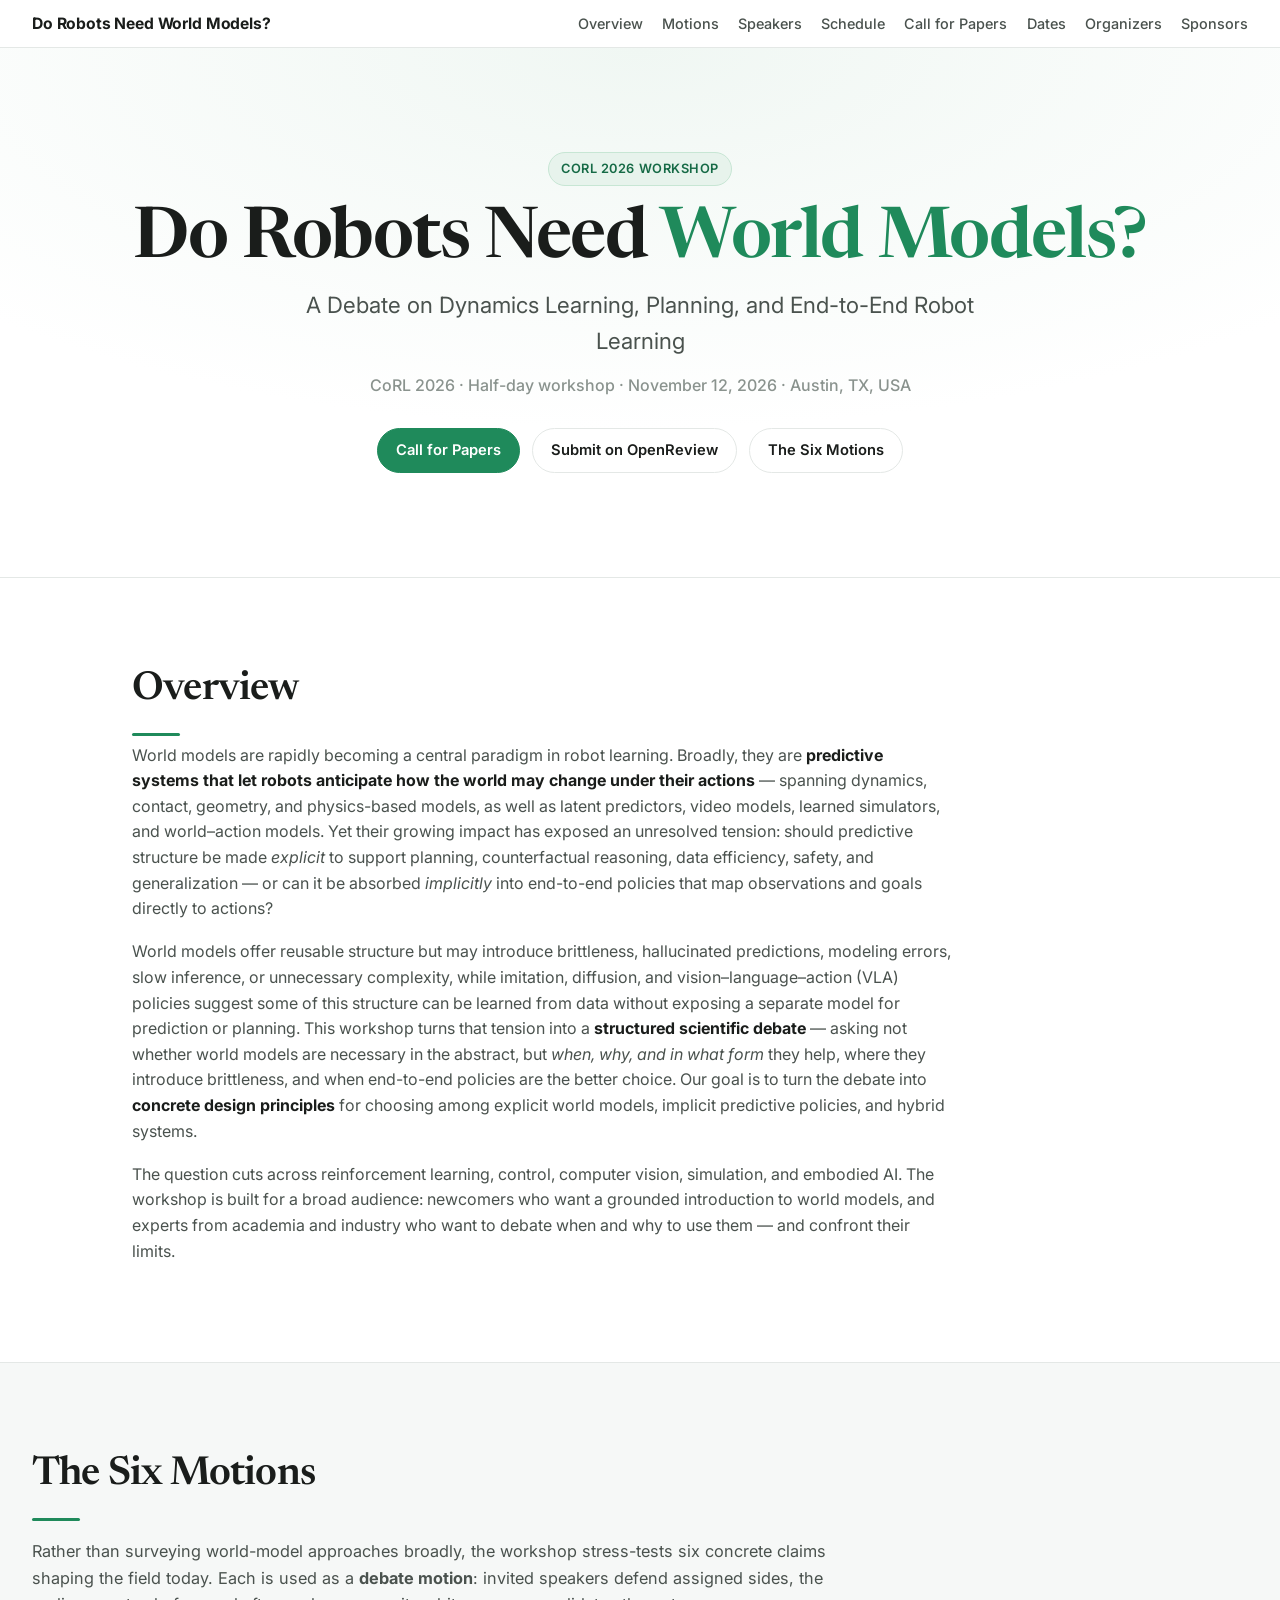
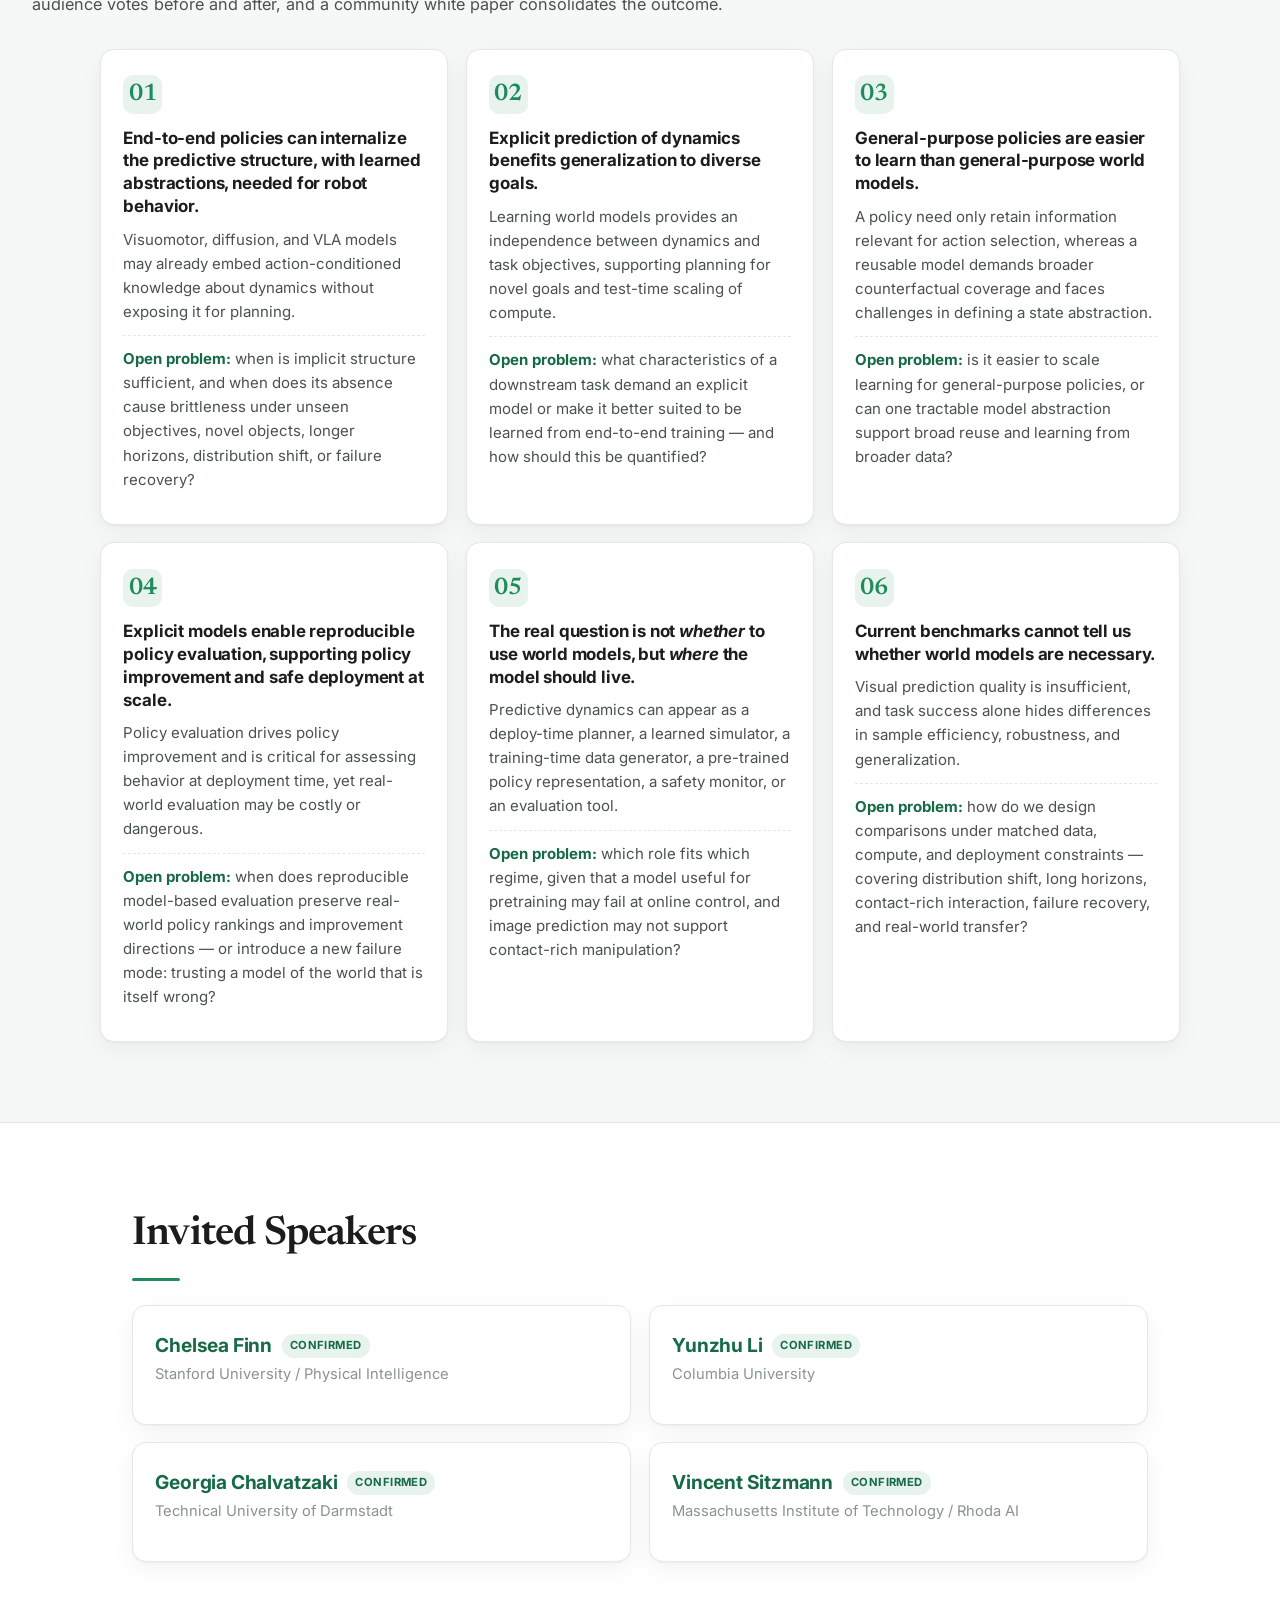
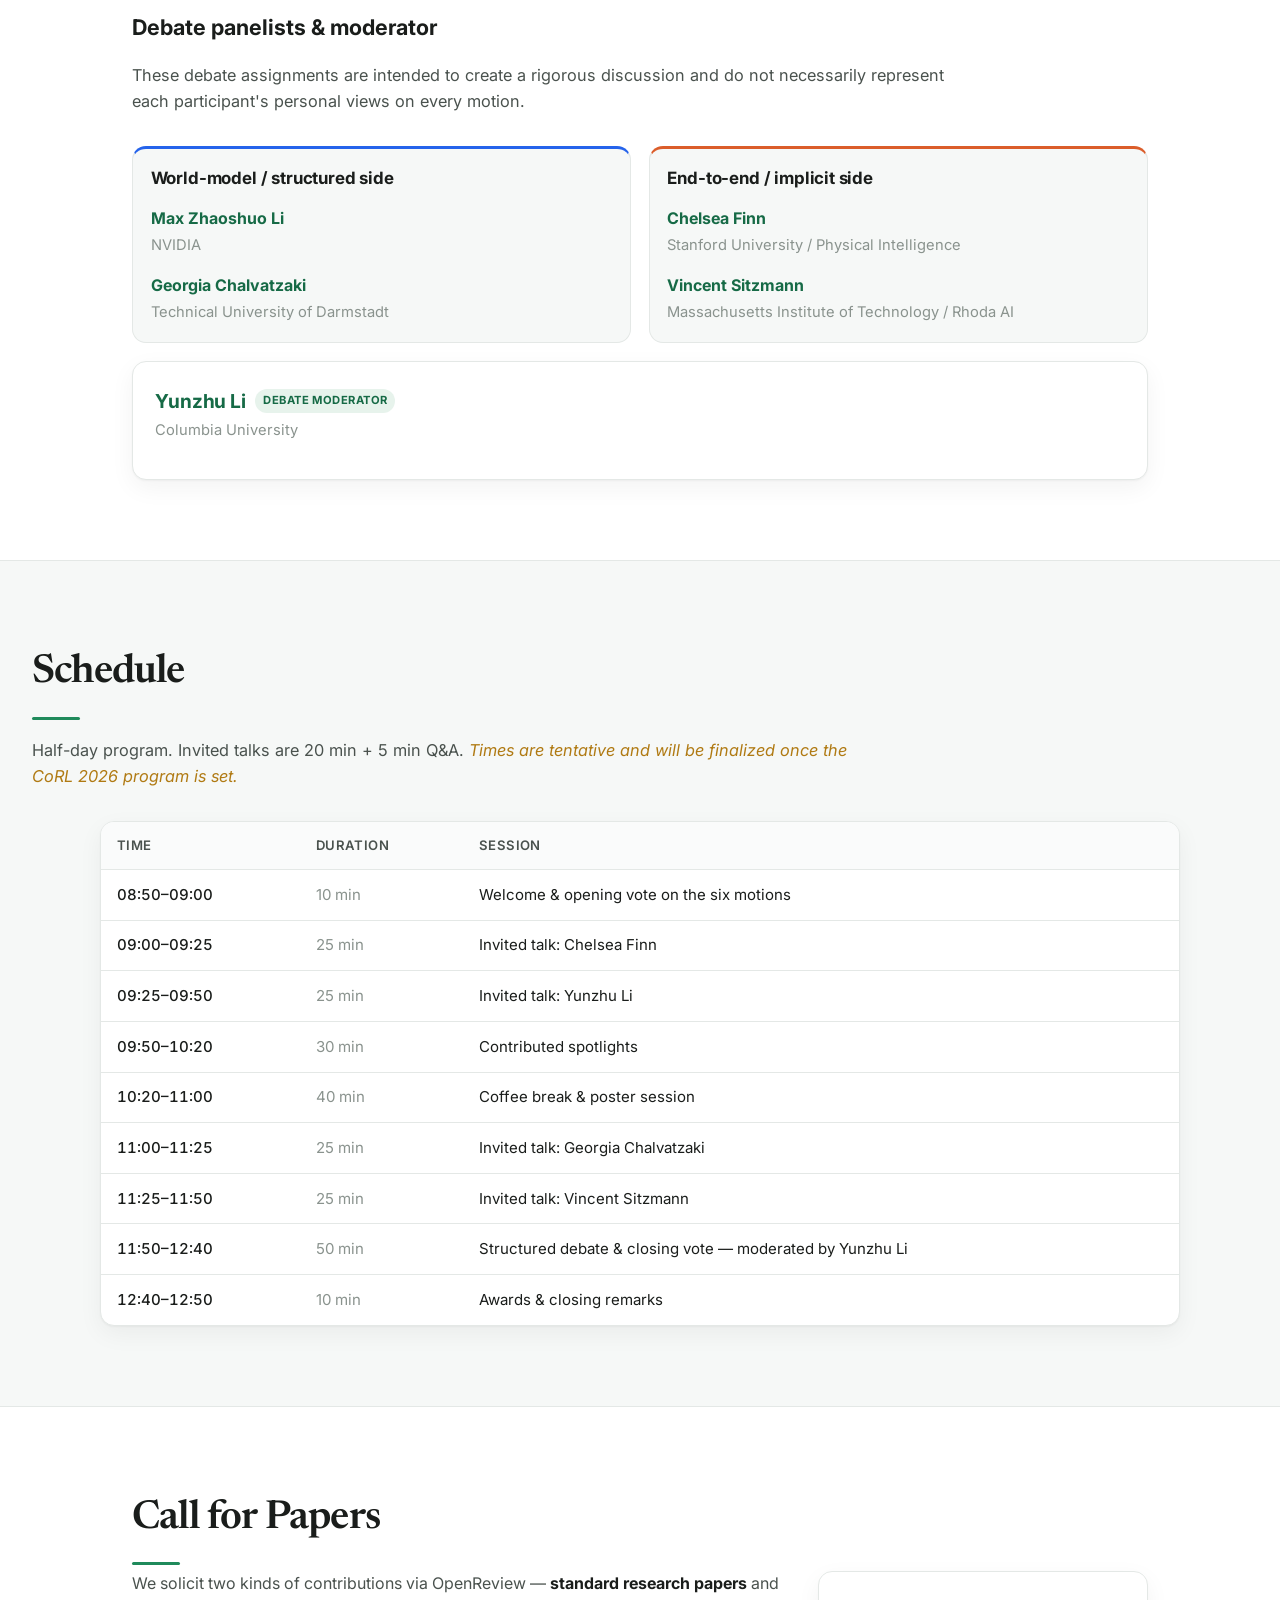
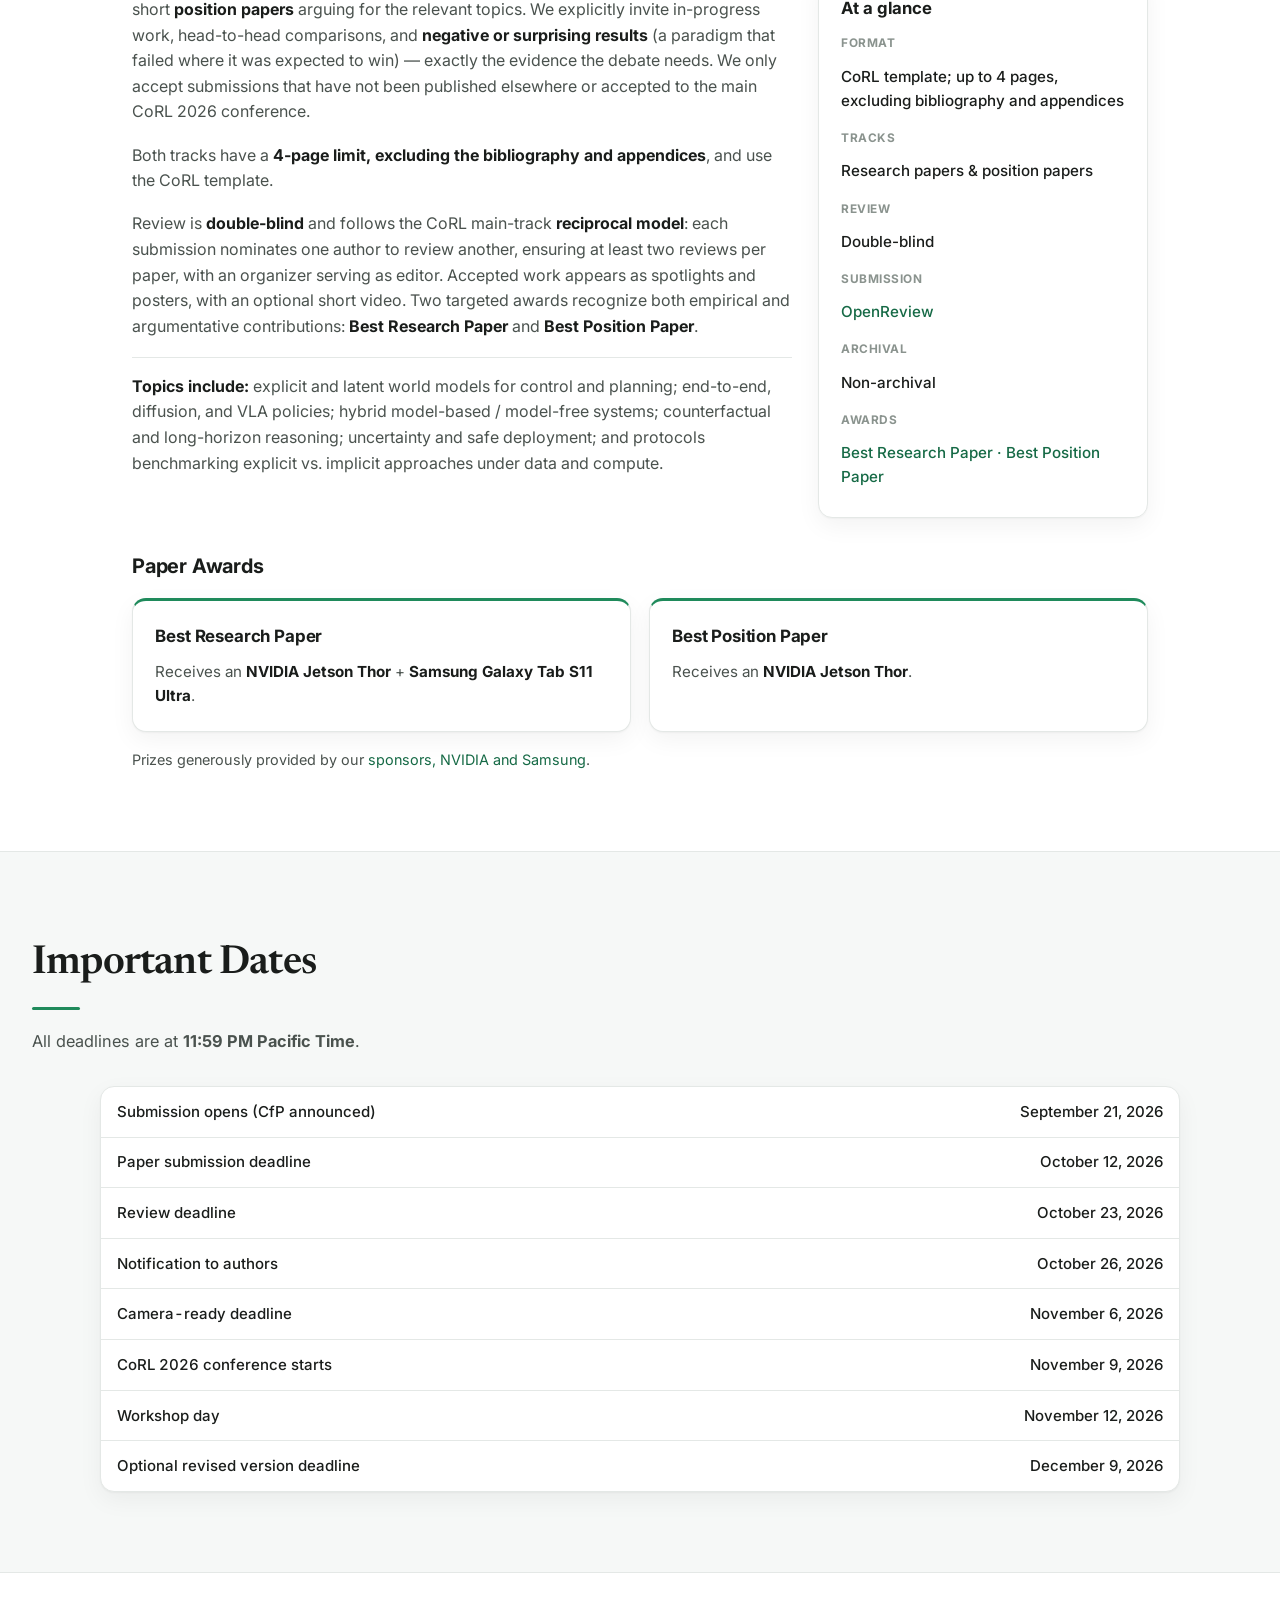
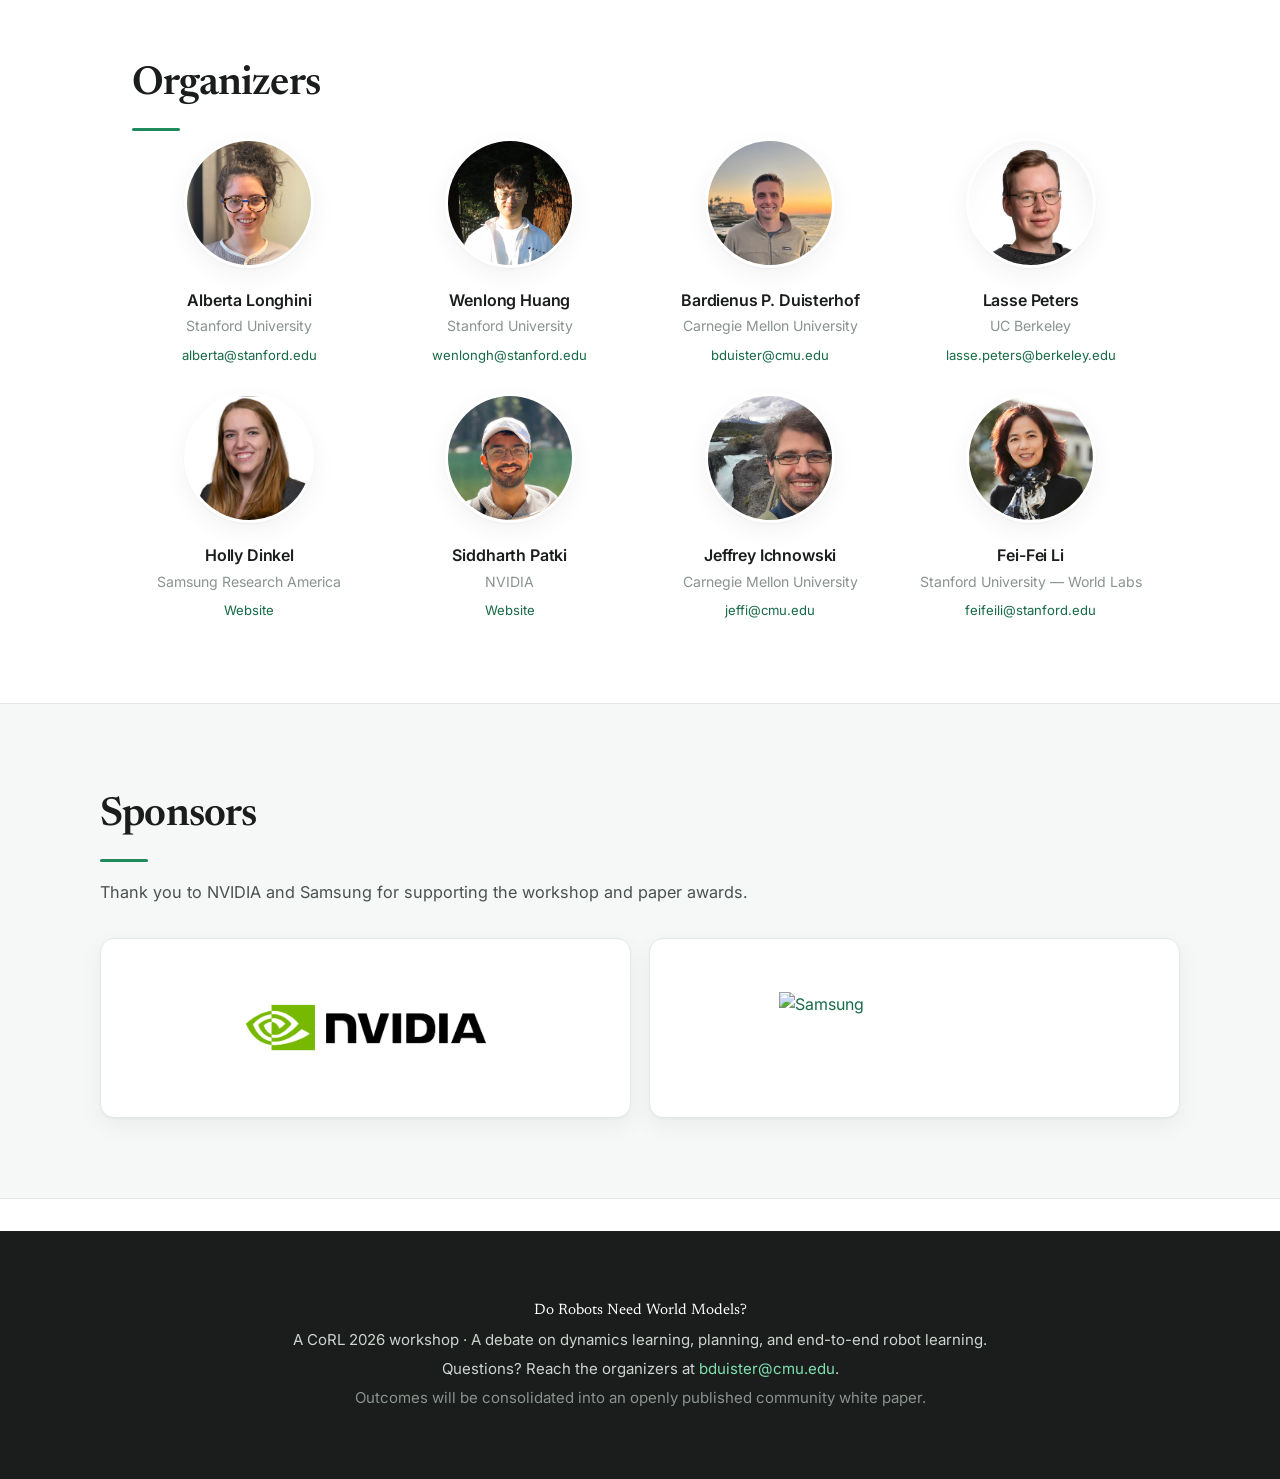
==== index.html @ 155f9ed7 "Add review deadline and clarify Pacific cutoff time" ====
<!DOCTYPE html>
<html lang="en">
<head>
  <meta charset="utf-8" />
  <meta name="viewport" content="width=device-width, initial-scale=1" />
  <title>Do Robots Need World Models? — CoRL 2026 Workshop</title>
  <meta name="description" content="A CoRL 2026 workshop staging a structured scientific debate on dynamics learning, planning, and end-to-end robot learning: when, why, and in what form do robots need world models?" />

  <!-- Open Graph / social preview -->
  <meta property="og:type" content="website" />
  <meta property="og:title" content="Do Robots Need World Models? — CoRL 2026 Workshop" />
  <meta property="og:description" content="A structured debate on dynamics learning, planning, and end-to-end robot learning at CoRL 2026." />
  <meta property="og:url" content="https://do-robots-need-world-models.github.io/" />
  <meta property="og:image" content="https://do-robots-need-world-models.github.io/images/og-preview.png" />
  <meta name="twitter:card" content="summary_large_image" />
  <meta name="twitter:title" content="Do Robots Need World Models? — CoRL 2026 Workshop" />
  <meta name="twitter:description" content="A structured debate on dynamics learning, planning, and end-to-end robot learning at CoRL 2026." />
  <meta name="twitter:image" content="https://do-robots-need-world-models.github.io/images/og-preview.png" />

  <link rel="icon" href="images/favicon.svg" type="image/svg+xml" />
  <link rel="preconnect" href="https://fonts.googleapis.com" />
  <link rel="preconnect" href="https://fonts.gstatic.com" crossorigin />
  <link href="https://fonts.googleapis.com/css2?family=Inter:wght@400;500;600;700;800&family=Newsreader:ital,opsz@0,6..72;1,6..72&display=swap" rel="stylesheet" />
  <link rel="stylesheet" href="css/style.css" />
</head>
<body>
  <!-- ============ NAV ============ -->
  <header class="nav" id="nav">
    <a class="nav__brand" href="#top">Do Robots Need World Models?</a>
    <nav class="nav__links">
      <a href="#overview">Overview</a>
      <a href="#motions">Motions</a>
      <a href="#speakers">Speakers</a>
      <a href="#schedule">Schedule</a>
      <a href="#cfp">Call for Papers</a>
      <a href="#dates">Dates</a>
      <a href="#organizers">Organizers</a>
      <a href="#sponsors">Sponsors</a>
    </nav>
    <button class="nav__toggle" aria-label="Toggle menu" aria-expanded="false">☰</button>
  </header>

  <!-- ============ HERO ============ -->
  <section class="hero" id="top">
    <div class="hero__inner">
      <span class="badge">CoRL 2026 Workshop</span>
      <h1 class="hero__title">Do Robots Need <span class="accent">World Models?</span></h1>
      <p class="hero__subtitle">A Debate on Dynamics Learning, Planning, and End-to-End Robot Learning</p>
      <p class="hero__meta">CoRL 2026 &middot; Half-day workshop &middot; November 12, 2026 &middot; Austin, TX, USA</p>
      <div class="hero__cta">
        <a class="btn btn--primary" href="#cfp">Call for Papers</a>
        <a class="btn" href="https://openreview.net/group?id=robot-learning.org/CoRL/2026/Workshop/do-robots-need-world-models" target="_blank" rel="noopener">Submit on OpenReview</a>
        <a class="btn" href="#motions">The Six Motions</a>
      </div>
    </div>
  </section>

  <main>
    <!-- ============ OVERVIEW ============ -->
    <section class="section" id="overview">
      <h2 class="section__title">Overview</h2>
      <div class="prose">
        <p>
          World models are rapidly becoming a central paradigm in robot learning. Broadly, they are
          <strong>predictive systems that let robots anticipate how the world may change under their actions</strong> &mdash;
          spanning dynamics, contact, geometry, and physics-based models, as well as latent predictors, video models,
          learned simulators, and world&ndash;action models. Yet their growing impact has exposed an unresolved tension:
          should predictive structure be made <em>explicit</em> to support planning, counterfactual reasoning, data efficiency,
          safety, and generalization &mdash; or can it be absorbed <em>implicitly</em> into end-to-end policies that map
          observations and goals directly to actions?
        </p>
        <p>
          World models offer reusable structure but may introduce brittleness, hallucinated predictions, modeling errors,
          slow inference, or unnecessary complexity, while imitation, diffusion, and vision&ndash;language&ndash;action (VLA)
          policies suggest some of this structure can be learned from data without exposing a separate model for prediction
          or planning. This workshop turns that tension into a <strong>structured scientific debate</strong> &mdash; asking not
          whether world models are necessary in the abstract, but <em>when, why, and in what form</em> they help, where they
          introduce brittleness, and when end-to-end policies are the better choice. Our goal is to turn the debate into
          <strong>concrete design principles</strong> for choosing among explicit world models, implicit predictive policies, and hybrid systems.
        </p>
        <p>
          The question cuts across reinforcement learning, control, computer vision, simulation, and embodied AI.
          The workshop is built for a broad audience: newcomers who want a grounded introduction to world models,
          and experts from academia and industry who want to debate when and why to use them &mdash; and confront their limits.
        </p>
      </div>
    </section>

    <!-- ============ MOTIONS ============ -->
    <section class="section section--alt" id="motions">
      <h2 class="section__title">The Six Motions</h2>
      <p class="section__lead">
        Rather than surveying world-model approaches broadly, the workshop stress-tests six concrete claims
        shaping the field today. Each is used as a <strong>debate motion</strong>: invited speakers defend assigned
        sides, the audience votes before and after, and a community white paper consolidates the outcome.
      </p>
      <div class="motions">
        <article class="motion">
          <span class="motion__num">01</span>
          <h3>End-to-end policies can internalize the predictive structure, with learned abstractions, needed for robot behavior.</h3>
          <p>Visuomotor, diffusion, and VLA models may already embed action-conditioned knowledge about dynamics without exposing it for planning.</p>
          <p class="motion__open"><strong>Open problem:</strong> when is implicit structure sufficient, and when does its absence cause brittleness under unseen objectives, novel objects, longer horizons, distribution shift, or failure recovery?</p>
        </article>
        <article class="motion">
          <span class="motion__num">02</span>
          <h3>Explicit prediction of dynamics benefits generalization to diverse goals.</h3>
          <p>Learning world models provides an independence between dynamics and task objectives, supporting planning for novel goals and test-time scaling of compute.</p>
          <p class="motion__open"><strong>Open problem:</strong> what characteristics of a downstream task demand an explicit model or make it better suited to be learned from end-to-end training &mdash; and how should this be quantified?</p>
        </article>
        <article class="motion">
          <span class="motion__num">03</span>
          <h3>General-purpose policies are easier to learn than general-purpose world models.</h3>
          <p>A policy need only retain information relevant for action selection, whereas a reusable model demands broader counterfactual coverage and faces challenges in defining a state abstraction.</p>
          <p class="motion__open"><strong>Open problem:</strong> is it easier to scale learning for general-purpose policies, or can one tractable model abstraction support broad reuse and learning from broader data?</p>
        </article>
        <article class="motion">
          <span class="motion__num">04</span>
          <h3>Explicit models enable reproducible policy evaluation, supporting policy improvement and safe deployment at scale.</h3>
          <p>Policy evaluation drives policy improvement and is critical for assessing behavior at deployment time, yet real-world evaluation may be costly or dangerous.</p>
          <p class="motion__open"><strong>Open problem:</strong> when does reproducible model-based evaluation preserve real-world policy rankings and improvement directions &mdash; or introduce a new failure mode: trusting a model of the world that is itself wrong?</p>
        </article>
        <article class="motion">
          <span class="motion__num">05</span>
          <h3>The real question is not <em>whether</em> to use world models, but <em>where</em> the model should live.</h3>
          <p>Predictive dynamics can appear as a deploy-time planner, a learned simulator, a training-time data generator, a pre-trained policy representation, a safety monitor, or an evaluation tool.</p>
          <p class="motion__open"><strong>Open problem:</strong> which role fits which regime, given that a model useful for pretraining may fail at online control, and image prediction may not support contact-rich manipulation?</p>
        </article>
        <article class="motion">
          <span class="motion__num">06</span>
          <h3>Current benchmarks cannot tell us whether world models are necessary.</h3>
          <p>Visual prediction quality is insufficient, and task success alone hides differences in sample efficiency, robustness, and generalization.</p>
          <p class="motion__open"><strong>Open problem:</strong> how do we design comparisons under matched data, compute, and deployment constraints &mdash; covering distribution shift, long horizons, contact-rich interaction, failure recovery, and real-world transfer?</p>
        </article>
      </div>
    </section>

    <!-- ============ SPEAKERS ============ -->
    <section class="section" id="speakers">
      <h2 class="section__title">Invited Speakers</h2>
      <div class="speakers">
        <article class="speaker">
          <div class="speaker__head">
            <h3><a href="https://ai.stanford.edu/~cbfinn/" target="_blank" rel="noopener">Chelsea Finn</a></h3>
            <span class="pill pill--committed">Confirmed</span>
          </div>
          <p class="speaker__affil">Stanford University / Physical Intelligence</p>
        </article>
        <article class="speaker">
          <div class="speaker__head">
            <h3><a href="https://yunzhuli.github.io/" target="_blank" rel="noopener">Yunzhu Li</a></h3>
            <span class="pill pill--committed">Confirmed</span>
          </div>
          <p class="speaker__affil">Columbia University</p>
        </article>
        <article class="speaker">
          <div class="speaker__head">
            <h3><a href="https://pearl-lab.com/people/georgia-chalvatzaki/" target="_blank" rel="noopener">Georgia Chalvatzaki</a></h3>
            <span class="pill pill--committed">Confirmed</span>
          </div>
          <p class="speaker__affil">Technical University of Darmstadt</p>
        </article>
        <article class="speaker">
          <div class="speaker__head">
            <h3><a href="https://www.vincentsitzmann.com/" target="_blank" rel="noopener">Vincent Sitzmann</a></h3>
            <span class="pill pill--committed">Confirmed</span>
          </div>
          <p class="speaker__affil">Massachusetts Institute of Technology / Rhoda AI</p>
        </article>
      </div>
      <section class="debate" aria-labelledby="debate-title">
        <h3 class="debate__title" id="debate-title">Debate panelists &amp; moderator</h3>
        <p class="section__lead">
          These debate assignments are intended to create a rigorous discussion and do not necessarily
          represent each participant's personal views on every motion.
        </p>
        <div class="debate-groups">
          <section class="debate-group debate-group--structured" aria-labelledby="structured-side">
            <h4 class="debate-group__title" id="structured-side">World-model / structured side</h4>
            <ul class="debate-panelists">
              <li>
                <strong><a href="https://mli0603.github.io/" target="_blank" rel="noopener">Max Zhaoshuo Li</a></strong>
                <p class="speaker__affil">NVIDIA</p>
              </li>
              <li>
                <strong><a href="https://pearl-lab.com/people/georgia-chalvatzaki/" target="_blank" rel="noopener">Georgia Chalvatzaki</a></strong>
                <p class="speaker__affil">Technical University of Darmstadt</p>
              </li>
            </ul>
          </section>
          <section class="debate-group debate-group--implicit" aria-labelledby="implicit-side">
            <h4 class="debate-group__title" id="implicit-side">End-to-end / implicit side</h4>
            <ul class="debate-panelists">
              <li>
                <strong><a href="https://ai.stanford.edu/~cbfinn/" target="_blank" rel="noopener">Chelsea Finn</a></strong>
                <p class="speaker__affil">Stanford University / Physical Intelligence</p>
              </li>
              <li>
                <strong><a href="https://www.vincentsitzmann.com/" target="_blank" rel="noopener">Vincent Sitzmann</a></strong>
                <p class="speaker__affil">Massachusetts Institute of Technology / Rhoda AI</p>
              </li>
            </ul>
          </section>
        </div>
        <article class="speaker moderator">
          <div class="speaker__head">
            <h4><a href="https://yunzhuli.github.io/" target="_blank" rel="noopener">Yunzhu Li</a></h4>
            <span class="pill pill--committed">Debate moderator</span>
          </div>
          <p class="speaker__affil">Columbia University</p>
        </article>
      </section>
    </section>

    <!-- ============ SCHEDULE ============ -->
    <section class="section section--alt" id="schedule">
      <h2 class="section__title">Schedule</h2>
      <p class="section__lead">Half-day program. Invited talks are 20 min + 5 min Q&amp;A. <span class="tbd">Times are tentative and will be finalized once the CoRL 2026 program is set.</span></p>
      <div class="table-wrap">
        <table class="schedule">
          <thead>
            <tr><th>Time</th><th>Duration</th><th>Session</th></tr>
          </thead>
          <tbody>
            <tr><td>08:50&ndash;09:00</td><td>10 min</td><td>Welcome &amp; opening vote on the six motions</td></tr>
            <tr><td>09:00&ndash;09:25</td><td>25 min</td><td>Invited talk: Chelsea Finn</td></tr>
            <tr><td>09:25&ndash;09:50</td><td>25 min</td><td>Invited talk: Yunzhu Li</td></tr>
            <tr><td>09:50&ndash;10:20</td><td>30 min</td><td>Contributed spotlights</td></tr>
            <tr><td>10:20&ndash;11:00</td><td>40 min</td><td>Coffee break &amp; poster session</td></tr>
            <tr><td>11:00&ndash;11:25</td><td>25 min</td><td>Invited talk: Georgia Chalvatzaki</td></tr>
            <tr><td>11:25&ndash;11:50</td><td>25 min</td><td>Invited talk: Vincent Sitzmann</td></tr>
            <tr><td>11:50&ndash;12:40</td><td>50 min</td><td>Structured debate &amp; closing vote &mdash; moderated by Yunzhu Li</td></tr>
            <tr><td>12:40&ndash;12:50</td><td>10 min</td><td>Awards &amp; closing remarks</td></tr>
          </tbody>
        </table>
      </div>
    </section>

    <!-- ============ CALL FOR PAPERS ============ -->
    <section class="section" id="cfp">
      <h2 class="section__title">Call for Papers</h2>
      <div class="cfp">
        <div class="cfp__main prose">
          <p>
            We solicit two kinds of contributions via OpenReview &mdash; <strong>standard research papers</strong> and short
            <strong>position papers</strong> arguing for the relevant topics. We explicitly invite in-progress work,
            head-to-head comparisons, and <strong>negative or surprising results</strong> (a paradigm that failed where it was
            expected to win) &mdash; exactly the evidence the debate needs. We only accept submissions that have not been
            published elsewhere or accepted to the main CoRL 2026 conference.
          </p>
          <p>
            Both tracks have a <strong>4-page limit, excluding the bibliography and appendices</strong>, and use the CoRL template.
          </p>
          <p>
            Review is <strong>double-blind</strong> and follows the CoRL main-track <strong>reciprocal model</strong>:
            each submission nominates one author to review
            another, ensuring at least two reviews per paper, with an organizer serving as editor. Accepted work appears as
            spotlights and posters, with an optional short video. Two targeted awards recognize both empirical and argumentative
            contributions: <strong>Best Research Paper</strong> and <strong>Best Position Paper</strong>.
          </p>
          <p class="cfp__topics">
            <strong>Topics include:</strong> explicit and latent world models for control and planning; end-to-end, diffusion, and
            VLA policies; hybrid model-based / model-free systems; counterfactual and long-horizon reasoning; uncertainty and safe
            deployment; and protocols benchmarking explicit vs. implicit approaches under data and compute.
          </p>
        </div>
        <aside class="cfp__facts">
          <h3>At a glance</h3>
          <dl>
            <dt>Format</dt><dd>CoRL template; up to 4 pages, excluding bibliography and appendices</dd>
            <dt>Tracks</dt><dd>Research papers &amp; position papers</dd>
            <dt>Review</dt><dd>Double-blind</dd>
            <dt>Submission</dt><dd><a href="https://openreview.net/group?id=robot-learning.org/CoRL/2026/Workshop/do-robots-need-world-models" target="_blank" rel="noopener">OpenReview</a></dd>
            <dt>Archival</dt><dd>Non-archival</dd>
            <dt>Awards</dt><dd><a href="#awards">Best Research Paper · Best Position Paper</a></dd>
          </dl>
        </aside>
      </div>
      <div class="awards" id="awards" role="region" aria-labelledby="awards-title">
        <h3 class="awards__title" id="awards-title">Paper Awards</h3>
        <div class="awards__grid">
          <article class="award">
            <h4>Best Research Paper</h4>
            <p>Receives an <strong>NVIDIA Jetson Thor</strong> + <strong>Samsung Galaxy Tab S11 Ultra</strong>.</p>
          </article>
          <article class="award">
            <h4>Best Position Paper</h4>
            <p>Receives an <strong>NVIDIA Jetson Thor</strong>.</p>
          </article>
        </div>
        <p class="awards__thanks">Prizes generously provided by our <a href="#sponsors">sponsors, NVIDIA and Samsung</a>.</p>
      </div>
    </section>

    <!-- ============ IMPORTANT DATES ============ -->
    <section class="section section--alt" id="dates">
      <h2 class="section__title">Important Dates</h2>
      <p class="section__lead">All deadlines are at <strong>11:59 PM Pacific Time</strong>.</p>
      <div class="table-wrap">
        <table class="dates">
          <tbody>
            <tr><td>Submission opens (CfP announced)</td><td>September 21, 2026</td></tr>
            <tr><td>Paper submission deadline</td><td>October 12, 2026</td></tr>
            <tr><td>Review deadline</td><td>October 23, 2026</td></tr>
            <tr><td>Notification to authors</td><td>October 26, 2026</td></tr>
            <tr><td>Camera-ready deadline</td><td>November 6, 2026</td></tr>
            <tr><td>CoRL 2026 conference starts</td><td>November 9, 2026</td></tr>
            <tr><td>Workshop day</td><td>November 12, 2026</td></tr>
            <tr><td>Optional revised version deadline</td><td>December 9, 2026</td></tr>
          </tbody>
        </table>
      </div>
    </section>

    <!-- ============ ORGANIZERS ============ -->
    <section class="section" id="organizers">
      <h2 class="section__title">Organizers</h2>
      <div class="people">
        <figure class="person">
          <img src="images/organizers/alberta_longhini.jpg" alt="Alberta Longhini" loading="lazy" />
          <figcaption>
            <span class="person__name">Alberta Longhini</span>
            <span class="person__affil">Stanford University</span>
            <a class="person__link" href="mailto:alberta@stanford.edu">alberta@stanford.edu</a>
          </figcaption>
        </figure>
        <figure class="person">
          <img src="images/organizers/wenlong_huang.jpg" alt="Wenlong Huang" loading="lazy" />
          <figcaption>
            <span class="person__name">Wenlong Huang</span>
            <span class="person__affil">Stanford University</span>
            <a class="person__link" href="mailto:wenlongh@stanford.edu">wenlongh@stanford.edu</a>
          </figcaption>
        </figure>
        <figure class="person">
          <img src="images/organizers/bardienus_duisterhof.jpg" alt="Bardienus P. Duisterhof" loading="lazy" />
          <figcaption>
            <span class="person__name">Bardienus P. Duisterhof</span>
            <span class="person__affil">Carnegie Mellon University</span>
            <a class="person__link" href="mailto:bduister@cmu.edu">bduister@cmu.edu</a>
          </figcaption>
        </figure>
        <figure class="person">
          <img src="images/organizers/lasse_peters.jpg" alt="Lasse Peters" loading="lazy" />
          <figcaption>
            <span class="person__name">Lasse Peters</span>
            <span class="person__affil">UC Berkeley</span>
            <a class="person__link" href="mailto:lasse.peters@berkeley.edu">lasse.peters@berkeley.edu</a>
          </figcaption>
        </figure>
        <figure class="person">
          <img src="images/organizers/holly_dinkel.jpg" alt="Holly Dinkel" loading="lazy" />
          <figcaption>
            <span class="person__name">Holly Dinkel</span>
            <span class="person__affil">Samsung Research America</span>
            <a class="person__link" href="https://hollydinkel.github.io/">Website</a>
          </figcaption>
        </figure>
        <figure class="person">
          <img src="images/organizers/siddharth_patki.jpeg" alt="Siddharth Patki" loading="lazy" />
          <figcaption>
            <span class="person__name">Siddharth Patki</span>
            <span class="person__affil">NVIDIA</span>
            <a class="person__link" href="https://sidpatki.github.io/">Website</a>
          </figcaption>
        </figure>
        <figure class="person">
          <img src="images/organizers/jeffrey_ichnowski.jpg" alt="Jeffrey Ichnowski" loading="lazy" />
          <figcaption>
            <span class="person__name">Jeffrey Ichnowski</span>
            <span class="person__affil">Carnegie Mellon University</span>
            <a class="person__link" href="mailto:jeffi@cmu.edu">jeffi@cmu.edu</a>
          </figcaption>
        </figure>
        <figure class="person">
          <img src="images/organizers/feifei_li.jpg" alt="Fei-Fei Li" loading="lazy" />
          <figcaption>
            <span class="person__name">Fei-Fei Li</span>
            <span class="person__affil">Stanford University — World Labs</span>
            <a class="person__link" href="mailto:feifeili@stanford.edu">feifeili@stanford.edu</a>
          </figcaption>
        </figure>
      </div>
    </section>

    <!-- ============ SPONSORS ============ -->
    <section class="section section--alt" id="sponsors" aria-labelledby="sponsors-title">
      <div class="sponsors__inner">
        <h2 class="section__title" id="sponsors-title">Sponsors</h2>
        <p class="section__lead">Thank you to NVIDIA and Samsung for supporting the workshop and paper awards.</p>
        <div class="sponsors">
          <a class="sponsor" href="https://www.nvidia.com/" target="_blank" rel="noopener">
            <img src="images/sponsors/nvidia-logo.jpg" alt="NVIDIA" width="3027" height="1067" loading="lazy" />
          </a>
          <a class="sponsor" href="https://www.samsung.com/" target="_blank" rel="noopener">
            <img class="sponsor__logo--samsung" src="images/sponsors/samsung-logo.png" alt="Samsung" width="1600" height="425" loading="lazy" />
          </a>
        </div>
      </div>
    </section>
  </main>

  <!-- ============ FOOTER ============ -->
  <footer class="footer" id="contact">
    <div class="footer__inner">
      <p class="footer__title">Do Robots Need World Models?</p>
      <p>A CoRL 2026 workshop &middot; A debate on dynamics learning, planning, and end-to-end robot learning.</p>
      <p class="footer__contact">Questions? Reach the organizers at <a href="mailto:bduister@cmu.edu">bduister@cmu.edu</a>.</p>
      <p class="footer__note">Outcomes will be consolidated into an openly published community white paper.</p>
    </div>
  </footer>

  <script src="js/main.js"></script>
</body>
</html>
---- css/style.css ----
/* ============================================================
   Do Robots Need World Models? — CoRL 2026 Workshop
   Light, minimal academic aesthetic. Edit theme vars below.
   ============================================================ */
:root {
  --bg:        #ffffff;
  --bg-alt:    #f6f8f7;
  --ink:       #1a1d1b;
  --ink-soft:  #4a524e;
  --ink-faint: #8a938e;
  --line:      #e4e8e6;
  --accent:    #1f8a5b;   /* emerald — primary accent */
  --accent-dk: #166a46;
  --explicit:  #2563eb;   /* "for / explicit" side  */
  --implicit:  #db5d2a;   /* "against / implicit" side */
  --hybrid:    #7c3aed;   /* "structured / hybrid" side */
  --tbd:       #b07a13;
  --maxw:      1080px;
  --radius:    14px;
  --shadow:    0 1px 2px rgba(0,0,0,.04), 0 8px 24px rgba(0,0,0,.05);
}

* { box-sizing: border-box; }
html { scroll-behavior: smooth; scroll-padding-top: 76px; }
body {
  margin: 0;
  font-family: "Inter", system-ui, -apple-system, Segoe UI, Roboto, sans-serif;
  color: var(--ink);
  background: var(--bg);
  line-height: 1.6;
  -webkit-font-smoothing: antialiased;
}
a { color: var(--accent-dk); text-decoration: none; }
a:hover { text-decoration: underline; }
.accent { color: var(--accent); }
.tbd { color: var(--tbd); font-style: italic; }

/* ---------- NAV ---------- */
.nav {
  position: sticky; top: 0; z-index: 50;
  display: flex; align-items: center; justify-content: space-between;
  gap: 1rem;
  padding: .7rem clamp(1rem, 4vw, 2rem);
  background: rgba(255,255,255,.85);
  backdrop-filter: saturate(140%) blur(10px);
  border-bottom: 1px solid var(--line);
}
.nav__brand { font-weight: 700; color: var(--ink); font-size: .98rem; letter-spacing: -.01em; }
.nav__links { display: flex; gap: 1.2rem; flex-wrap: wrap; }
.nav__links a { color: var(--ink-soft); font-size: .9rem; font-weight: 500; }
.nav__links a:hover { color: var(--accent-dk); text-decoration: none; }
.nav__toggle { display: none; background: none; border: 0; font-size: 1.4rem; cursor: pointer; color: var(--ink); }

/* ---------- HERO ---------- */
.hero {
  background: radial-gradient(120% 120% at 50% 0%, #f0f7f3 0%, #ffffff 60%);
  border-bottom: 1px solid var(--line);
  padding: clamp(3.5rem, 9vw, 6.5rem) clamp(1rem, 4vw, 2rem);
}
.hero__inner { max-width: var(--maxw); margin: 0 auto; text-align: center; }
.badge {
  display: inline-block; font-weight: 600; font-size: .8rem; letter-spacing: .04em;
  text-transform: uppercase; color: var(--accent-dk);
  background: #e7f3ec; border: 1px solid #c7e6d4;
  padding: .35rem .8rem; border-radius: 999px;
}
.hero__title {
  font-family: "Newsreader", Georgia, serif;
  font-weight: 600; letter-spacing: -.02em;
  font-size: clamp(2.4rem, 7vw, 4.4rem); line-height: 1.05;
  margin: 1.1rem 0 .6rem;
}
.hero__subtitle { font-size: clamp(1.05rem, 2.4vw, 1.4rem); color: var(--ink-soft); max-width: 760px; margin: 0 auto .9rem; }
.hero__meta { color: var(--ink-faint); font-weight: 500; margin: 0 0 1.8rem; }
.hero__cta { display: flex; gap: .7rem; justify-content: center; flex-wrap: wrap; }

/* ---------- BUTTONS ---------- */
.btn {
  display: inline-block; padding: .62rem 1.15rem; border-radius: 999px;
  border: 1px solid var(--line); background: #fff; color: var(--ink);
  font-weight: 600; font-size: .92rem; transition: transform .08s ease, box-shadow .15s ease, background .15s ease;
}
.btn:hover { text-decoration: none; box-shadow: var(--shadow); transform: translateY(-1px); }
.btn--primary { background: var(--accent); border-color: var(--accent); color: #fff; }
.btn--primary:hover { background: var(--accent-dk); }
.btn[data-tbd] { opacity: .65; cursor: not-allowed; }

/* ---------- SECTIONS ---------- */
.section { max-width: var(--maxw); margin: 0 auto; padding: clamp(3rem, 7vw, 5rem) clamp(1rem, 4vw, 2rem); }
.section--alt { max-width: none; background: var(--bg-alt); border-block: 1px solid var(--line); }
.section--alt > * { max-width: var(--maxw); margin-inline: auto; }
.section__title {
  font-family: "Newsreader", Georgia, serif; font-weight: 600;
  font-size: clamp(1.8rem, 4vw, 2.5rem); letter-spacing: -.02em; margin: 0 0 .4rem;
}
.section__title::after { content: ""; display: block; width: 48px; height: 3px; background: var(--accent); border-radius: 3px; margin-top: .7rem; }
.section__lead { color: var(--ink-soft); max-width: 820px; font-size: 1.02rem; margin: 1.1rem 0 2rem; }
.prose p { color: var(--ink-soft); max-width: 820px; margin: 0 0 1.1rem; }
.prose strong { color: var(--ink); }

/* ---------- MOTIONS ---------- */
.motions { display: grid; grid-template-columns: repeat(auto-fit, minmax(300px, 1fr)); gap: 1.1rem; }
.motion {
  position: relative; background: #fff; border: 1px solid var(--line); border-radius: var(--radius);
  padding: 1.6rem 1.4rem 1.3rem; box-shadow: var(--shadow);
}
.motion__num {
  font-family: "Newsreader", serif; font-size: 1.5rem; font-weight: 600;
  color: var(--accent); background: #e7f3ec; border-radius: 10px;
  width: 2.4rem; height: 2.4rem; display: grid; place-items: center; margin-bottom: .8rem;
}
.motion h3 { font-size: 1.06rem; line-height: 1.35; margin: 0 0 .6rem; letter-spacing: -.01em; }
.motion p { color: var(--ink-soft); font-size: .94rem; margin: 0 0 .7rem; }
.motion__open { color: var(--ink); font-size: .9rem; border-top: 1px dashed var(--line); padding-top: .7rem; margin-bottom: 0; }
.motion__open strong { color: var(--accent-dk); }

/* ---------- SPEAKERS ---------- */
.debate-groups { display: grid; grid-template-columns: repeat(2, minmax(0, 1fr)); gap: 1.1rem; }
.debate-group { min-width: 0; background: var(--bg-alt); border: 1px solid var(--line); border-top: 3px solid; border-radius: var(--radius); padding: 1.1rem; }
.debate-group--structured { border-top-color: var(--explicit); }
.debate-group--implicit { border-top-color: var(--implicit); }
.debate-group__title { font-size: 1.06rem; line-height: 1.35; letter-spacing: -.01em; margin: 0 0 1rem; }
.speakers { display: grid; grid-template-columns: repeat(2, minmax(0, 1fr)); gap: 1.1rem; margin-top: 1.5rem; }
.debate { margin-top: 3rem; }
.debate__title { font-size: 1.35rem; margin: 0; }
.debate-panelists { display: grid; gap: 1rem; list-style: none; padding: 0; margin: 0; }
.debate-panelists .speaker__affil { margin-bottom: 0; }
.moderator { margin-top: 1.1rem; }
.speaker { background: #fff; border: 1px solid var(--line); border-radius: var(--radius); padding: 1.5rem 1.4rem; box-shadow: var(--shadow); }
.speaker__head { display: flex; align-items: center; gap: .6rem; flex-wrap: wrap; }
.speaker__head h3, .speaker__head h4 { margin: 0; font-size: 1.2rem; letter-spacing: -.01em; }
.speaker__affil { color: var(--ink-faint); font-size: .92rem; margin: .15rem 0 .8rem; }

.pill { font-size: .7rem; font-weight: 700; text-transform: uppercase; letter-spacing: .04em; padding: .18rem .5rem; border-radius: 999px; }
.pill--committed { color: var(--accent-dk); background: #e7f3ec; }

/* ---------- TABLES ---------- */
.table-wrap { overflow-x: auto; border: 1px solid var(--line); border-radius: var(--radius); box-shadow: var(--shadow); background: #fff; }
table { width: 100%; border-collapse: collapse; font-size: .94rem; }
.schedule th, .schedule td, .dates td { padding: .8rem 1rem; text-align: left; border-bottom: 1px solid var(--line); }
.schedule thead th { background: #fafbfb; font-weight: 600; color: var(--ink-soft); font-size: .82rem; text-transform: uppercase; letter-spacing: .03em; }
.schedule tbody tr:last-child td, .dates tr:last-child td { border-bottom: 0; }
.schedule td:first-child, .dates td:first-child { font-variant-numeric: tabular-nums; white-space: nowrap; color: var(--ink); font-weight: 500; }
.schedule td:nth-child(2) { color: var(--ink-faint); white-space: nowrap; }
.dates td:last-child { text-align: right; font-weight: 500; }

/* ---------- CFP ---------- */
.cfp { display: grid; grid-template-columns: 2fr 1fr; gap: 1.6rem; align-items: start; }
.cfp__topics { border-top: 1px solid var(--line); padding-top: 1rem; }
.cfp__facts { background: #fff; border: 1px solid var(--line); border-radius: var(--radius); padding: 1.4rem; box-shadow: var(--shadow); position: sticky; top: 90px; }
.cfp__facts h3 { margin: 0 0 .8rem; font-size: 1.05rem; }
.cfp__facts dl { margin: 0; display: grid; grid-template-columns: auto; gap: .7rem; }
.cfp__facts dt { font-size: .74rem; text-transform: uppercase; letter-spacing: .04em; color: var(--ink-faint); font-weight: 700; }
.cfp__facts dd { margin: 0 0 .3rem; font-size: .95rem; color: var(--ink); font-weight: 500; }

/* ---------- AWARDS ---------- */
.awards { margin-top: 2rem; scroll-margin-top: 2rem; }
.awards__title { margin: 0 0 1rem; font-size: 1.25rem; letter-spacing: -.01em; }
.awards__grid { display: grid; grid-template-columns: repeat(2, minmax(0, 1fr)); gap: 1.1rem; }
.award {
  background: #fff; border: 1px solid var(--line); border-top: 3px solid var(--accent);
  border-radius: var(--radius); padding: 1.4rem; box-shadow: var(--shadow);
}
.award h4 { margin: 0 0 .6rem; font-size: 1.06rem; letter-spacing: -.01em; }
.award p { margin: 0; color: var(--ink-soft); font-size: .95rem; }
.award strong { color: var(--ink); }
.awards__thanks { color: var(--ink-soft); font-size: .9rem; margin: 1rem 0 0; }

/* ---------- PEOPLE (organizers) ---------- */
.people { display: grid; grid-template-columns: repeat(4, 1fr); gap: 1.6rem; }
.person { margin: 0; text-align: center; }
.person img {
  width: 130px; height: 130px; border-radius: 50%; object-fit: cover;
  border: 3px solid #fff; box-shadow: var(--shadow); margin-bottom: .8rem;
  background: var(--bg-alt);
}
.person__name { display: block; font-weight: 600; letter-spacing: -.01em; }
.person__affil { display: block; color: var(--ink-faint); font-size: .88rem; margin: .1rem 0 .25rem; }
.person__link { font-size: .82rem; word-break: break-word; }

/* ---------- SPONSORS ---------- */
.sponsors { display: grid; grid-template-columns: repeat(2, minmax(0, 1fr)); gap: 1.1rem; }
.sponsor {
  display: flex; align-items: center; justify-content: center; min-height: 180px;
  padding: 1.8rem; background: #fff; border: 1px solid var(--line);
  border-radius: var(--radius); box-shadow: var(--shadow);
}
.sponsor img { display: block; width: 300px; max-width: 100%; height: auto; }
.sponsor .sponsor__logo--samsung { width: 270px; }
.sponsor:hover, .sponsor:focus-visible { outline: 2px solid var(--accent); outline-offset: 3px; }

/* ---------- FOOTER ---------- */
.footer { background: var(--ink); color: #cdd4d0; padding: clamp(2.5rem, 6vw, 4rem) clamp(1rem, 4vw, 2rem); margin-top: 2rem; }
.footer__inner { max-width: var(--maxw); margin: 0 auto; text-align: center; }
.footer__title { font-family: "Newsreader", serif; font-size: 1.5rem; color: #fff; margin: 0 0 .5rem; }
.footer p { margin: .3rem 0; font-size: .94rem; }
.footer a { color: #7fe0b0; }
.footer__note { color: var(--ink-faint); font-size: .85rem; margin-top: 1rem; }

/* ---------- RESPONSIVE ---------- */
@media (max-width: 820px) {
  .cfp { grid-template-columns: 1fr; }
  .cfp__facts { position: static; }
  .people { grid-template-columns: repeat(2, 1fr); }
}
@media (max-width: 720px) {
  .speakers, .debate-groups, .awards__grid, .sponsors { grid-template-columns: 1fr; }
  .nav__links {
    display: none; position: absolute; top: 100%; left: 0; right: 0;
    flex-direction: column; gap: 0; background: #fff; border-bottom: 1px solid var(--line); padding: .5rem 0;
  }
  .nav__links.open { display: flex; }
  .nav__links a { padding: .7rem clamp(1rem, 4vw, 2rem); }
  .nav__toggle { display: block; }
}
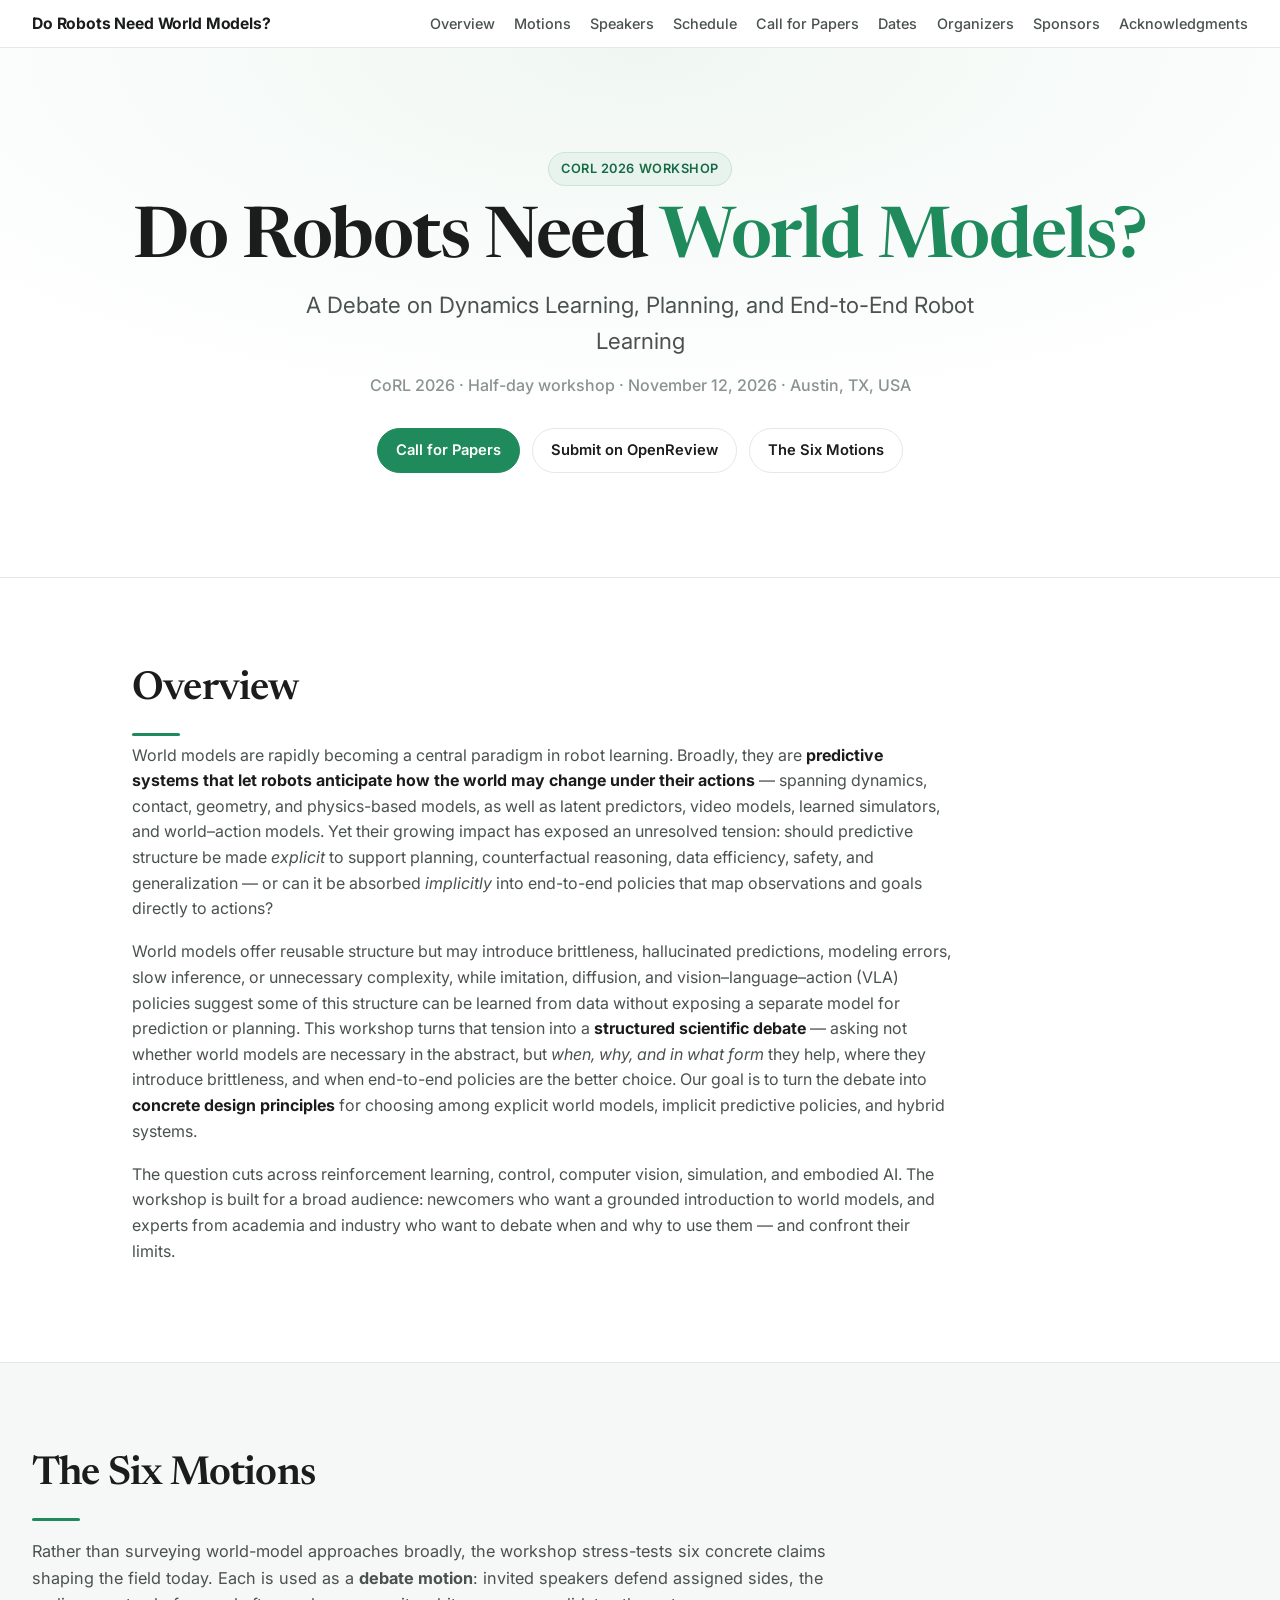
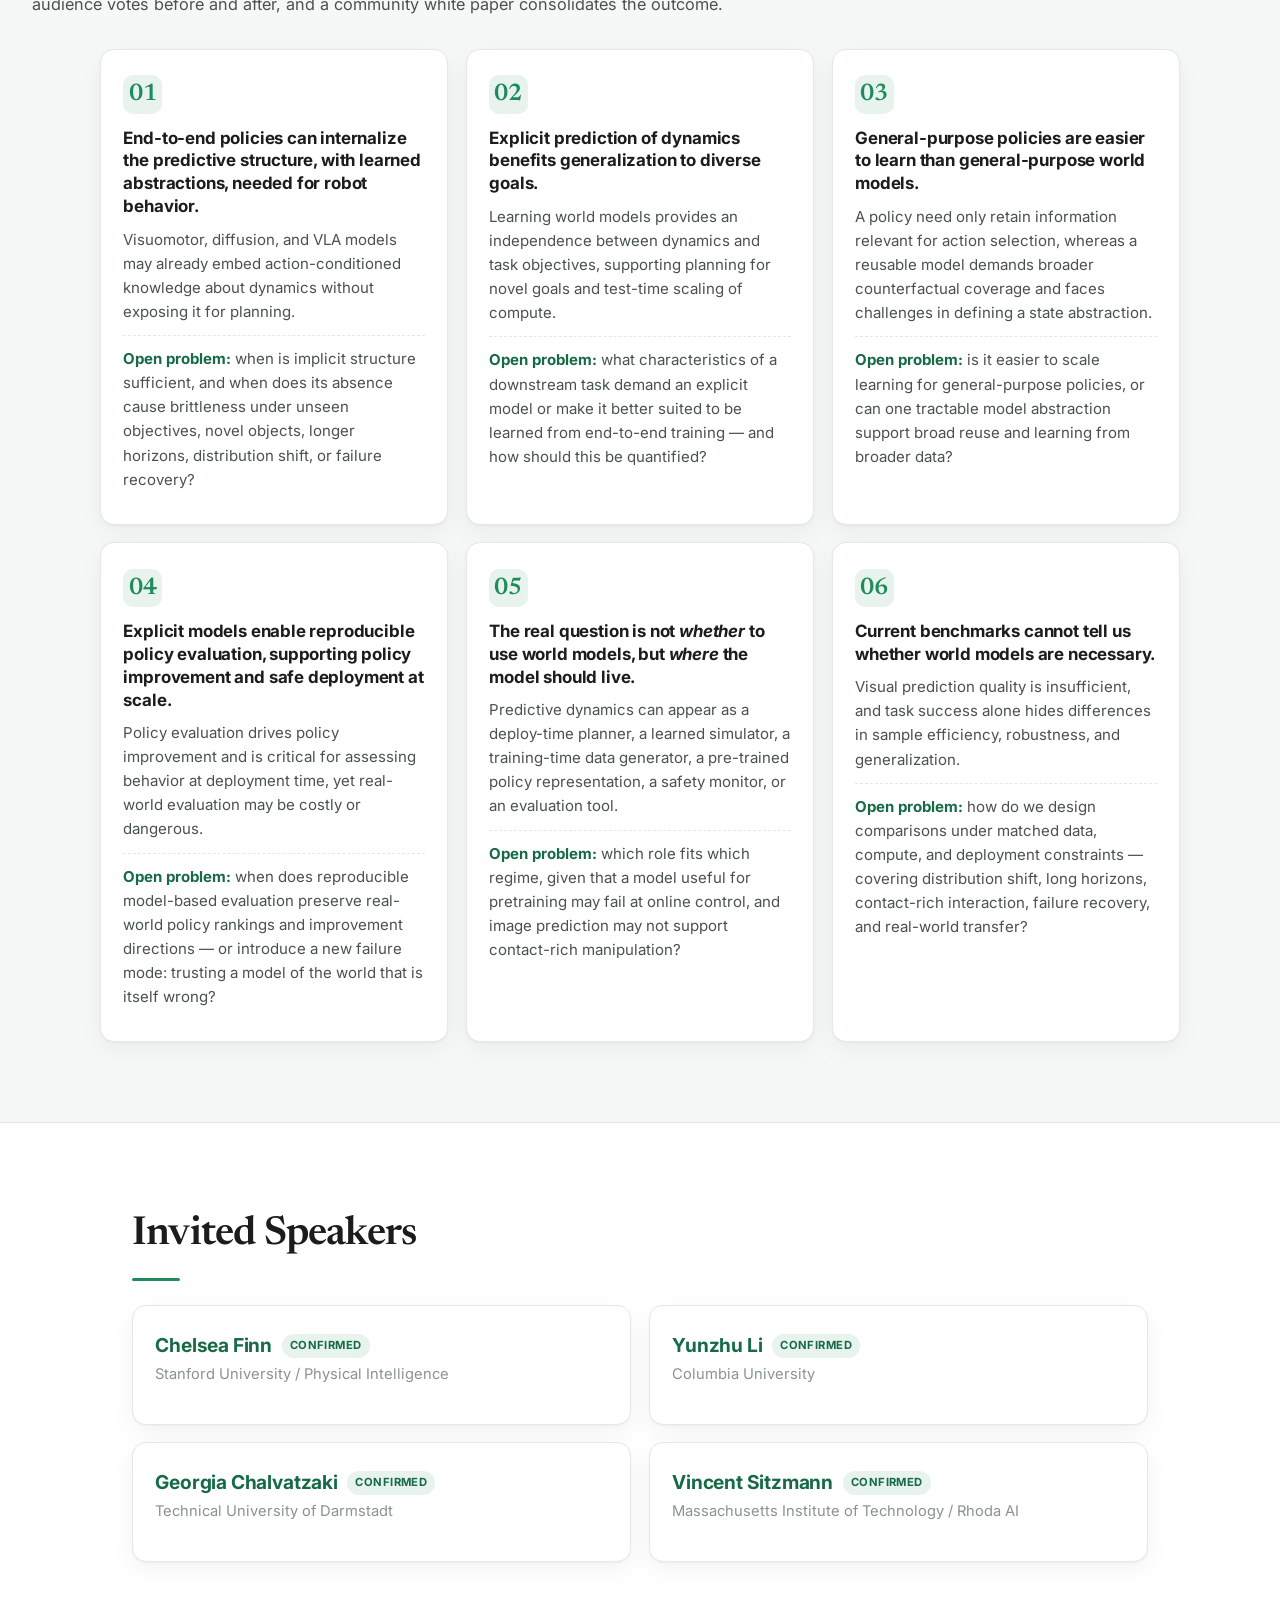
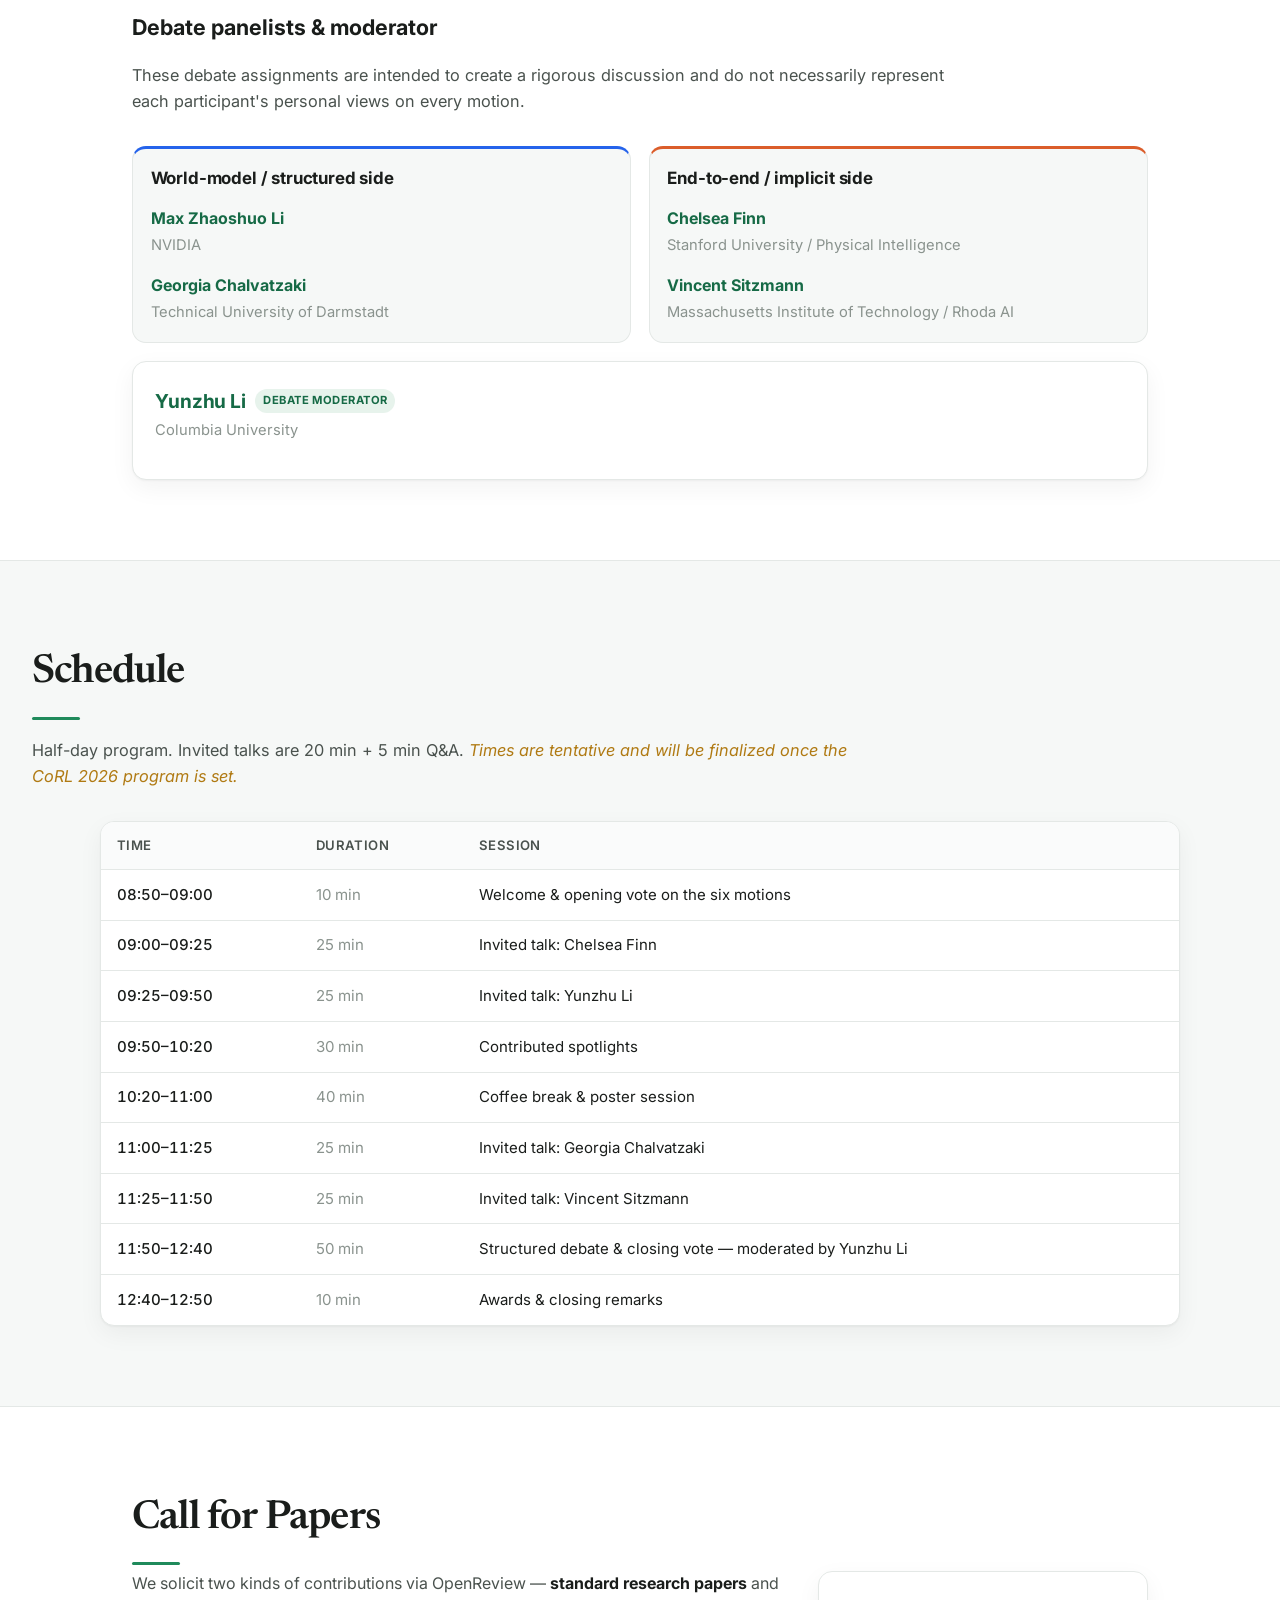
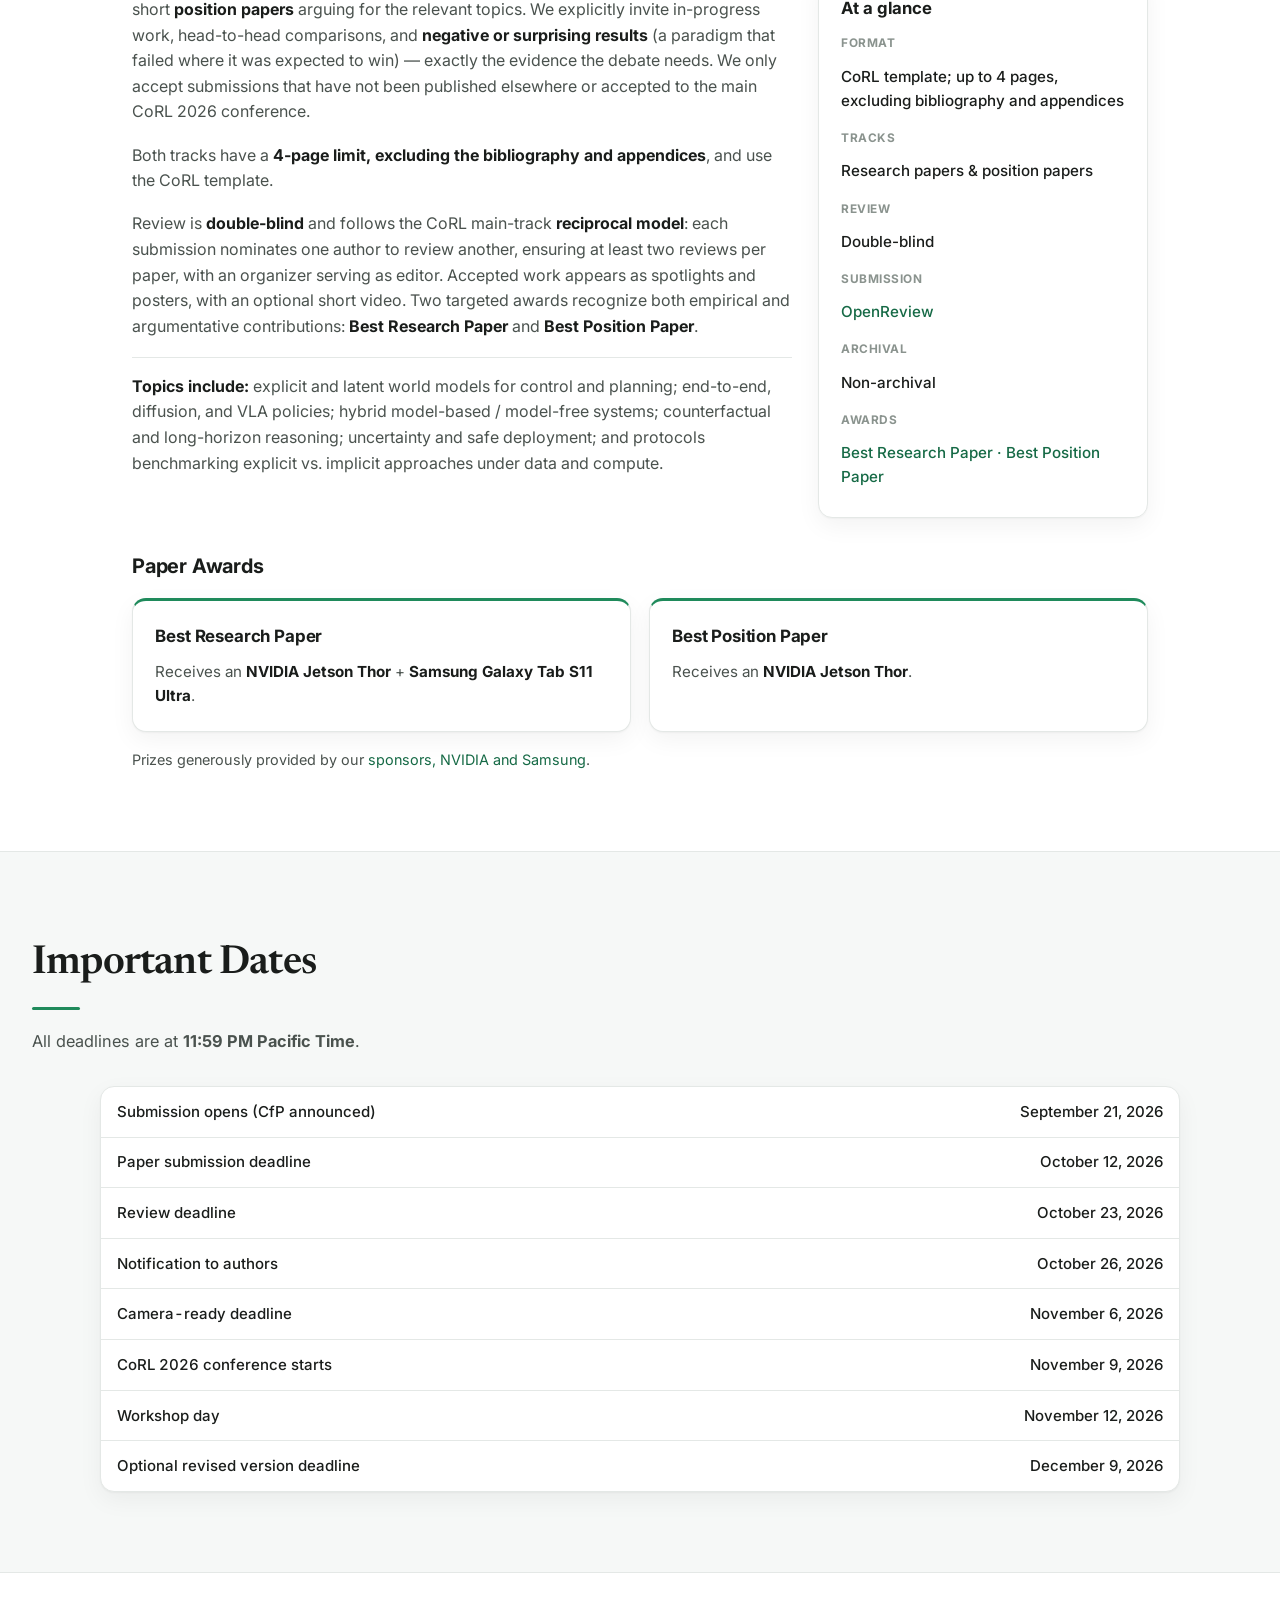
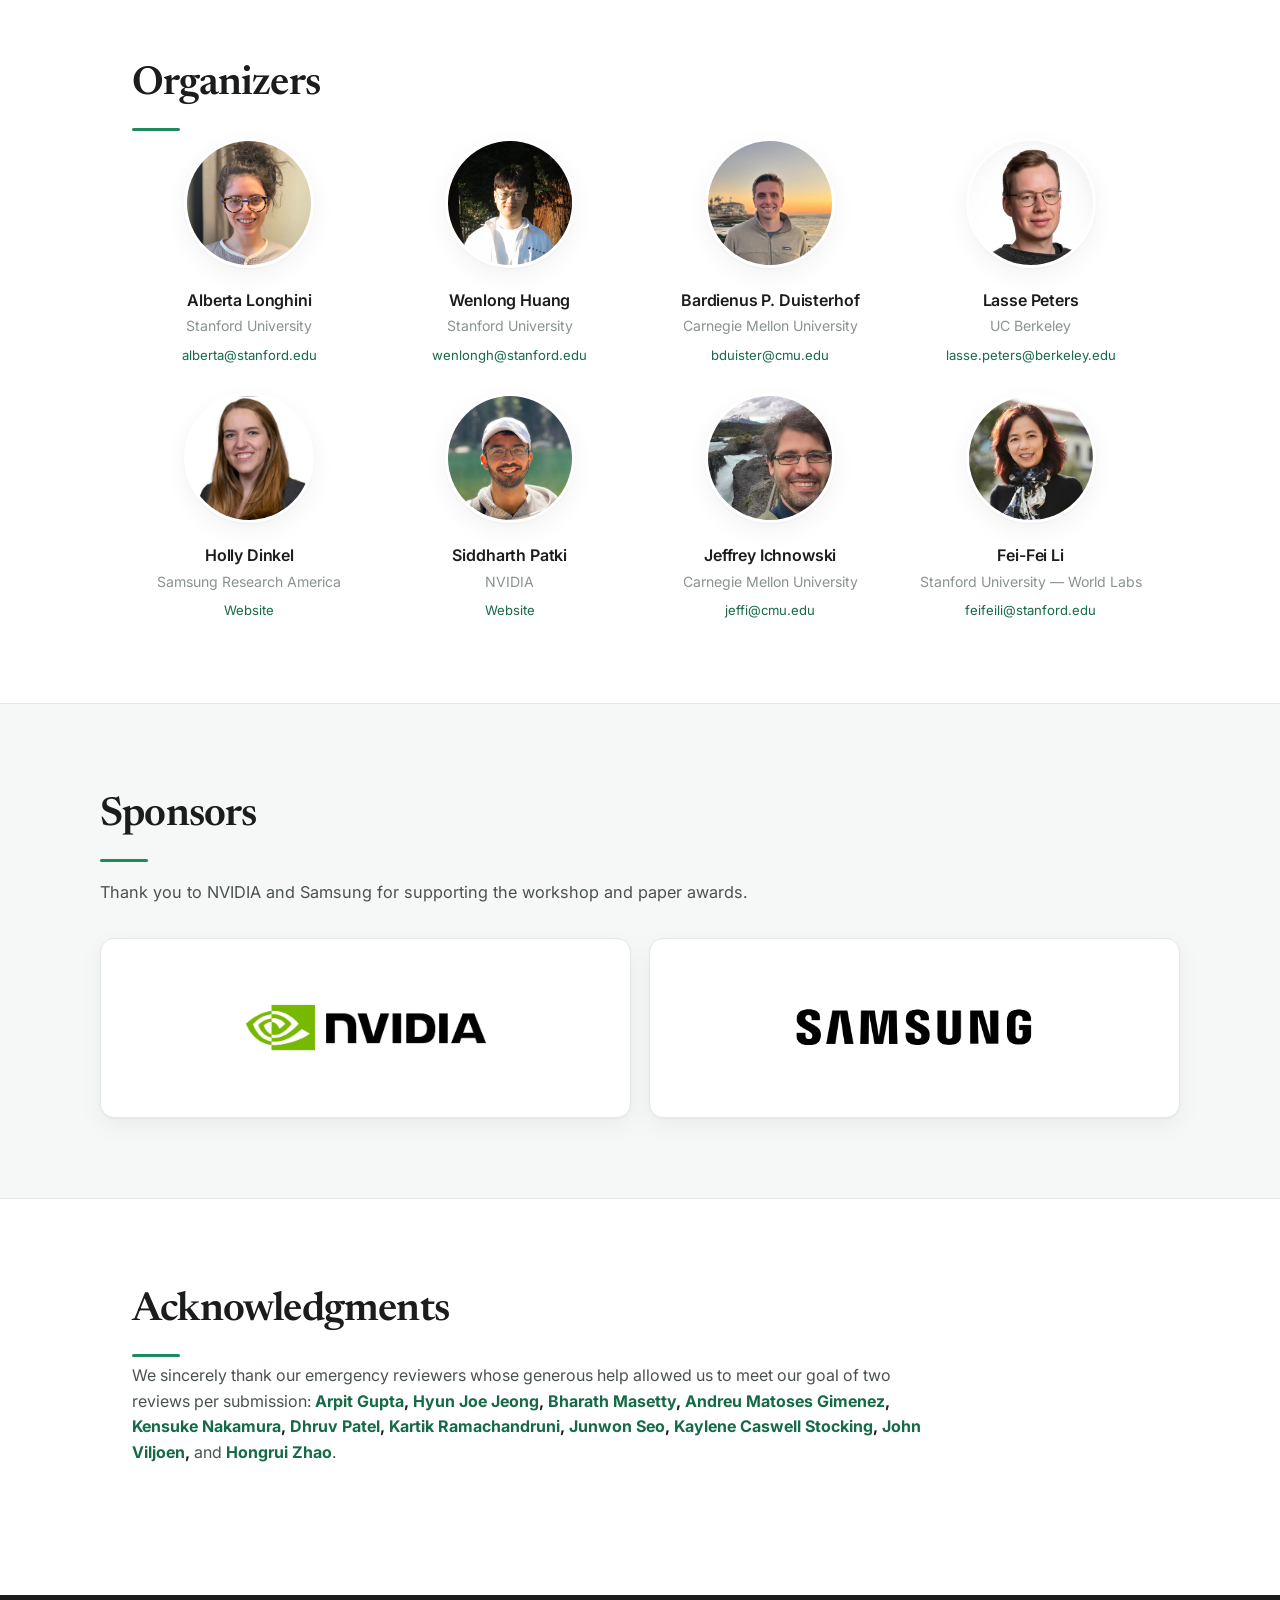
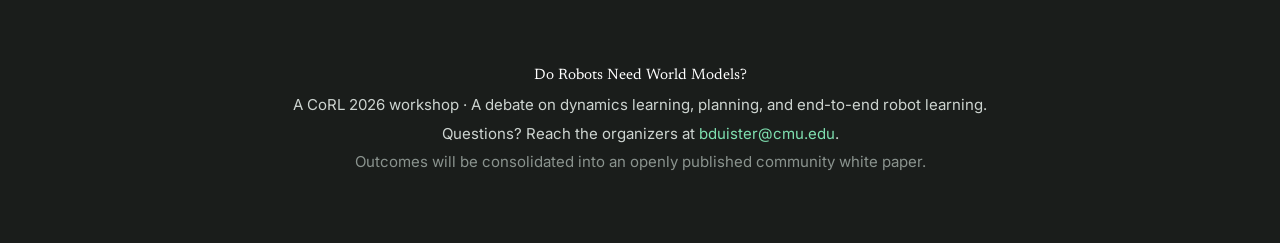
==== commit 548b4ff1: "add acknowledgments section for emergency reviewers, update sponsor logo" ====
--- a/index.html
+++ b/index.html
@@ -36,6 +36,7 @@
       <a href="#dates">Dates</a>
       <a href="#organizers">Organizers</a>
       <a href="#sponsors">Sponsors</a>
+      <a href="#acknowledgments">Acknowledgments</a>
     </nav>
     <button class="nav__toggle" aria-label="Toggle menu" aria-expanded="false">☰</button>
   </header>
@@ -397,6 +398,27 @@
         </div>
       </div>
     </section>
+
+    <!-- ============ ACKNOWLEDGMENTS ============ -->
+    <section class="section" id="acknowledgments">
+      <h2 class="section__title">Acknowledgments</h2>
+      <div class="prose">
+        <p>
+          We sincerely thank our emergency reviewers whose generous help allowed us to meet our goal of two reviews per submission:
+          <strong><a href="https://arpitg1304.github.io/" target="_blank" rel="noopener">Arpit Gupta</a>,
+          <a href="https://hyunjoe.xyz/" target="_blank" rel="noopener">Hyun Joe Jeong</a>,
+          <a href="https://www.linkedin.com/in/bmasetty" target="_blank" rel="noopener">Bharath Masetty</a>,
+          <a href="https://andreumatoses.github.io/" target="_blank" rel="noopener">Andreu Matoses Gimenez</a>,
+          <a href="https://kensukenk.github.io/" target="_blank" rel="noopener">Kensuke Nakamura</a>,
+          <a href="https://dhruv2012.github.io/" target="_blank" rel="noopener">Dhruv Patel</a>,
+          <a href="https://kartikvrama.github.io/" target="_blank" rel="noopener">Kartik Ramachandruni</a>,
+          <a href="https://junwon.me/" target="_blank" rel="noopener">Junwon Seo</a>,
+          <a href="https://www.ttic.edu/faculty/stocking/" target="_blank" rel="noopener">Kaylene Caswell Stocking</a>,
+          <a href="https://www.linkedin.com/in/john-viljoen-763427150" target="_blank" rel="noopener">John Viljoen</a>,</strong>
+          and <strong><a href="https://www.linkedin.com/in/hongrui-zhao-797517171" target="_blank" rel="noopener">Hongrui Zhao</a></strong>.
+        </p>
+      </div>
+    </section>
   </main>
 
   <!-- ============ FOOTER ============ -->
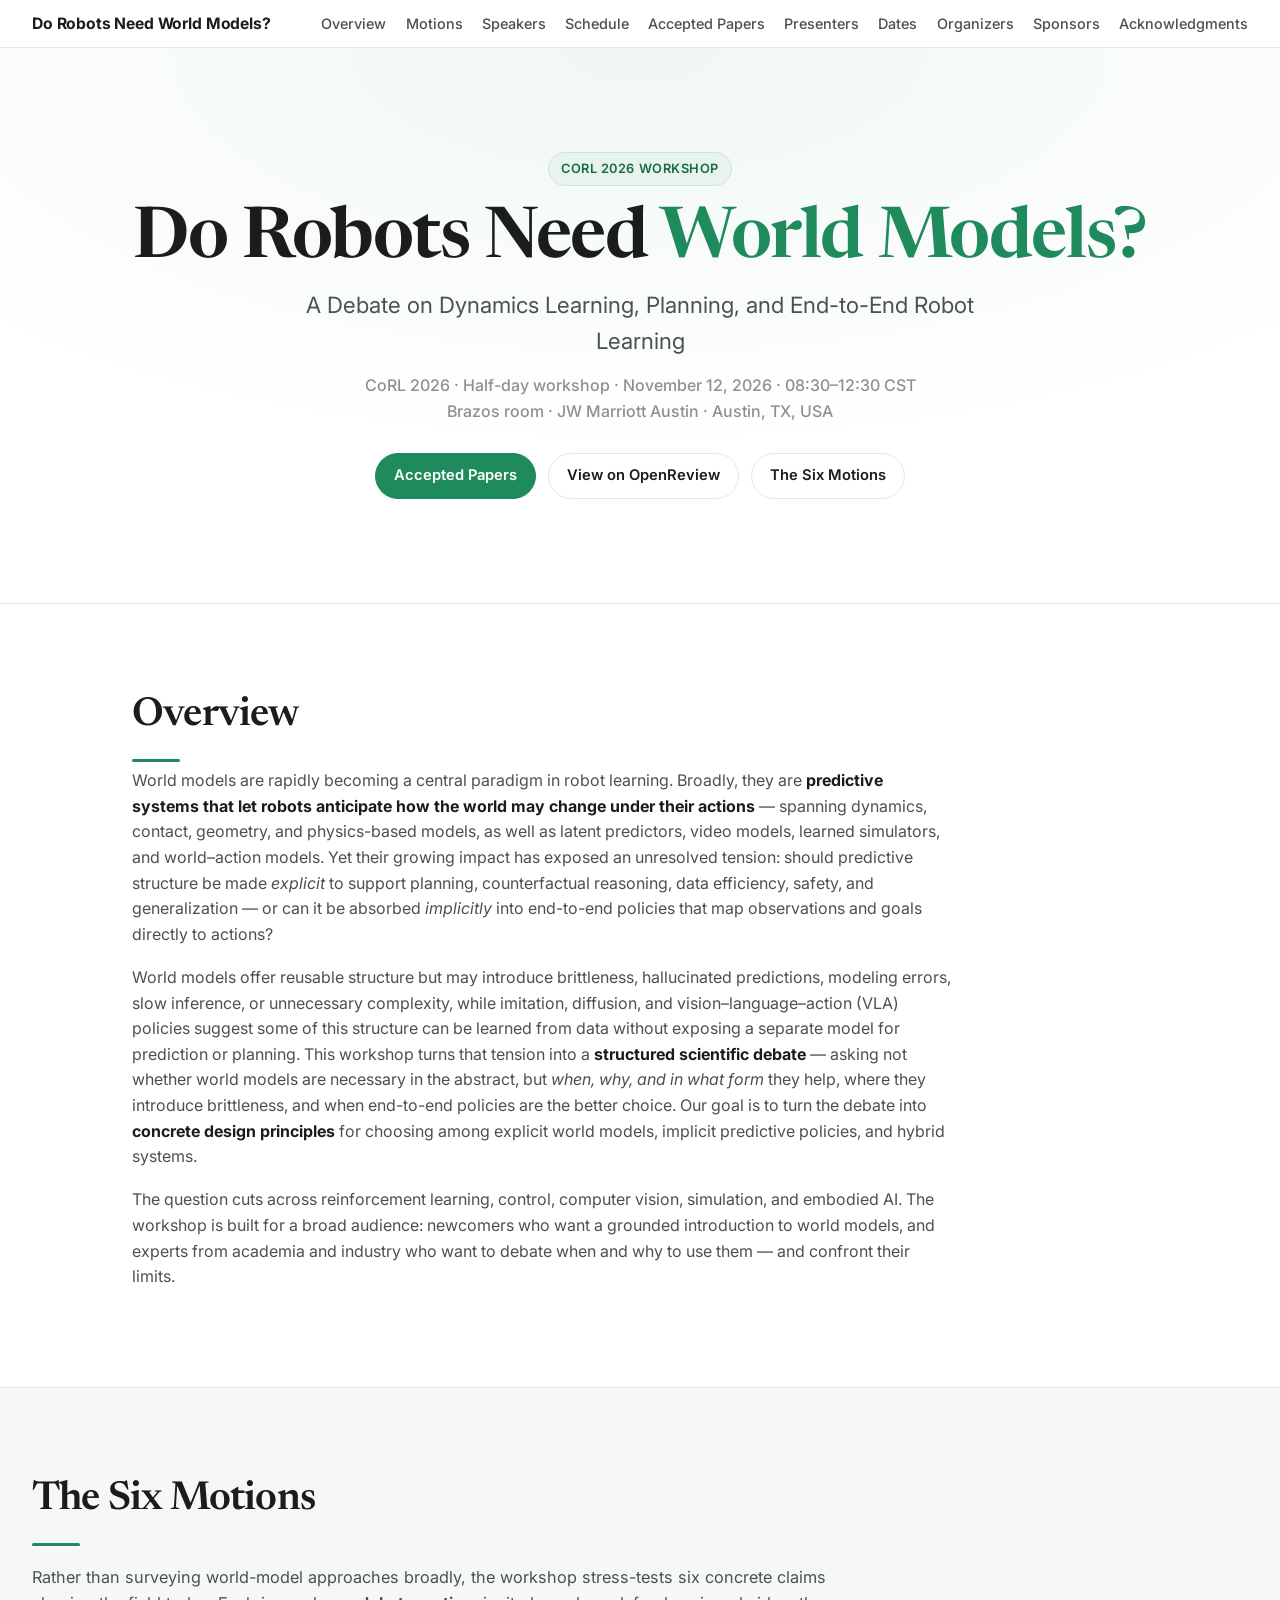
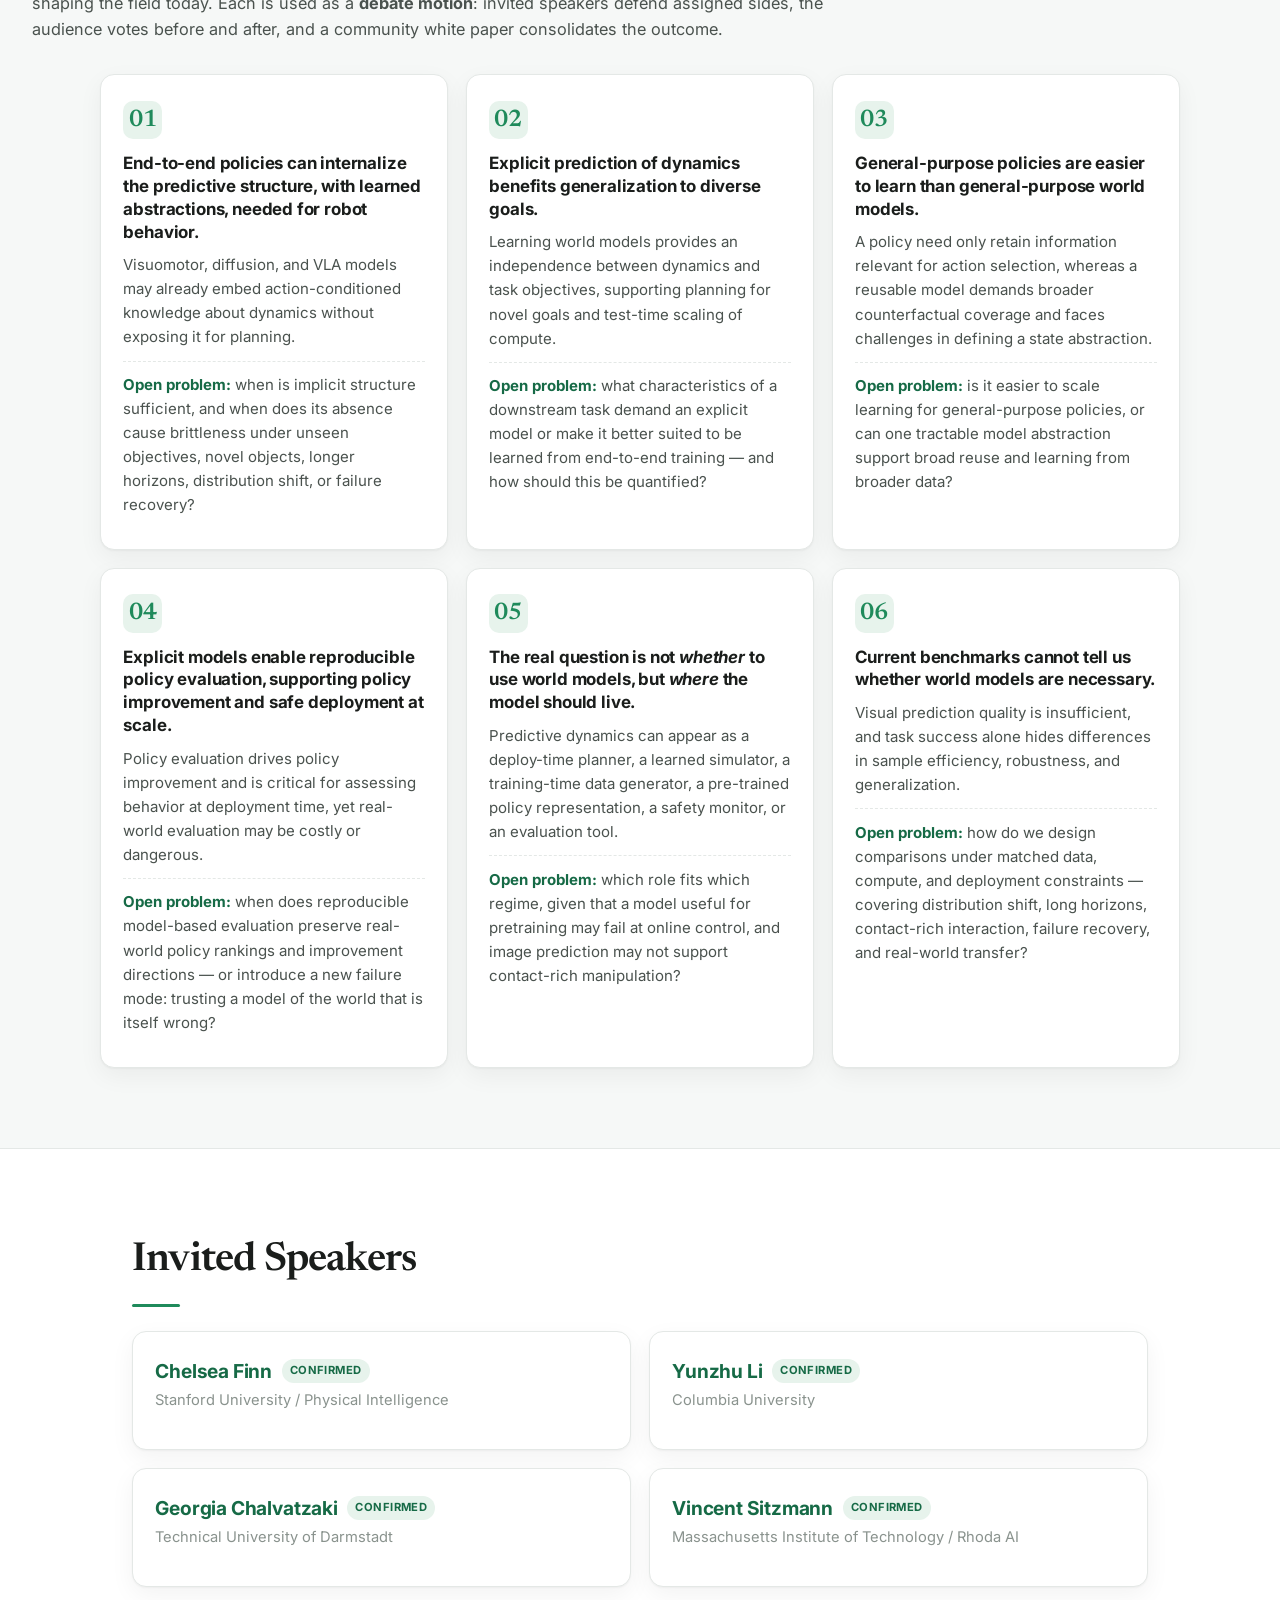
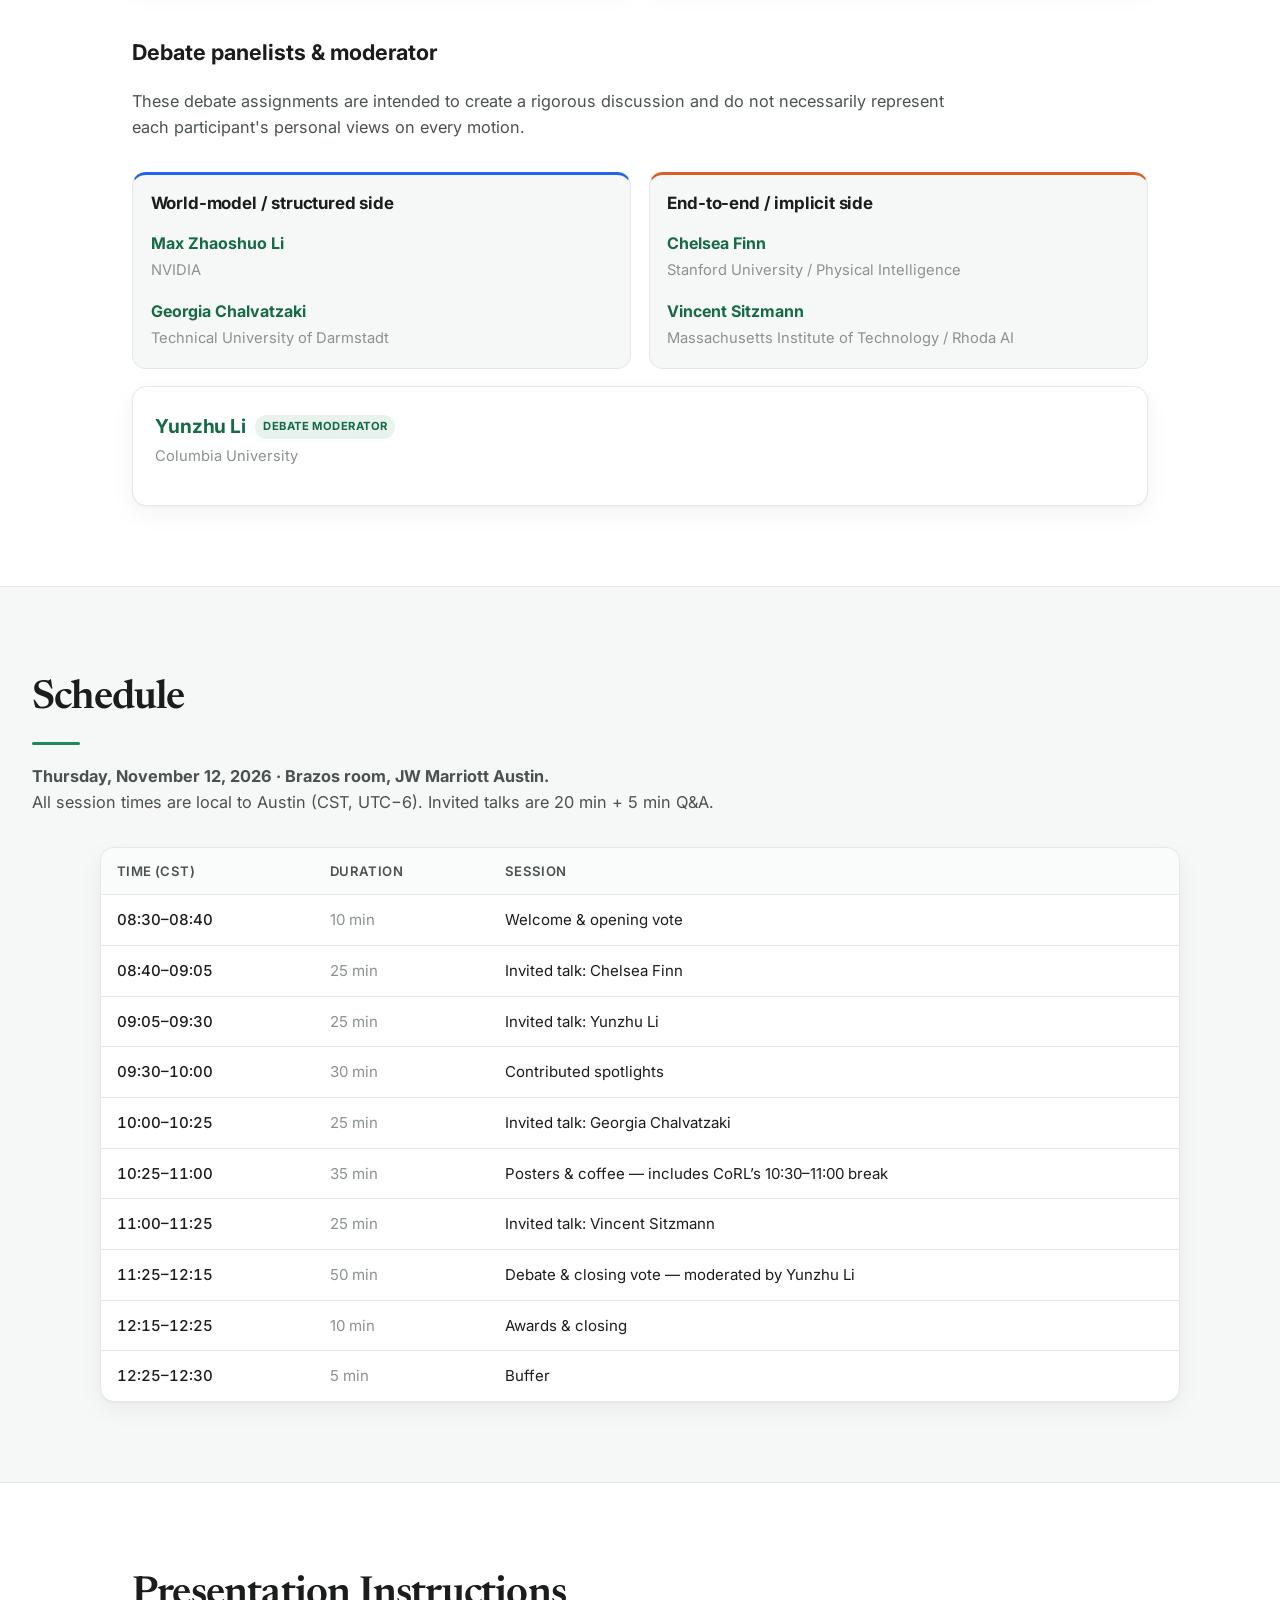
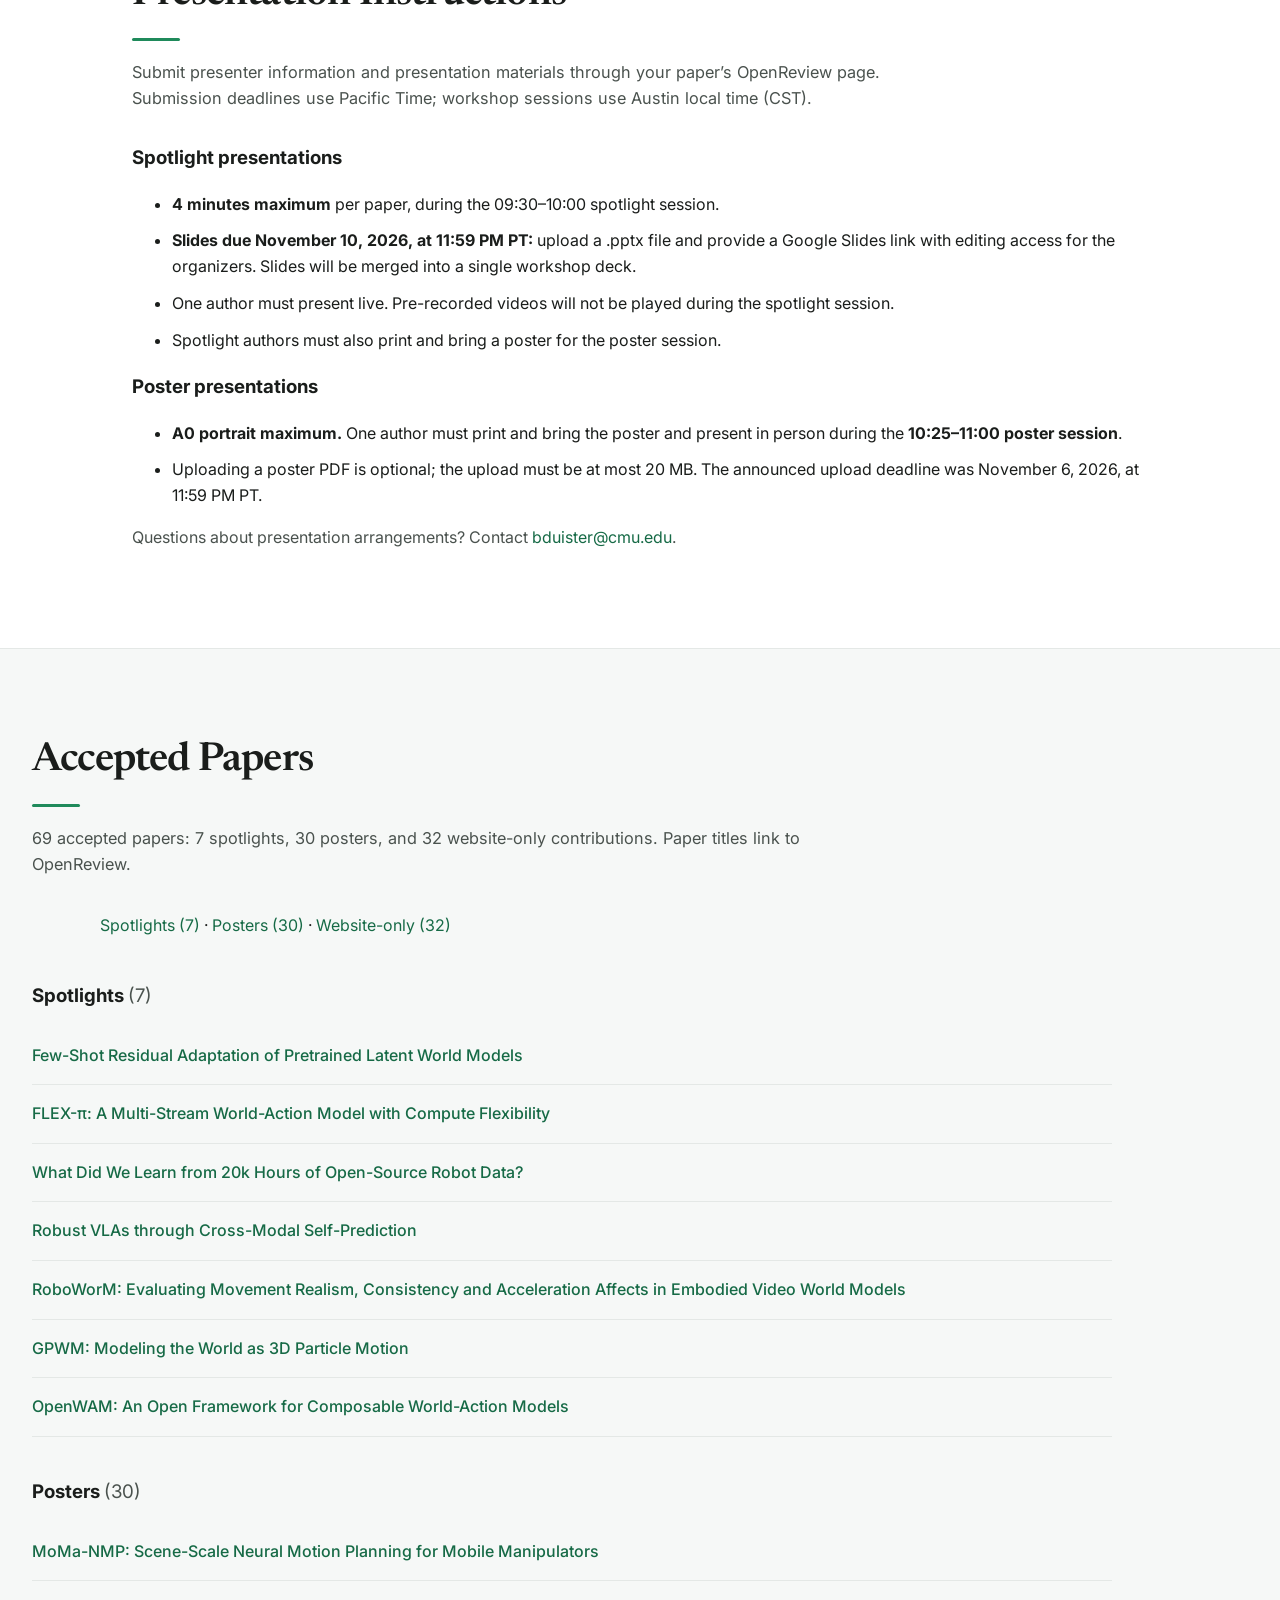
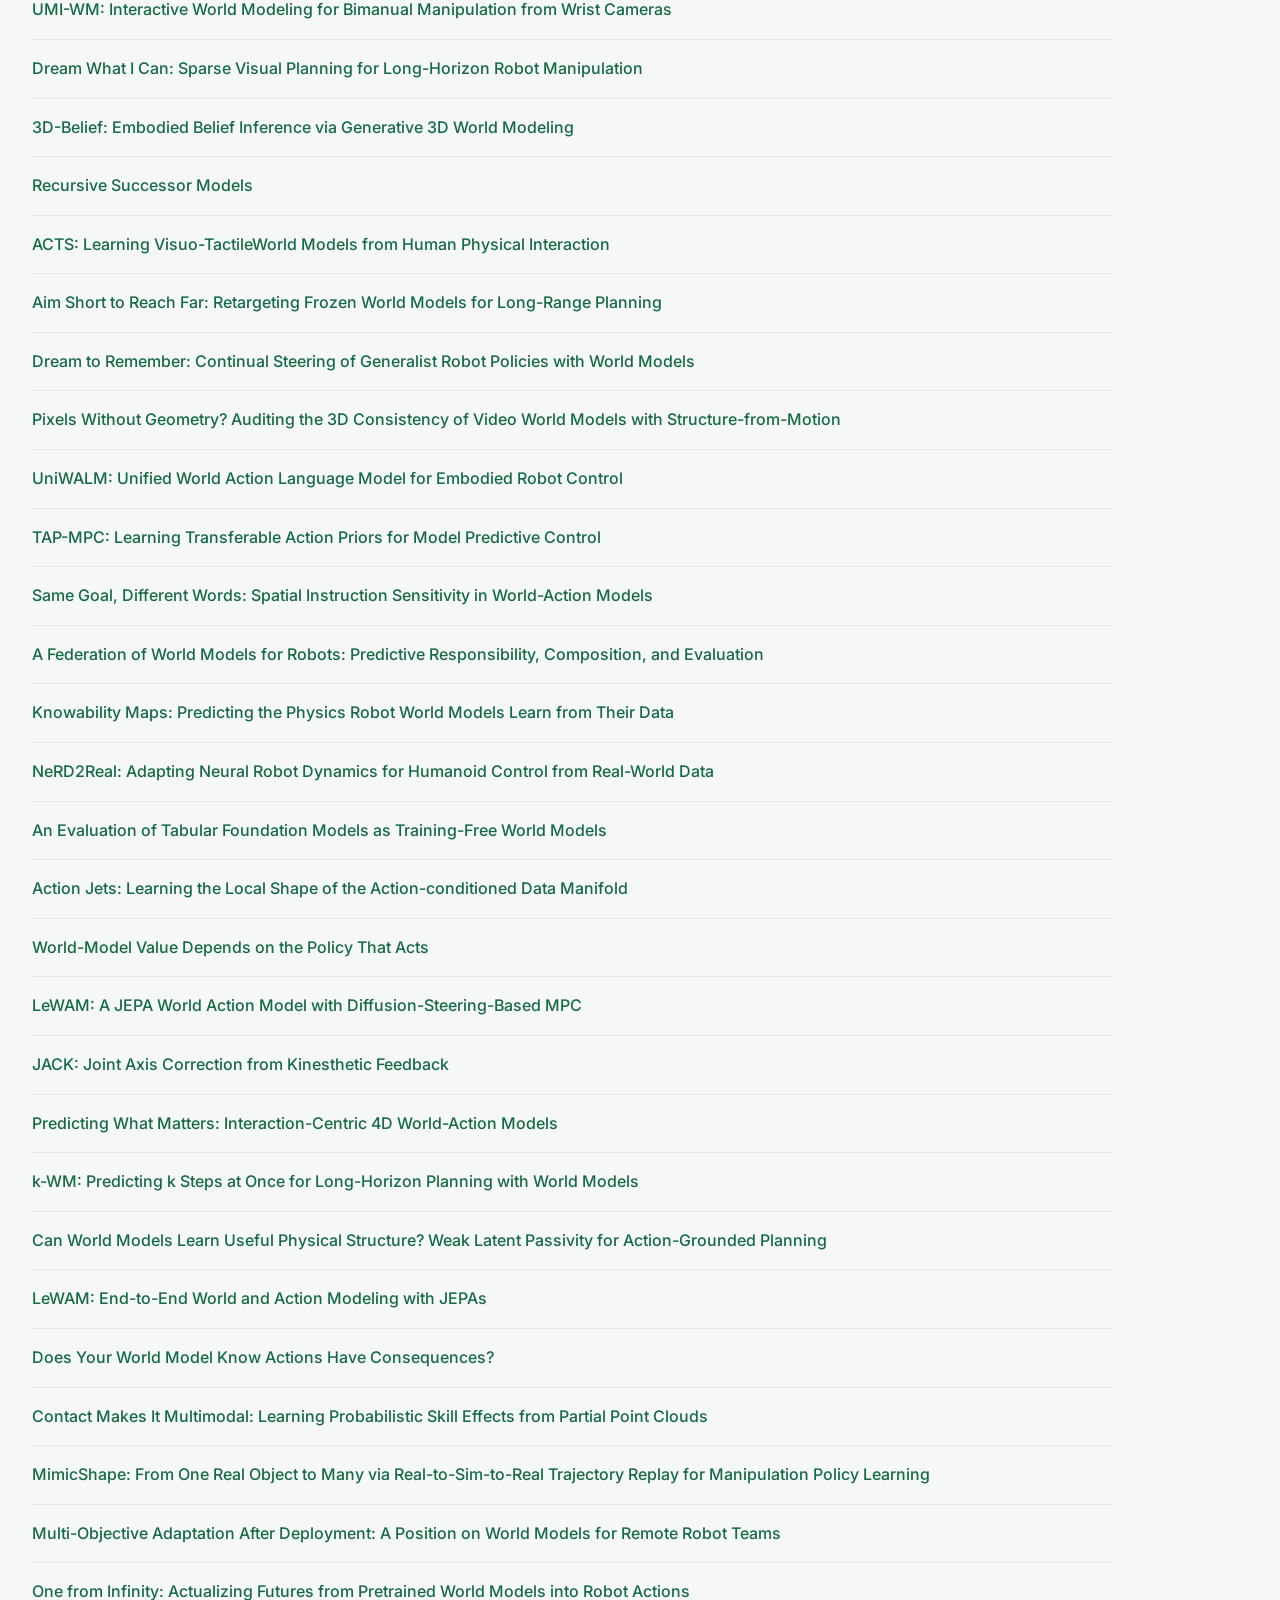
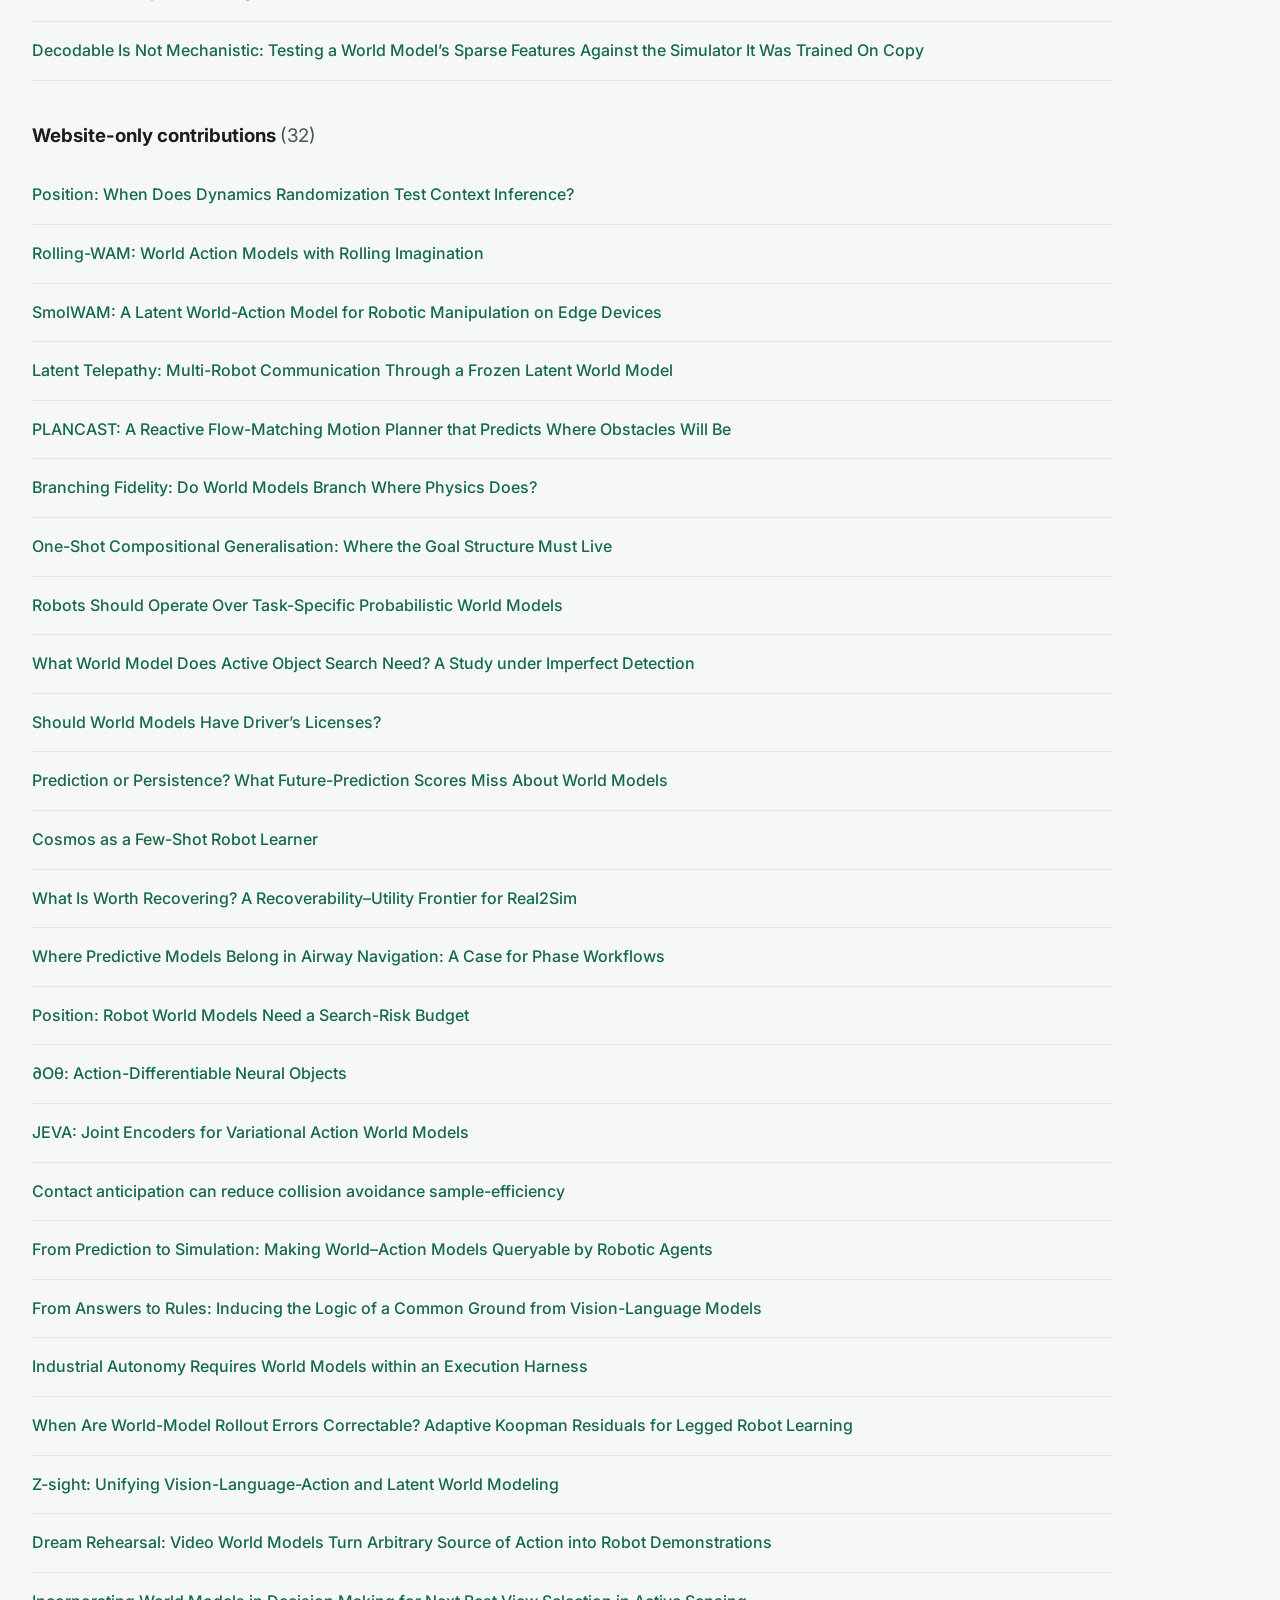
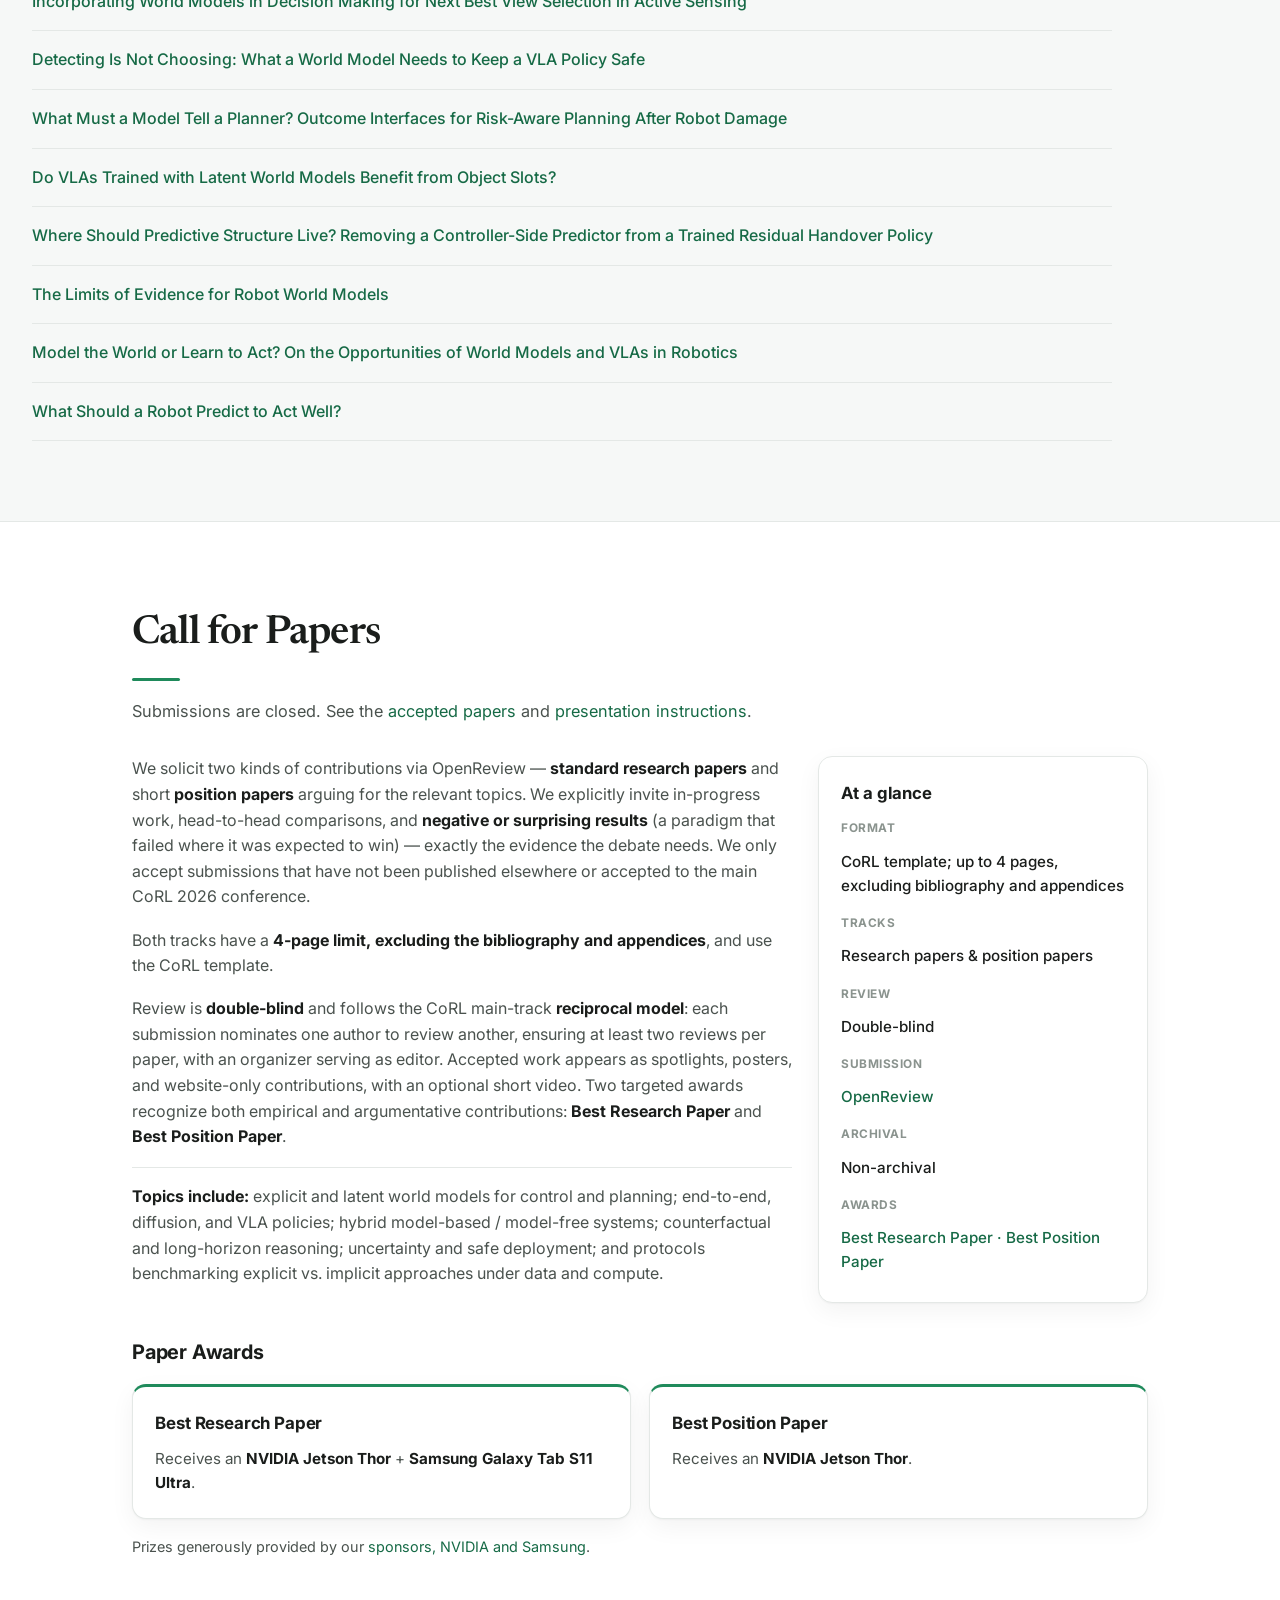
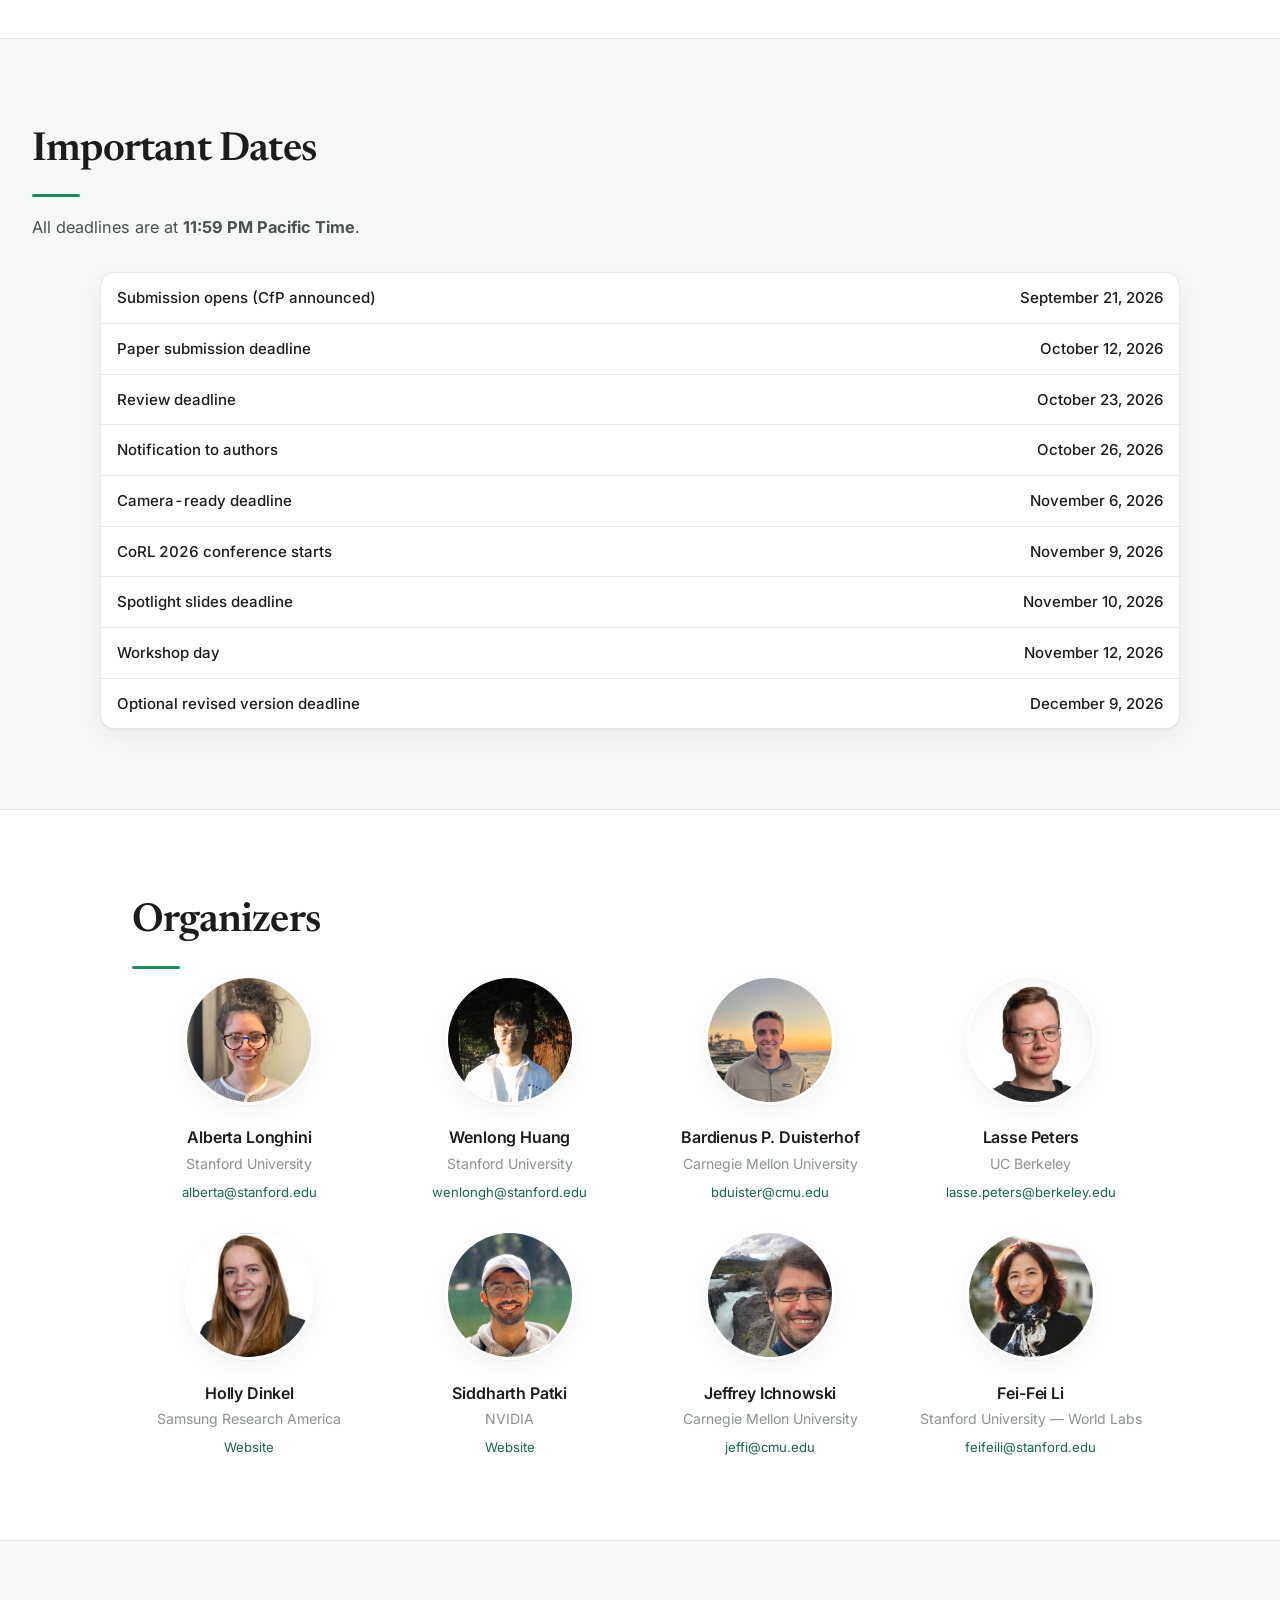
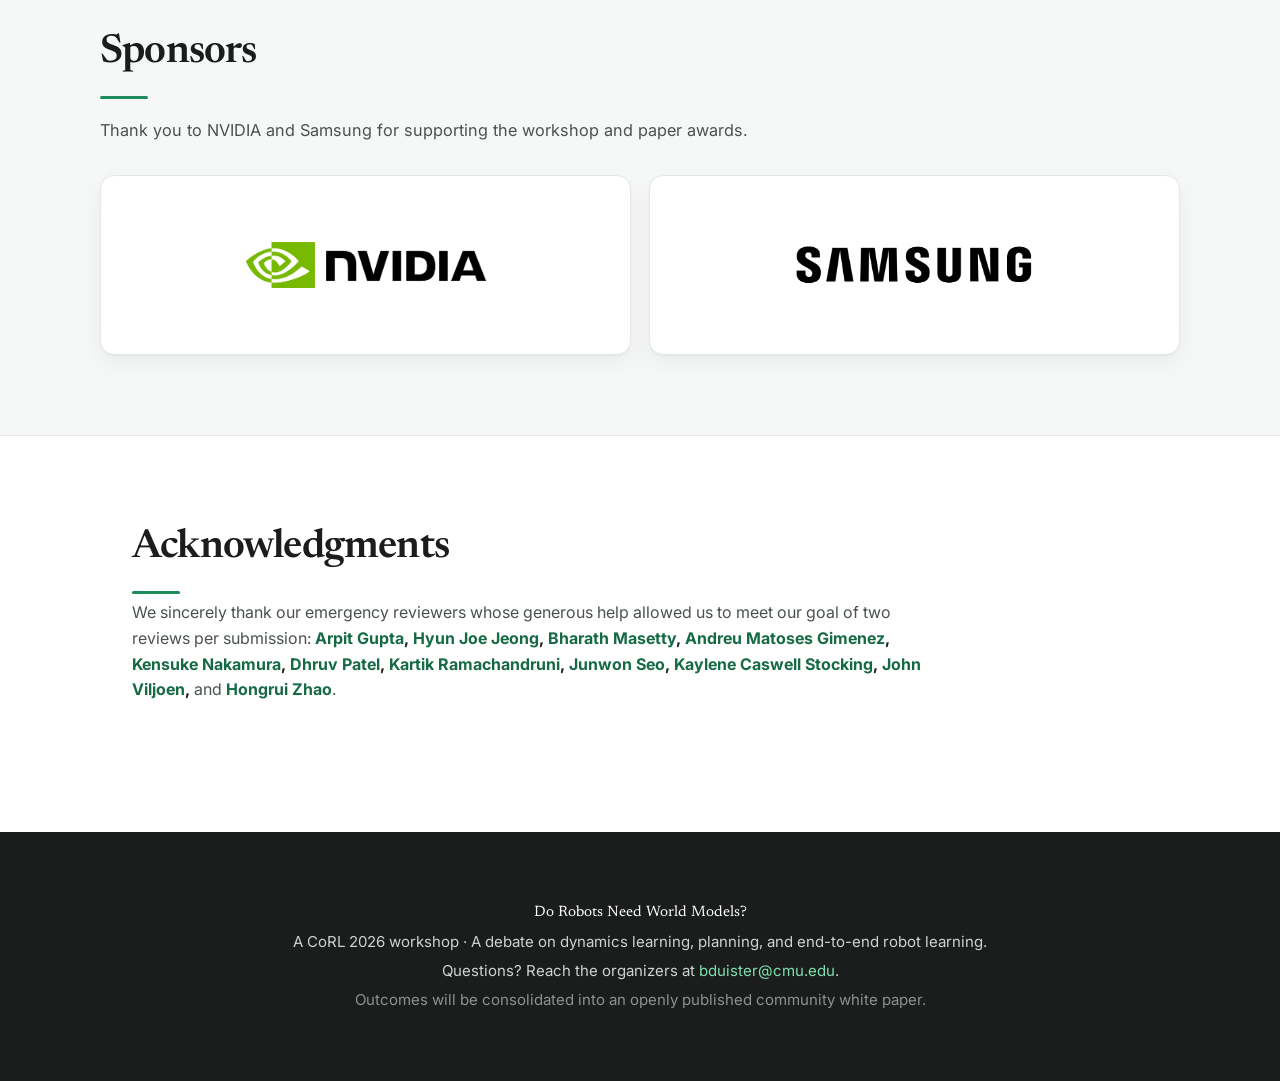
==== commit 4d28e2d4: "Update workshop schedule, accepted papers, and presentation instructions" ====
--- a/index.html
+++ b/index.html
@@ -32,7 +32,8 @@
       <a href="#motions">Motions</a>
       <a href="#speakers">Speakers</a>
       <a href="#schedule">Schedule</a>
-      <a href="#cfp">Call for Papers</a>
+      <a href="#papers">Accepted Papers</a>
+      <a href="#presenters">Presenters</a>
       <a href="#dates">Dates</a>
       <a href="#organizers">Organizers</a>
       <a href="#sponsors">Sponsors</a>
@@ -47,10 +48,10 @@
       <span class="badge">CoRL 2026 Workshop</span>
       <h1 class="hero__title">Do Robots Need <span class="accent">World Models?</span></h1>
       <p class="hero__subtitle">A Debate on Dynamics Learning, Planning, and End-to-End Robot Learning</p>
-      <p class="hero__meta">CoRL 2026 &middot; Half-day workshop &middot; November 12, 2026 &middot; Austin, TX, USA</p>
+      <p class="hero__meta">CoRL 2026 &middot; Half-day workshop &middot; November 12, 2026 &middot; 08:30–12:30 CST<br />Brazos room &middot; JW Marriott Austin &middot; Austin, TX, USA</p>
       <div class="hero__cta">
-        <a class="btn btn--primary" href="#cfp">Call for Papers</a>
-        <a class="btn" href="https://openreview.net/group?id=robot-learning.org/CoRL/2026/Workshop/do-robots-need-world-models" target="_blank" rel="noopener">Submit on OpenReview</a>
+        <a class="btn btn--primary" href="#papers">Accepted Papers</a>
+        <a class="btn" href="https://openreview.net/group?id=robot-learning.org/CoRL/2026/Workshop/do-robots-need-world-models" target="_blank" rel="noopener">View on OpenReview</a>
         <a class="btn" href="#motions">The Six Motions</a>
       </div>
     </div>
@@ -215,30 +216,134 @@
     <!-- ============ SCHEDULE ============ -->
     <section class="section section--alt" id="schedule">
       <h2 class="section__title">Schedule</h2>
-      <p class="section__lead">Half-day program. Invited talks are 20 min + 5 min Q&amp;A. <span class="tbd">Times are tentative and will be finalized once the CoRL 2026 program is set.</span></p>
-      <div class="table-wrap">
-        <table class="schedule">
-          <thead>
-            <tr><th>Time</th><th>Duration</th><th>Session</th></tr>
-          </thead>
-          <tbody>
-            <tr><td>08:50&ndash;09:00</td><td>10 min</td><td>Welcome &amp; opening vote on the six motions</td></tr>
-            <tr><td>09:00&ndash;09:25</td><td>25 min</td><td>Invited talk: Chelsea Finn</td></tr>
-            <tr><td>09:25&ndash;09:50</td><td>25 min</td><td>Invited talk: Yunzhu Li</td></tr>
-            <tr><td>09:50&ndash;10:20</td><td>30 min</td><td>Contributed spotlights</td></tr>
-            <tr><td>10:20&ndash;11:00</td><td>40 min</td><td>Coffee break &amp; poster session</td></tr>
-            <tr><td>11:00&ndash;11:25</td><td>25 min</td><td>Invited talk: Georgia Chalvatzaki</td></tr>
-            <tr><td>11:25&ndash;11:50</td><td>25 min</td><td>Invited talk: Vincent Sitzmann</td></tr>
-            <tr><td>11:50&ndash;12:40</td><td>50 min</td><td>Structured debate &amp; closing vote &mdash; moderated by Yunzhu Li</td></tr>
-            <tr><td>12:40&ndash;12:50</td><td>10 min</td><td>Awards &amp; closing remarks</td></tr>
-          </tbody>
-        </table>
-      </div>
+      <p class="section__lead"><strong>Thursday, November 12, 2026 · Brazos room, JW Marriott Austin.</strong><br />All session times are local to Austin (CST, UTC−6). Invited talks are 20 min + 5 min Q&amp;A.</p>
+      <div class="table-wrap"><table class="schedule">
+        <thead><tr><th scope="col">Time (CST)</th><th scope="col">Duration</th><th scope="col">Session</th></tr></thead>
+        <tbody>
+          <tr><td>08:30–08:40</td><td>10 min</td><td>Welcome &amp; opening vote</td></tr>
+          <tr><td>08:40–09:05</td><td>25 min</td><td>Invited talk: Chelsea Finn</td></tr>
+          <tr><td>09:05–09:30</td><td>25 min</td><td>Invited talk: Yunzhu Li</td></tr>
+          <tr><td>09:30–10:00</td><td>30 min</td><td>Contributed spotlights</td></tr>
+          <tr><td>10:00–10:25</td><td>25 min</td><td>Invited talk: Georgia Chalvatzaki</td></tr>
+          <tr><td>10:25–11:00</td><td>35 min</td><td>Posters &amp; coffee — includes CoRL’s 10:30–11:00 break</td></tr>
+          <tr><td>11:00–11:25</td><td>25 min</td><td>Invited talk: Vincent Sitzmann</td></tr>
+          <tr><td>11:25–12:15</td><td>50 min</td><td>Debate &amp; closing vote — moderated by Yunzhu Li</td></tr>
+          <tr><td>12:15–12:25</td><td>10 min</td><td>Awards &amp; closing</td></tr>
+          <tr><td>12:25–12:30</td><td>5 min</td><td>Buffer</td></tr>
+        </tbody>
+      </table></div>
+    </section>
+
+    <!-- ============ PRESENTATION INSTRUCTIONS ============ -->
+    <section class="section" id="presenters">
+      <h2 class="section__title">Presentation Instructions</h2>
+      <p class="section__lead">Submit presenter information and presentation materials through your paper’s OpenReview page. Submission deadlines use Pacific Time; workshop sessions use Austin local time (CST).</p>
+      <div class="prose">
+        <h3>Spotlight presentations</h3>
+        <ul>
+          <li><strong>4 minutes maximum</strong> per paper, during the 09:30–10:00 spotlight session.</li>
+          <li><strong>Slides due November 10, 2026, at 11:59 PM PT:</strong> upload a .pptx file and provide a Google Slides link with editing access for the organizers. Slides will be merged into a single workshop deck.</li>
+          <li>One author must present live. Pre-recorded videos will not be played during the spotlight session.</li>
+          <li>Spotlight authors must also print and bring a poster for the poster session.</li>
+        </ul>
+        <h3>Poster presentations</h3>
+        <ul>
+          <li><strong>A0 portrait maximum.</strong> One author must print and bring the poster and present in person during the <strong>10:25–11:00 poster session</strong>.</li>
+          <li>Uploading a poster PDF is optional; the upload must be at most 20 MB. The announced upload deadline was November 6, 2026, at 11:59 PM PT.</li>
+        </ul>
+        <p>Questions about presentation arrangements? Contact <a href="mailto:bduister@cmu.edu">bduister@cmu.edu</a>.</p>
+      </div>
+    </section>
+
+    <!-- ============ ACCEPTED PAPERS ============ -->
+    <section class="section section--alt" id="papers">
+      <h2 class="section__title">Accepted Papers</h2>
+      <p class="section__lead">69 accepted papers: 7 spotlights, 30 posters, and 32 website-only contributions. Paper titles link to OpenReview.</p>
+      <div class="paper-jumps"><a href="#papers-spotlight">Spotlights (7)</a> · <a href="#papers-poster">Posters (30)</a> · <a href="#papers-website">Website-only (32)</a></div>
+      <h3 id="papers-spotlight" class="paper-group-title">Spotlights <span>(7)</span></h3>
+      <ul class="paper-list">
+        <li><a href="https://openreview.net/forum?id=AWo56Zyl3P" target="_blank" rel="noopener">Few-Shot Residual Adaptation of Pretrained Latent World Models</a></li>
+        <li><a href="https://openreview.net/forum?id=OTGUuyp6G9" target="_blank" rel="noopener">FLEX-π: A Multi-Stream World-Action Model with Compute Flexibility</a></li>
+        <li><a href="https://openreview.net/forum?id=BsE0FsTRlF" target="_blank" rel="noopener">What Did We Learn from 20k Hours of Open-Source Robot Data?</a></li>
+        <li><a href="https://openreview.net/forum?id=hjGCyKekkI" target="_blank" rel="noopener">Robust VLAs through Cross-Modal Self-Prediction</a></li>
+        <li><a href="https://openreview.net/forum?id=9OlgsiOKls" target="_blank" rel="noopener">RoboWorM: Evaluating Movement Realism, Consistency and Acceleration Affects in Embodied Video World Models</a></li>
+        <li><a href="https://openreview.net/forum?id=srin9aFCpn" target="_blank" rel="noopener">GPWM: Modeling the World as 3D Particle Motion</a></li>
+        <li><a href="https://openreview.net/forum?id=IX3fQ25TFu" target="_blank" rel="noopener">OpenWAM: An Open Framework for Composable World-Action Models</a></li>
+      </ul>
+      <h3 id="papers-poster" class="paper-group-title">Posters <span>(30)</span></h3>
+      <ul class="paper-list">
+        <li><a href="https://openreview.net/forum?id=XSd9YfuGo1" target="_blank" rel="noopener">MoMa-NMP: Scene-Scale Neural Motion Planning for Mobile Manipulators</a></li>
+        <li><a href="https://openreview.net/forum?id=FjP4gwOuXm" target="_blank" rel="noopener">UMI-WM: Interactive World Modeling for Bimanual Manipulation from Wrist Cameras</a></li>
+        <li><a href="https://openreview.net/forum?id=XXkxa4d7Aq" target="_blank" rel="noopener">Dream What I Can: Sparse Visual Planning for Long-Horizon Robot Manipulation</a></li>
+        <li><a href="https://openreview.net/forum?id=Yq56sAkqJc" target="_blank" rel="noopener">3D-Belief: Embodied Belief Inference via Generative 3D World Modeling</a></li>
+        <li><a href="https://openreview.net/forum?id=2ATK5PF8pi" target="_blank" rel="noopener">Recursive Successor Models</a></li>
+        <li><a href="https://openreview.net/forum?id=XdanO8BNb7" target="_blank" rel="noopener">ACTS: Learning Visuo-TactileWorld Models from Human Physical Interaction</a></li>
+        <li><a href="https://openreview.net/forum?id=GwQVl8FhMN" target="_blank" rel="noopener">Aim Short to Reach Far: Retargeting Frozen World Models for Long-Range Planning</a></li>
+        <li><a href="https://openreview.net/forum?id=UXMlQ7Ras8" target="_blank" rel="noopener">Dream to Remember: Continual Steering of Generalist Robot Policies with World Models</a></li>
+        <li><a href="https://openreview.net/forum?id=uNi5e2qdvM" target="_blank" rel="noopener">Pixels Without Geometry? Auditing the 3D Consistency of Video World Models with Structure-from-Motion</a></li>
+        <li><a href="https://openreview.net/forum?id=rngvhLmlzt" target="_blank" rel="noopener">UniWALM: Unified World Action Language Model for Embodied Robot Control</a></li>
+        <li><a href="https://openreview.net/forum?id=SJm6qXxKVF" target="_blank" rel="noopener">TAP-MPC: Learning Transferable Action Priors for Model Predictive Control</a></li>
+        <li><a href="https://openreview.net/forum?id=AXUIaJ07DI" target="_blank" rel="noopener">Same Goal, Different Words: Spatial Instruction Sensitivity in World-Action Models</a></li>
+        <li><a href="https://openreview.net/forum?id=Jt0wwY0Zxx" target="_blank" rel="noopener">A Federation of World Models for Robots: Predictive Responsibility, Composition, and Evaluation</a></li>
+        <li><a href="https://openreview.net/forum?id=5q5fIIA7OA" target="_blank" rel="noopener">Knowability Maps: Predicting the Physics Robot World Models Learn from Their Data</a></li>
+        <li><a href="https://openreview.net/forum?id=lrJqnbqSHZ" target="_blank" rel="noopener">NeRD2Real: Adapting Neural Robot Dynamics for Humanoid Control from Real-World Data</a></li>
+        <li><a href="https://openreview.net/forum?id=i2OTyqYHH6" target="_blank" rel="noopener">An Evaluation of Tabular Foundation Models as Training-Free World Models</a></li>
+        <li><a href="https://openreview.net/forum?id=na0D7whRkm" target="_blank" rel="noopener">Action Jets: Learning the Local Shape of the Action-conditioned Data Manifold</a></li>
+        <li><a href="https://openreview.net/forum?id=iEFLlkP566" target="_blank" rel="noopener">World-Model Value Depends on the Policy That Acts</a></li>
+        <li><a href="https://openreview.net/forum?id=S9fspxNXPF" target="_blank" rel="noopener">LeWAM: A JEPA World Action Model with Diffusion-Steering-Based MPC</a></li>
+        <li><a href="https://openreview.net/forum?id=RlGcosKtKZ" target="_blank" rel="noopener">JACK: Joint Axis Correction from Kinesthetic Feedback</a></li>
+        <li><a href="https://openreview.net/forum?id=hnVf1ueSGb" target="_blank" rel="noopener">Predicting What Matters: Interaction-Centric 4D World-Action Models</a></li>
+        <li><a href="https://openreview.net/forum?id=UqFSWOXvrQ" target="_blank" rel="noopener">k-WM: Predicting k Steps at Once for Long-Horizon Planning with World Models</a></li>
+        <li><a href="https://openreview.net/forum?id=apUhQcP9nj" target="_blank" rel="noopener">Can World Models Learn Useful Physical Structure? Weak Latent Passivity for Action-Grounded Planning</a></li>
+        <li><a href="https://openreview.net/forum?id=0qX7A51gdE" target="_blank" rel="noopener">LeWAM: End-to-End World and Action Modeling with JEPAs</a></li>
+        <li><a href="https://openreview.net/forum?id=Z8zgmZrujN" target="_blank" rel="noopener">Does Your World Model Know Actions Have Consequences?</a></li>
+        <li><a href="https://openreview.net/forum?id=h4xTeDaDlD" target="_blank" rel="noopener">Contact Makes It Multimodal: Learning Probabilistic Skill Effects from Partial Point Clouds</a></li>
+        <li><a href="https://openreview.net/forum?id=mRF3aT40Q7" target="_blank" rel="noopener">MimicShape: From One Real Object to Many via Real-to-Sim-to-Real Trajectory Replay for Manipulation Policy Learning</a></li>
+        <li><a href="https://openreview.net/forum?id=9RKnmQm0zm" target="_blank" rel="noopener">Multi-Objective Adaptation After Deployment: A Position on World Models for Remote Robot Teams</a></li>
+        <li><a href="https://openreview.net/forum?id=9OjZmdfbif" target="_blank" rel="noopener">One from Infinity: Actualizing Futures from Pretrained World Models into Robot Actions</a></li>
+        <li><a href="https://openreview.net/forum?id=i1VzNt2SLv" target="_blank" rel="noopener">Decodable Is Not Mechanistic: Testing a World Model’s Sparse Features Against the Simulator It Was Trained On  Copy</a></li>
+      </ul>
+      <h3 id="papers-website" class="paper-group-title">Website-only contributions <span>(32)</span></h3>
+      <ul class="paper-list">
+        <li><a href="https://openreview.net/forum?id=iaYBlC2nKU" target="_blank" rel="noopener">Position: When Does Dynamics Randomization Test Context Inference?</a></li>
+        <li><a href="https://openreview.net/forum?id=wsNhCmVHLs" target="_blank" rel="noopener">Rolling-WAM: World Action Models with Rolling Imagination</a></li>
+        <li><a href="https://openreview.net/forum?id=g0Qe3XmqxQ" target="_blank" rel="noopener">SmolWAM: A Latent World-Action Model for Robotic Manipulation on Edge Devices</a></li>
+        <li><a href="https://openreview.net/forum?id=LFY2gk4tVJ" target="_blank" rel="noopener">Latent Telepathy: Multi-Robot Communication Through a Frozen Latent World Model</a></li>
+        <li><a href="https://openreview.net/forum?id=cODm2c1MCj" target="_blank" rel="noopener">PLANCAST: A Reactive Flow-Matching Motion Planner that Predicts Where Obstacles Will Be</a></li>
+        <li><a href="https://openreview.net/forum?id=8Hzlfa2Six" target="_blank" rel="noopener">Branching Fidelity: Do World Models Branch Where Physics Does?</a></li>
+        <li><a href="https://openreview.net/forum?id=UxGwEEugWe" target="_blank" rel="noopener">One-Shot Compositional Generalisation: Where the Goal Structure Must Live</a></li>
+        <li><a href="https://openreview.net/forum?id=Q3eQL4vPE8" target="_blank" rel="noopener">Robots Should Operate Over Task-Specific Probabilistic World Models</a></li>
+        <li><a href="https://openreview.net/forum?id=f6CWgr0mmL" target="_blank" rel="noopener">What World Model Does Active Object Search Need? A Study under Imperfect Detection</a></li>
+        <li><a href="https://openreview.net/forum?id=dUQgtpF2sS" target="_blank" rel="noopener">Should World Models Have Driver’s Licenses?</a></li>
+        <li><a href="https://openreview.net/forum?id=CQWJoQc2M8" target="_blank" rel="noopener">Prediction or Persistence? What Future-Prediction Scores Miss About World Models</a></li>
+        <li><a href="https://openreview.net/forum?id=0jh2O7iGYT" target="_blank" rel="noopener">Cosmos as a Few-Shot Robot Learner</a></li>
+        <li><a href="https://openreview.net/forum?id=dkVTn2das0" target="_blank" rel="noopener">What Is Worth Recovering? A Recoverability–Utility Frontier for Real2Sim</a></li>
+        <li><a href="https://openreview.net/forum?id=T3yVXTKrFF" target="_blank" rel="noopener">Where Predictive Models Belong in Airway Navigation: A Case for Phase Workflows</a></li>
+        <li><a href="https://openreview.net/forum?id=DI52DbWIn3" target="_blank" rel="noopener">Position: Robot World Models Need a Search-Risk Budget</a></li>
+        <li><a href="https://openreview.net/forum?id=hZonlJHsvT" target="_blank" rel="noopener">∂Oθ: Action-Differentiable Neural Objects</a></li>
+        <li><a href="https://openreview.net/forum?id=D7OP2NSwtd" target="_blank" rel="noopener">JEVA: Joint Encoders for Variational Action World Models</a></li>
+        <li><a href="https://openreview.net/forum?id=5o48HjazWA" target="_blank" rel="noopener">Contact anticipation can reduce collision avoidance sample-efficiency</a></li>
+        <li><a href="https://openreview.net/forum?id=2jOLGs7AMr" target="_blank" rel="noopener">From Prediction to Simulation: Making World–Action Models Queryable by Robotic Agents</a></li>
+        <li><a href="https://openreview.net/forum?id=Q9sEX0MQWb" target="_blank" rel="noopener">From Answers to Rules: Inducing the Logic of a Common Ground from Vision-Language Models</a></li>
+        <li><a href="https://openreview.net/forum?id=wdjZzfrddQ" target="_blank" rel="noopener">Industrial Autonomy Requires World Models within an Execution Harness</a></li>
+        <li><a href="https://openreview.net/forum?id=JJSP7fudbB" target="_blank" rel="noopener">When Are World-Model Rollout Errors Correctable? Adaptive Koopman Residuals for Legged Robot Learning</a></li>
+        <li><a href="https://openreview.net/forum?id=0b9H9WM7dc" target="_blank" rel="noopener">Z-sight: Unifying Vision-Language-Action and Latent World Modeling</a></li>
+        <li><a href="https://openreview.net/forum?id=GuxWnU097Q" target="_blank" rel="noopener">Dream Rehearsal: Video World Models Turn Arbitrary Source of Action into Robot Demonstrations</a></li>
+        <li><a href="https://openreview.net/forum?id=CSVBbeZzpa" target="_blank" rel="noopener">Incorporating World Models in Decision Making for Next Best View Selection in Active Sensing</a></li>
+        <li><a href="https://openreview.net/forum?id=oIzsAcOuYl" target="_blank" rel="noopener">Detecting Is Not Choosing: What a World Model Needs to Keep a VLA Policy Safe</a></li>
+        <li><a href="https://openreview.net/forum?id=TsirKNUaEH" target="_blank" rel="noopener">What Must a Model Tell a Planner? Outcome Interfaces for Risk-Aware Planning After Robot Damage</a></li>
+        <li><a href="https://openreview.net/forum?id=Lk4iGY0Iaz" target="_blank" rel="noopener">Do VLAs Trained with Latent World Models Benefit from Object Slots?</a></li>
+        <li><a href="https://openreview.net/forum?id=evIUoTt8gZ" target="_blank" rel="noopener">Where Should Predictive Structure Live? Removing a Controller-Side Predictor from a Trained Residual Handover Policy</a></li>
+        <li><a href="https://openreview.net/forum?id=wYzzglAswQ" target="_blank" rel="noopener">The Limits of Evidence for Robot World Models</a></li>
+        <li><a href="https://openreview.net/forum?id=bMH8UpuyEs" target="_blank" rel="noopener">Model the World or Learn to Act? On the Opportunities of World Models and VLAs in Robotics</a></li>
+        <li><a href="https://openreview.net/forum?id=juzrhzHW2Y" target="_blank" rel="noopener">What Should a Robot Predict to Act Well?</a></li>
+      </ul>
     </section>
 
     <!-- ============ CALL FOR PAPERS ============ -->
     <section class="section" id="cfp">
       <h2 class="section__title">Call for Papers</h2>
+      <p class="section__lead">Submissions are closed. See the <a href="#papers">accepted papers</a> and <a href="#presenters">presentation instructions</a>.</p>
       <div class="cfp">
         <div class="cfp__main prose">
           <p>
@@ -255,7 +360,7 @@
             Review is <strong>double-blind</strong> and follows the CoRL main-track <strong>reciprocal model</strong>:
             each submission nominates one author to review
             another, ensuring at least two reviews per paper, with an organizer serving as editor. Accepted work appears as
-            spotlights and posters, with an optional short video. Two targeted awards recognize both empirical and argumentative
+            spotlights, posters, and website-only contributions, with an optional short video. Two targeted awards recognize both empirical and argumentative
             contributions: <strong>Best Research Paper</strong> and <strong>Best Position Paper</strong>.
           </p>
           <p class="cfp__topics">
@@ -305,6 +410,7 @@
             <tr><td>Notification to authors</td><td>October 26, 2026</td></tr>
             <tr><td>Camera-ready deadline</td><td>November 6, 2026</td></tr>
             <tr><td>CoRL 2026 conference starts</td><td>November 9, 2026</td></tr>
+            <tr><td>Spotlight slides deadline</td><td>November 10, 2026</td></tr>
             <tr><td>Workshop day</td><td>November 12, 2026</td></tr>
             <tr><td>Optional revised version deadline</td><td>December 9, 2026</td></tr>
           </tbody>
--- a/css/style.css
+++ b/css/style.css
@@ -213,3 +213,12 @@
   .nav__links a { padding: .7rem clamp(1rem, 4vw, 2rem); }
   .nav__toggle { display: block; }
 }
+
+/* Accepted papers retain the site's restrained typography. */
+.paper-jumps { margin-bottom: 2rem; line-height: 2; }
+.paper-group-title { margin: 2.5rem 0 1rem; scroll-margin-top: 8rem; }
+.paper-group-title span { color: var(--ink-soft); font-weight: 400; }
+.paper-list { list-style: none; padding: 0; margin: 0; }
+.paper-list li { padding: 1rem 0; border-bottom: 1px solid var(--line, #dfe3df); }
+.paper-list a { font-weight: 500; line-height: 1.6; }
+#presenters li { margin-bottom: .7rem; }
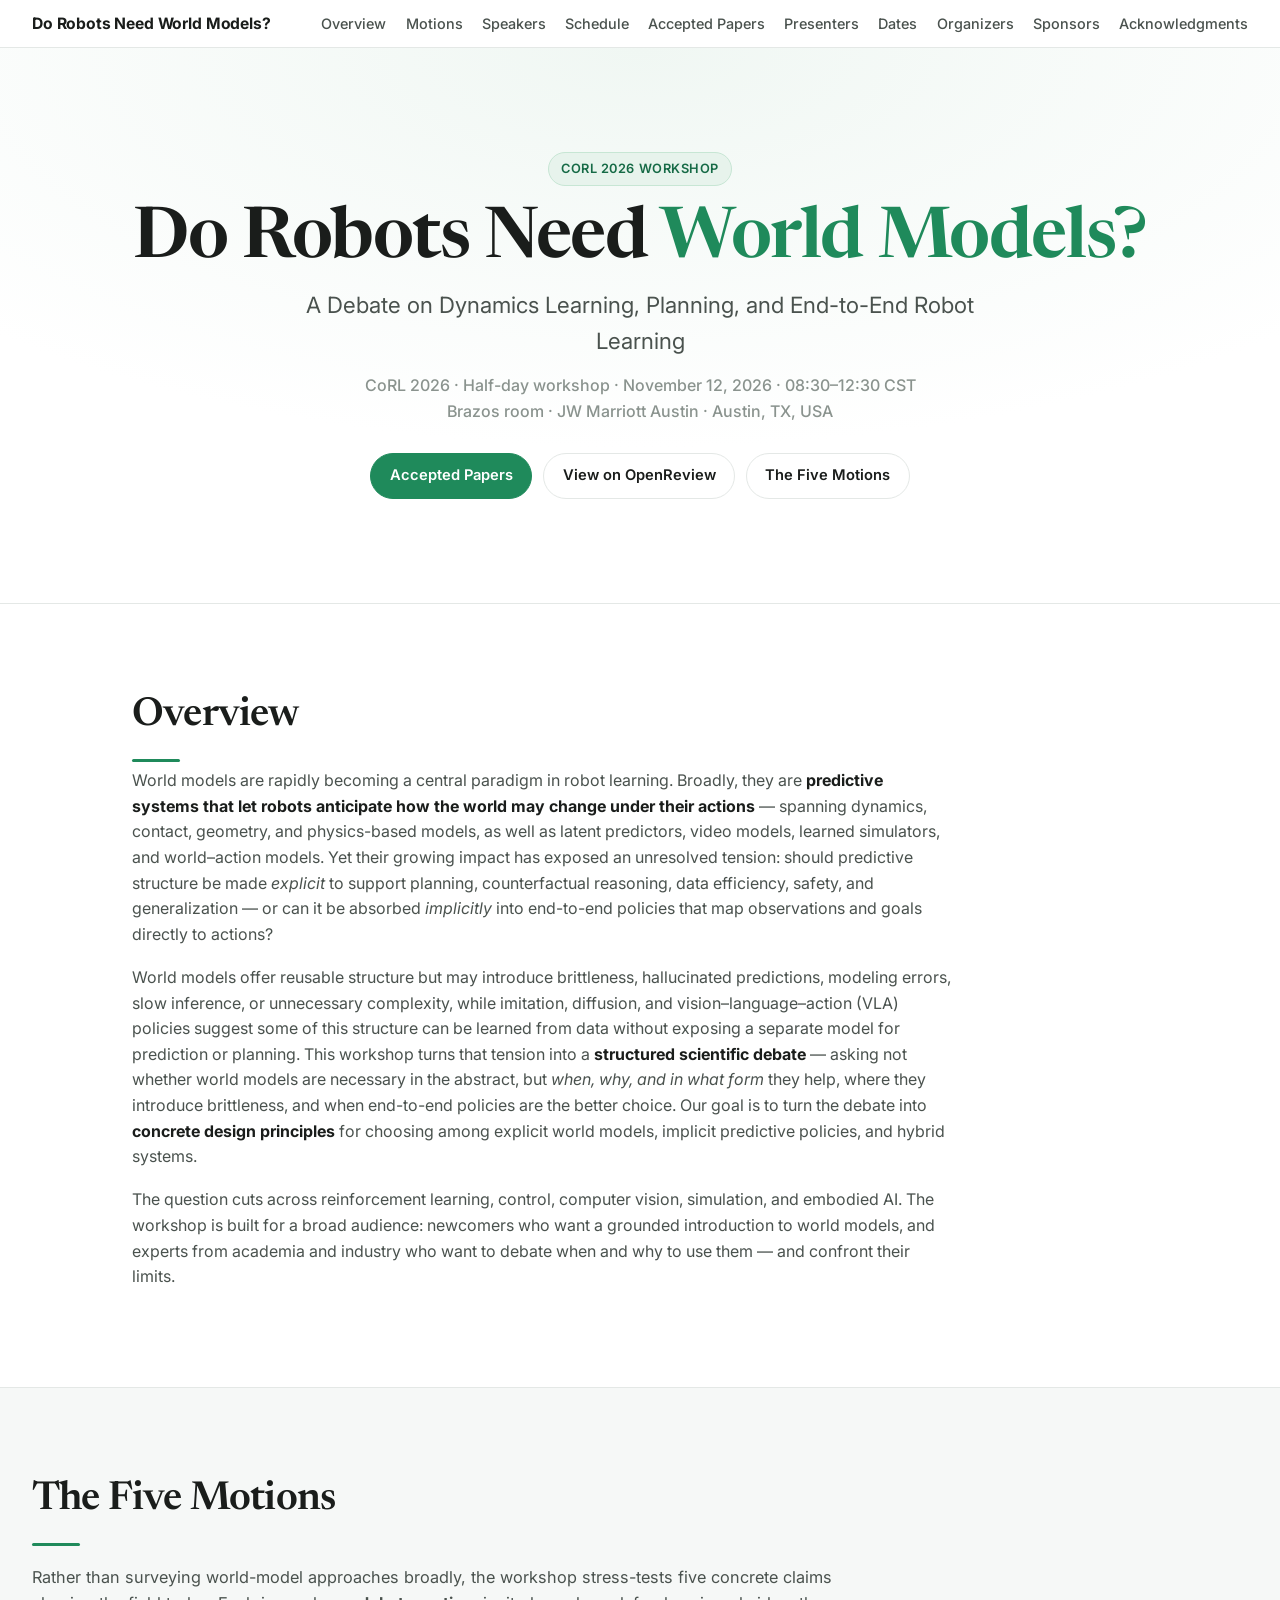
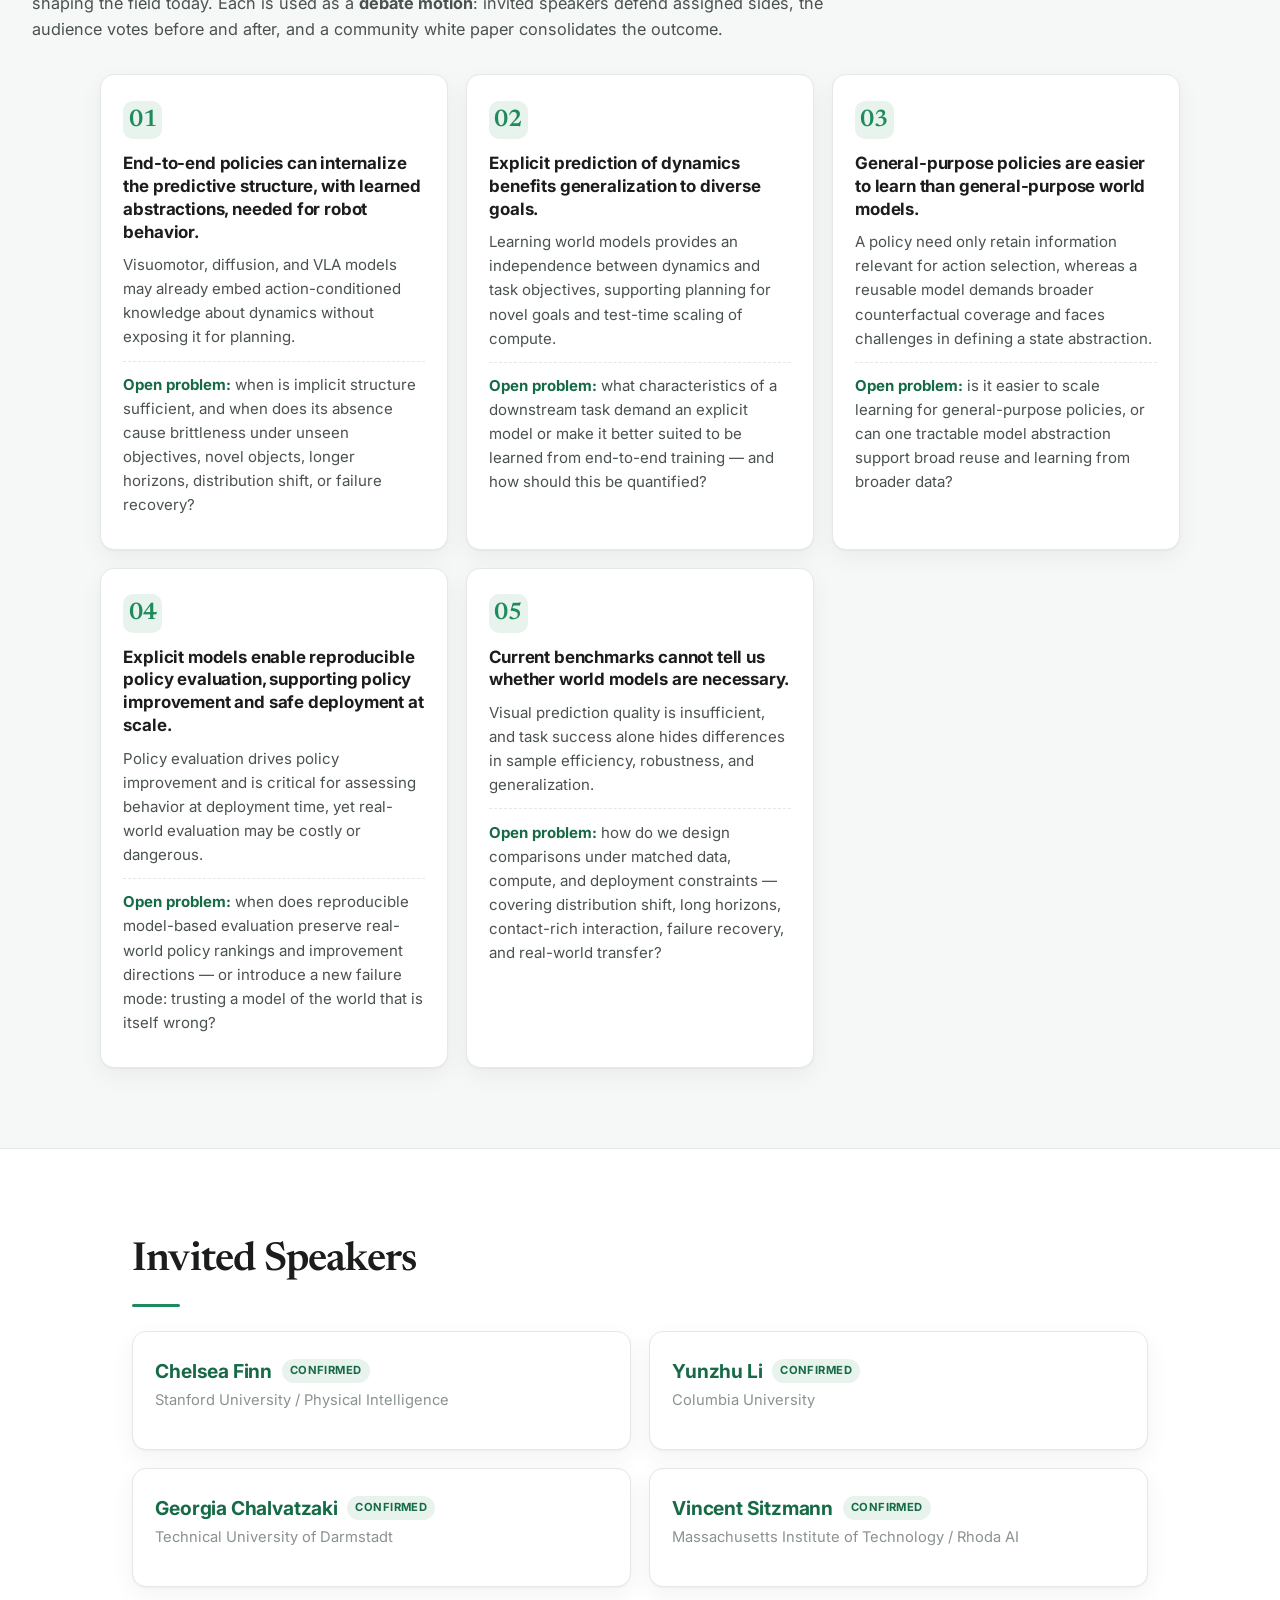
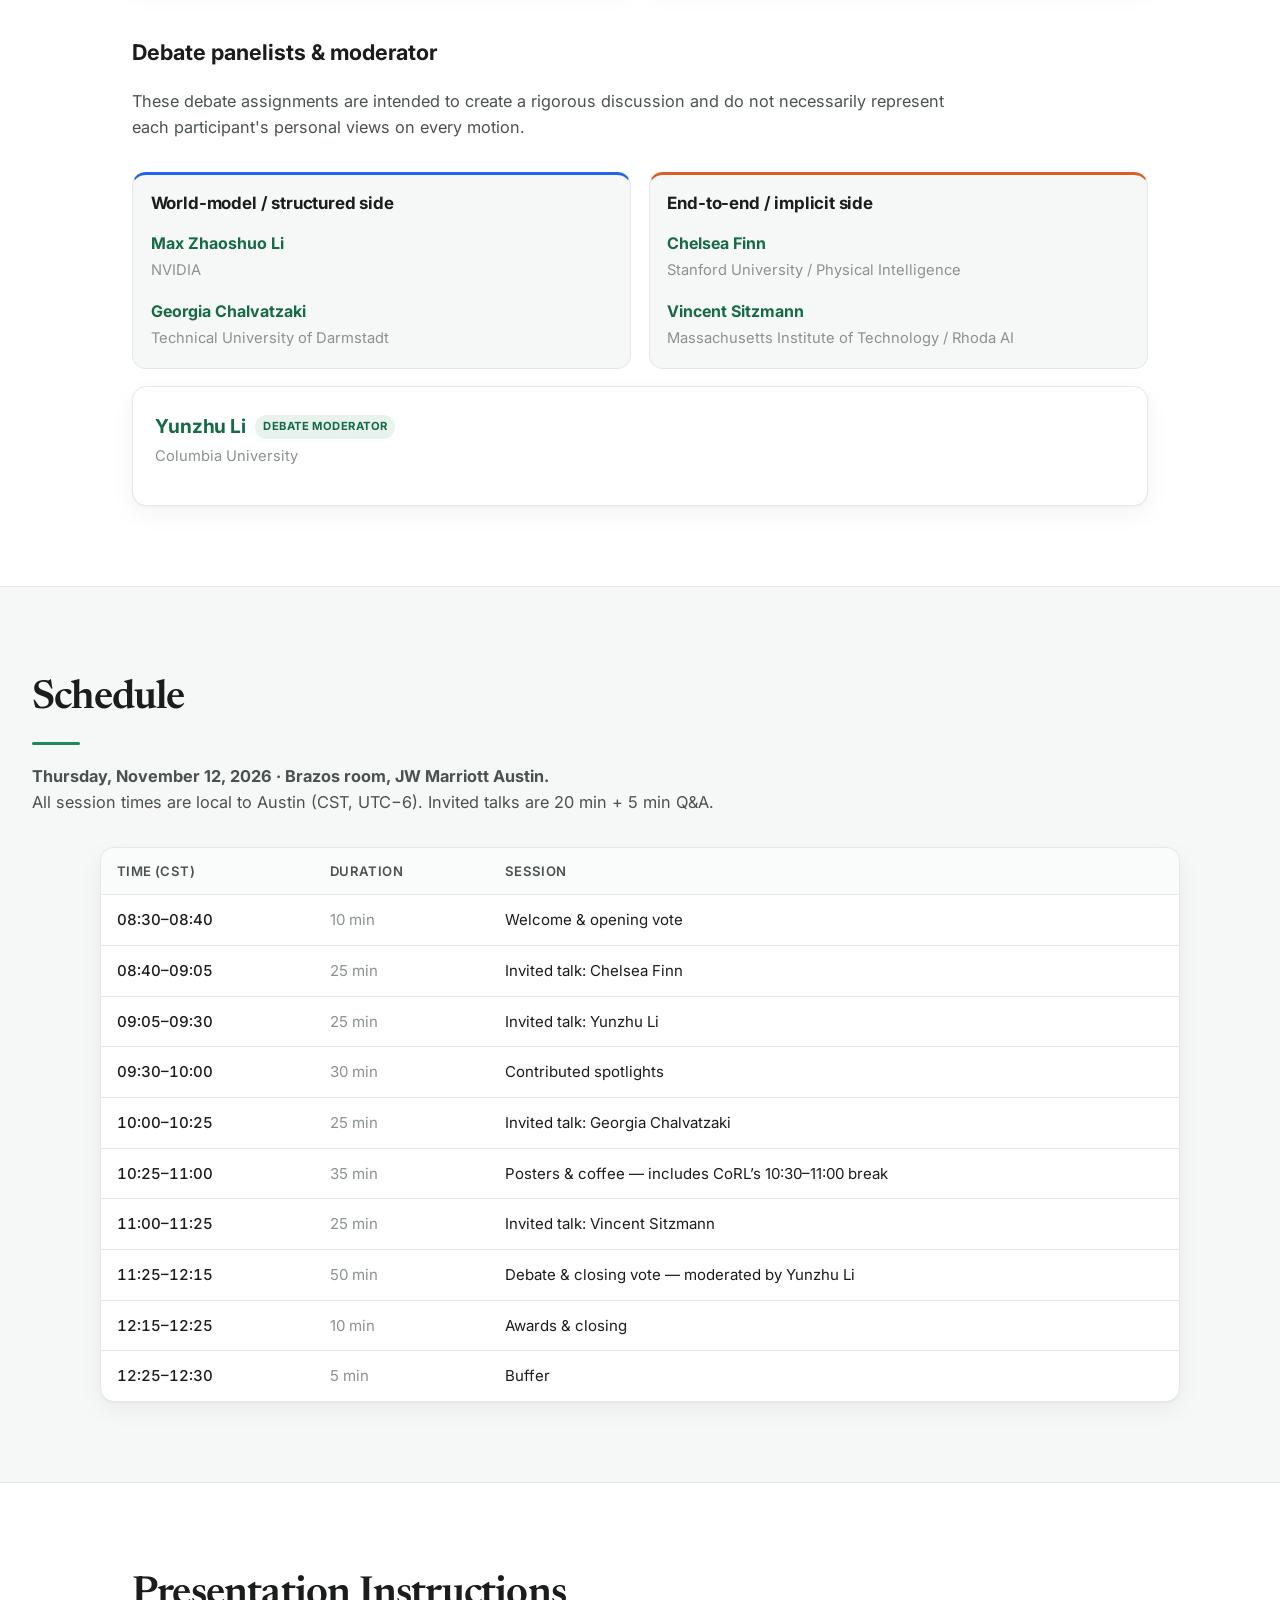
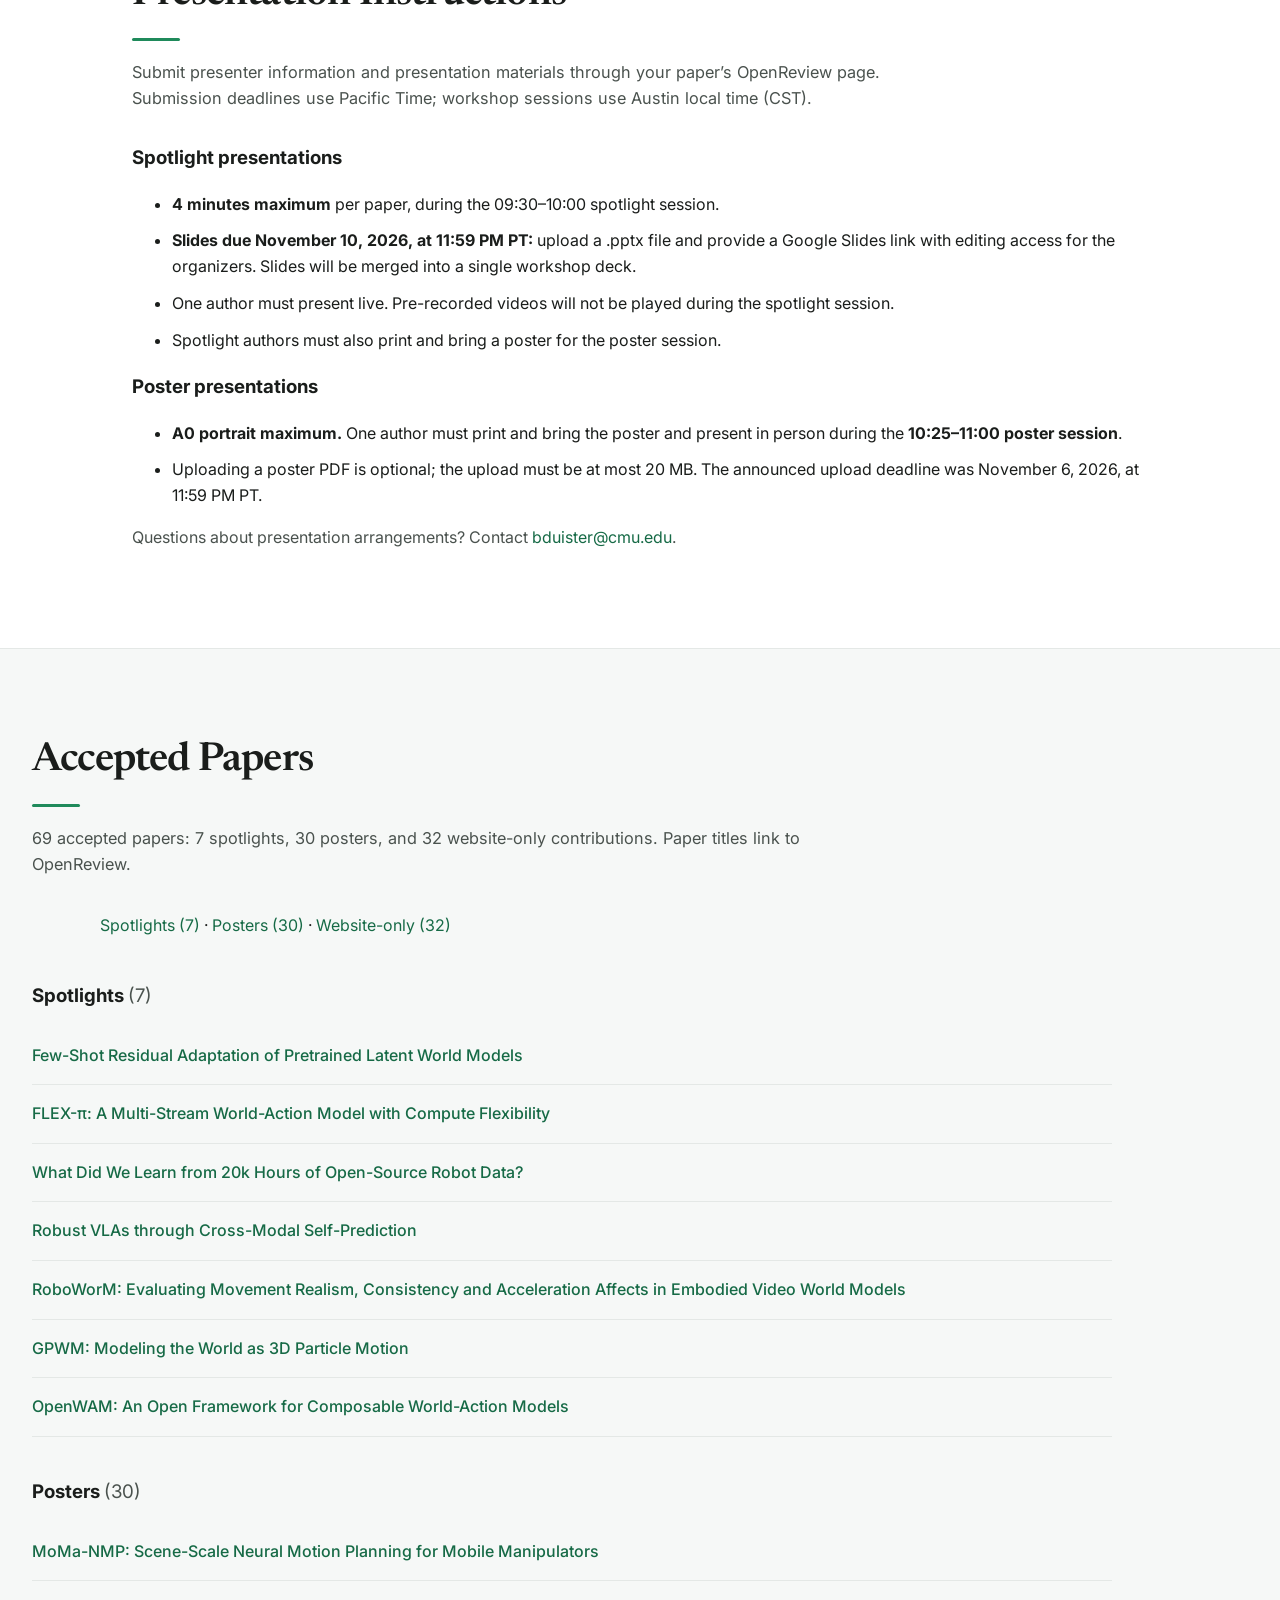
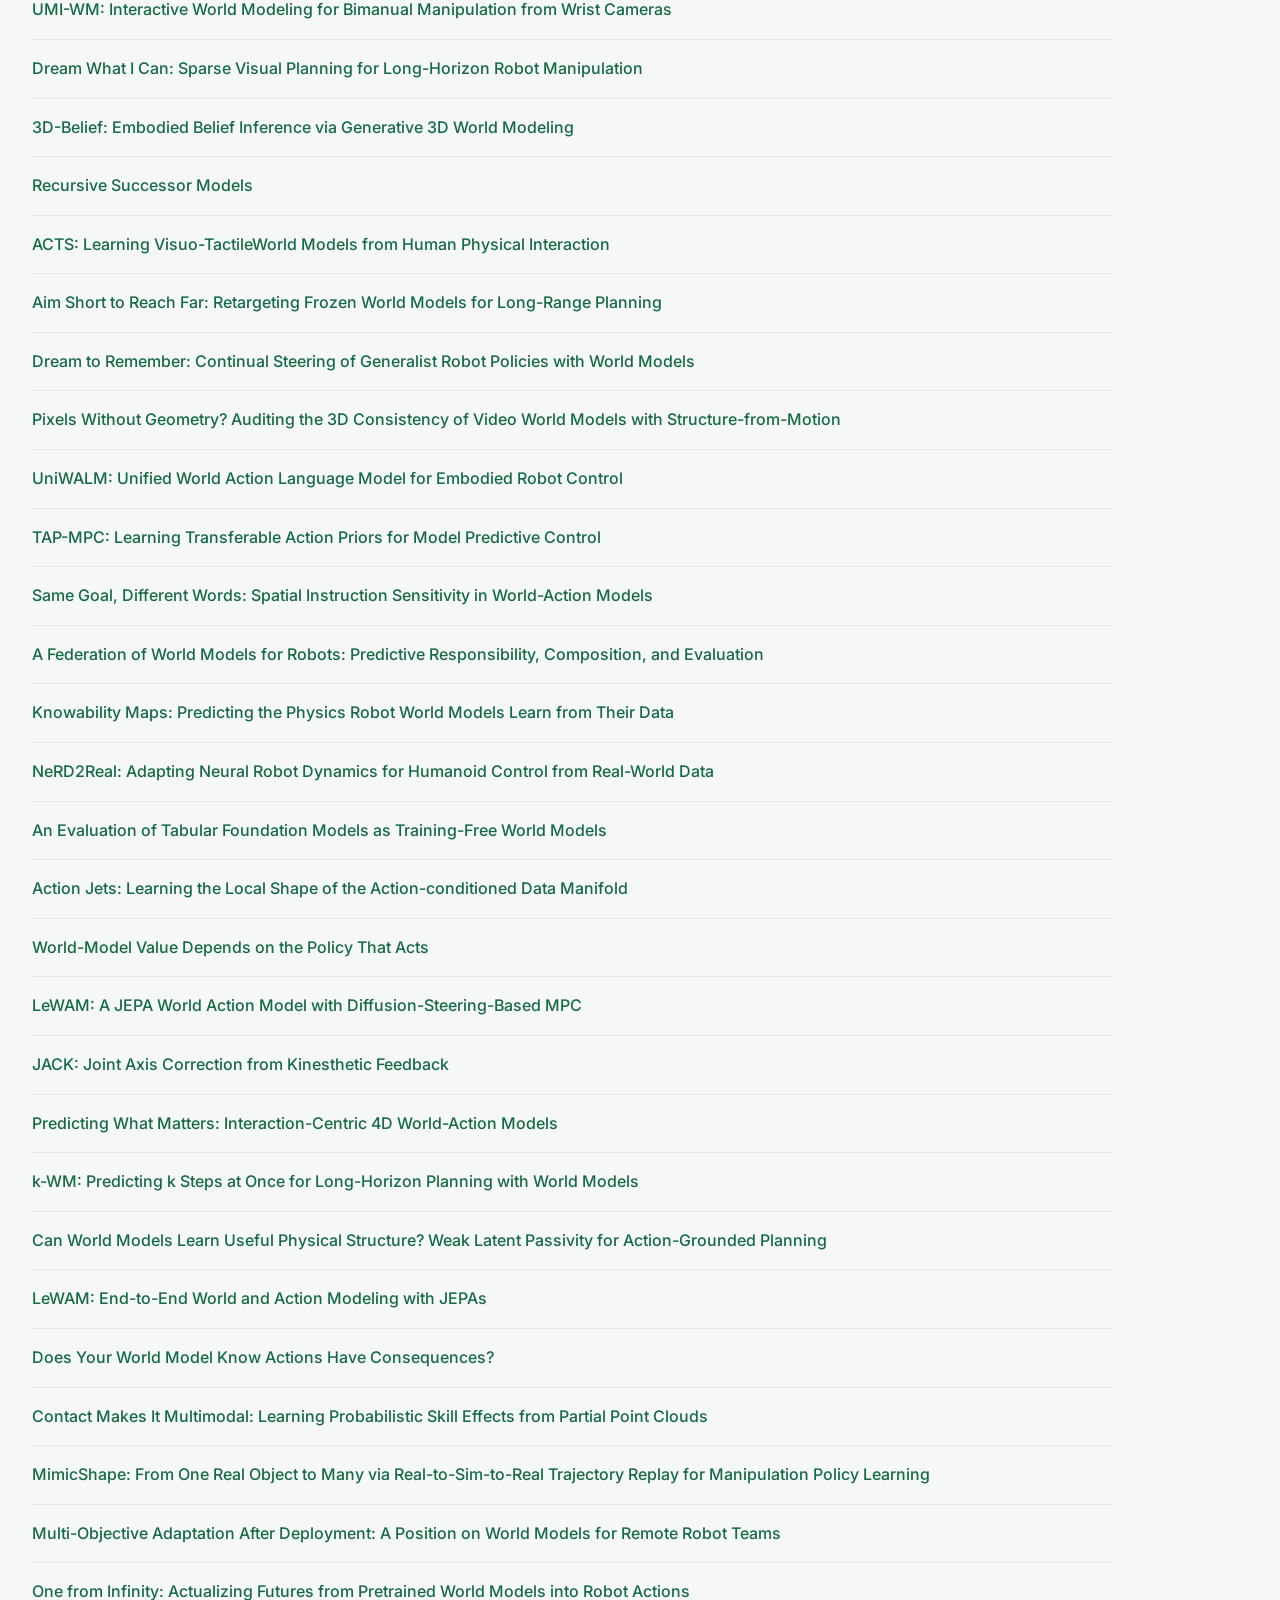
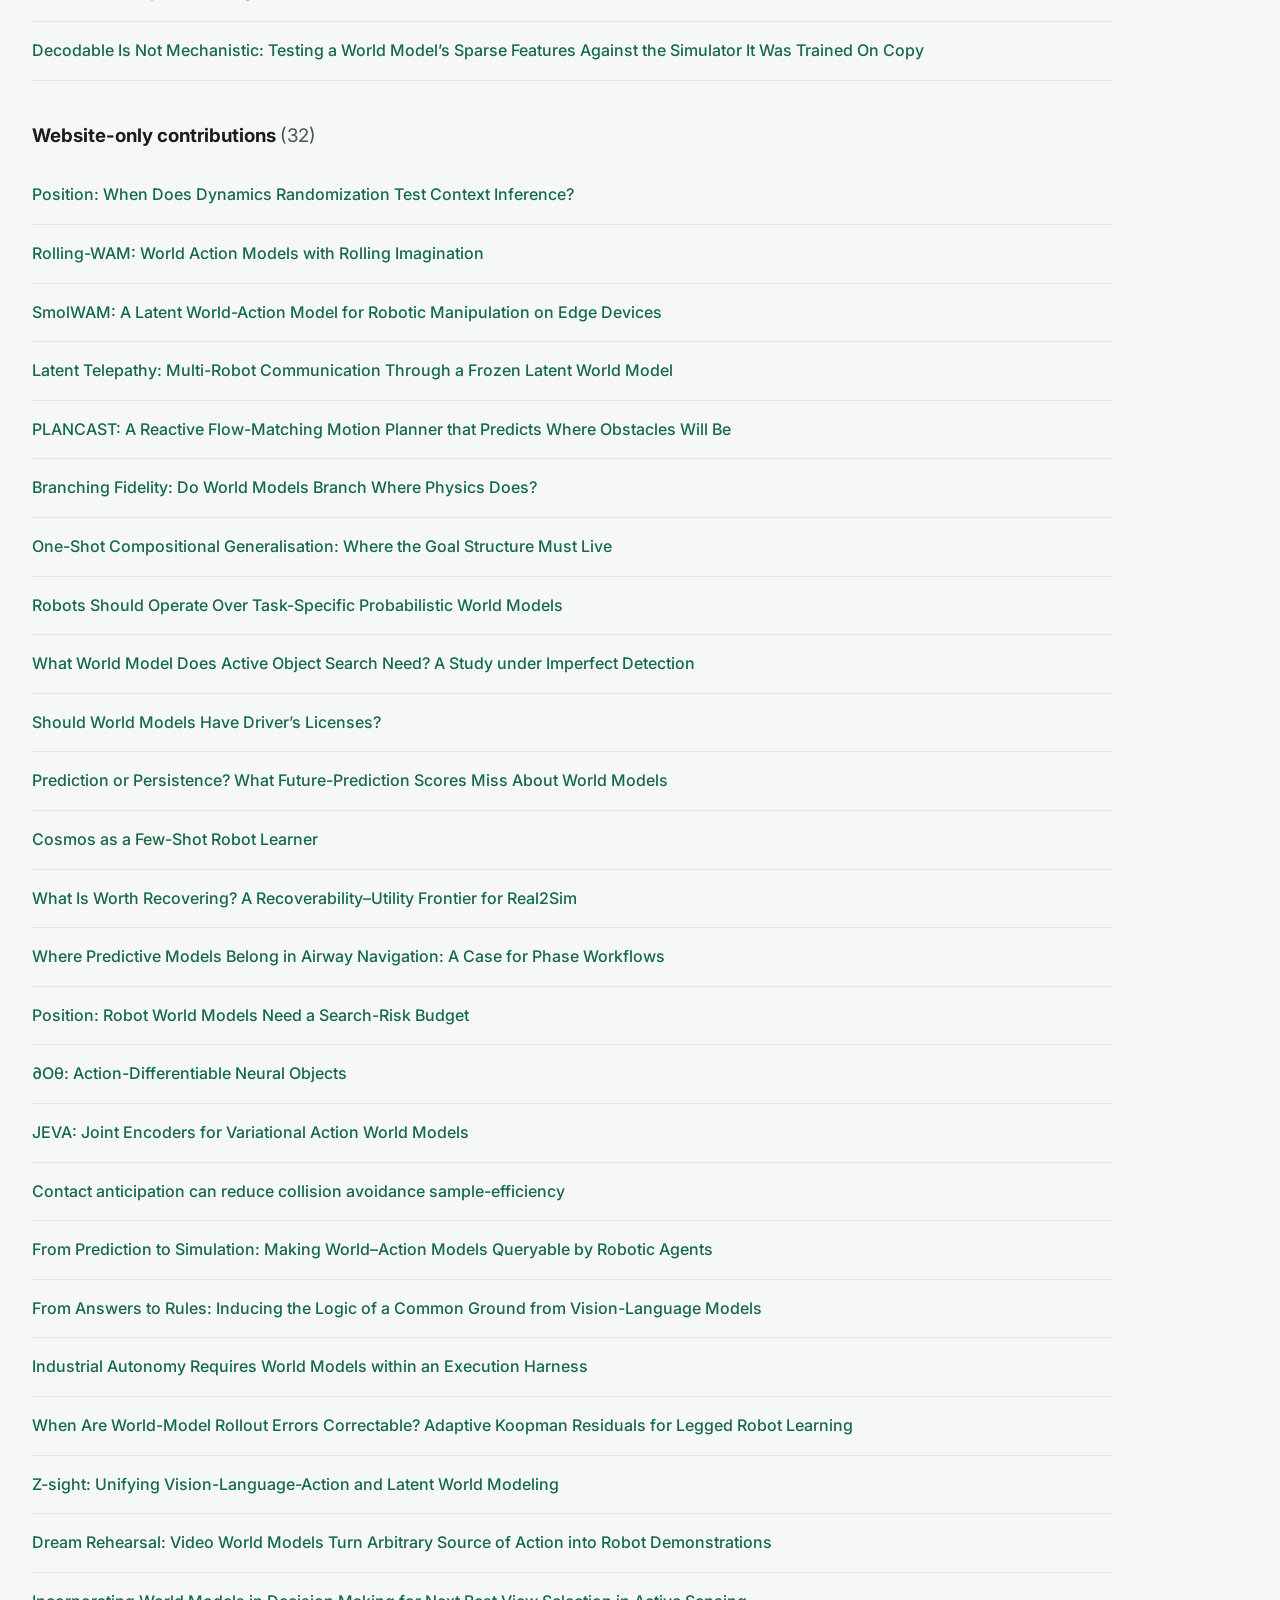
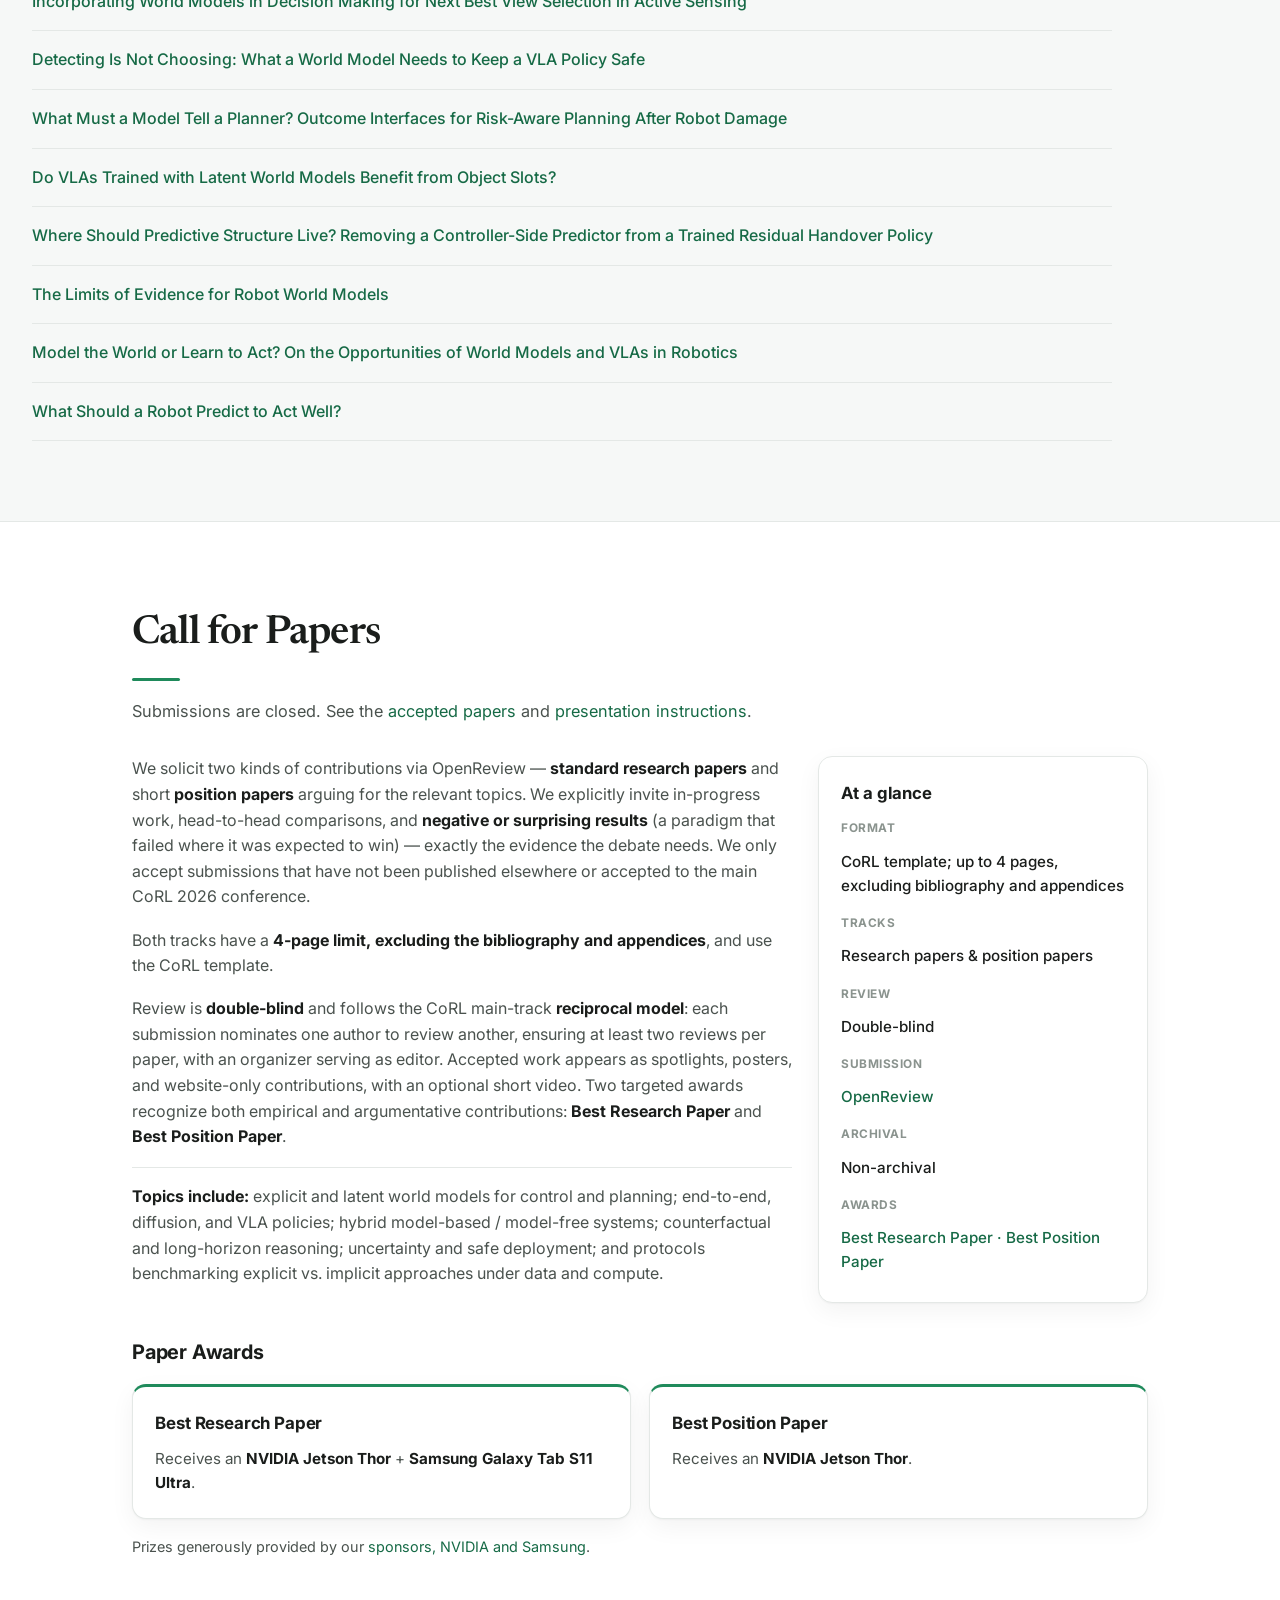
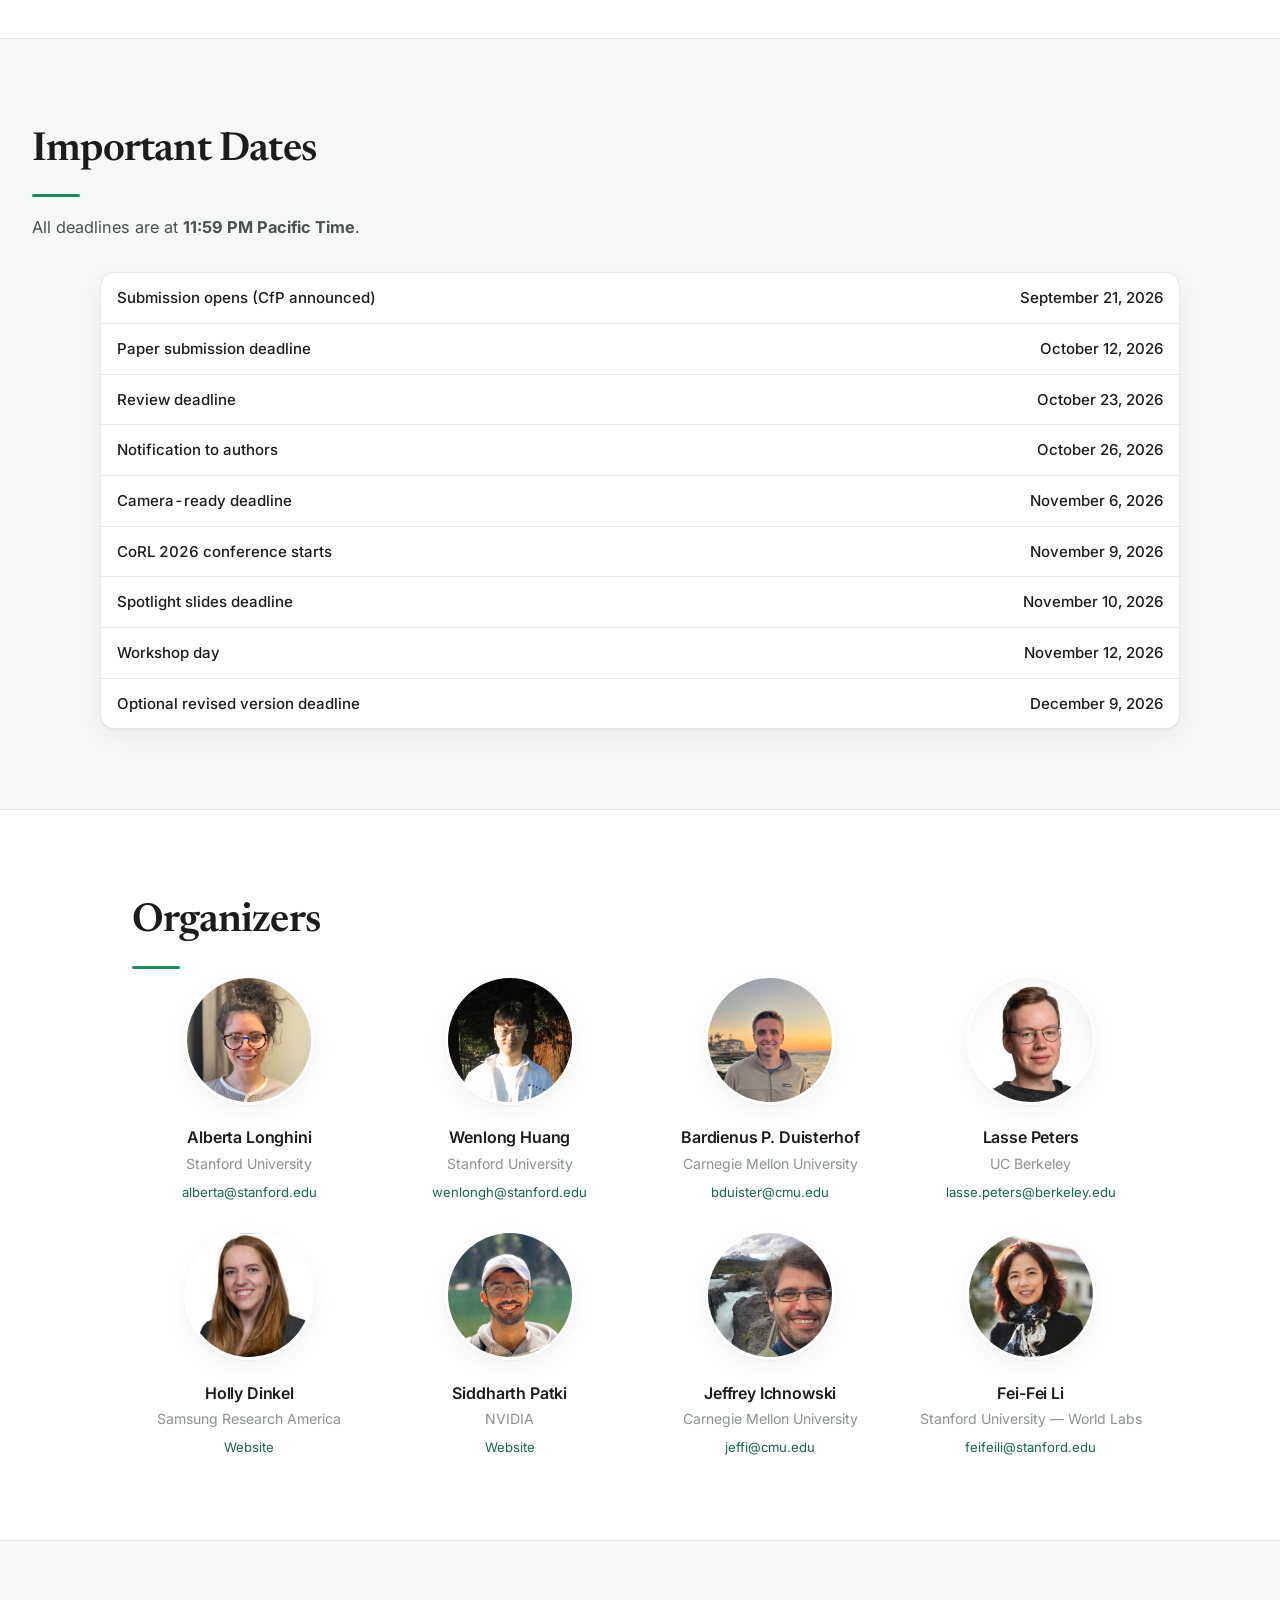
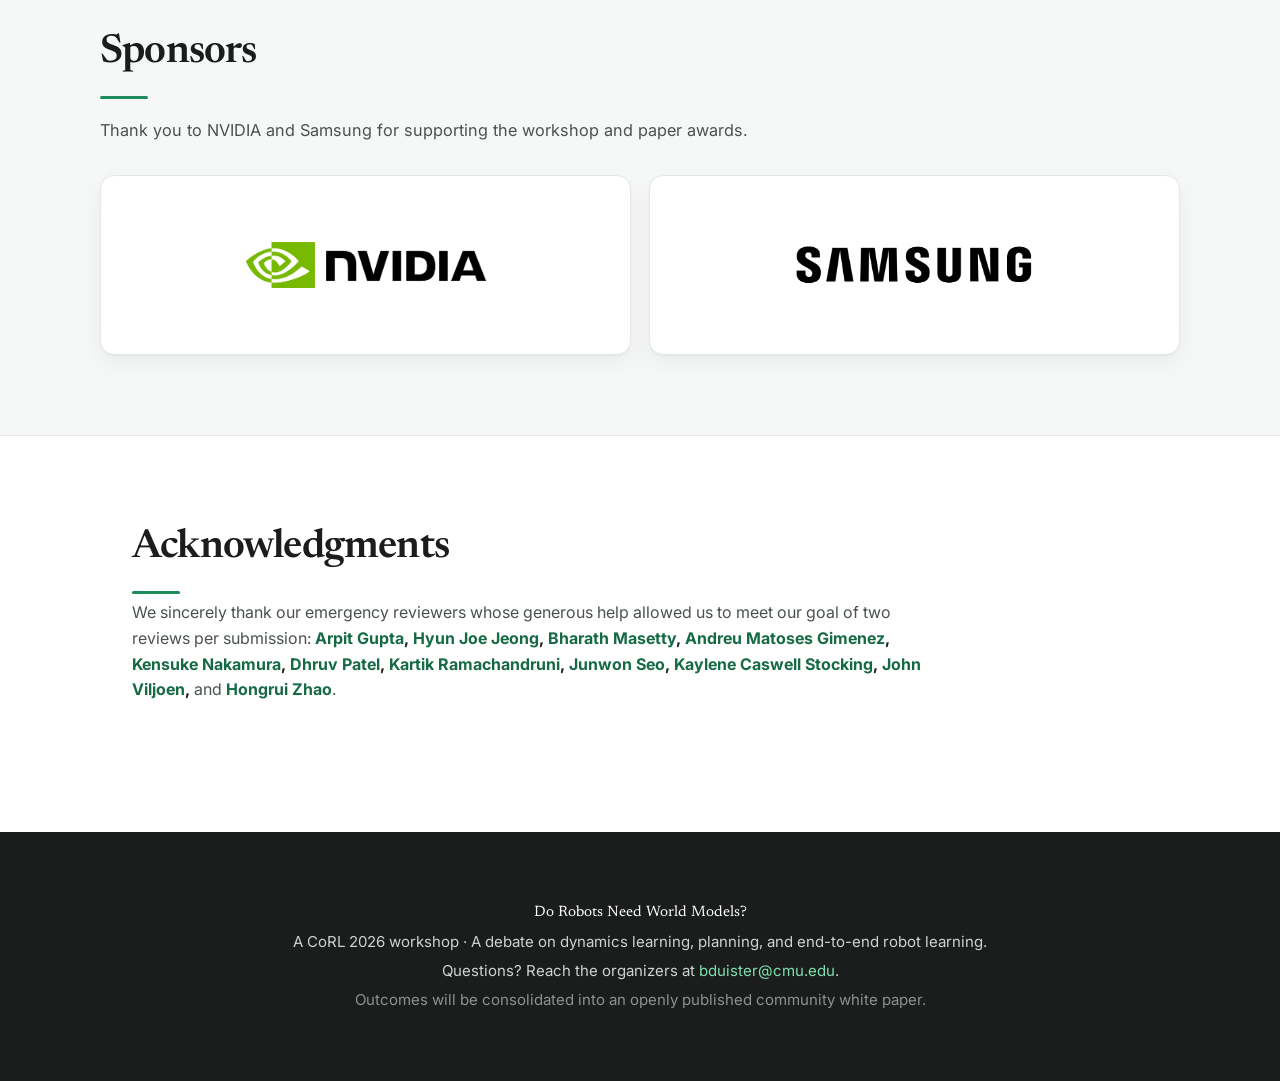
==== commit dcb56f9e: "Align debate motions with organizer decision to drop motion five" ====
--- a/index.html
+++ b/index.html
@@ -52,7 +52,7 @@
       <div class="hero__cta">
         <a class="btn btn--primary" href="#papers">Accepted Papers</a>
         <a class="btn" href="https://openreview.net/group?id=robot-learning.org/CoRL/2026/Workshop/do-robots-need-world-models" target="_blank" rel="noopener">View on OpenReview</a>
-        <a class="btn" href="#motions">The Six Motions</a>
+        <a class="btn" href="#motions">The Five Motions</a>
       </div>
     </div>
   </section>
@@ -90,9 +90,9 @@
 
     <!-- ============ MOTIONS ============ -->
     <section class="section section--alt" id="motions">
-      <h2 class="section__title">The Six Motions</h2>
+      <h2 class="section__title">The Five Motions</h2>
       <p class="section__lead">
-        Rather than surveying world-model approaches broadly, the workshop stress-tests six concrete claims
+        Rather than surveying world-model approaches broadly, the workshop stress-tests five concrete claims
         shaping the field today. Each is used as a <strong>debate motion</strong>: invited speakers defend assigned
         sides, the audience votes before and after, and a community white paper consolidates the outcome.
       </p>
@@ -123,12 +123,6 @@
         </article>
         <article class="motion">
           <span class="motion__num">05</span>
-          <h3>The real question is not <em>whether</em> to use world models, but <em>where</em> the model should live.</h3>
-          <p>Predictive dynamics can appear as a deploy-time planner, a learned simulator, a training-time data generator, a pre-trained policy representation, a safety monitor, or an evaluation tool.</p>
-          <p class="motion__open"><strong>Open problem:</strong> which role fits which regime, given that a model useful for pretraining may fail at online control, and image prediction may not support contact-rich manipulation?</p>
-        </article>
-        <article class="motion">
-          <span class="motion__num">06</span>
           <h3>Current benchmarks cannot tell us whether world models are necessary.</h3>
           <p>Visual prediction quality is insufficient, and task success alone hides differences in sample efficiency, robustness, and generalization.</p>
           <p class="motion__open"><strong>Open problem:</strong> how do we design comparisons under matched data, compute, and deployment constraints &mdash; covering distribution shift, long horizons, contact-rich interaction, failure recovery, and real-world transfer?</p>
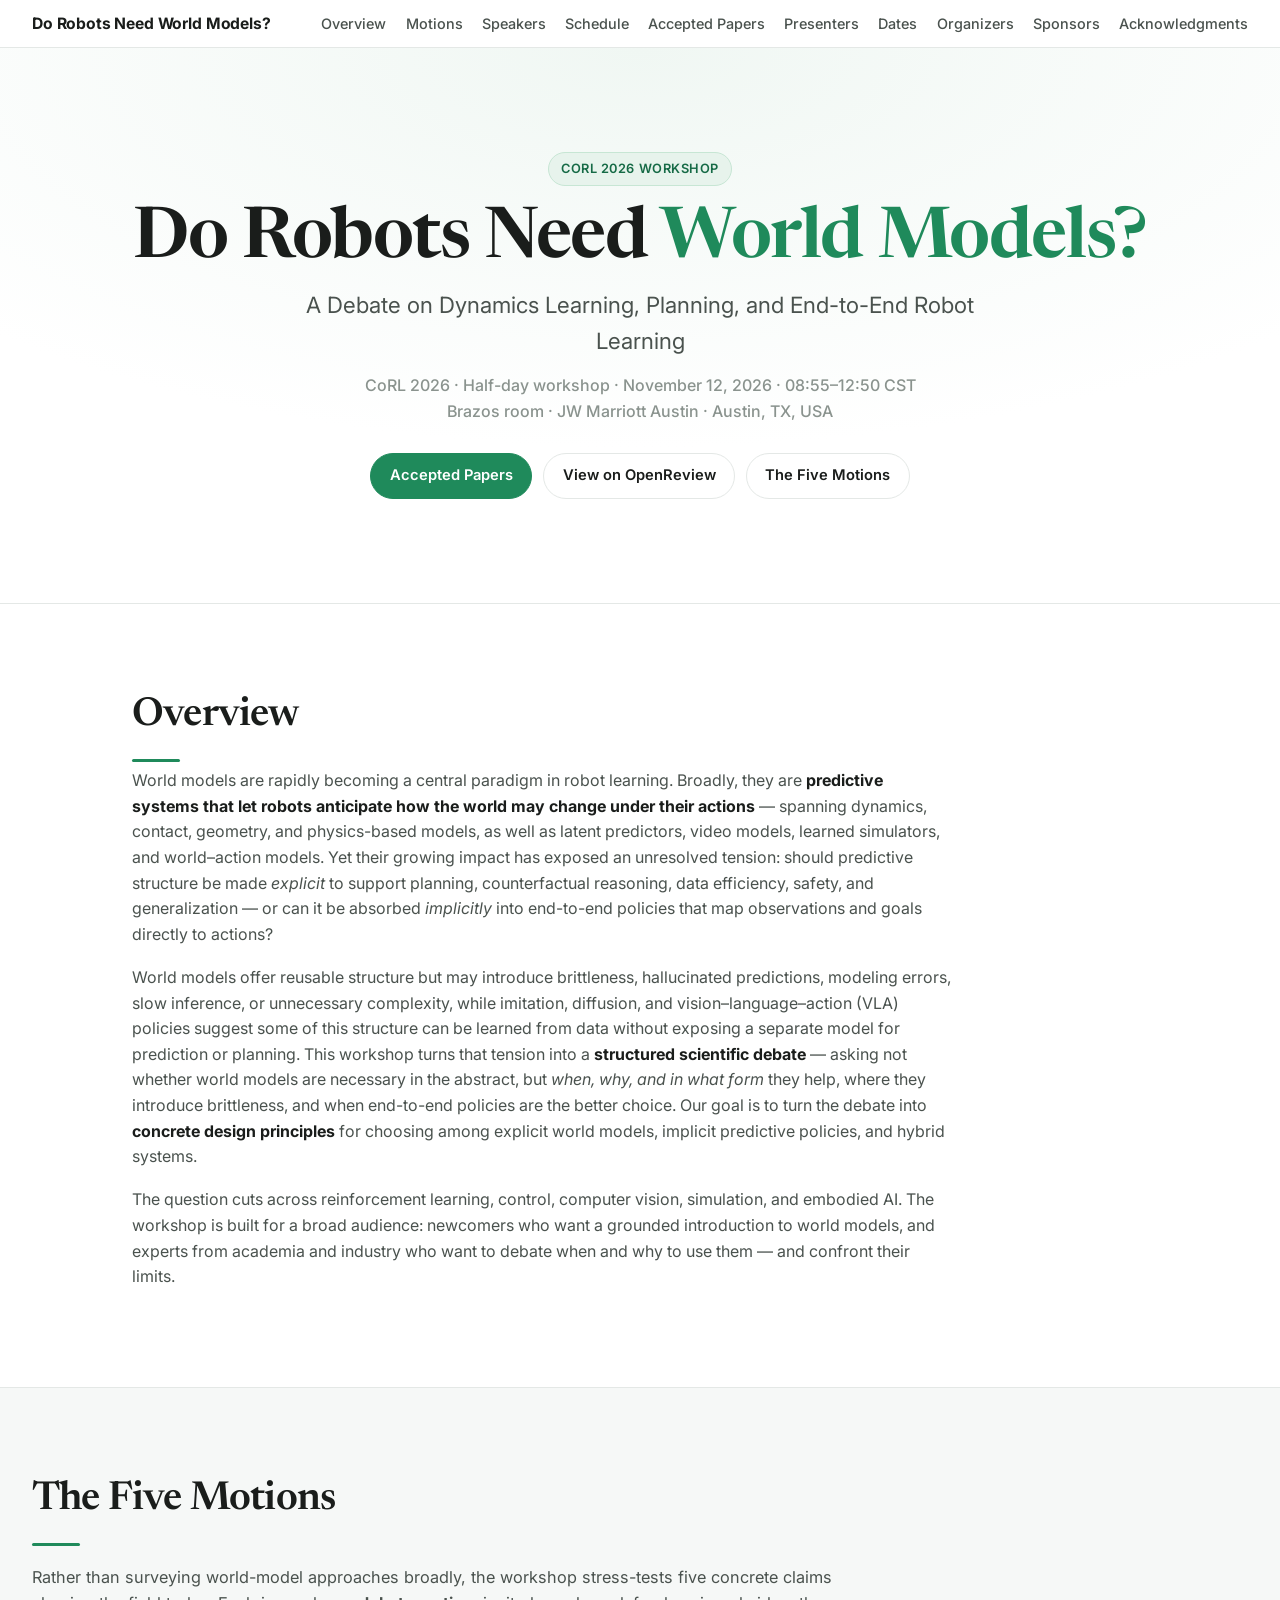
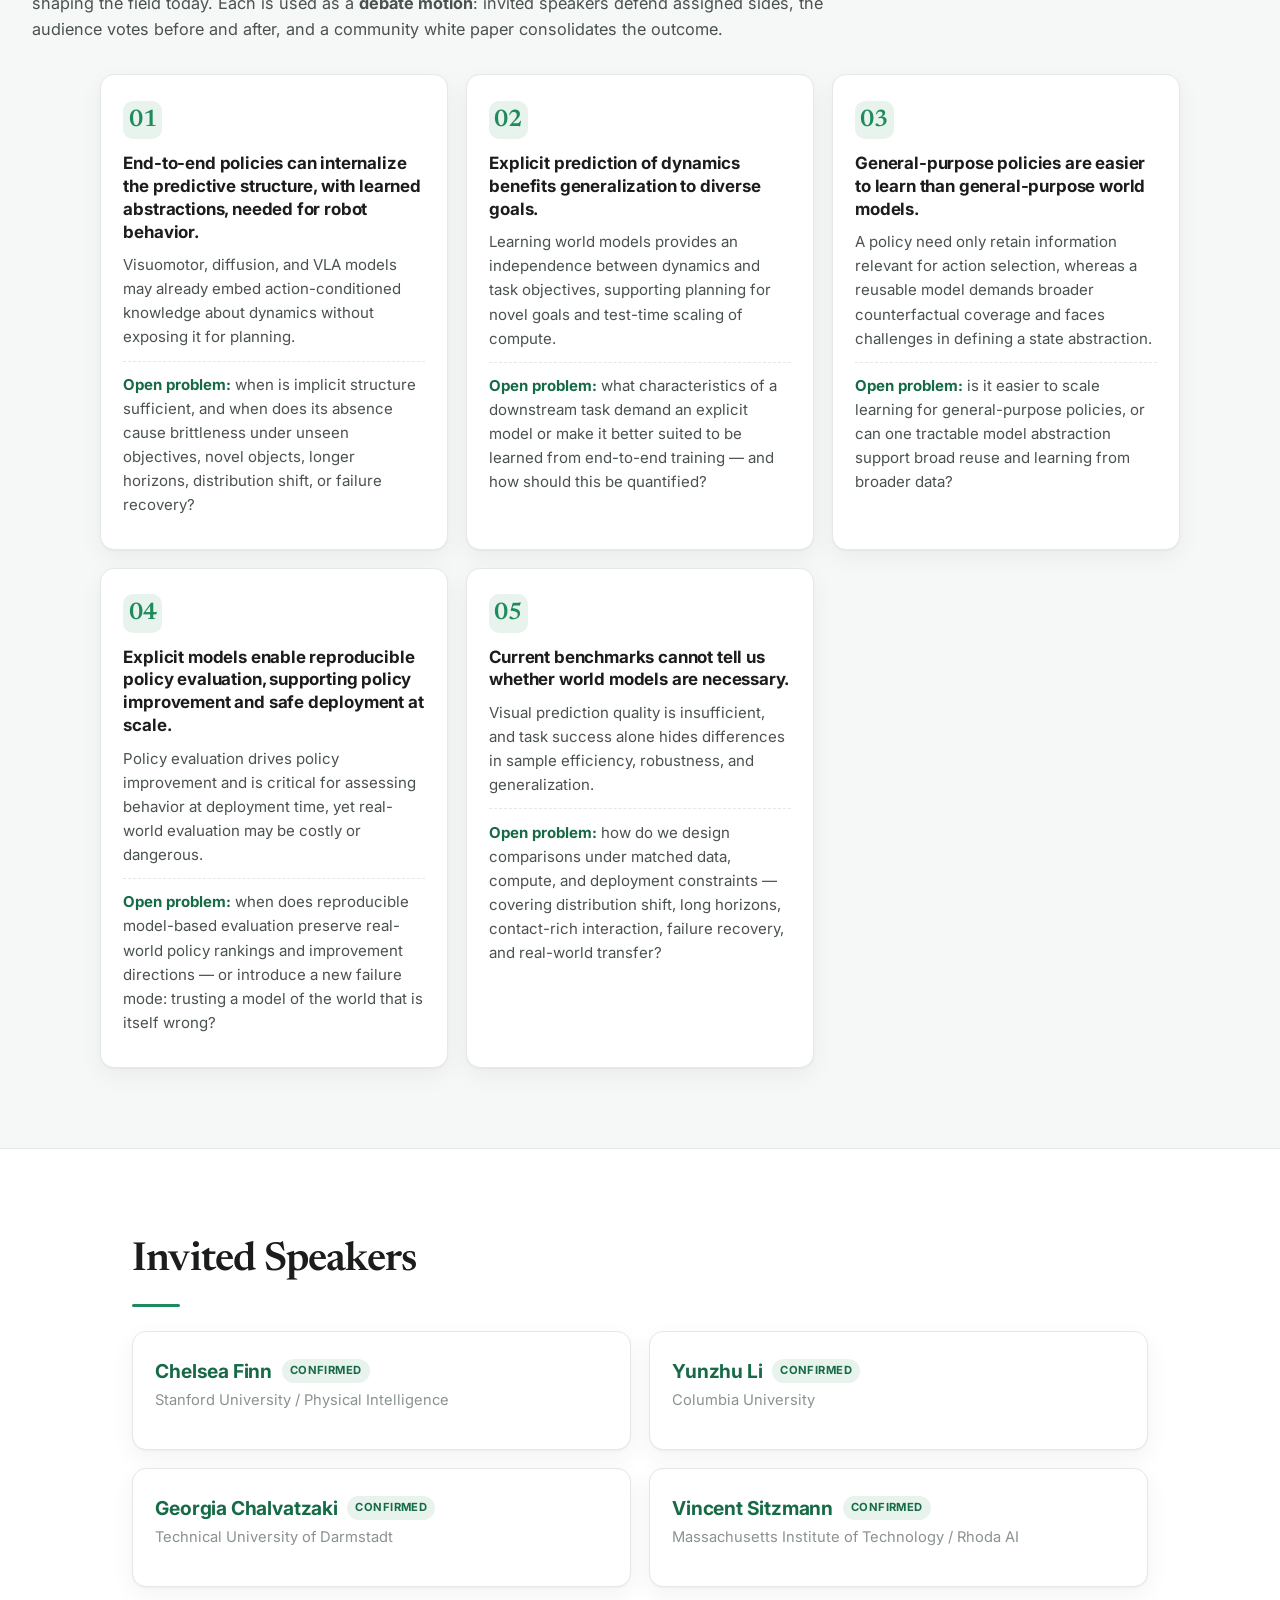
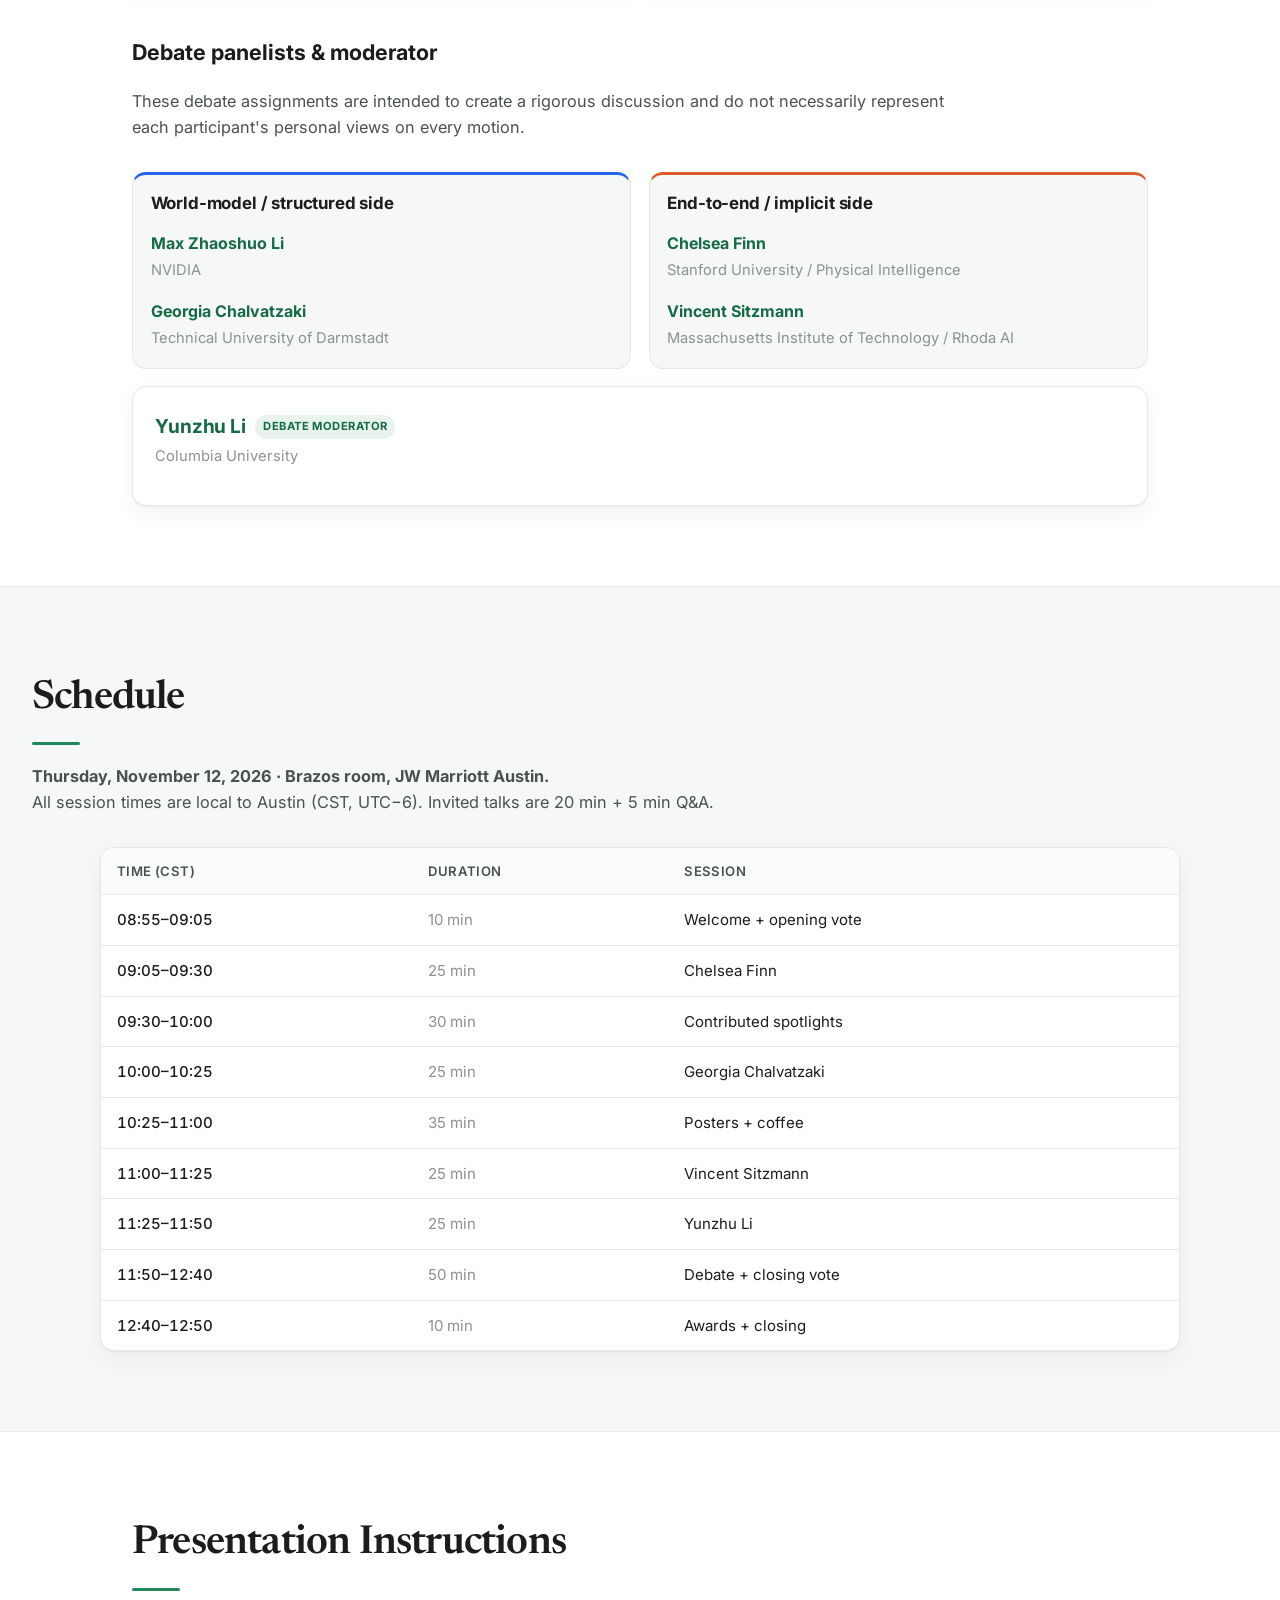
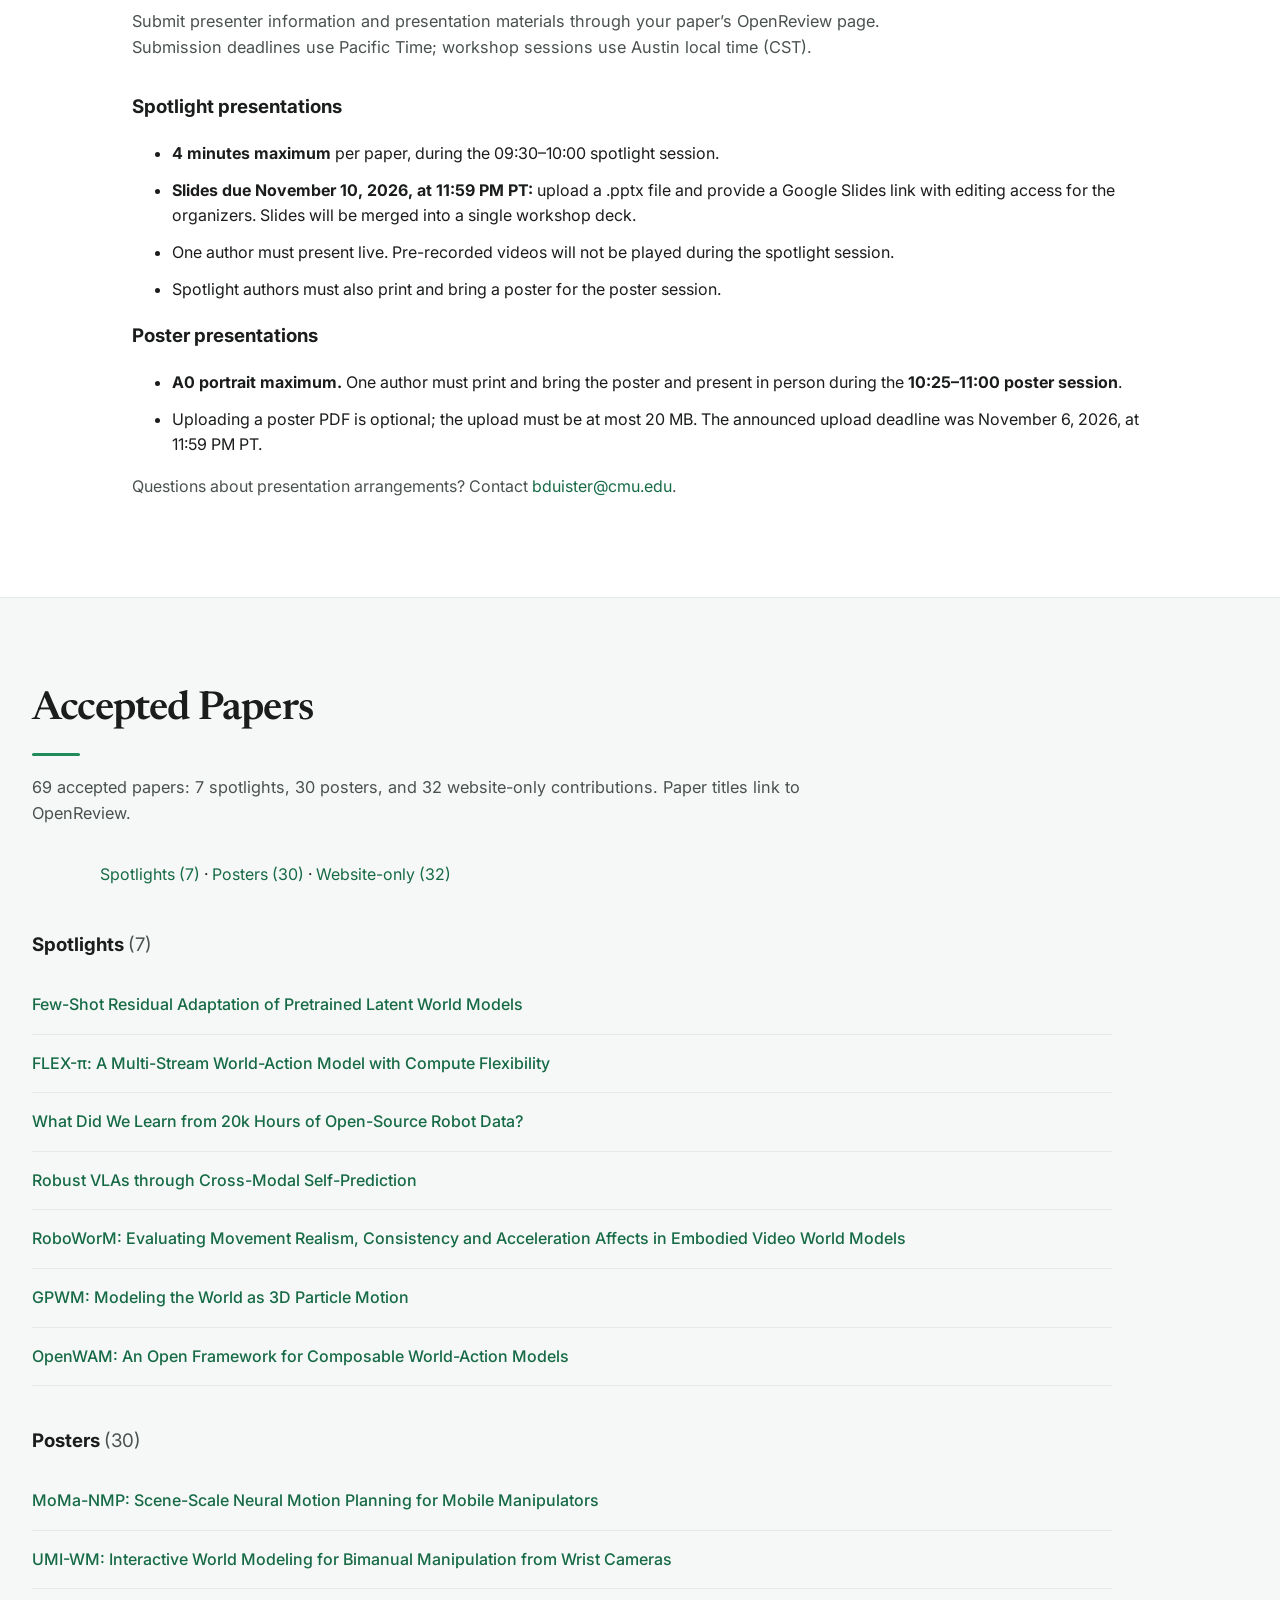
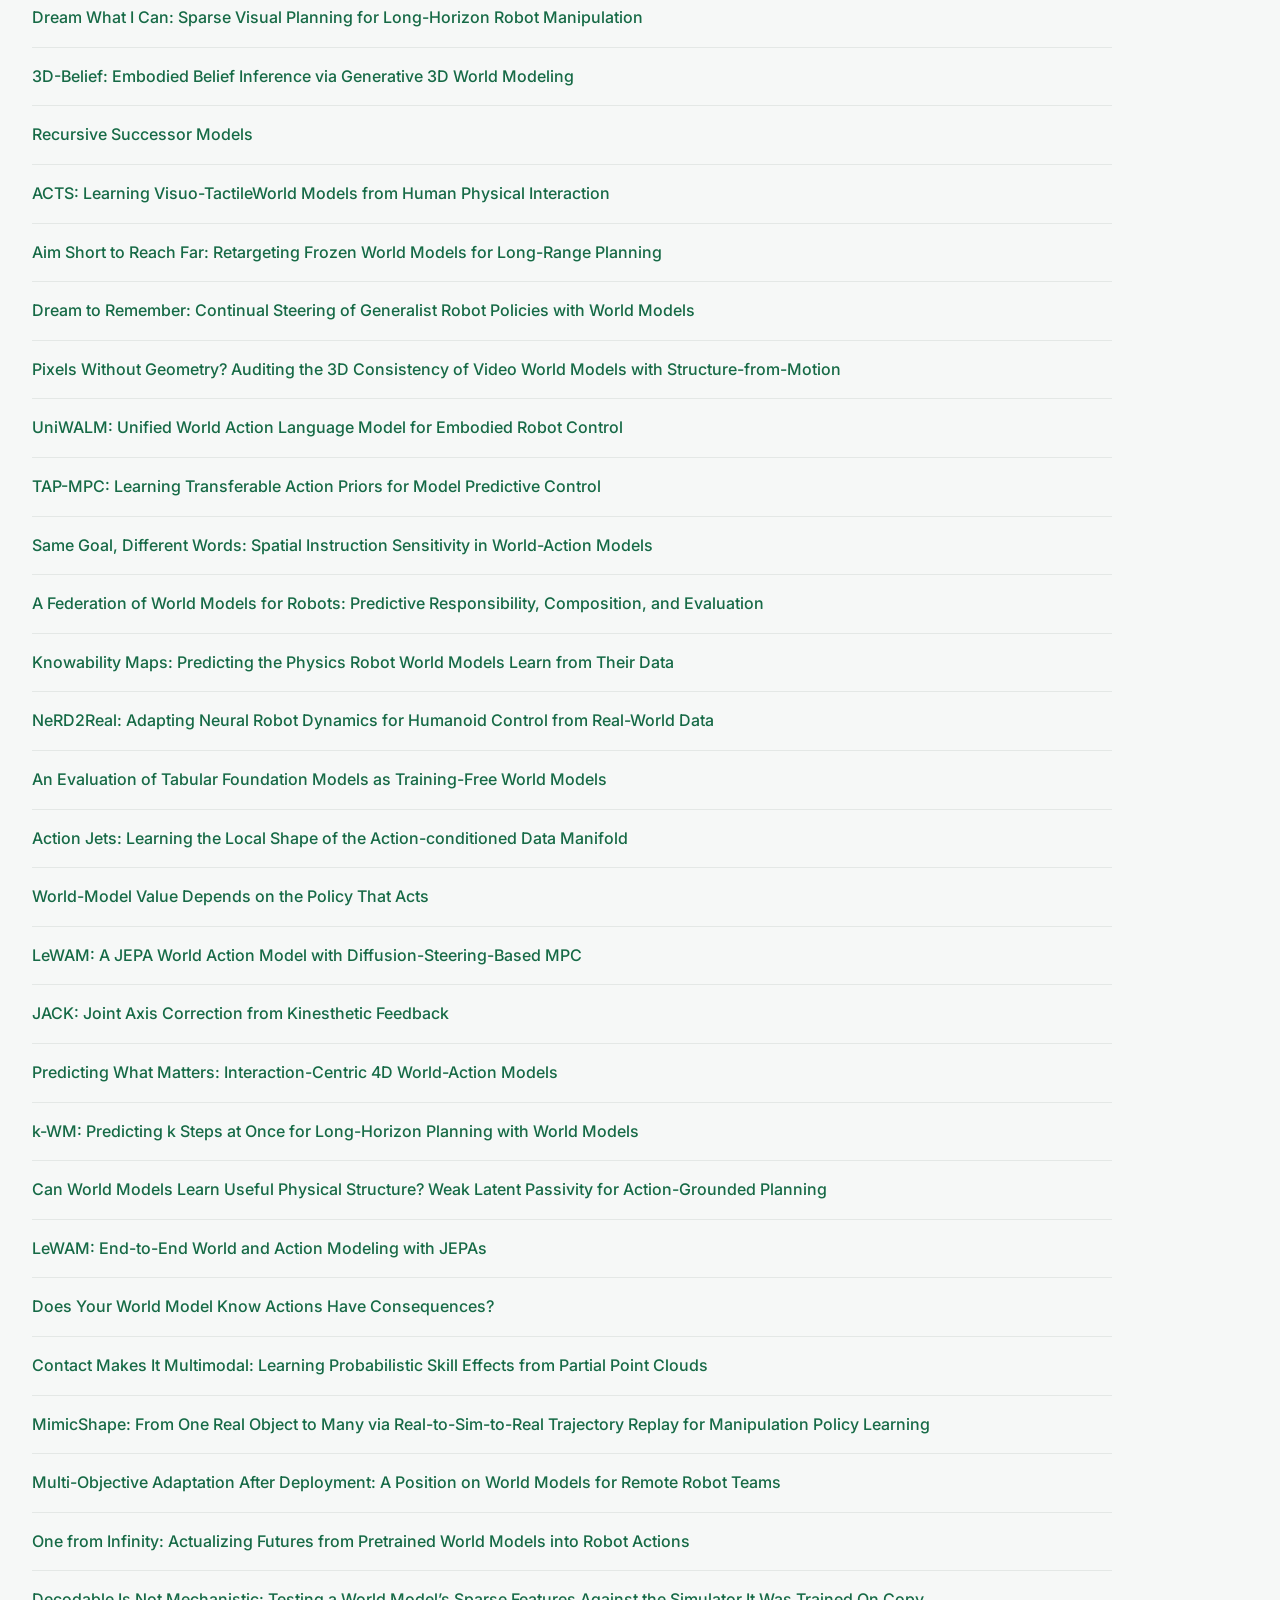
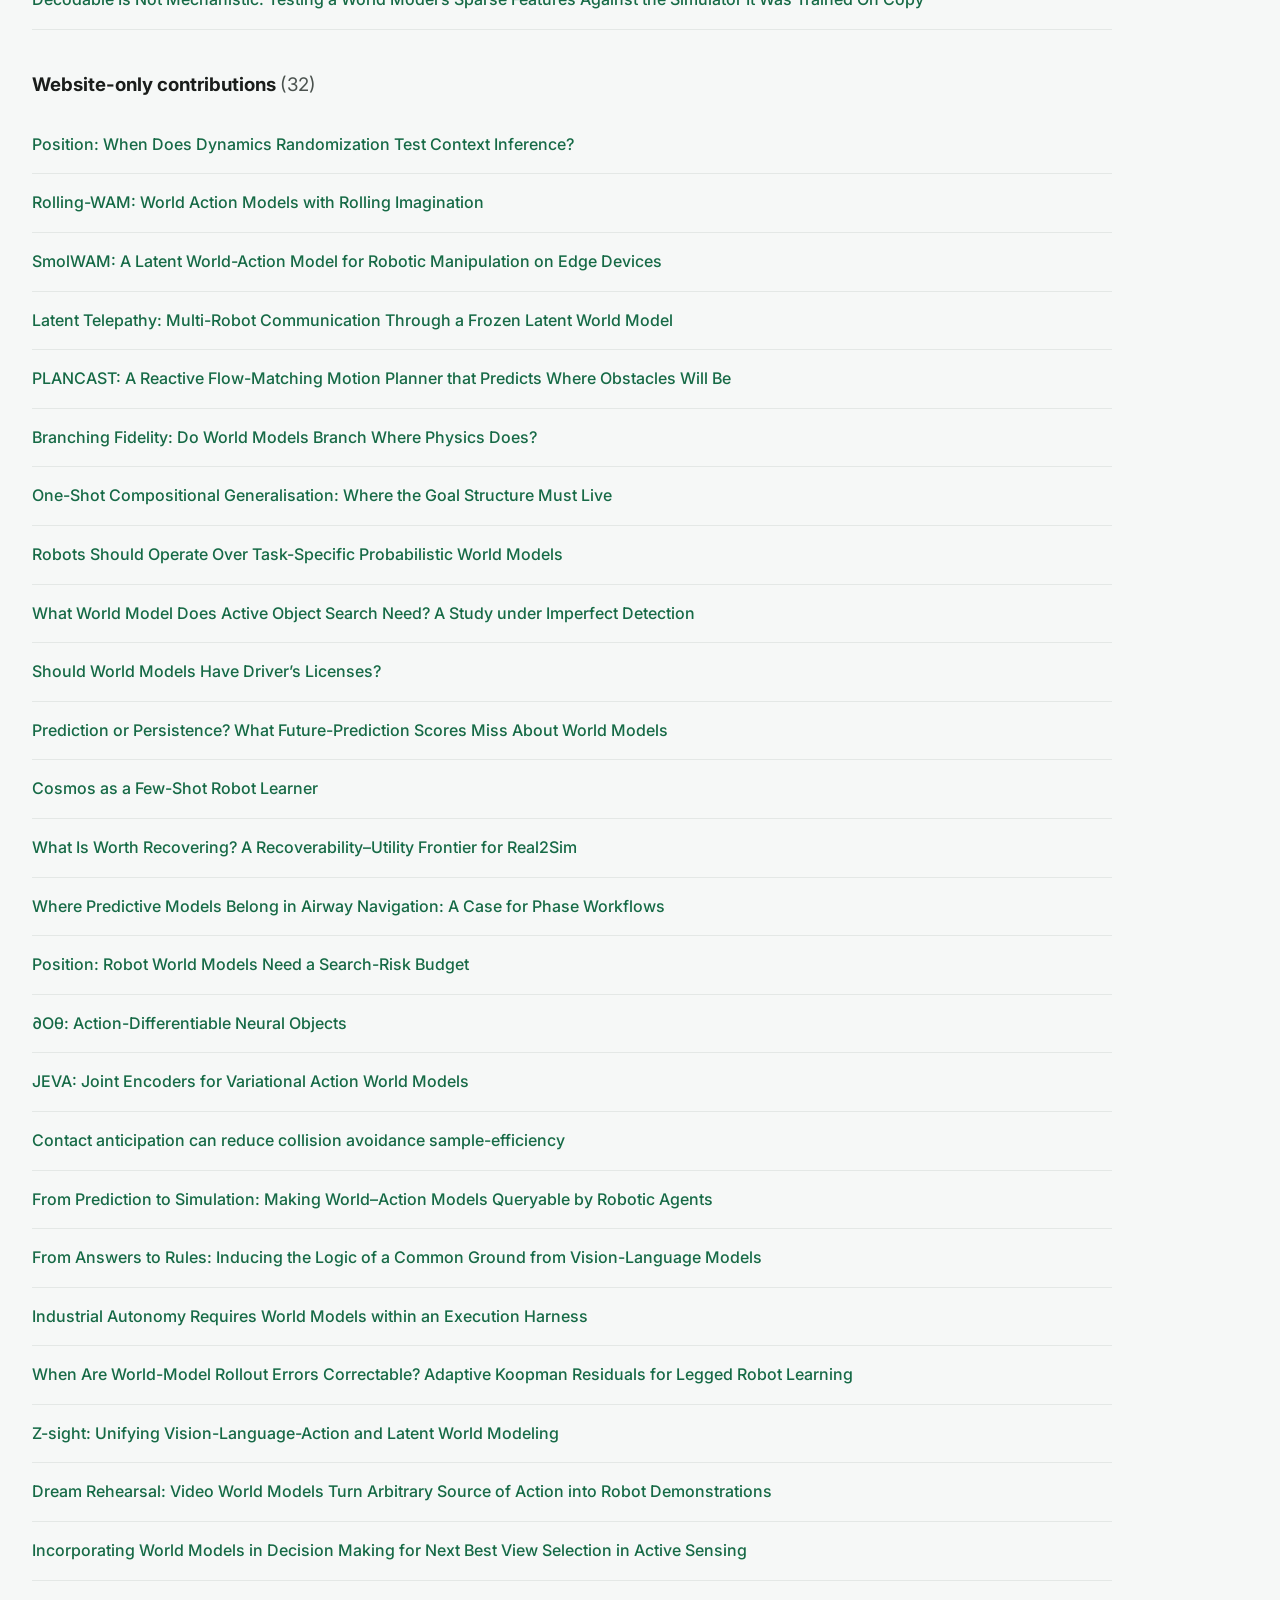
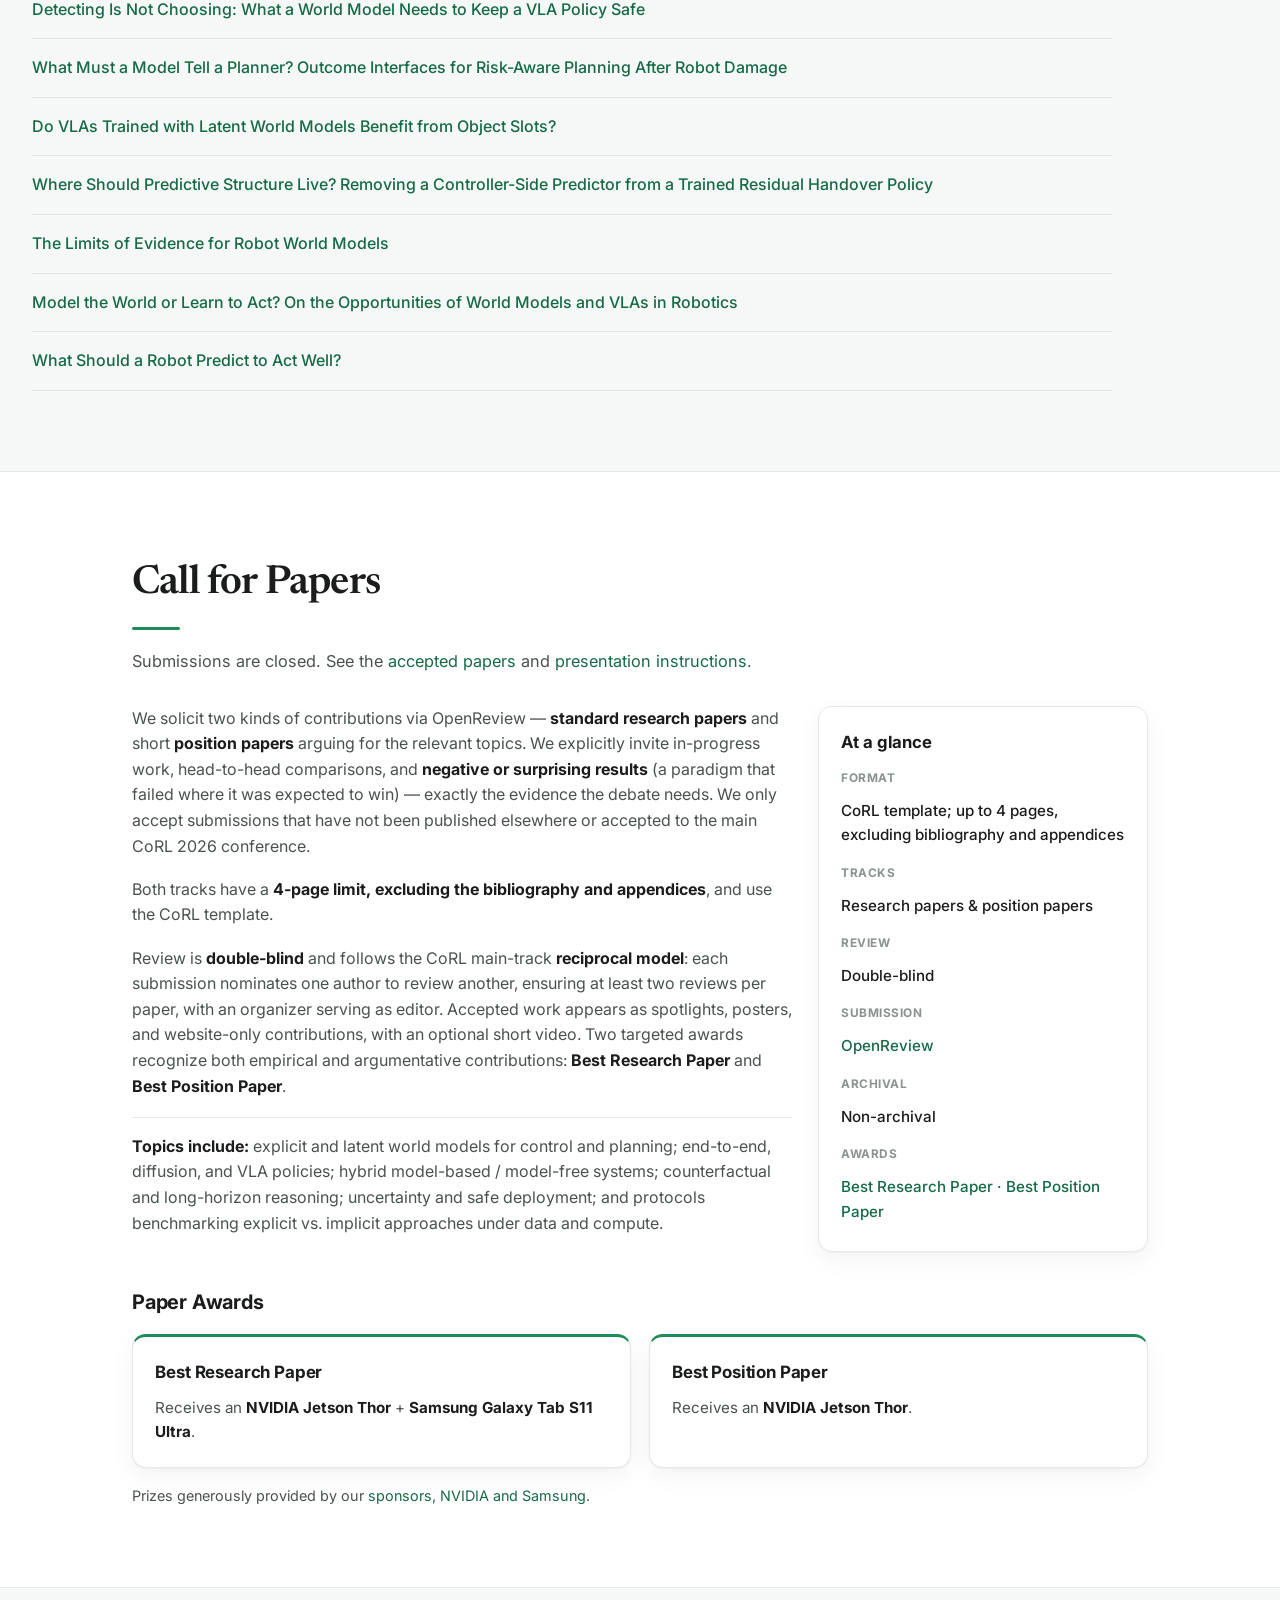
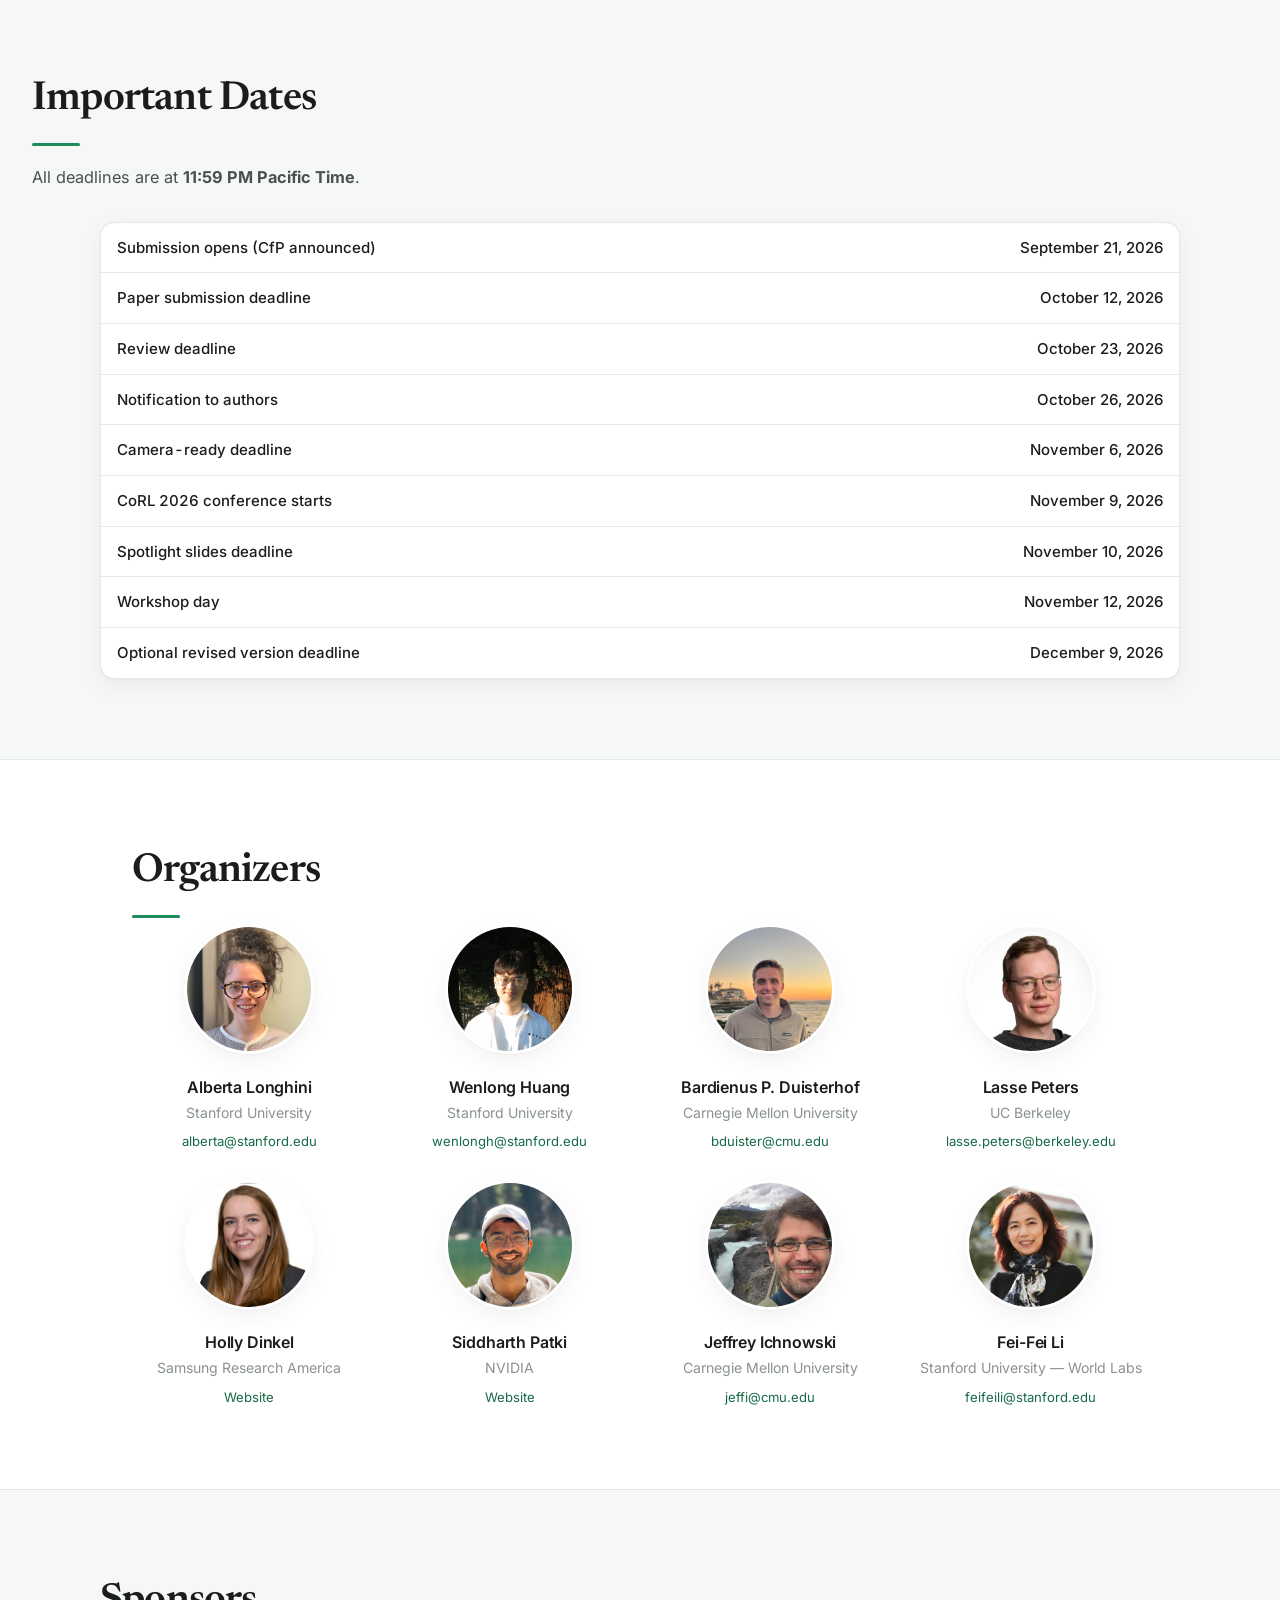
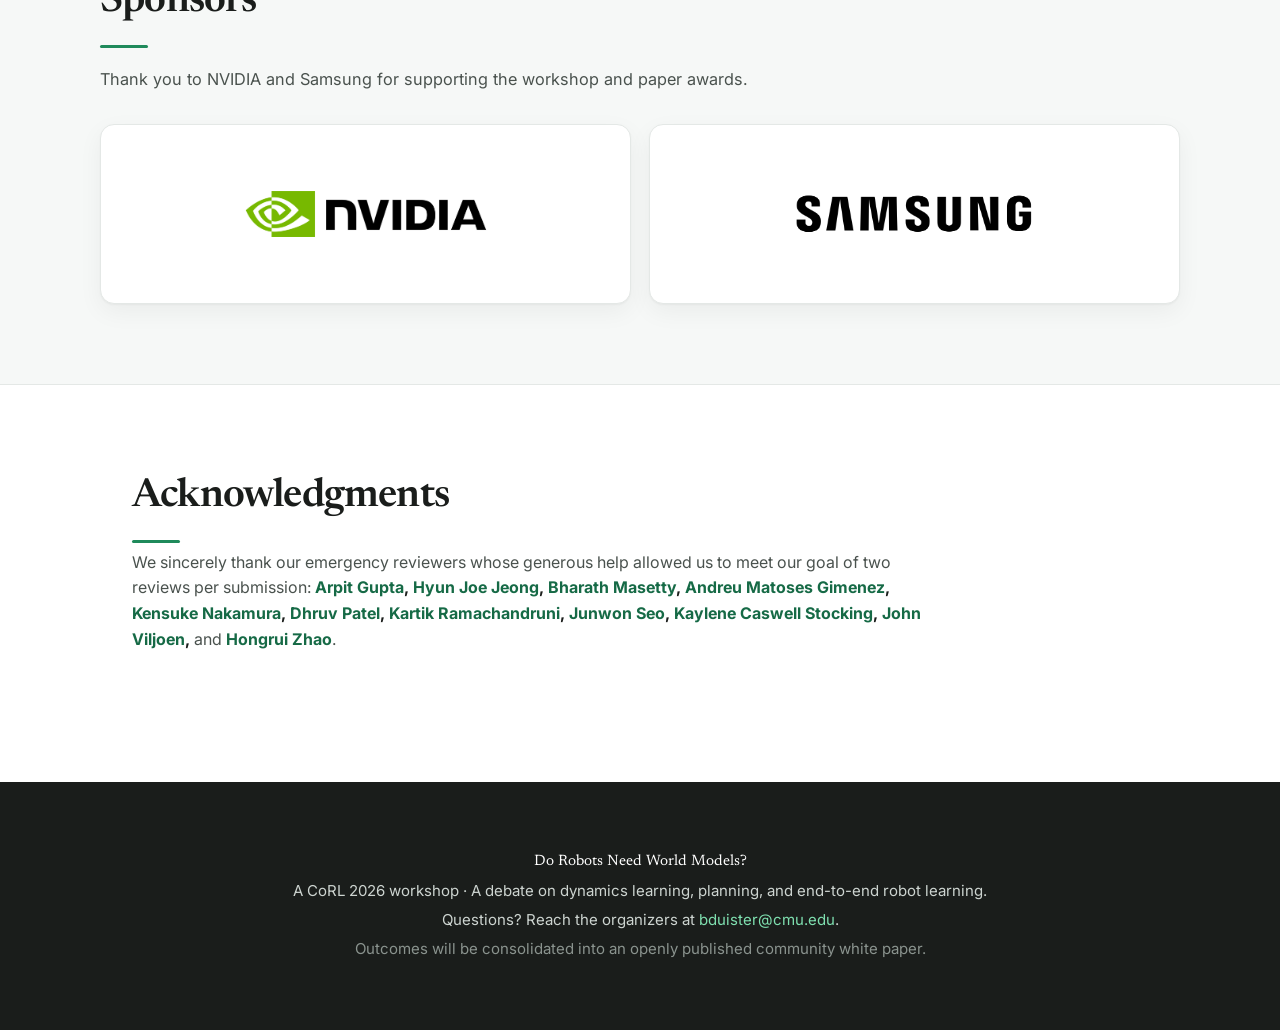
==== commit b07b035c: "Update November 12 workshop schedule to revised 08:55–12:50 program" ====
--- a/index.html
+++ b/index.html
@@ -48,7 +48,7 @@
       <span class="badge">CoRL 2026 Workshop</span>
       <h1 class="hero__title">Do Robots Need <span class="accent">World Models?</span></h1>
       <p class="hero__subtitle">A Debate on Dynamics Learning, Planning, and End-to-End Robot Learning</p>
-      <p class="hero__meta">CoRL 2026 &middot; Half-day workshop &middot; November 12, 2026 &middot; 08:30–12:30 CST<br />Brazos room &middot; JW Marriott Austin &middot; Austin, TX, USA</p>
+      <p class="hero__meta">CoRL 2026 &middot; Half-day workshop &middot; November 12, 2026 &middot; 08:55–12:50 CST<br />Brazos room &middot; JW Marriott Austin &middot; Austin, TX, USA</p>
       <div class="hero__cta">
         <a class="btn btn--primary" href="#papers">Accepted Papers</a>
         <a class="btn" href="https://openreview.net/group?id=robot-learning.org/CoRL/2026/Workshop/do-robots-need-world-models" target="_blank" rel="noopener">View on OpenReview</a>
@@ -214,16 +214,15 @@
       <div class="table-wrap"><table class="schedule">
         <thead><tr><th scope="col">Time (CST)</th><th scope="col">Duration</th><th scope="col">Session</th></tr></thead>
         <tbody>
-          <tr><td>08:30–08:40</td><td>10 min</td><td>Welcome &amp; opening vote</td></tr>
-          <tr><td>08:40–09:05</td><td>25 min</td><td>Invited talk: Chelsea Finn</td></tr>
-          <tr><td>09:05–09:30</td><td>25 min</td><td>Invited talk: Yunzhu Li</td></tr>
+          <tr><td>08:55–09:05</td><td>10 min</td><td>Welcome + opening vote</td></tr>
+          <tr><td>09:05–09:30</td><td>25 min</td><td>Chelsea Finn</td></tr>
           <tr><td>09:30–10:00</td><td>30 min</td><td>Contributed spotlights</td></tr>
-          <tr><td>10:00–10:25</td><td>25 min</td><td>Invited talk: Georgia Chalvatzaki</td></tr>
-          <tr><td>10:25–11:00</td><td>35 min</td><td>Posters &amp; coffee — includes CoRL’s 10:30–11:00 break</td></tr>
-          <tr><td>11:00–11:25</td><td>25 min</td><td>Invited talk: Vincent Sitzmann</td></tr>
-          <tr><td>11:25–12:15</td><td>50 min</td><td>Debate &amp; closing vote — moderated by Yunzhu Li</td></tr>
-          <tr><td>12:15–12:25</td><td>10 min</td><td>Awards &amp; closing</td></tr>
-          <tr><td>12:25–12:30</td><td>5 min</td><td>Buffer</td></tr>
+          <tr><td>10:00–10:25</td><td>25 min</td><td>Georgia Chalvatzaki</td></tr>
+          <tr><td>10:25–11:00</td><td>35 min</td><td>Posters + coffee</td></tr>
+          <tr><td>11:00–11:25</td><td>25 min</td><td>Vincent Sitzmann</td></tr>
+          <tr><td>11:25–11:50</td><td>25 min</td><td>Yunzhu Li</td></tr>
+          <tr><td>11:50–12:40</td><td>50 min</td><td>Debate + closing vote</td></tr>
+          <tr><td>12:40–12:50</td><td>10 min</td><td>Awards + closing</td></tr>
         </tbody>
       </table></div>
     </section>
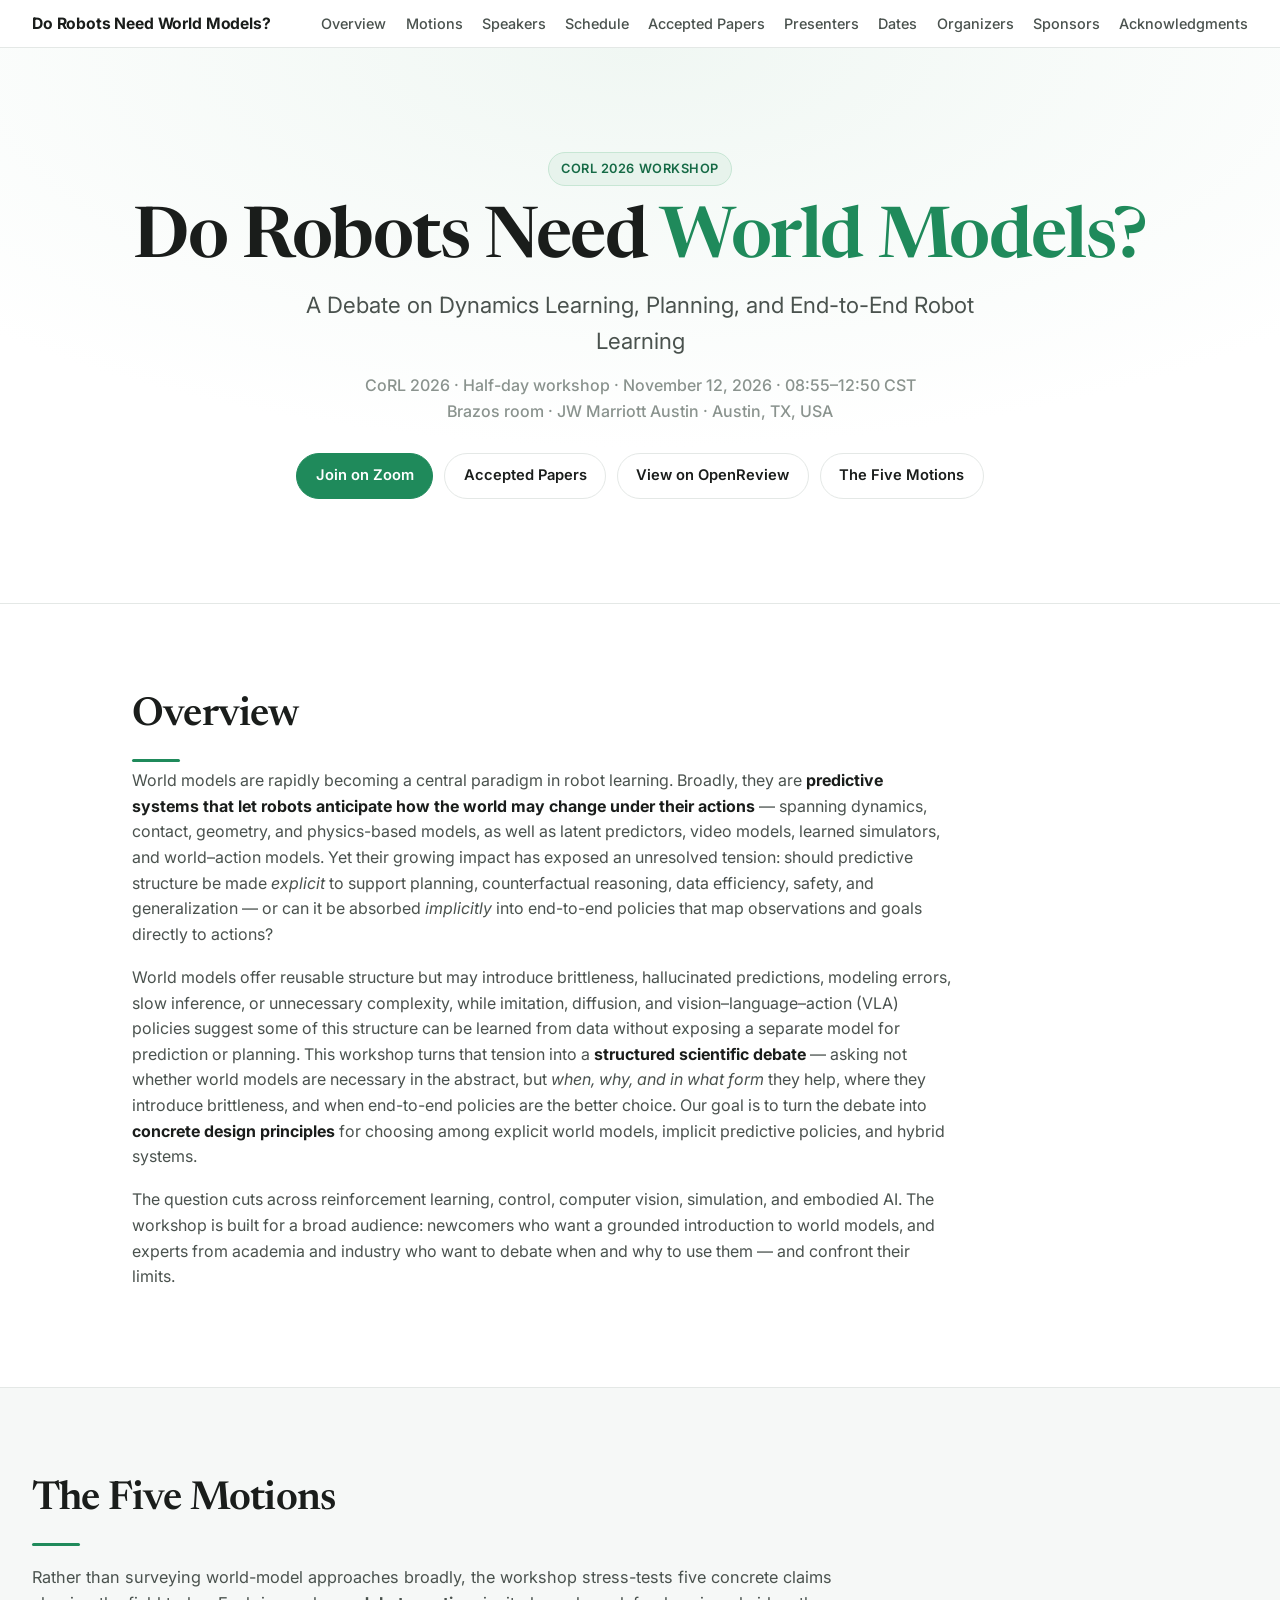
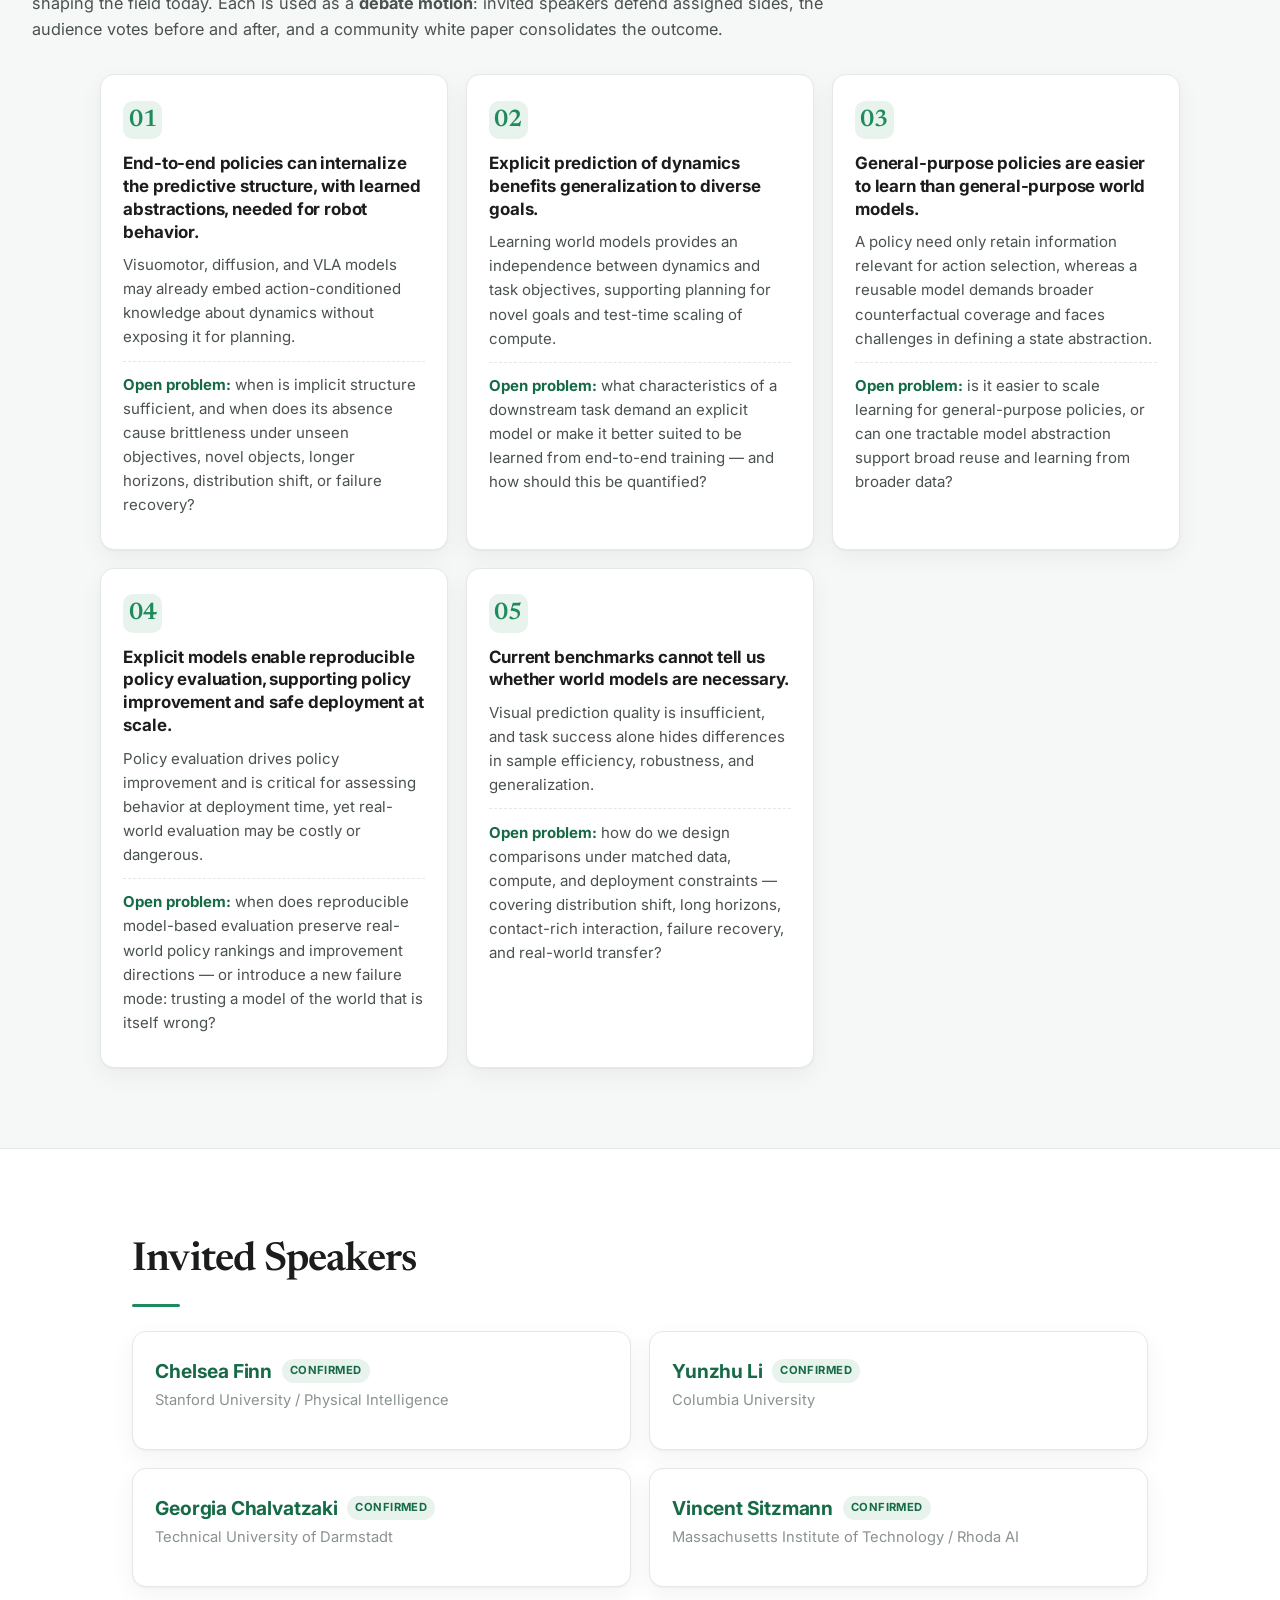
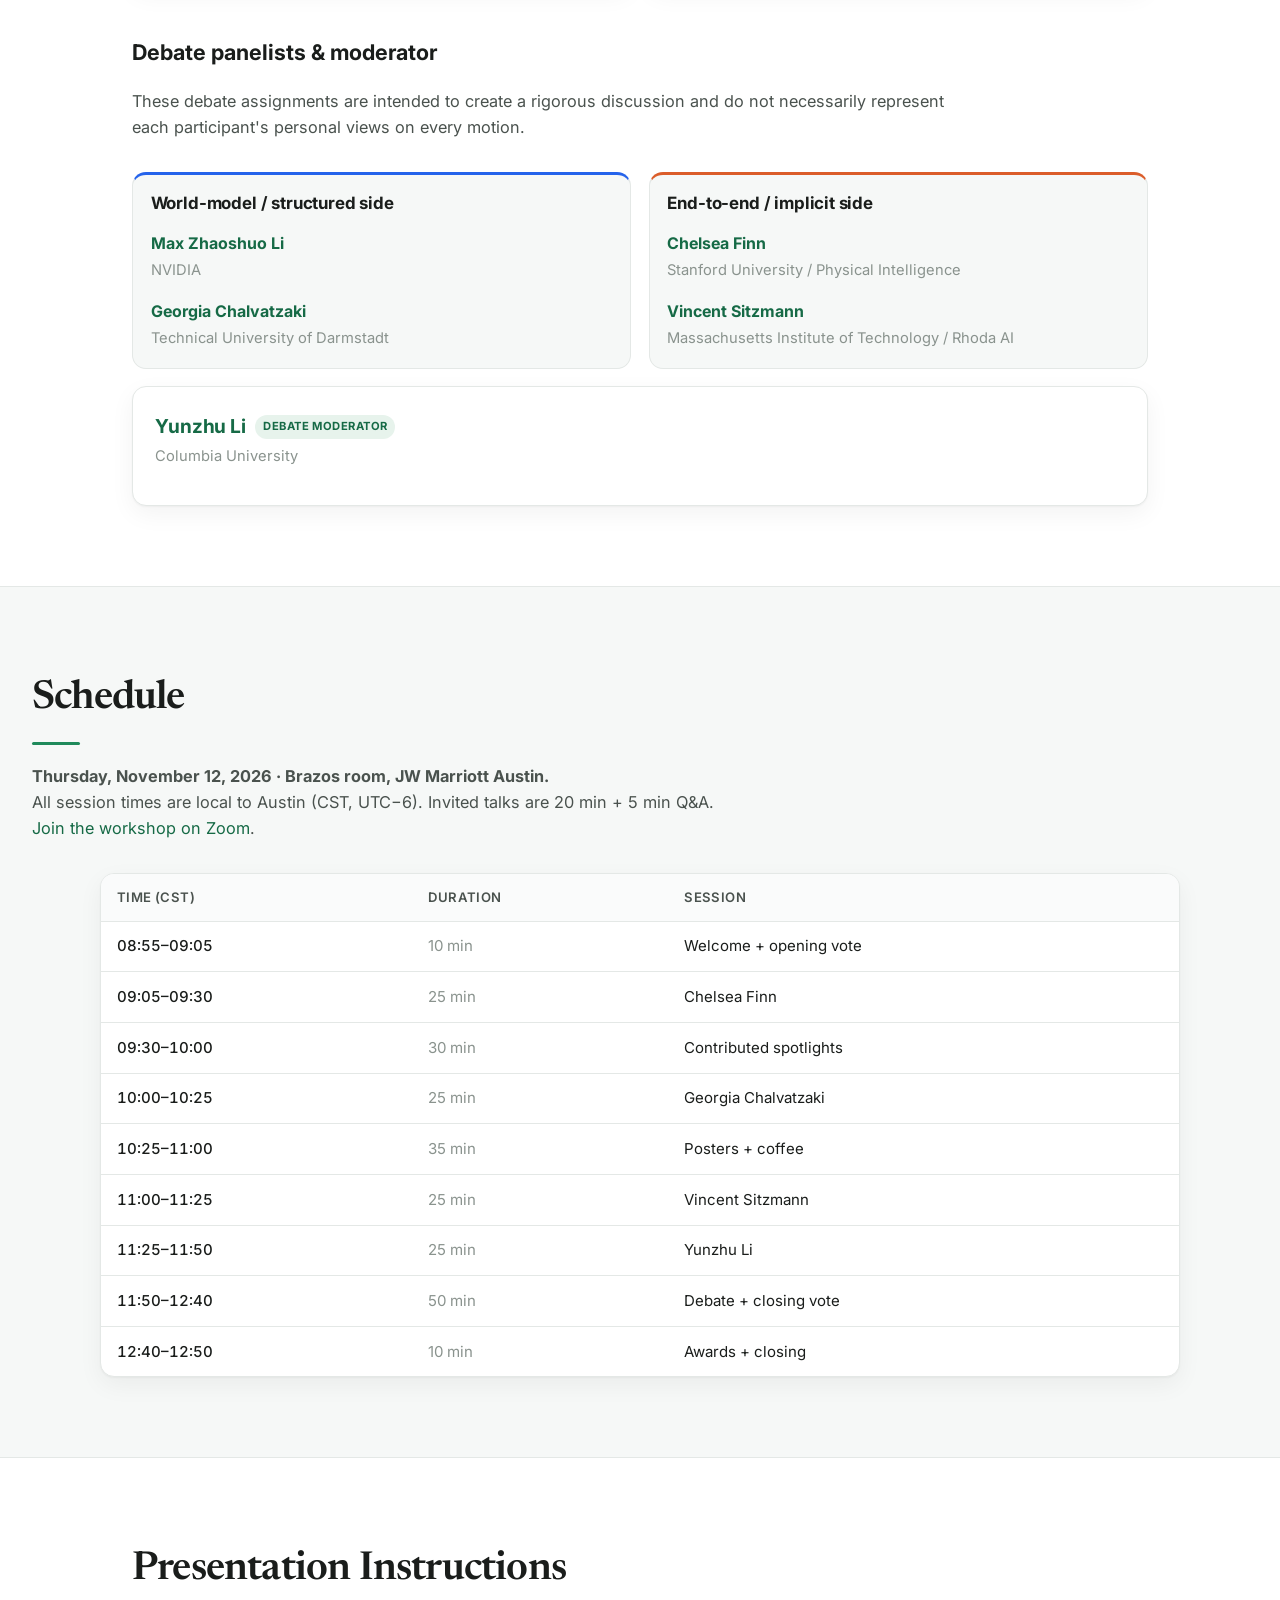
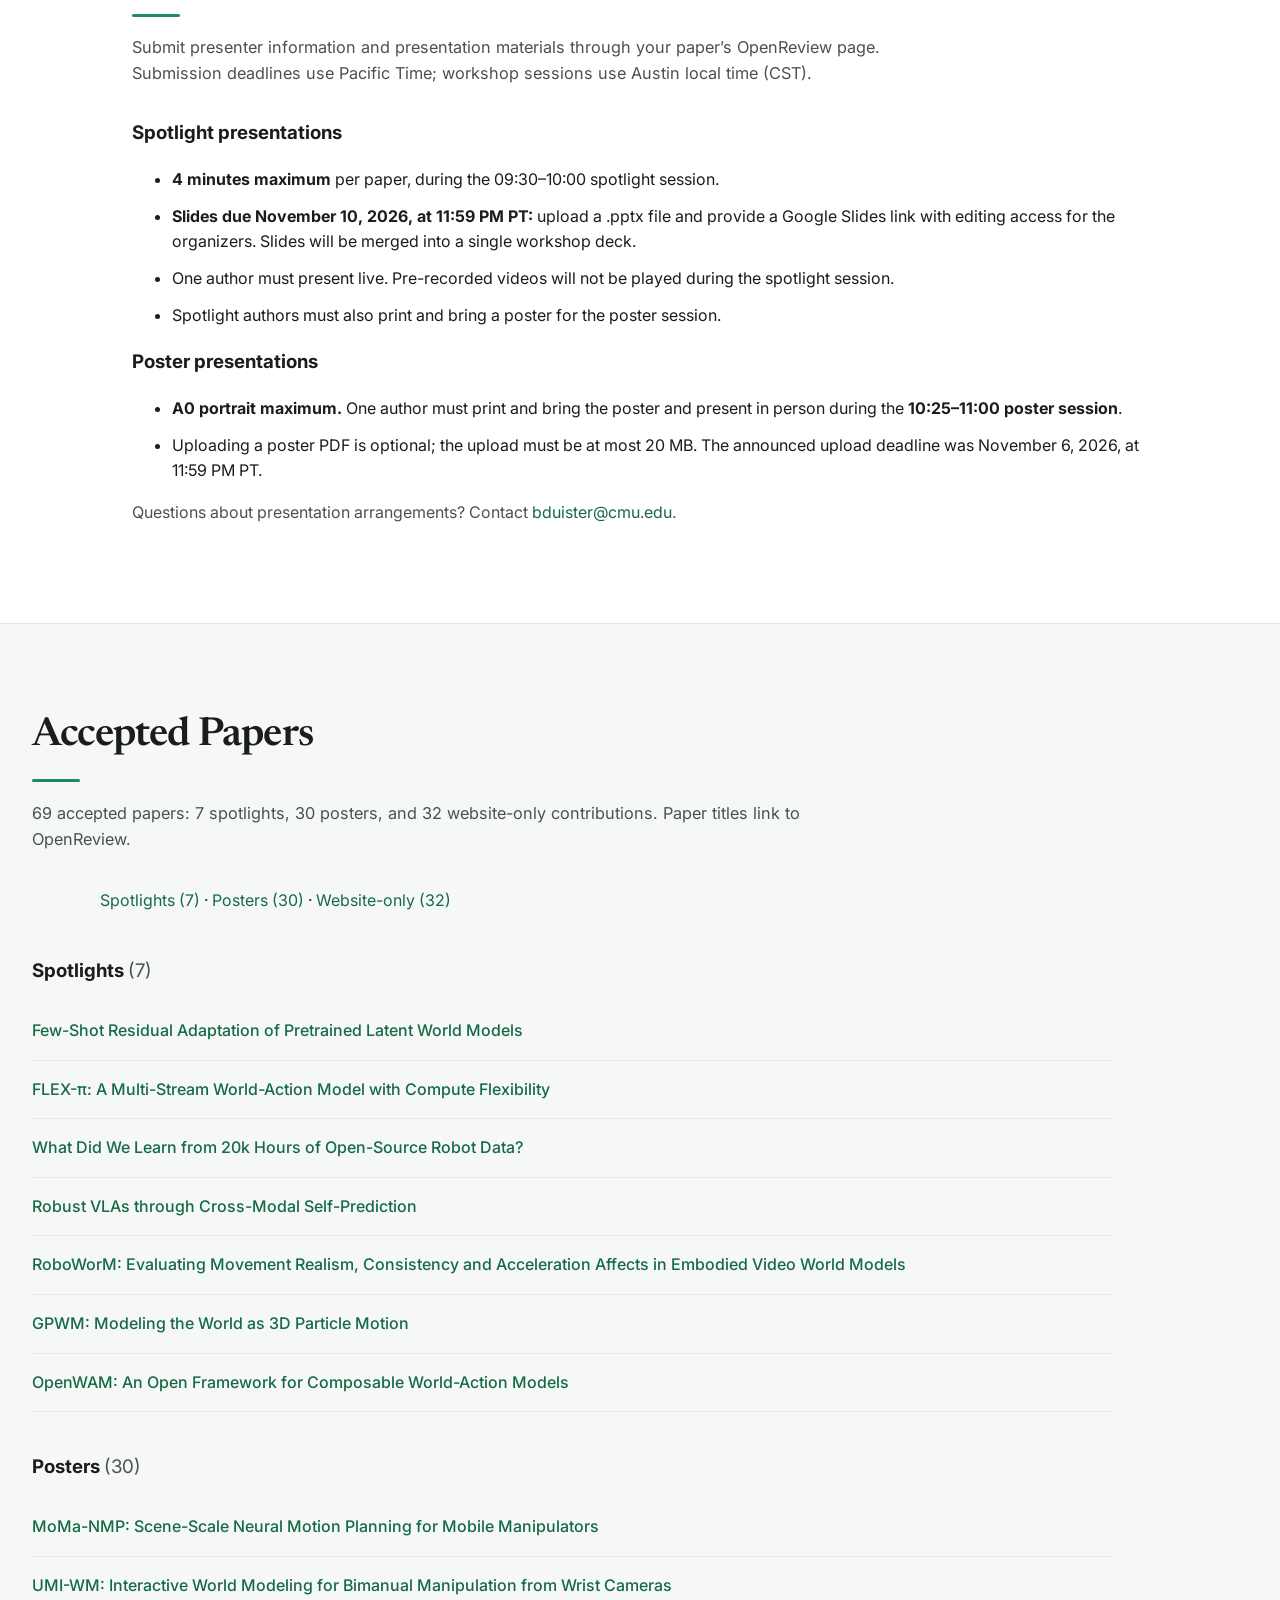
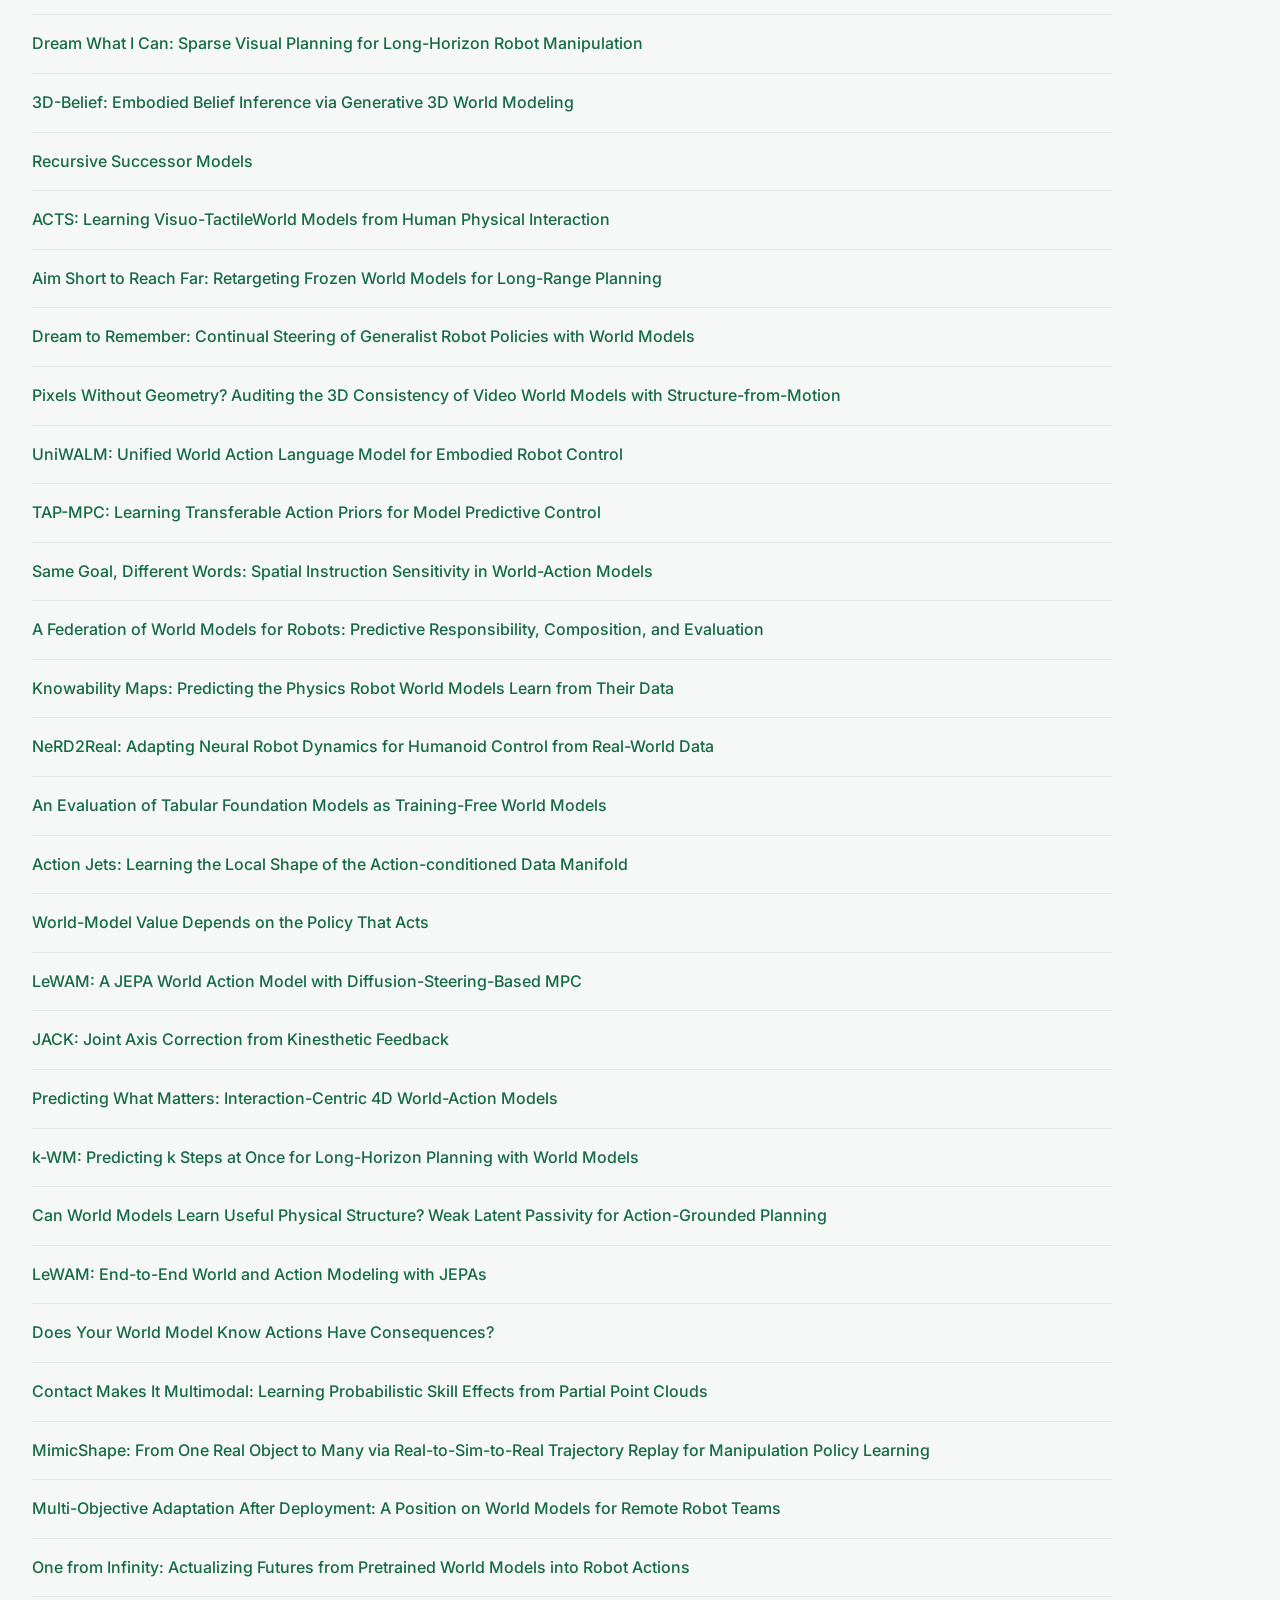
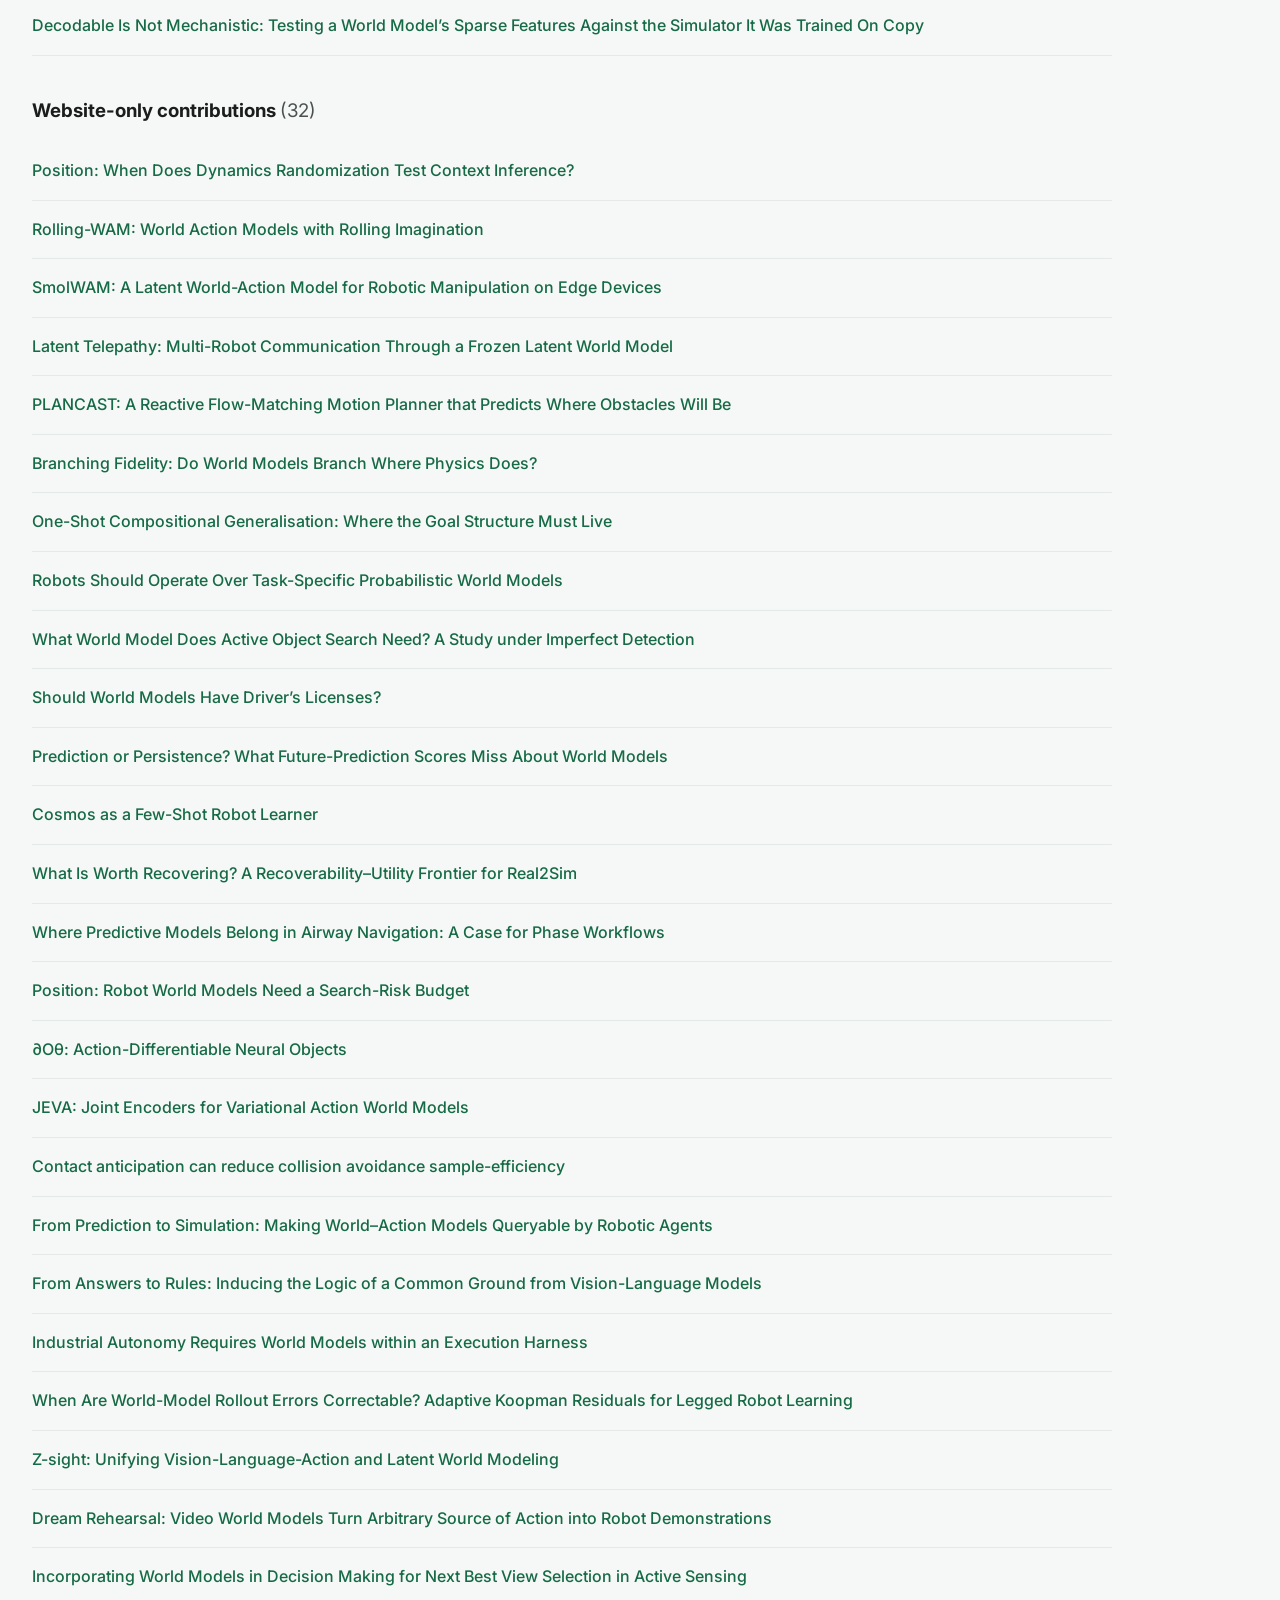
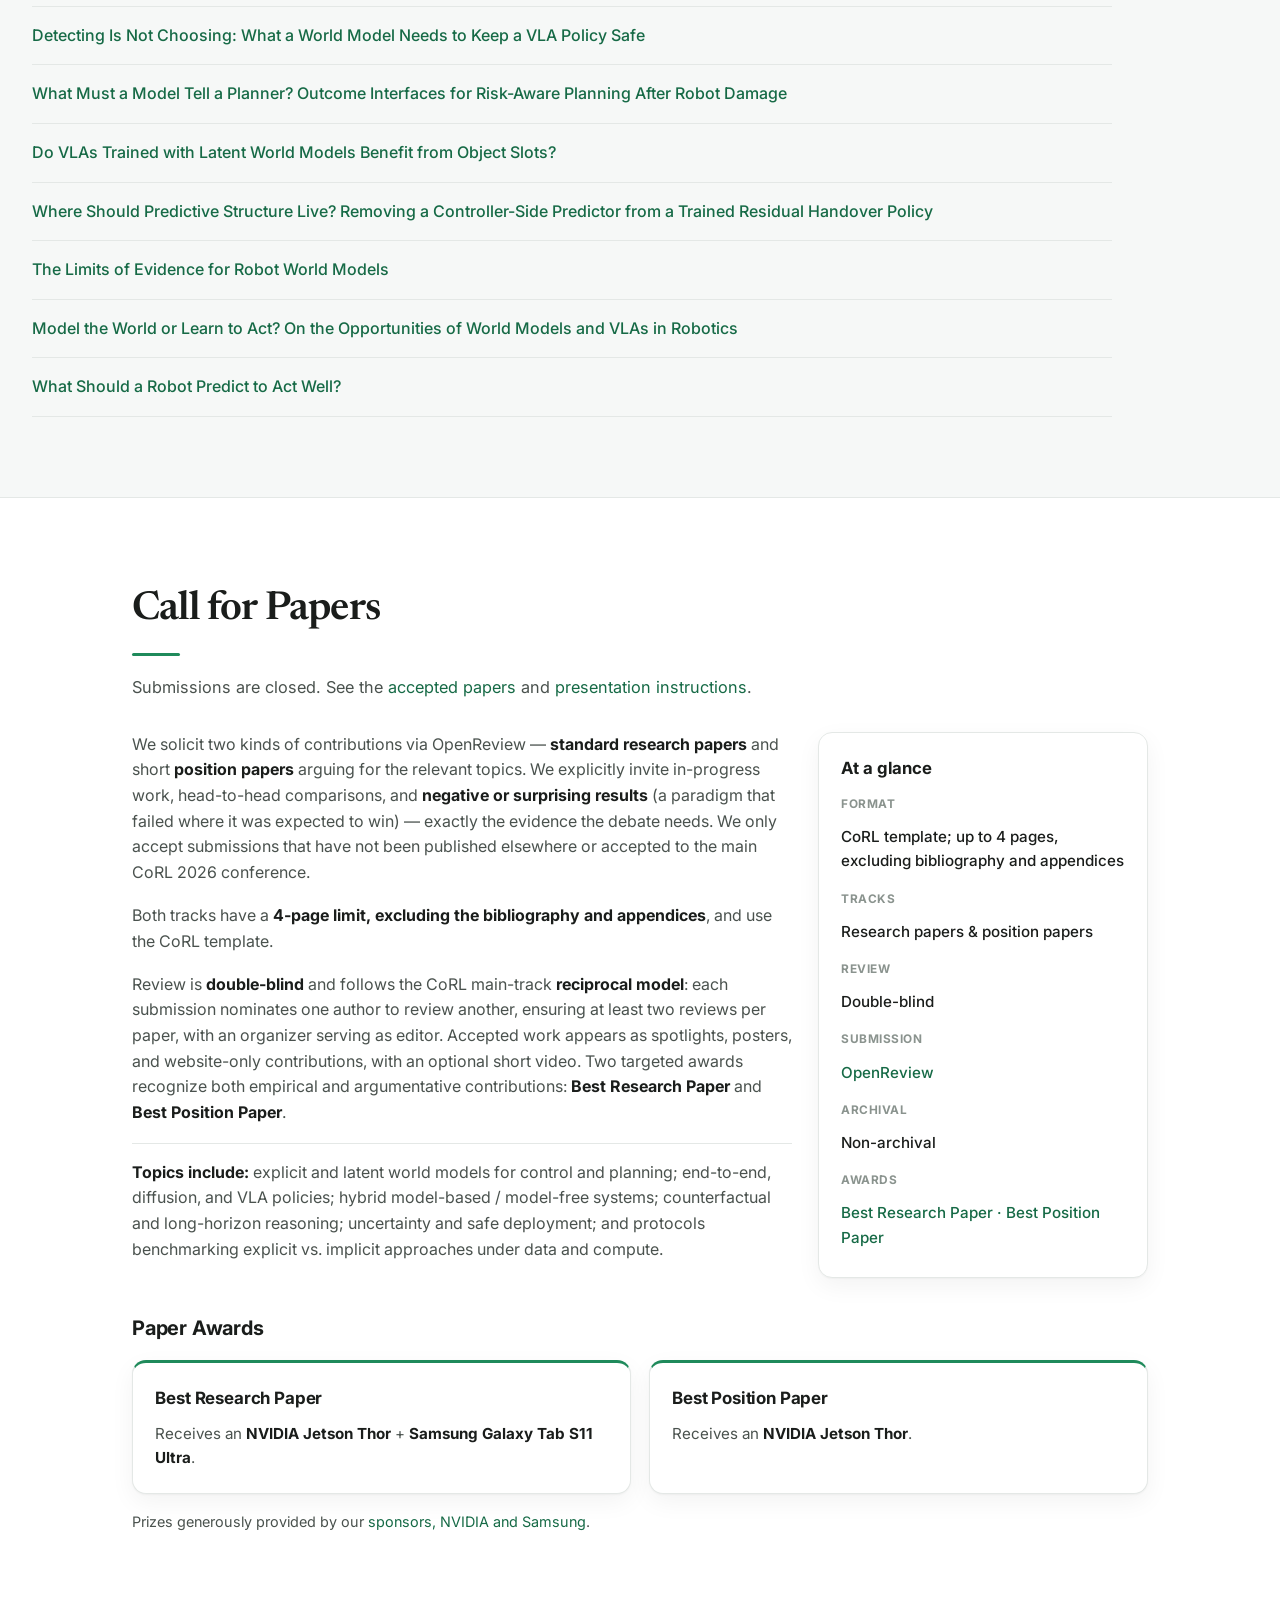
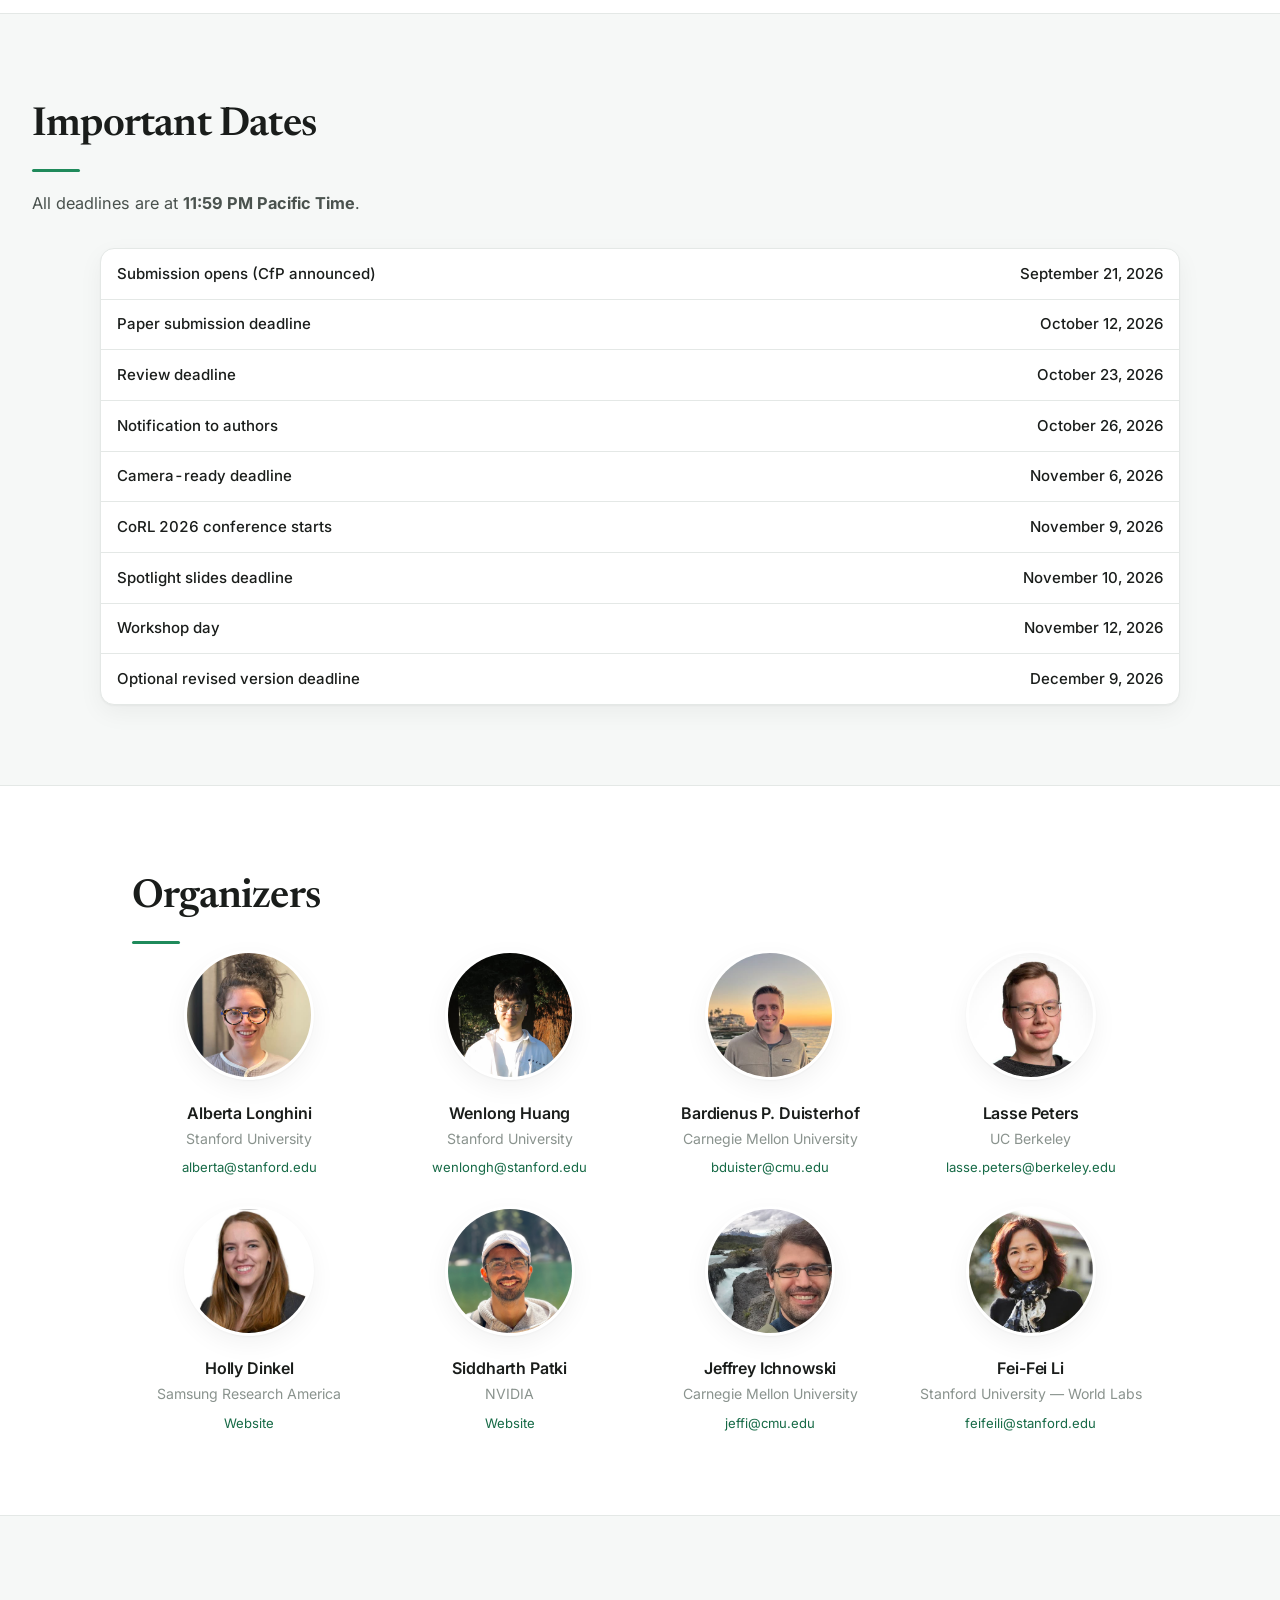
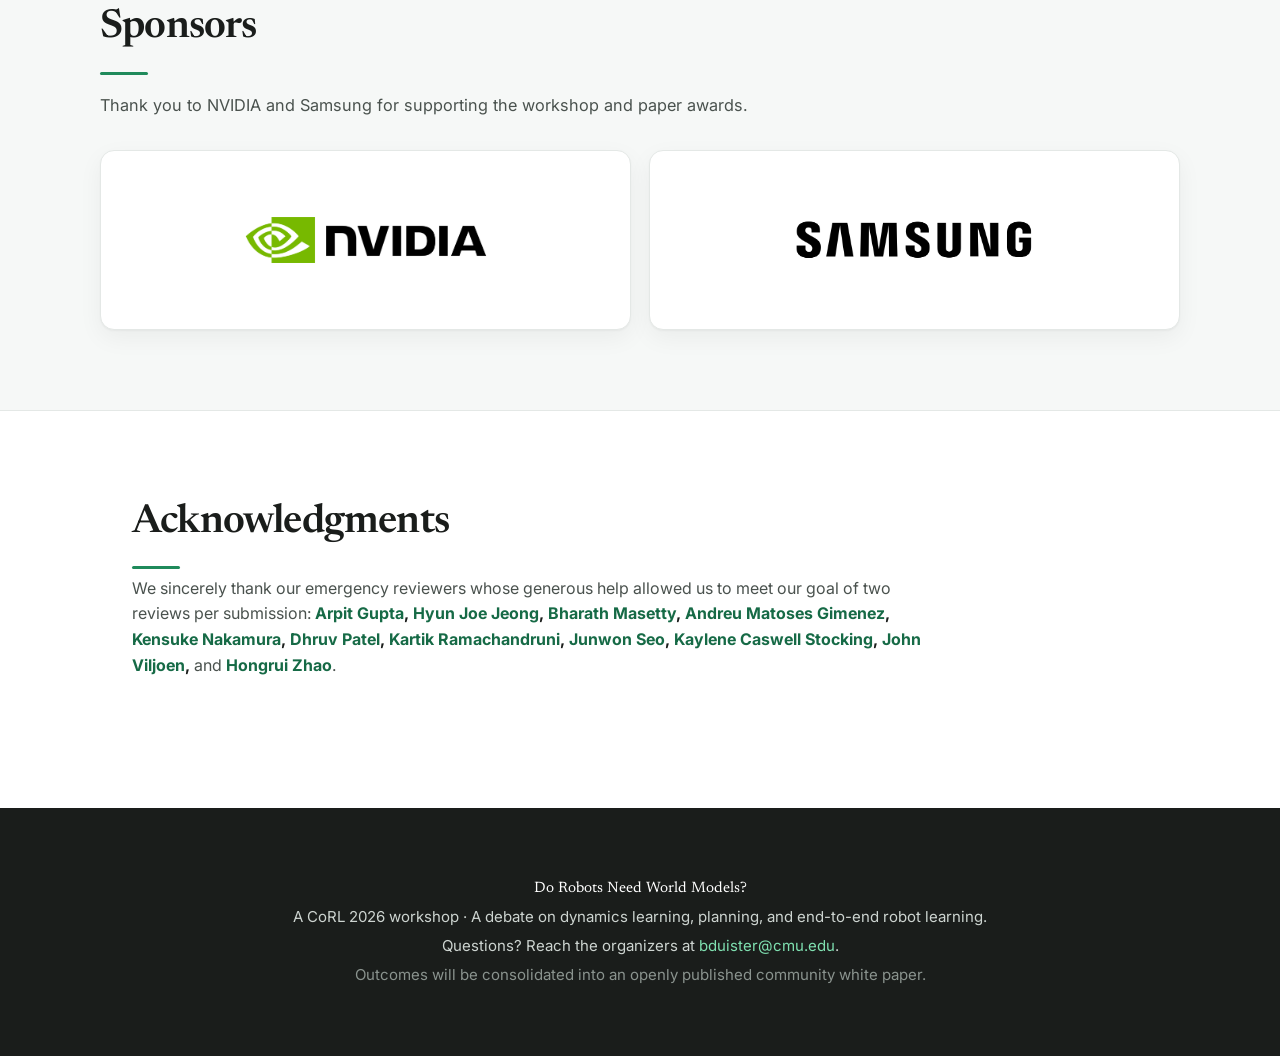
==== commit 050e1572: "Add workshop Zoom link to homepage and schedule" ====
--- a/index.html
+++ b/index.html
@@ -50,7 +50,8 @@
       <p class="hero__subtitle">A Debate on Dynamics Learning, Planning, and End-to-End Robot Learning</p>
       <p class="hero__meta">CoRL 2026 &middot; Half-day workshop &middot; November 12, 2026 &middot; 08:55–12:50 CST<br />Brazos room &middot; JW Marriott Austin &middot; Austin, TX, USA</p>
       <div class="hero__cta">
-        <a class="btn btn--primary" href="#papers">Accepted Papers</a>
+        <a class="btn btn--primary" href="https://stanford.zoom.us/j/94749142637?pwd=qYaDL5tv0uOqmvFhWi3MdIXQyZExzq.1" target="_blank" rel="noopener noreferrer">Join on Zoom</a>
+        <a class="btn" href="#papers">Accepted Papers</a>
         <a class="btn" href="https://openreview.net/group?id=robot-learning.org/CoRL/2026/Workshop/do-robots-need-world-models" target="_blank" rel="noopener">View on OpenReview</a>
         <a class="btn" href="#motions">The Five Motions</a>
       </div>
@@ -210,7 +211,7 @@
     <!-- ============ SCHEDULE ============ -->
     <section class="section section--alt" id="schedule">
       <h2 class="section__title">Schedule</h2>
-      <p class="section__lead"><strong>Thursday, November 12, 2026 · Brazos room, JW Marriott Austin.</strong><br />All session times are local to Austin (CST, UTC−6). Invited talks are 20 min + 5 min Q&amp;A.</p>
+      <p class="section__lead"><strong>Thursday, November 12, 2026 · Brazos room, JW Marriott Austin.</strong><br />All session times are local to Austin (CST, UTC−6). Invited talks are 20 min + 5 min Q&amp;A.<br /><a href="https://stanford.zoom.us/j/94749142637?pwd=qYaDL5tv0uOqmvFhWi3MdIXQyZExzq.1" target="_blank" rel="noopener noreferrer">Join the workshop on Zoom</a>.</p>
       <div class="table-wrap"><table class="schedule">
         <thead><tr><th scope="col">Time (CST)</th><th scope="col">Duration</th><th scope="col">Session</th></tr></thead>
         <tbody>
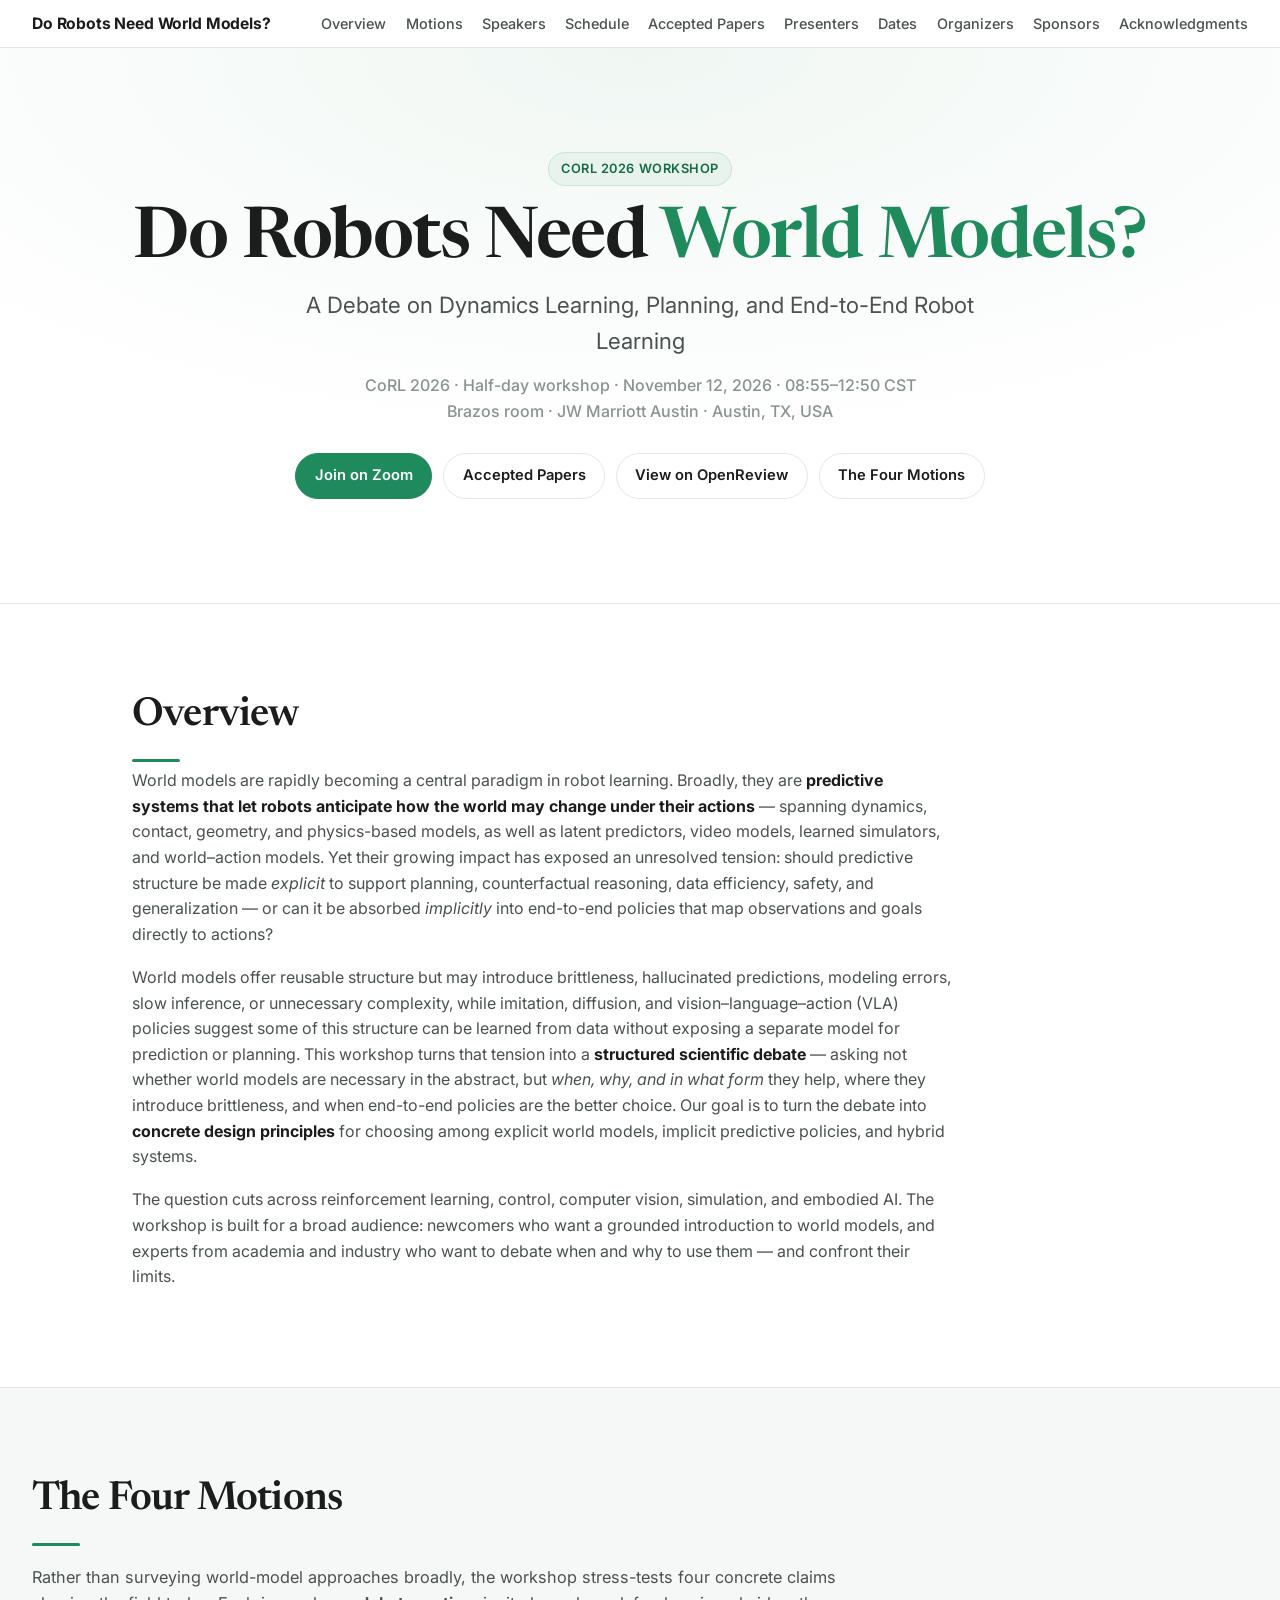
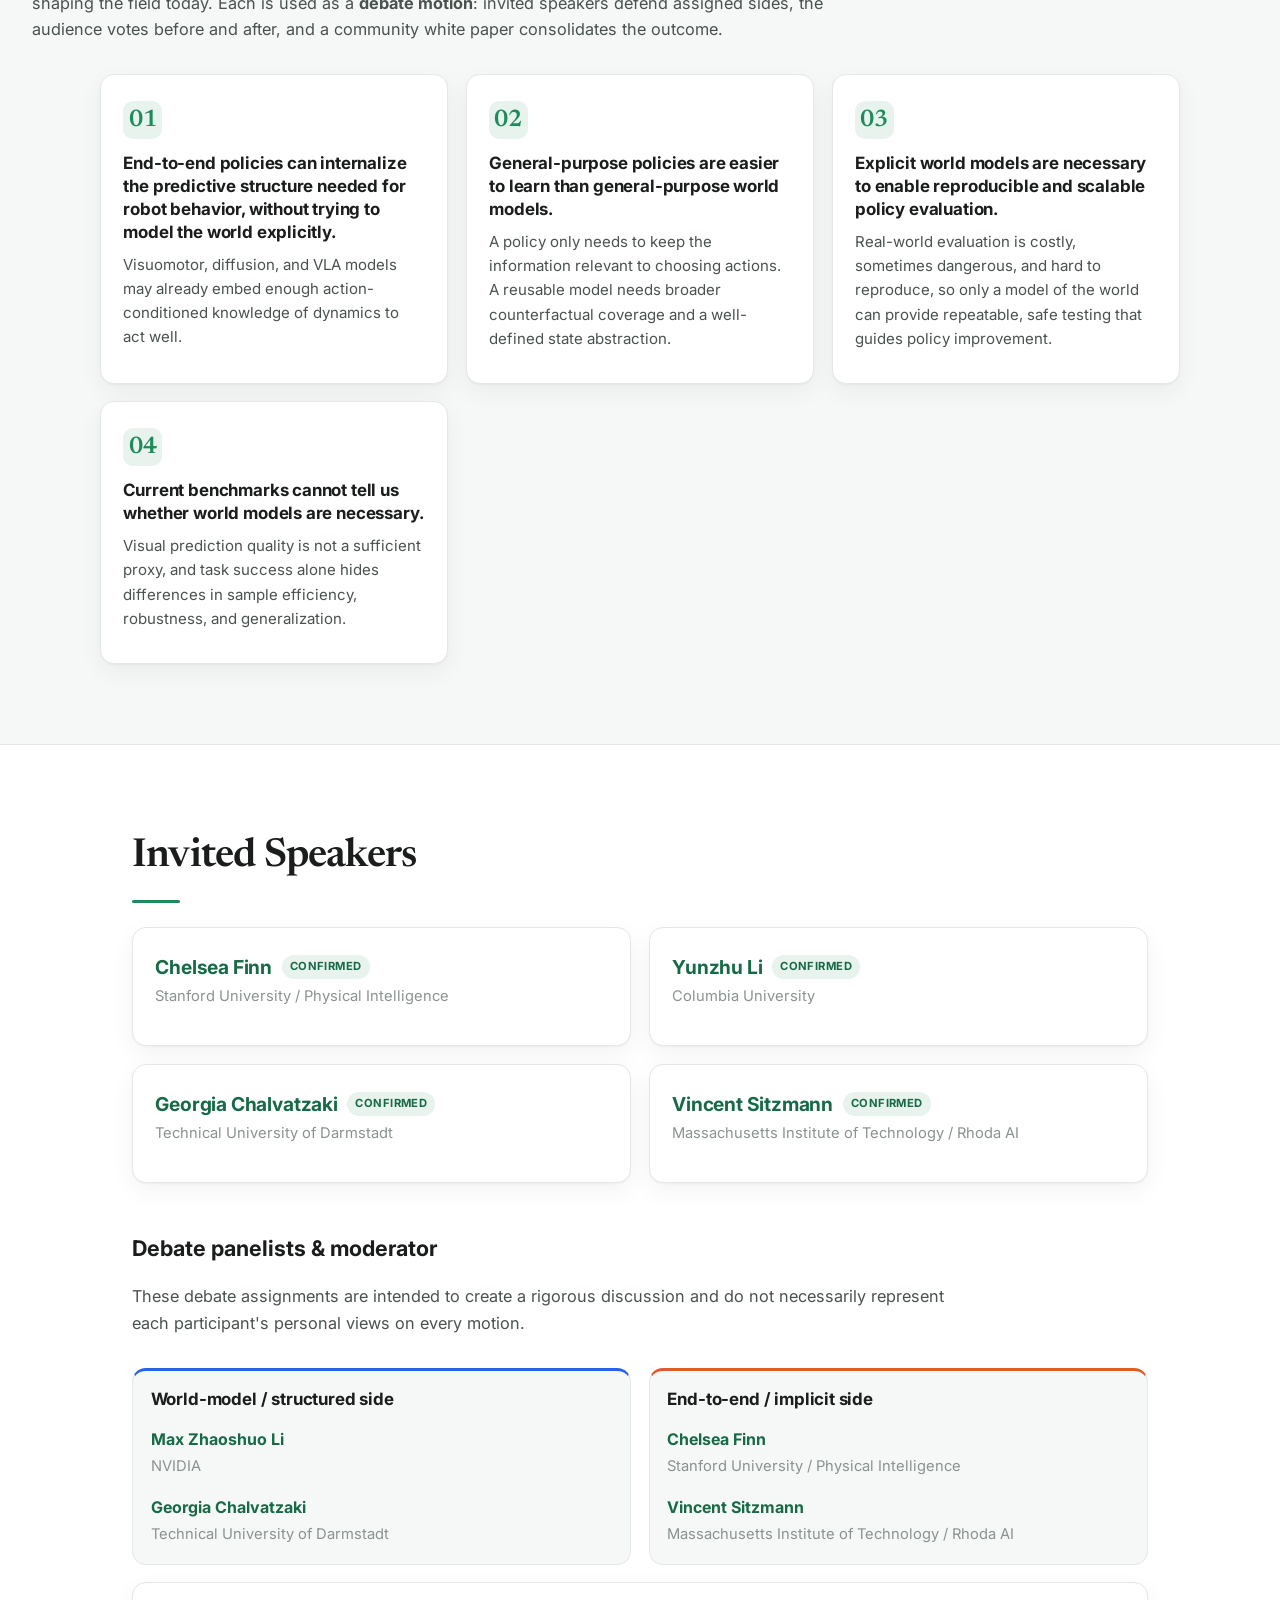
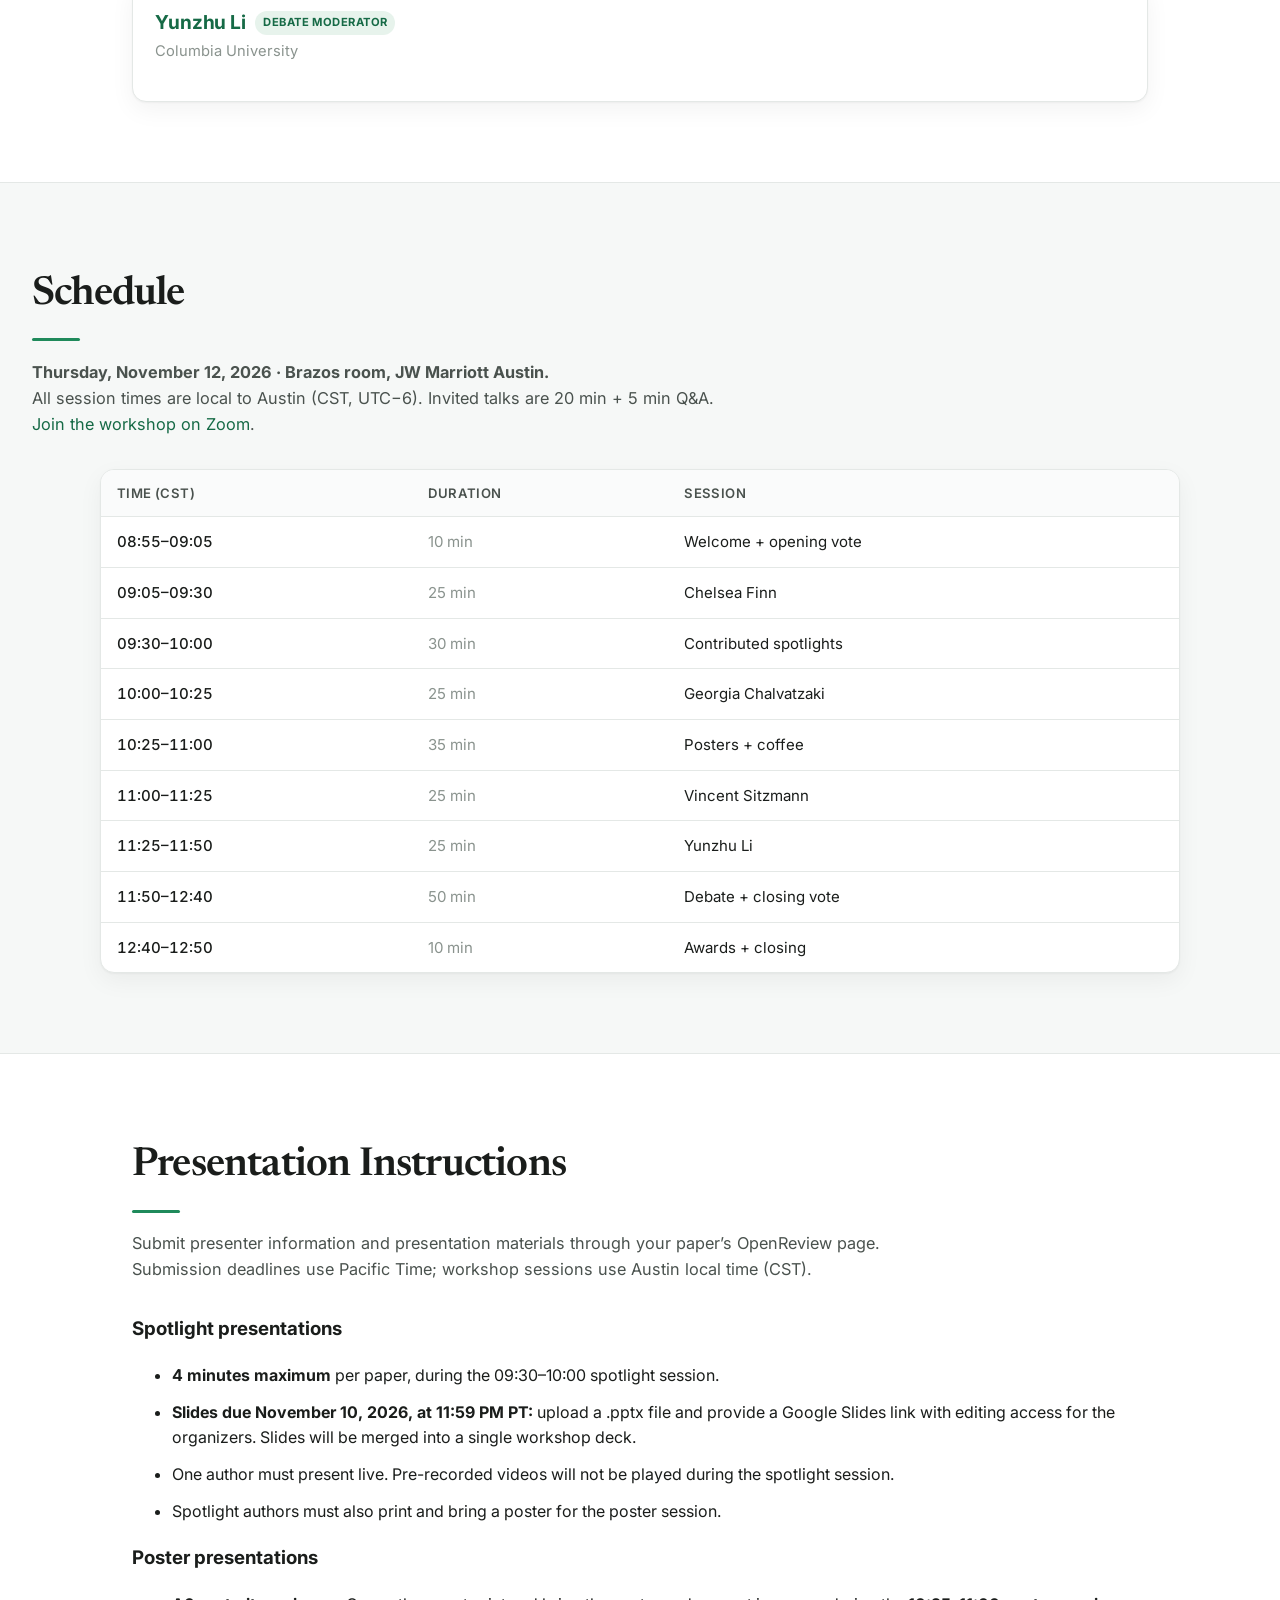
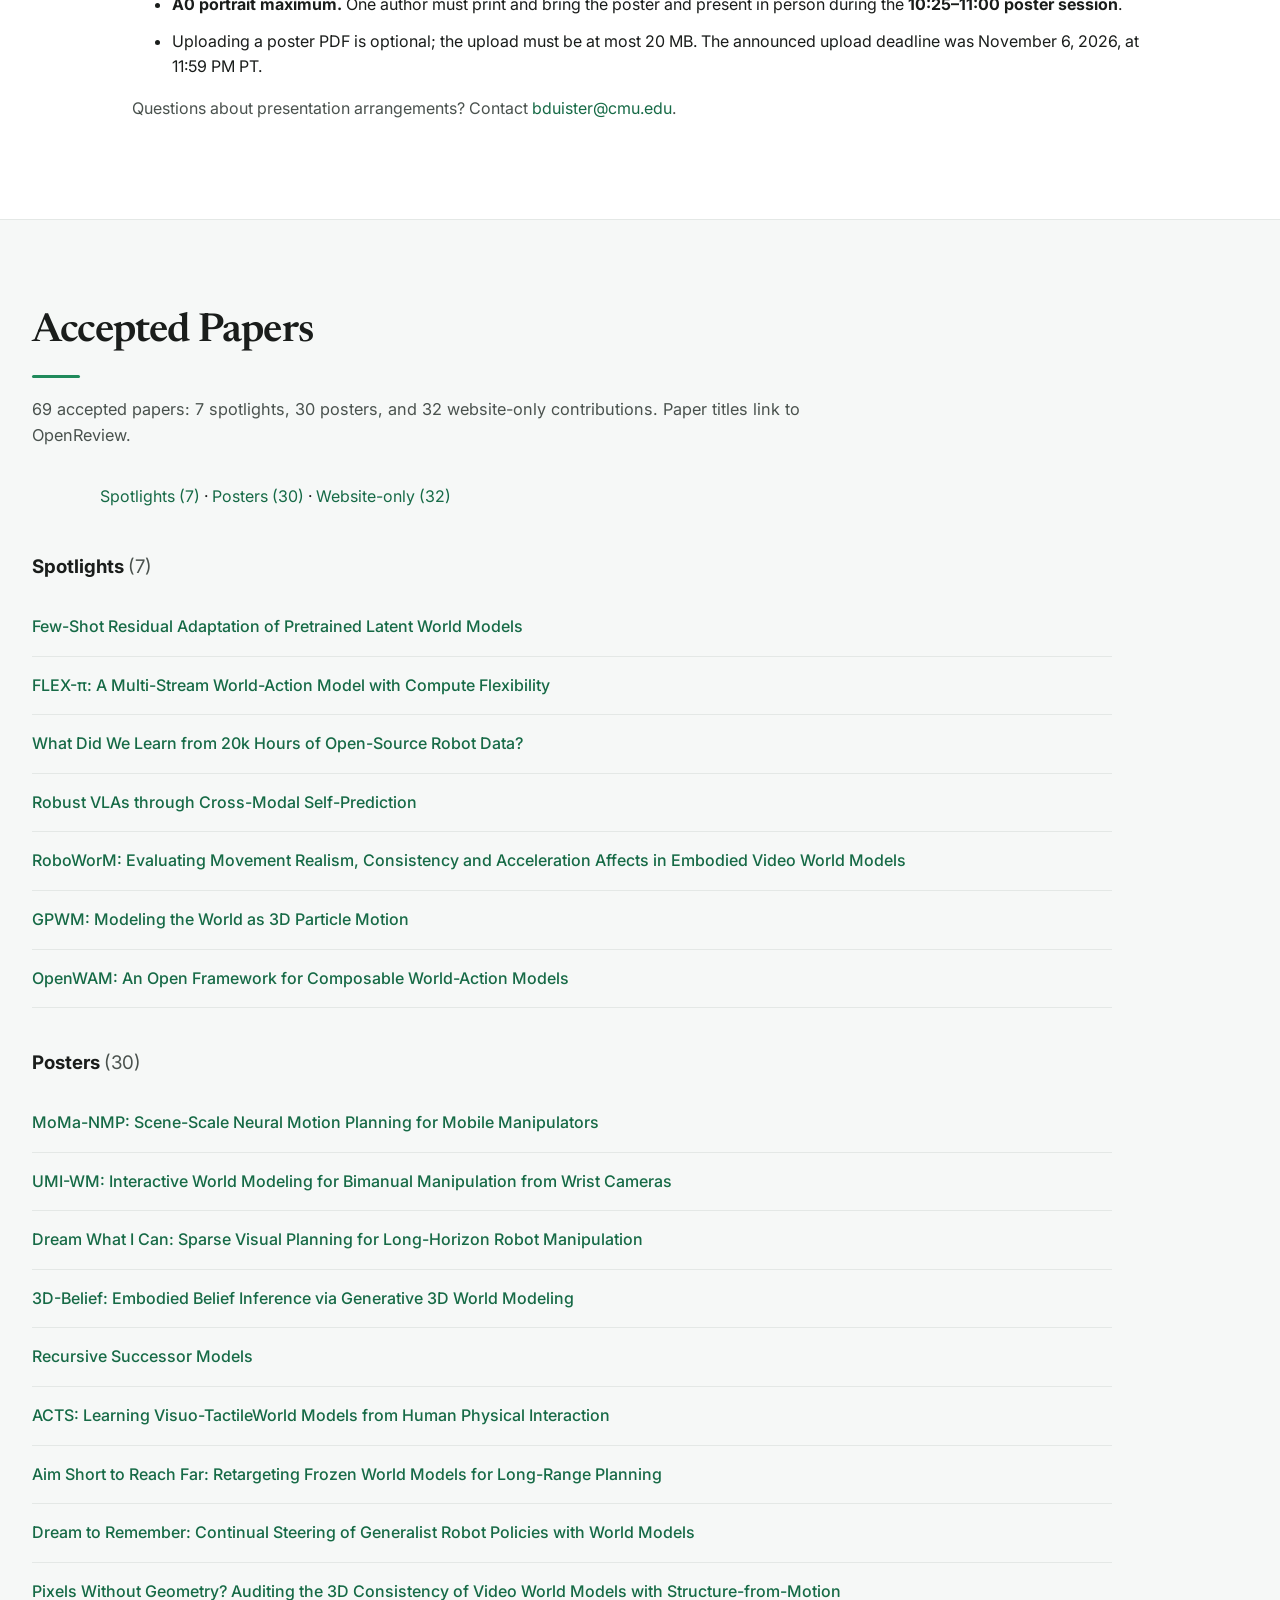
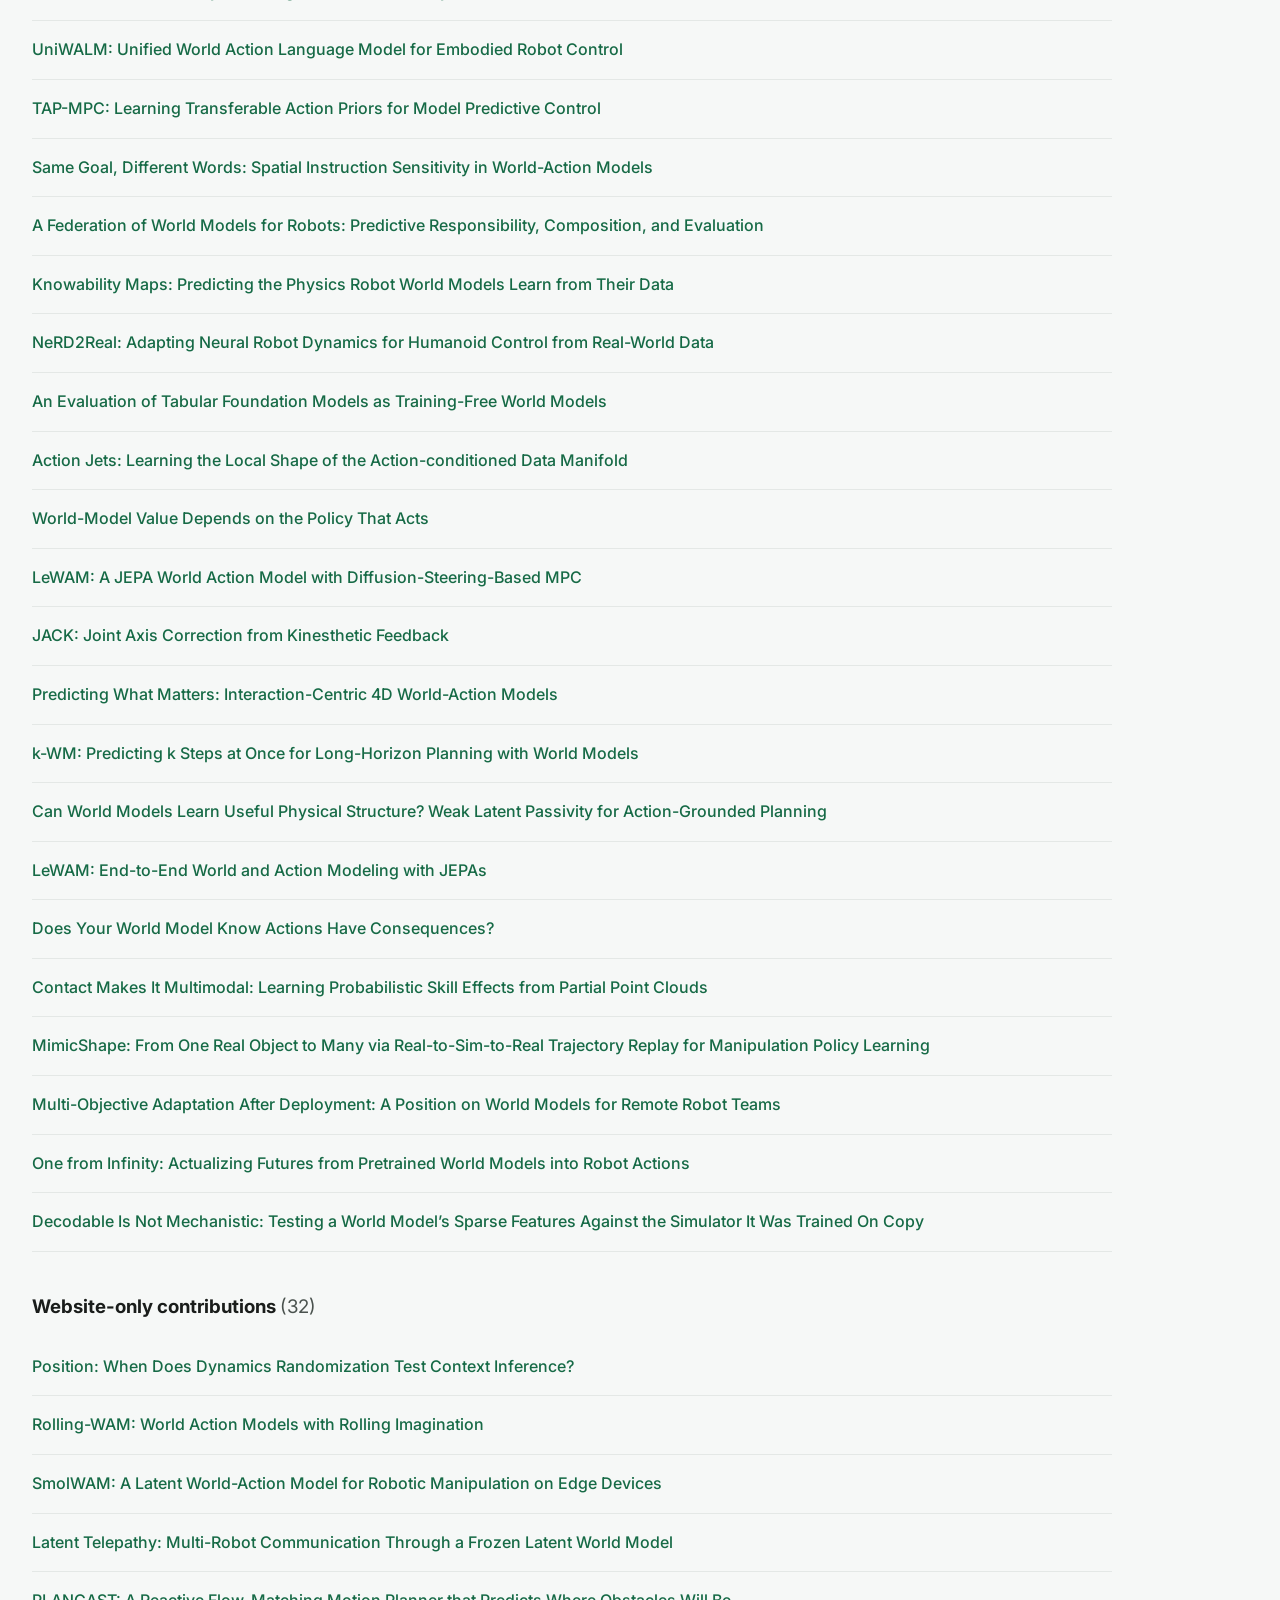
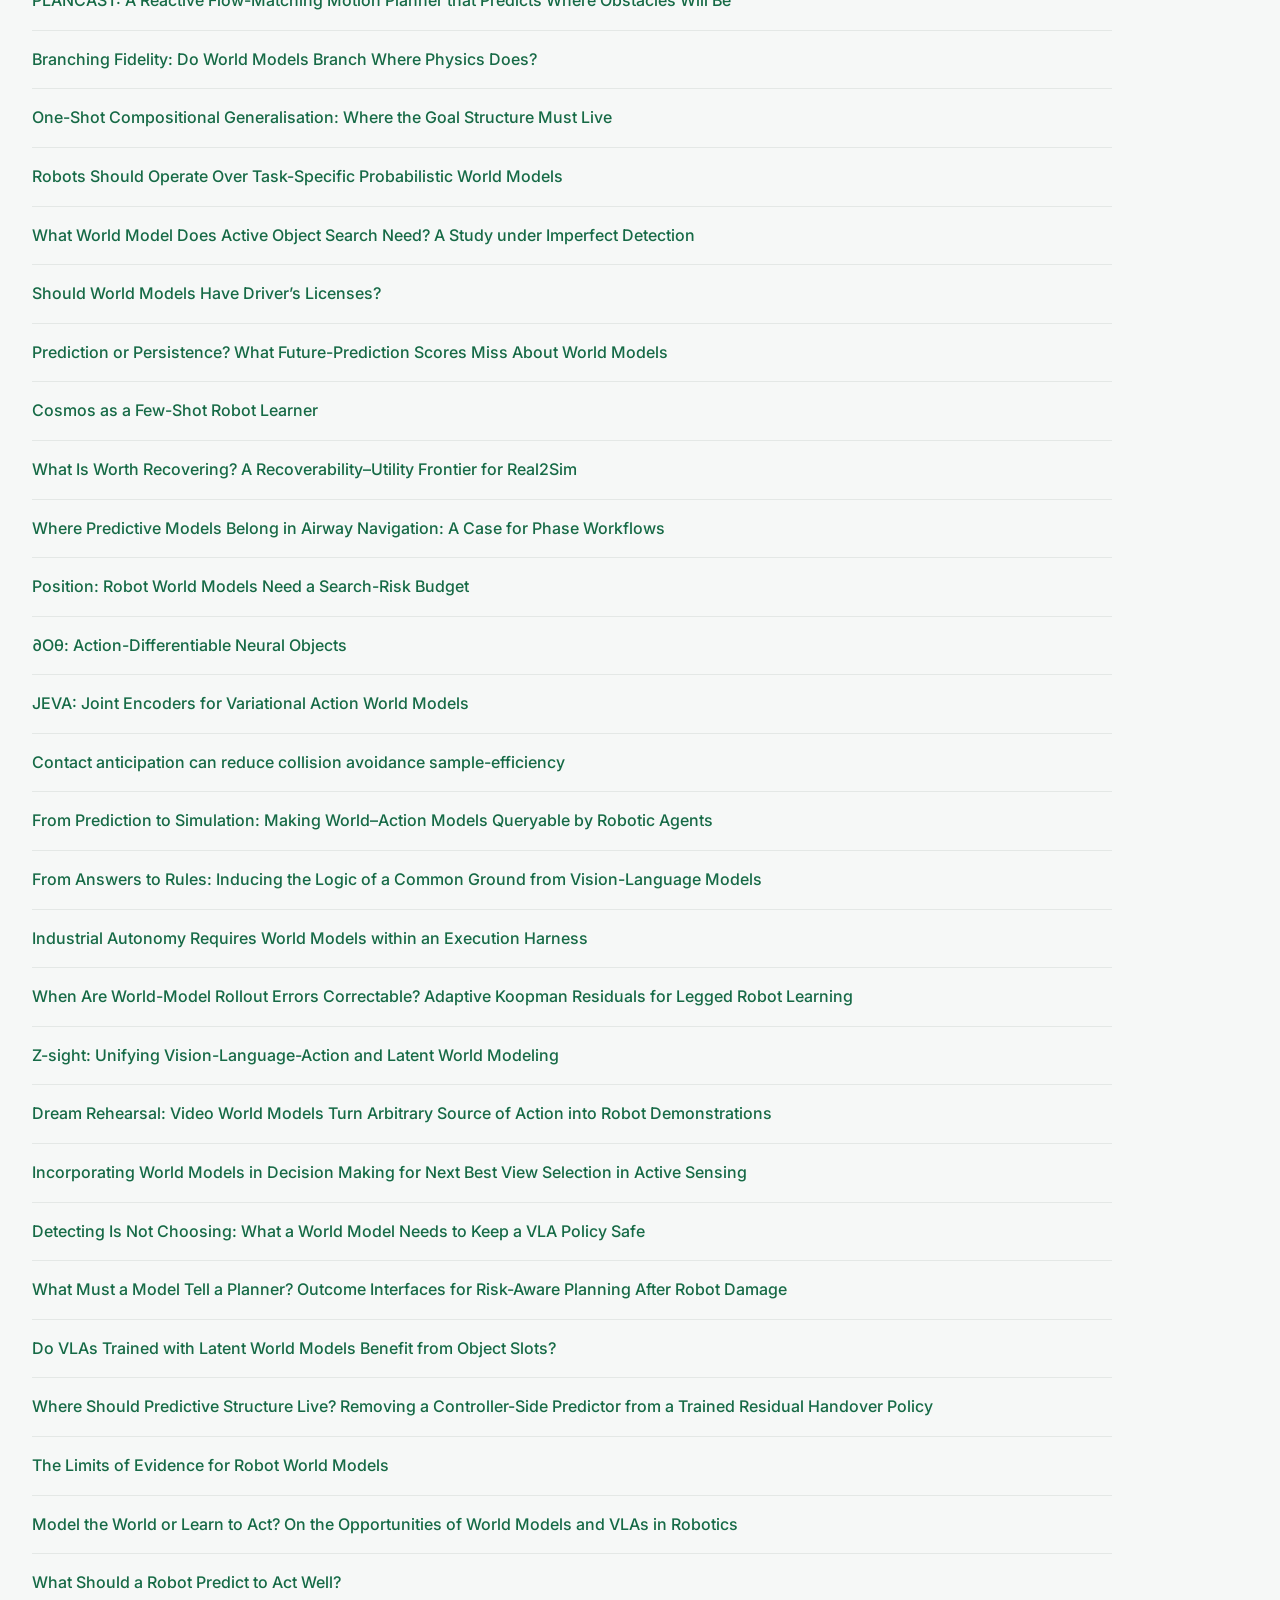
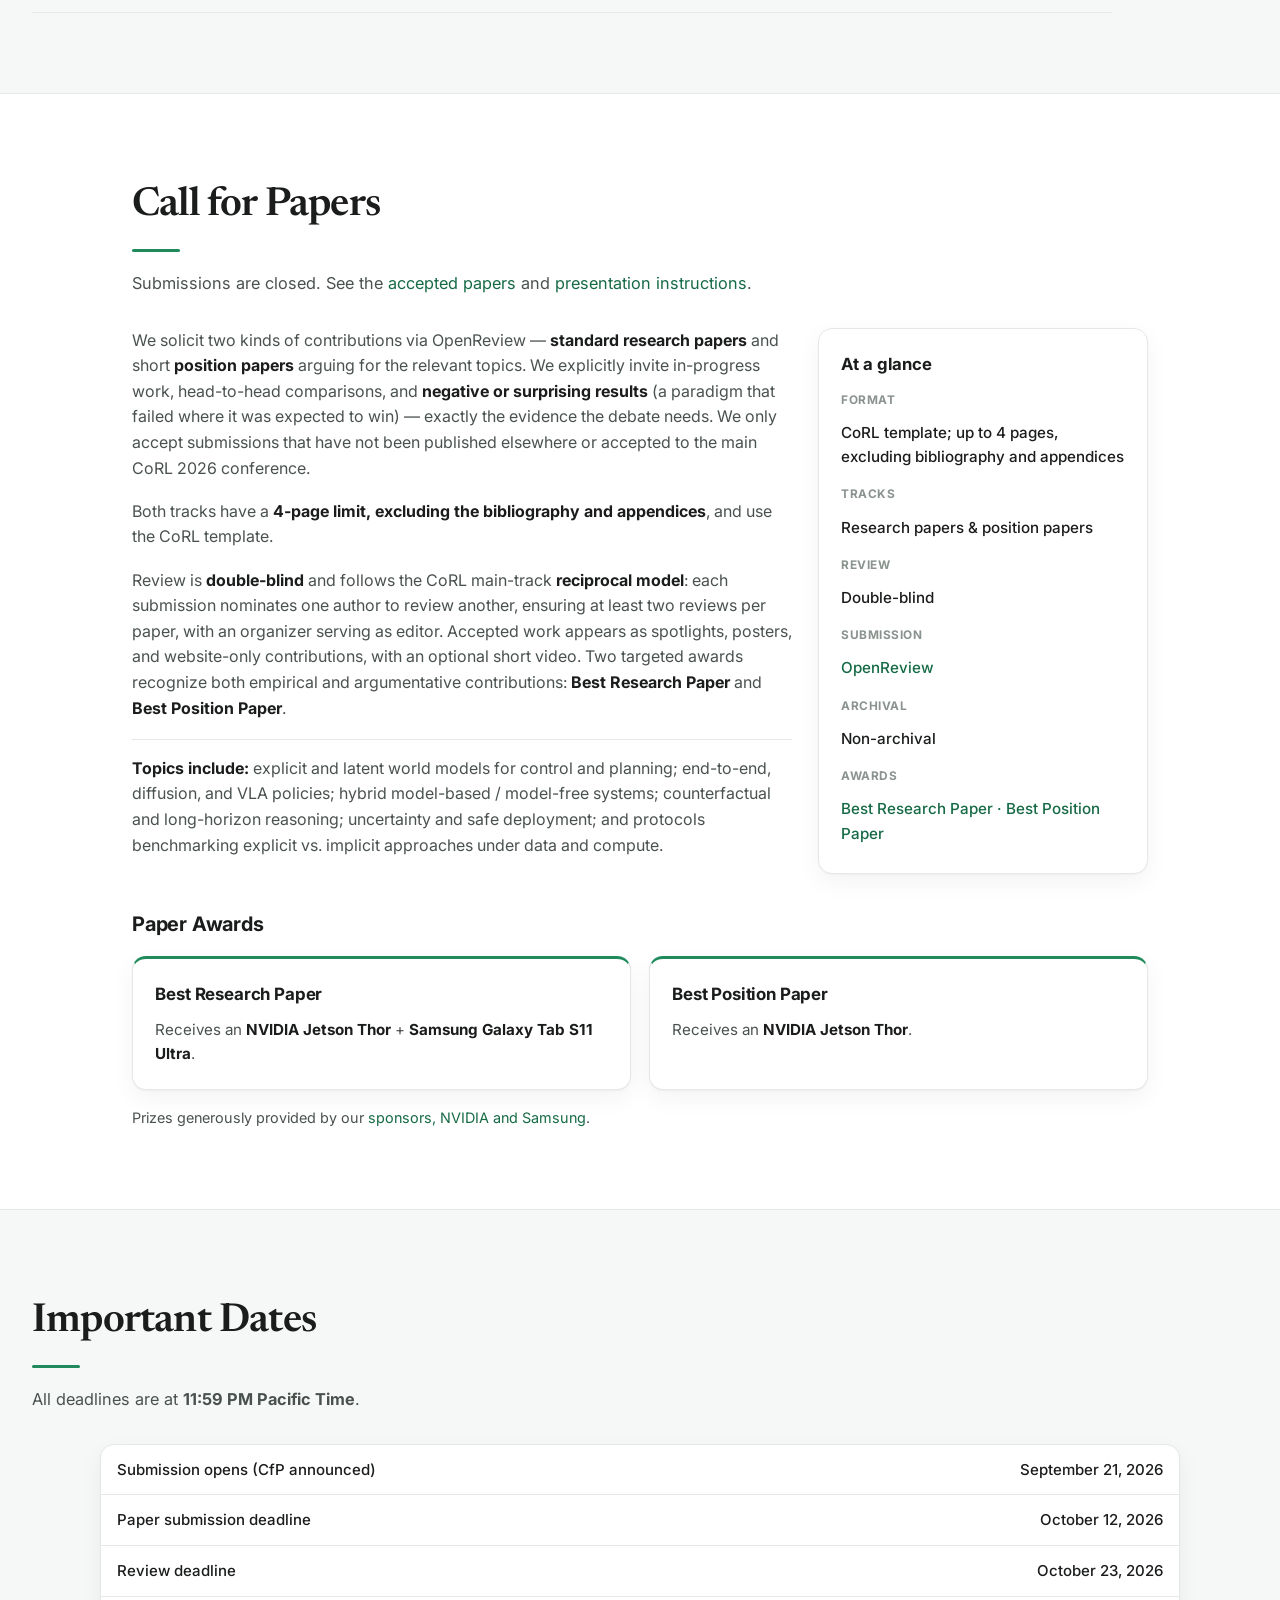
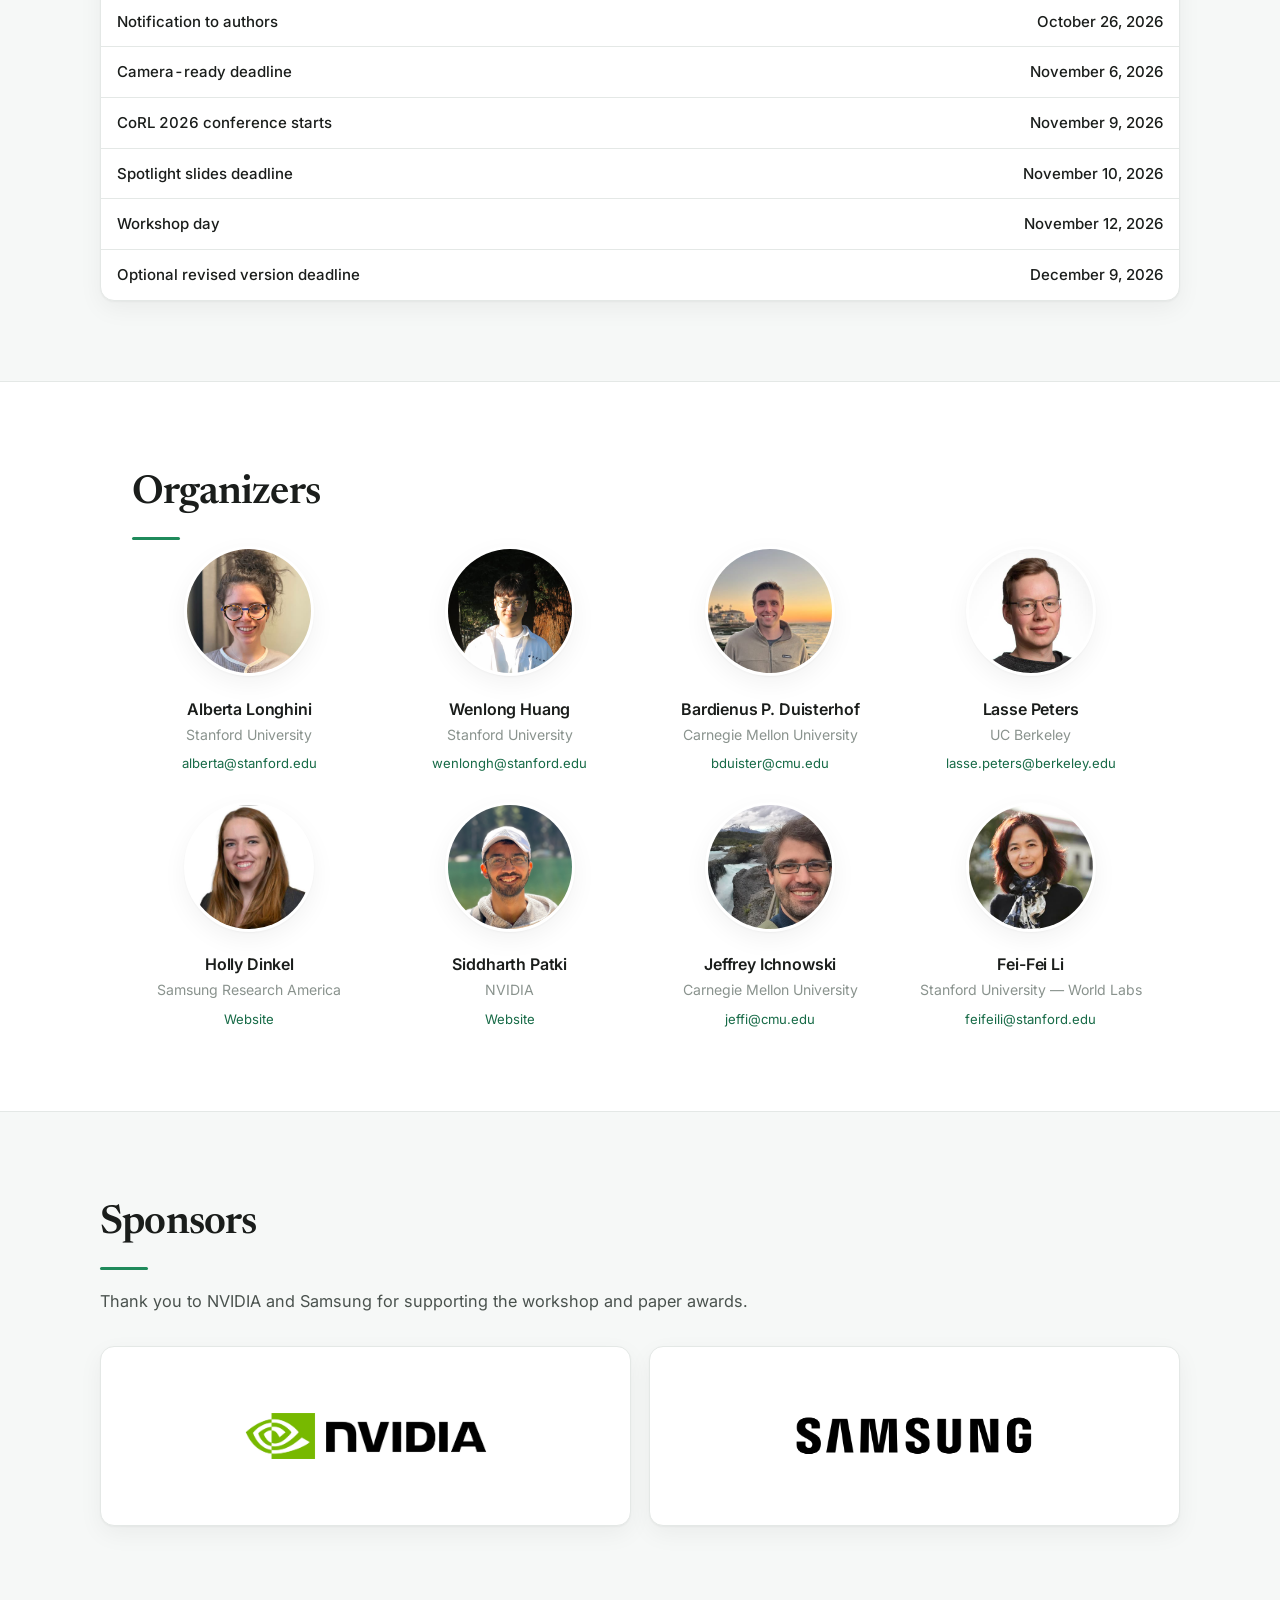
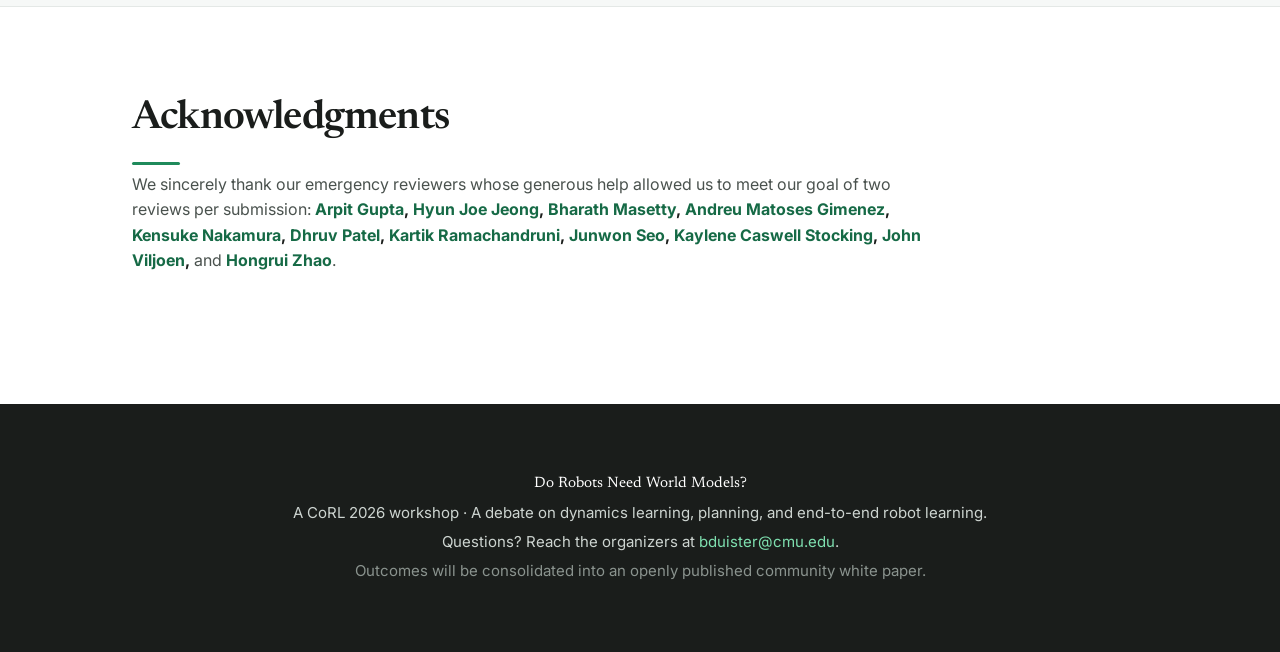
==== commit 5fccd7ad: "Replace debate motions with four corrected motions from organizer document" ====
--- a/index.html
+++ b/index.html
@@ -53,7 +53,7 @@
         <a class="btn btn--primary" href="https://stanford.zoom.us/j/94749142637?pwd=qYaDL5tv0uOqmvFhWi3MdIXQyZExzq.1" target="_blank" rel="noopener noreferrer">Join on Zoom</a>
         <a class="btn" href="#papers">Accepted Papers</a>
         <a class="btn" href="https://openreview.net/group?id=robot-learning.org/CoRL/2026/Workshop/do-robots-need-world-models" target="_blank" rel="noopener">View on OpenReview</a>
-        <a class="btn" href="#motions">The Five Motions</a>
+        <a class="btn" href="#motions">The Four Motions</a>
       </div>
     </div>
   </section>
@@ -91,42 +91,32 @@
 
     <!-- ============ MOTIONS ============ -->
     <section class="section section--alt" id="motions">
-      <h2 class="section__title">The Five Motions</h2>
+      <h2 class="section__title">The Four Motions</h2>
       <p class="section__lead">
-        Rather than surveying world-model approaches broadly, the workshop stress-tests five concrete claims
+        Rather than surveying world-model approaches broadly, the workshop stress-tests four concrete claims
         shaping the field today. Each is used as a <strong>debate motion</strong>: invited speakers defend assigned
         sides, the audience votes before and after, and a community white paper consolidates the outcome.
       </p>
       <div class="motions">
         <article class="motion">
           <span class="motion__num">01</span>
-          <h3>End-to-end policies can internalize the predictive structure, with learned abstractions, needed for robot behavior.</h3>
-          <p>Visuomotor, diffusion, and VLA models may already embed action-conditioned knowledge about dynamics without exposing it for planning.</p>
-          <p class="motion__open"><strong>Open problem:</strong> when is implicit structure sufficient, and when does its absence cause brittleness under unseen objectives, novel objects, longer horizons, distribution shift, or failure recovery?</p>
+          <h3>End-to-end policies can internalize the predictive structure needed for robot behavior, without trying to model the world explicitly.</h3>
+          <p>Visuomotor, diffusion, and VLA models may already embed enough action-conditioned knowledge of dynamics to act well.</p>
         </article>
         <article class="motion">
           <span class="motion__num">02</span>
-          <h3>Explicit prediction of dynamics benefits generalization to diverse goals.</h3>
-          <p>Learning world models provides an independence between dynamics and task objectives, supporting planning for novel goals and test-time scaling of compute.</p>
-          <p class="motion__open"><strong>Open problem:</strong> what characteristics of a downstream task demand an explicit model or make it better suited to be learned from end-to-end training &mdash; and how should this be quantified?</p>
+          <h3>General-purpose policies are easier to learn than general-purpose world models.</h3>
+          <p>A policy only needs to keep the information relevant to choosing actions. A reusable model needs broader counterfactual coverage and a well-defined state abstraction.</p>
         </article>
         <article class="motion">
           <span class="motion__num">03</span>
-          <h3>General-purpose policies are easier to learn than general-purpose world models.</h3>
-          <p>A policy need only retain information relevant for action selection, whereas a reusable model demands broader counterfactual coverage and faces challenges in defining a state abstraction.</p>
-          <p class="motion__open"><strong>Open problem:</strong> is it easier to scale learning for general-purpose policies, or can one tractable model abstraction support broad reuse and learning from broader data?</p>
+          <h3>Explicit world models are necessary to enable reproducible and scalable policy evaluation.</h3>
+          <p>Real-world evaluation is costly, sometimes dangerous, and hard to reproduce, so only a model of the world can provide repeatable, safe testing that guides policy improvement.</p>
         </article>
         <article class="motion">
           <span class="motion__num">04</span>
-          <h3>Explicit models enable reproducible policy evaluation, supporting policy improvement and safe deployment at scale.</h3>
-          <p>Policy evaluation drives policy improvement and is critical for assessing behavior at deployment time, yet real-world evaluation may be costly or dangerous.</p>
-          <p class="motion__open"><strong>Open problem:</strong> when does reproducible model-based evaluation preserve real-world policy rankings and improvement directions &mdash; or introduce a new failure mode: trusting a model of the world that is itself wrong?</p>
-        </article>
-        <article class="motion">
-          <span class="motion__num">05</span>
           <h3>Current benchmarks cannot tell us whether world models are necessary.</h3>
-          <p>Visual prediction quality is insufficient, and task success alone hides differences in sample efficiency, robustness, and generalization.</p>
-          <p class="motion__open"><strong>Open problem:</strong> how do we design comparisons under matched data, compute, and deployment constraints &mdash; covering distribution shift, long horizons, contact-rich interaction, failure recovery, and real-world transfer?</p>
+          <p>Visual prediction quality is not a sufficient proxy, and task success alone hides differences in sample efficiency, robustness, and generalization.</p>
         </article>
       </div>
     </section>
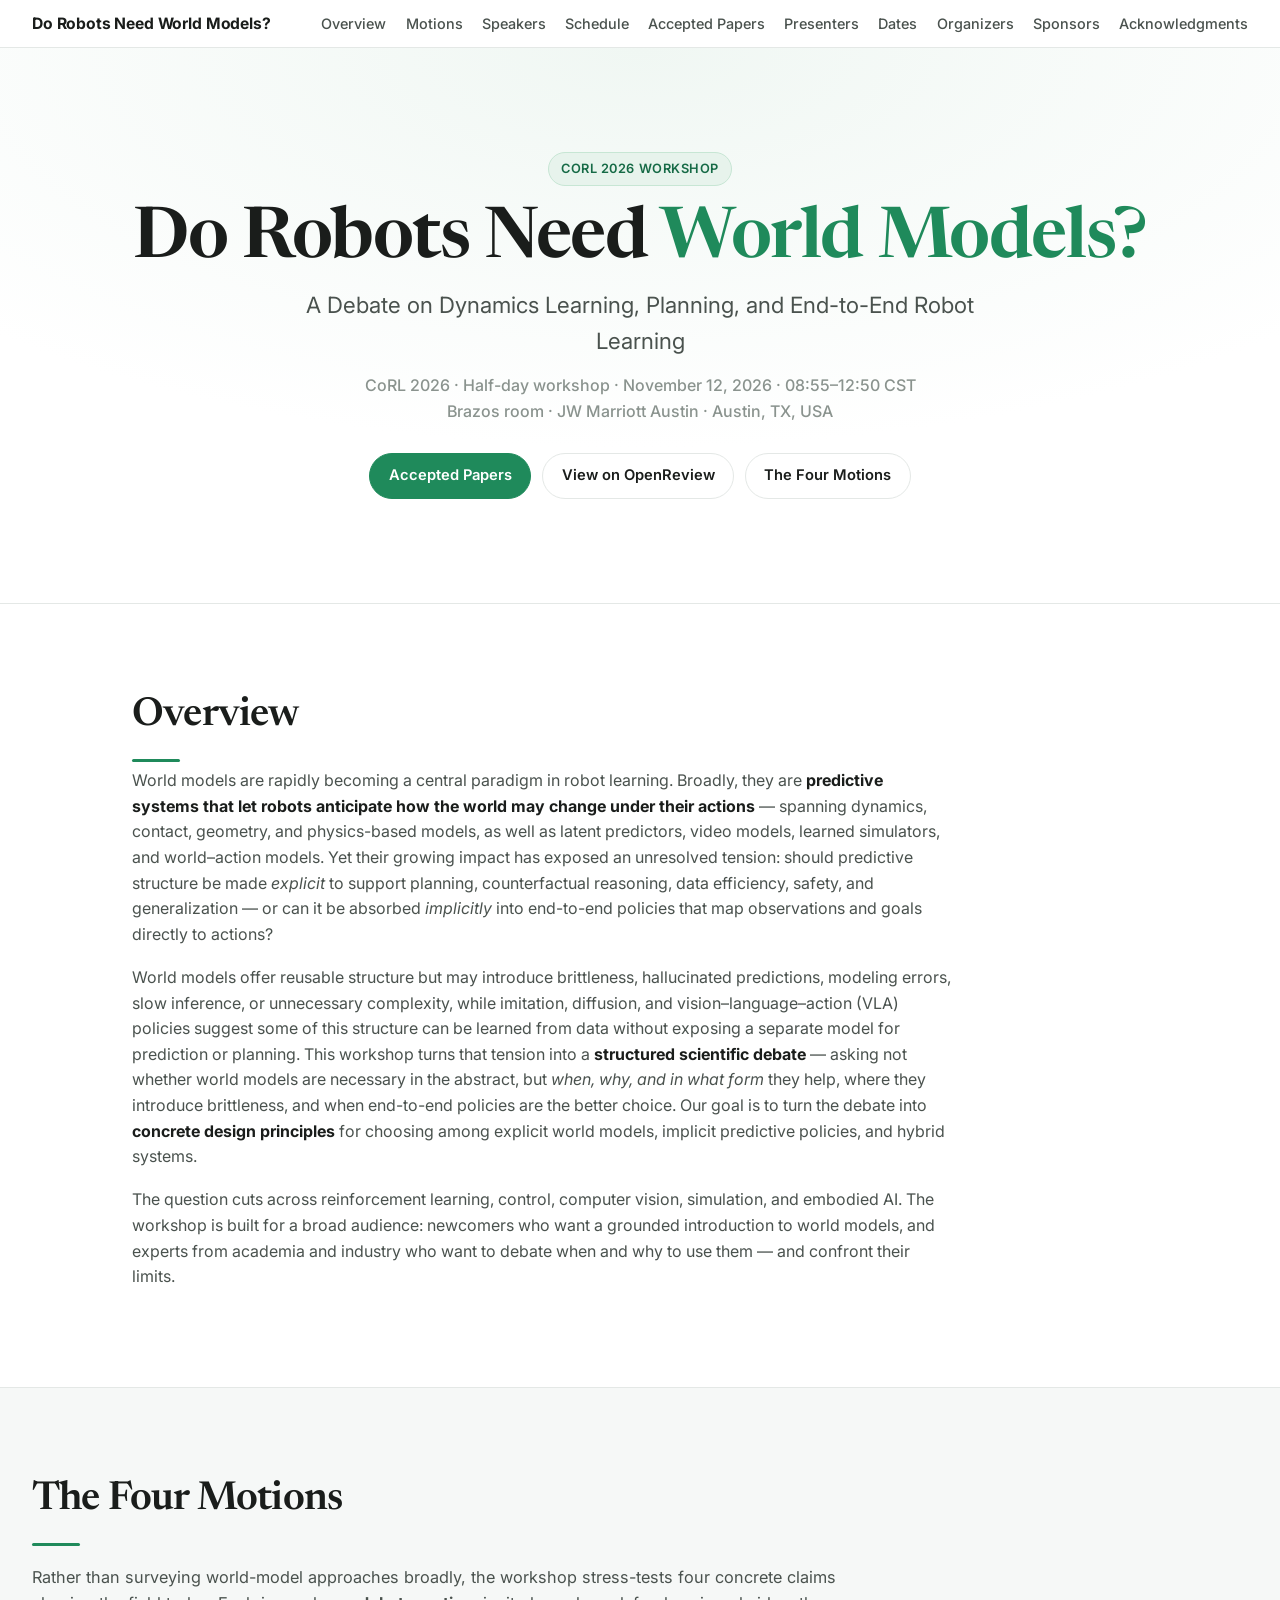
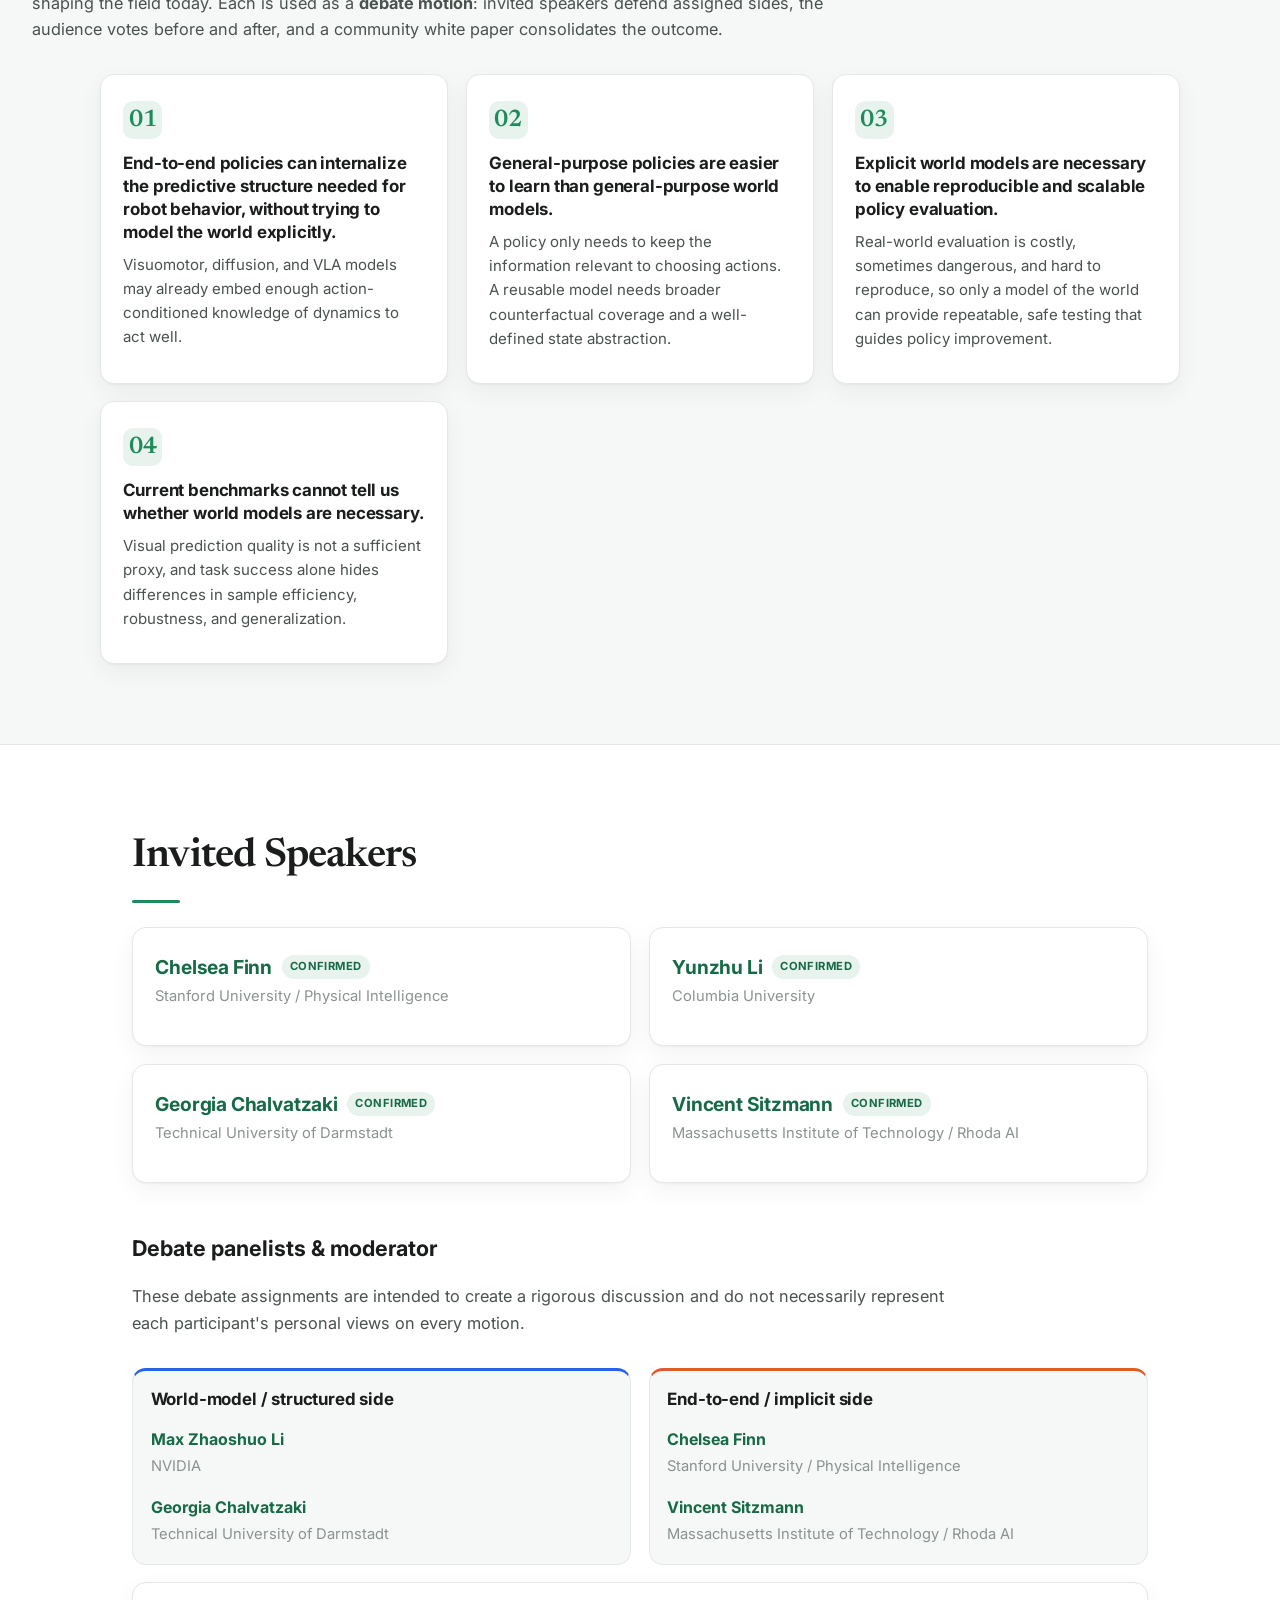
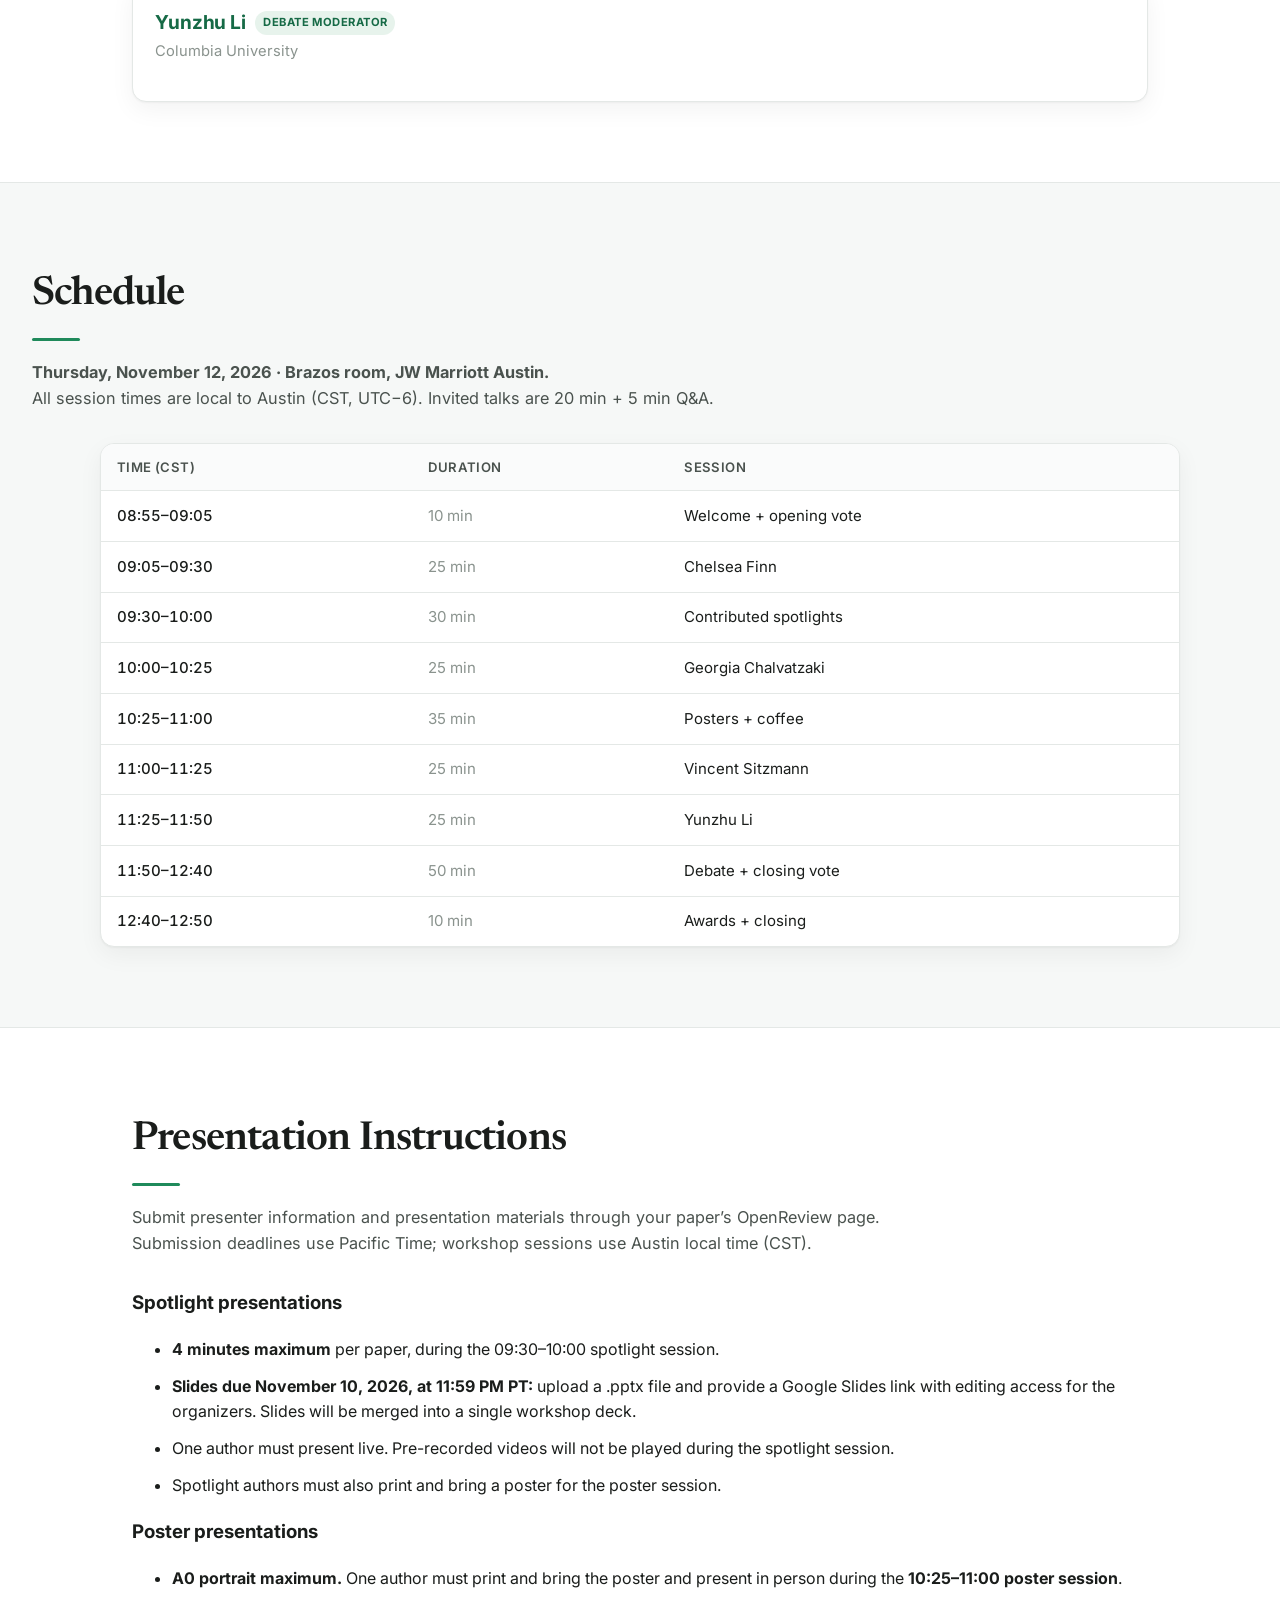
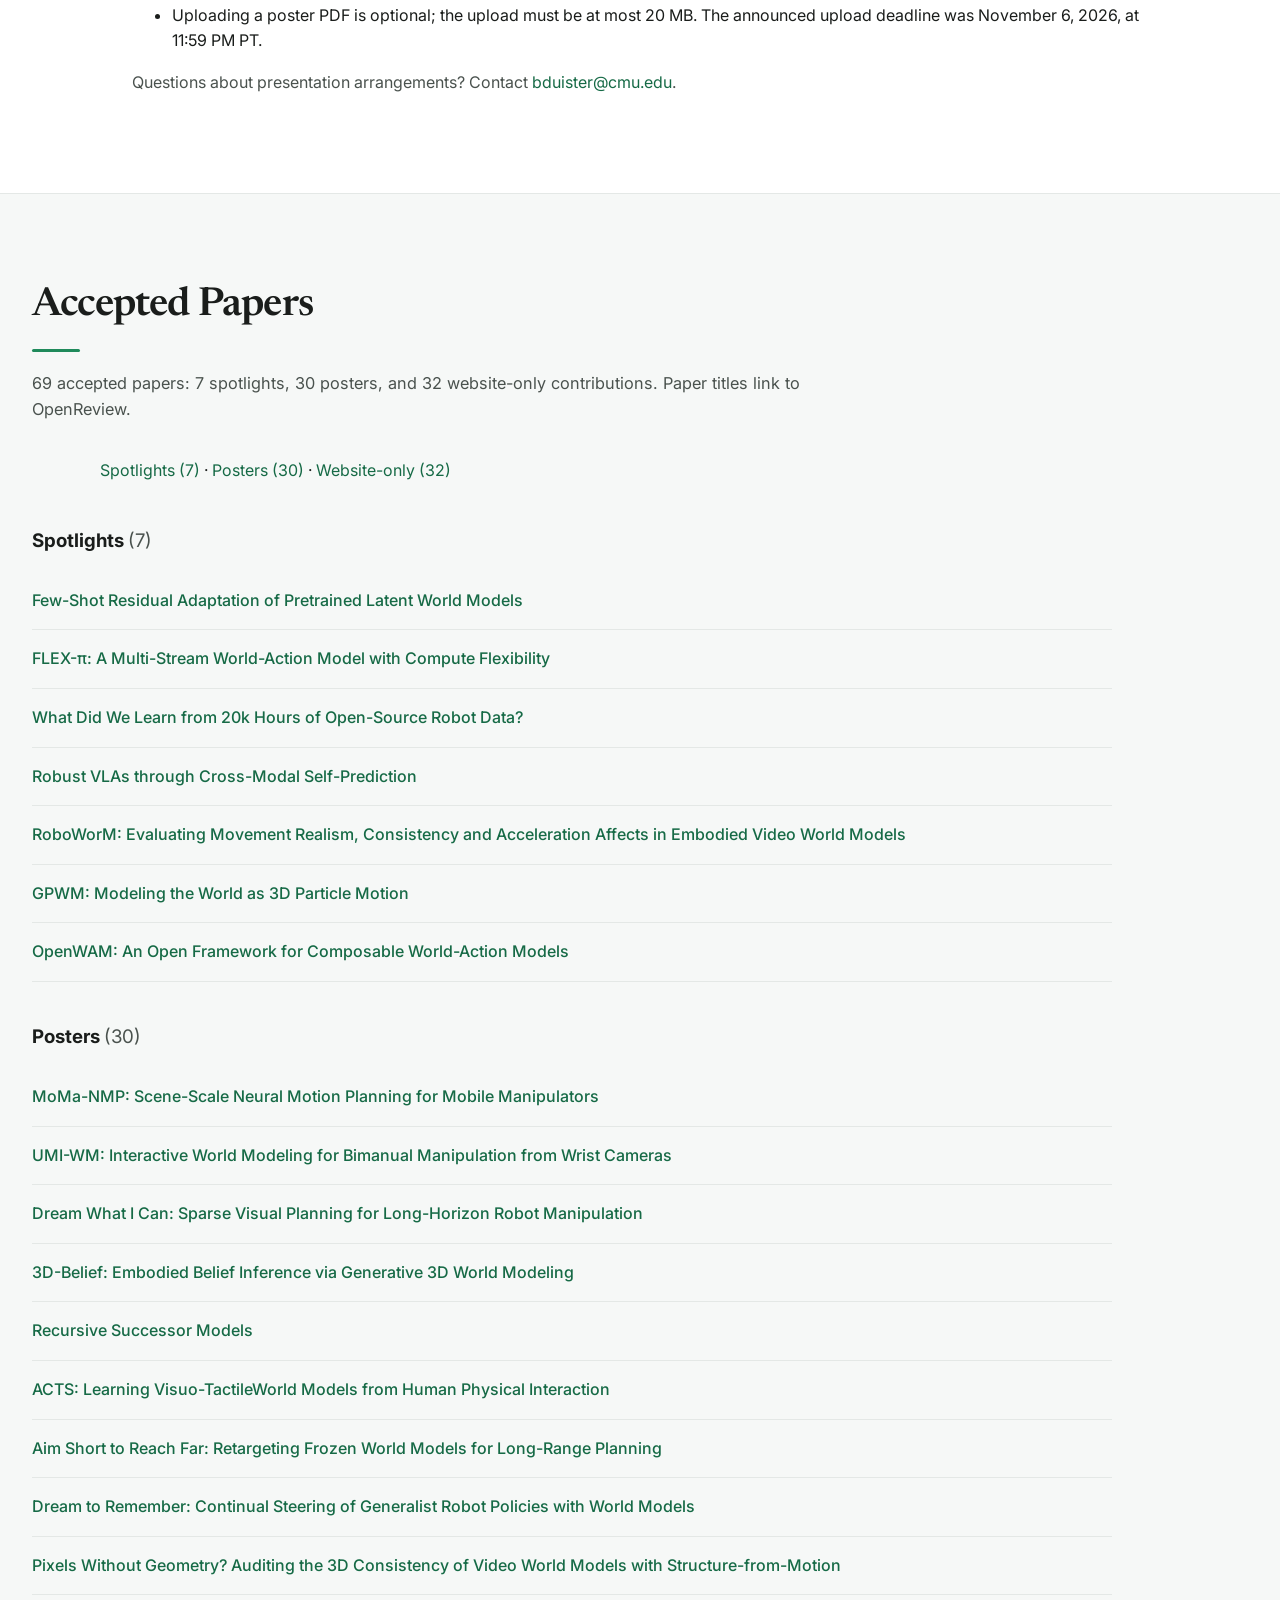
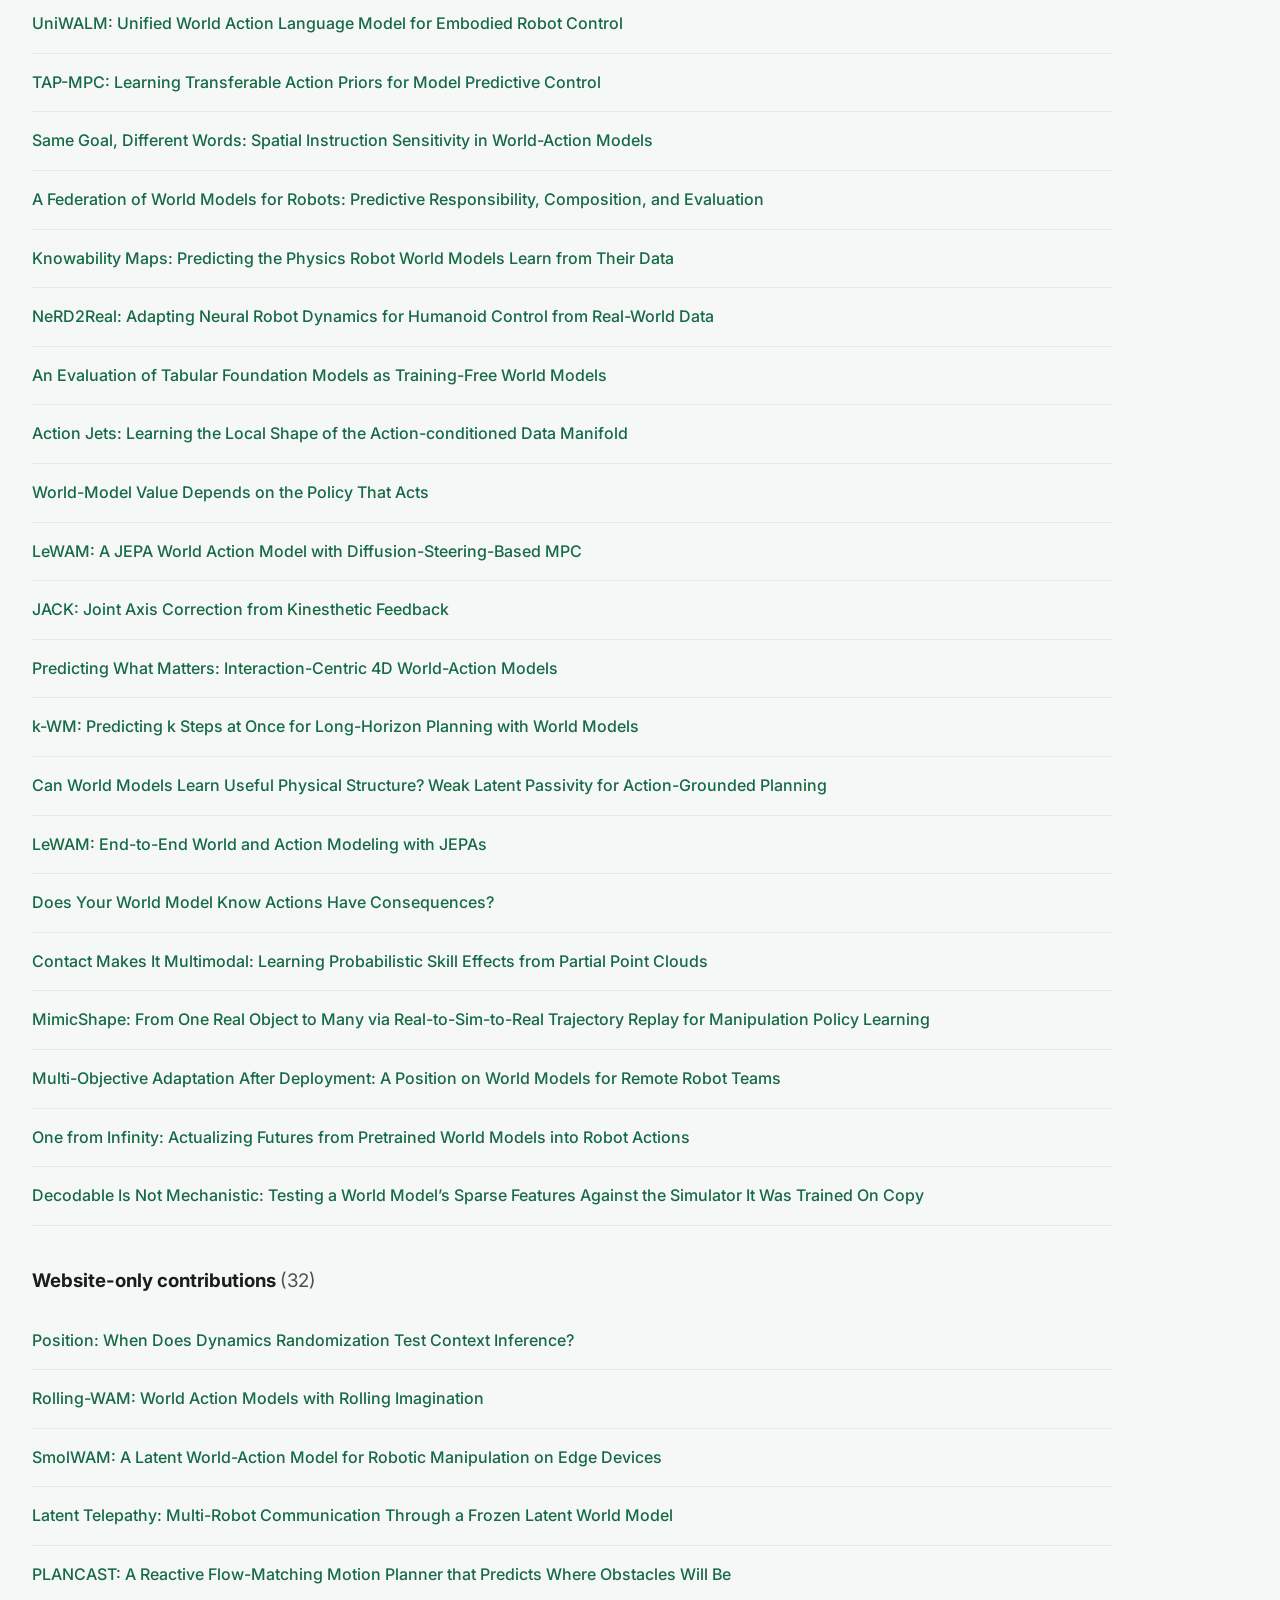
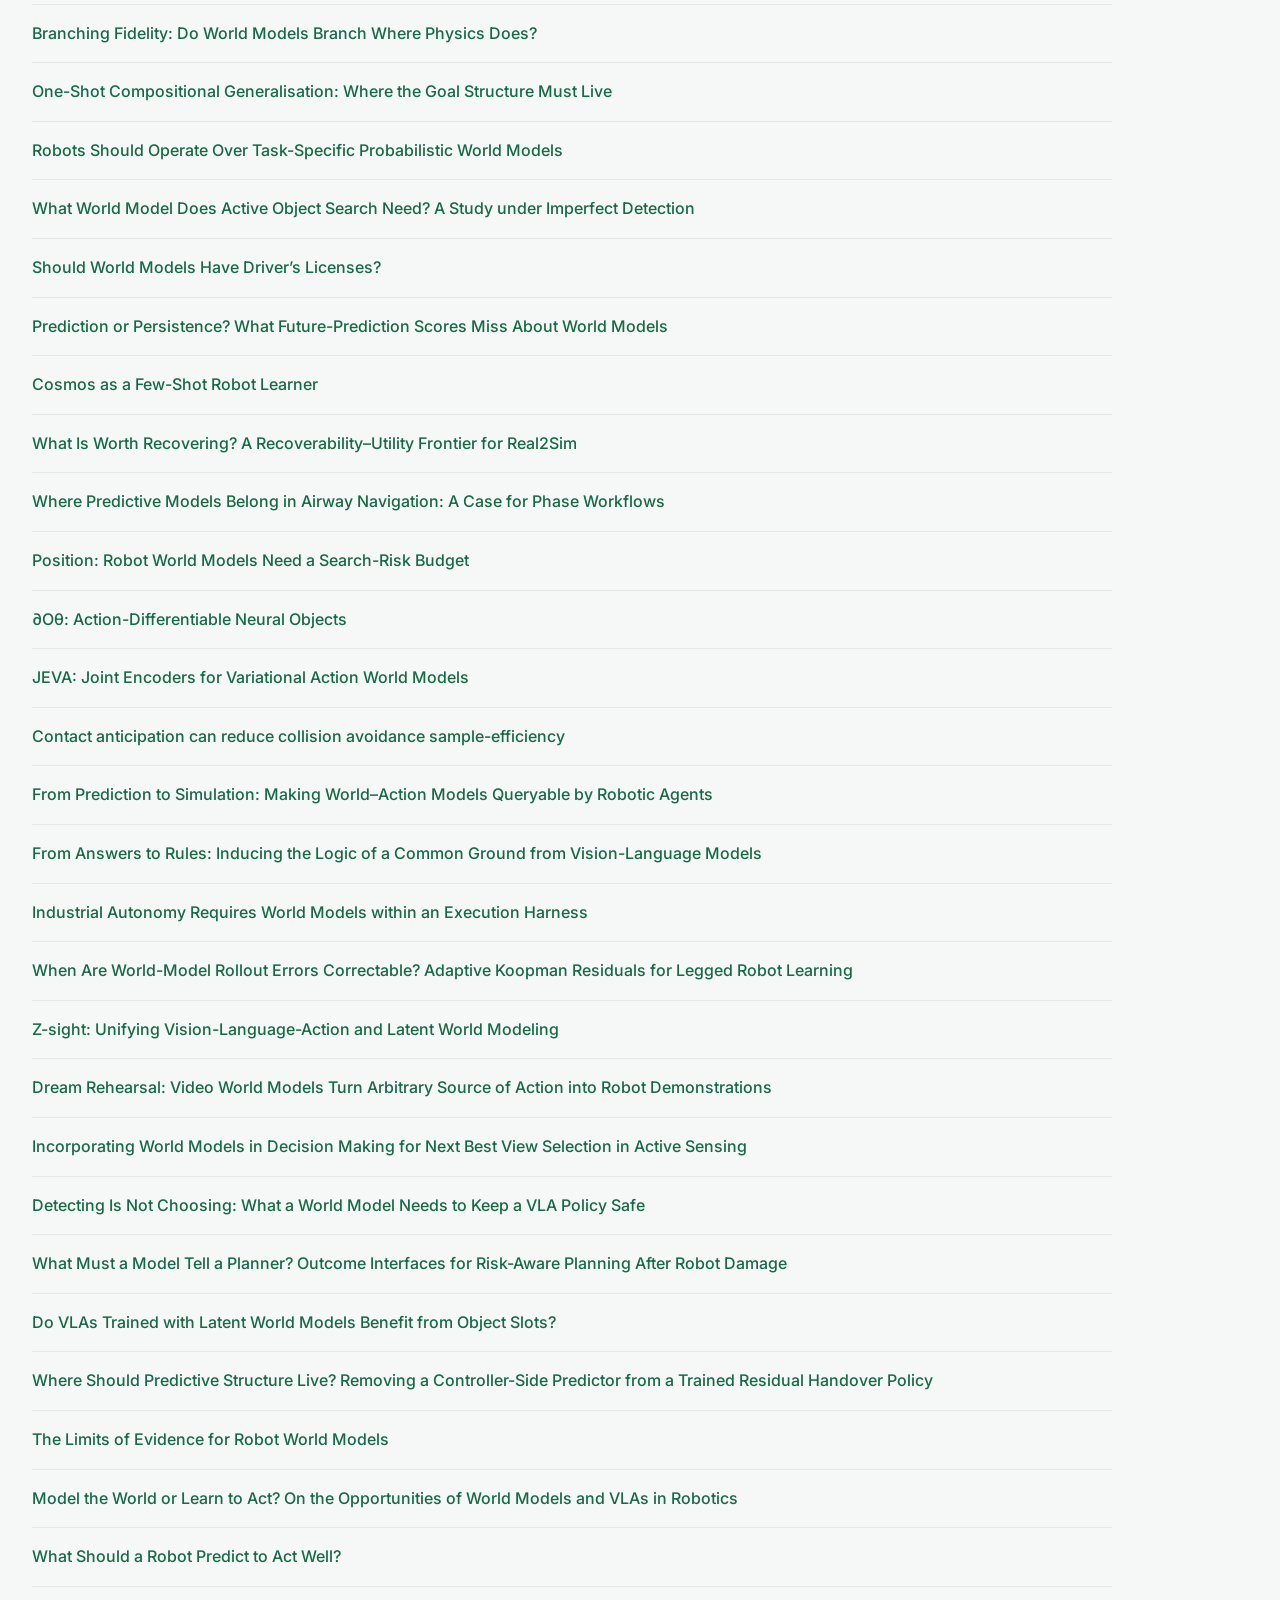
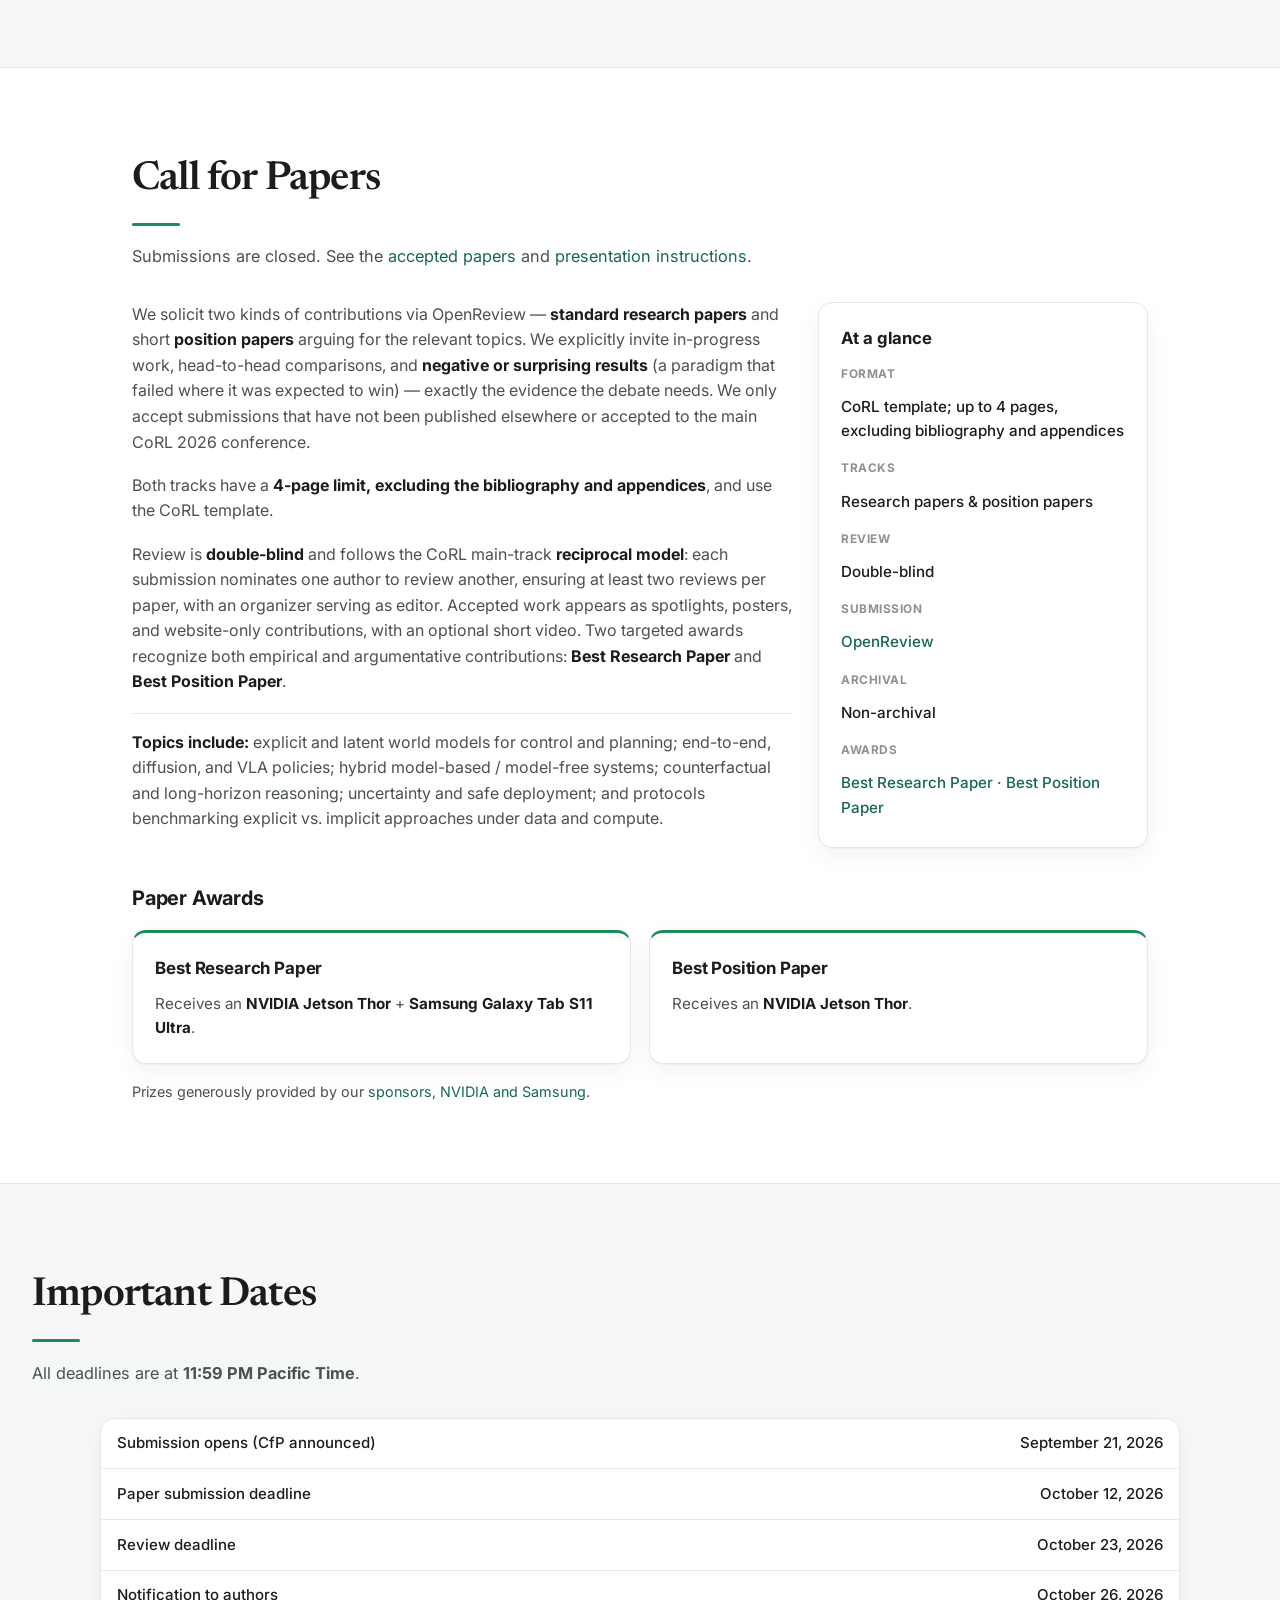
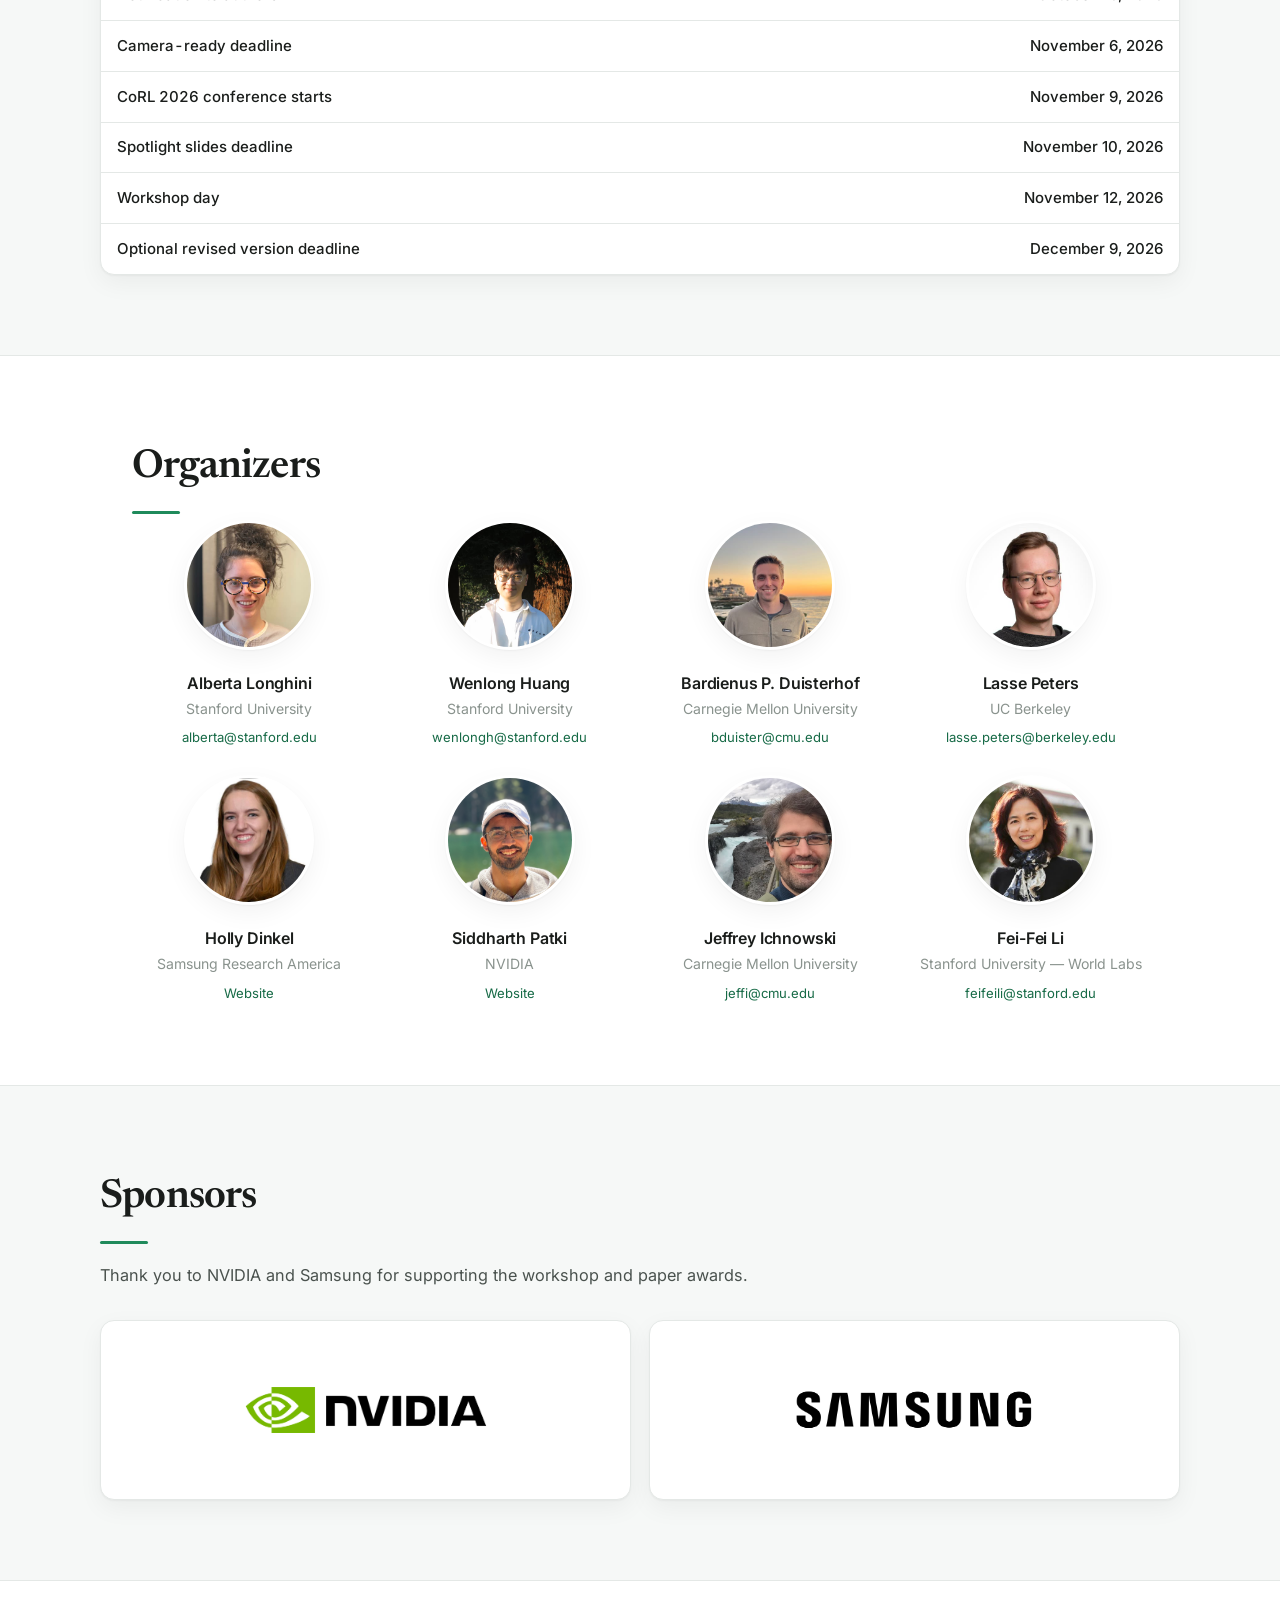
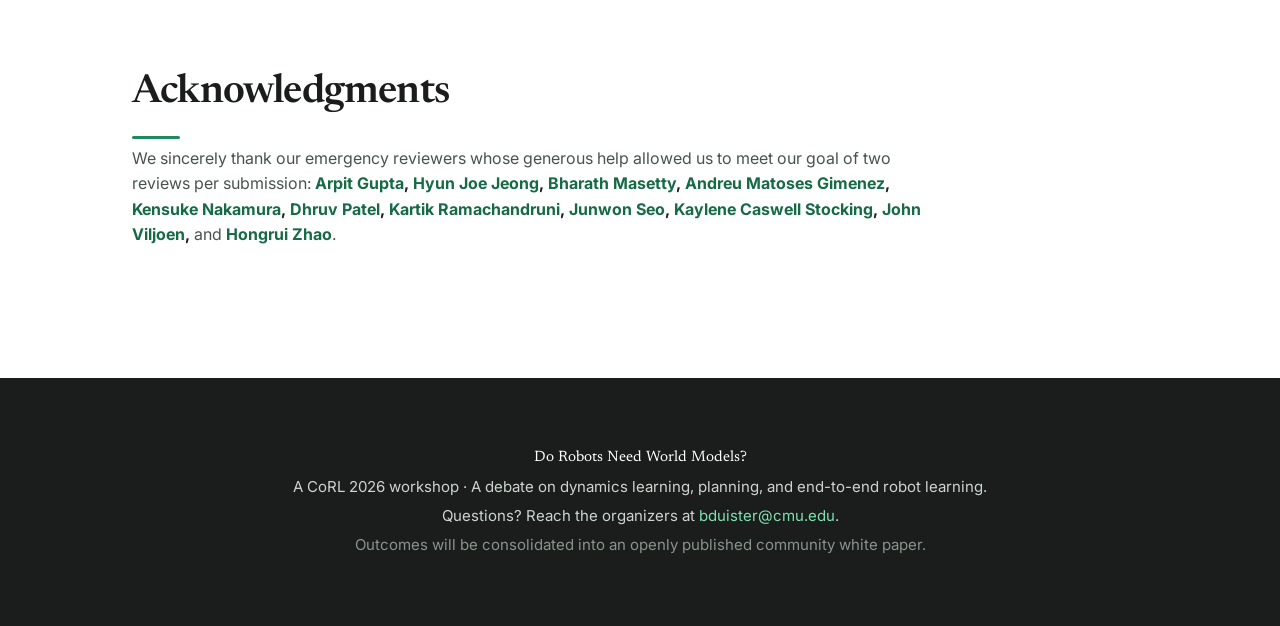
==== commit 24b62565: "Remove workshop Zoom links from homepage and schedule" ====
--- a/index.html
+++ b/index.html
@@ -50,8 +50,7 @@
       <p class="hero__subtitle">A Debate on Dynamics Learning, Planning, and End-to-End Robot Learning</p>
       <p class="hero__meta">CoRL 2026 &middot; Half-day workshop &middot; November 12, 2026 &middot; 08:55–12:50 CST<br />Brazos room &middot; JW Marriott Austin &middot; Austin, TX, USA</p>
       <div class="hero__cta">
-        <a class="btn btn--primary" href="https://stanford.zoom.us/j/94749142637?pwd=qYaDL5tv0uOqmvFhWi3MdIXQyZExzq.1" target="_blank" rel="noopener noreferrer">Join on Zoom</a>
-        <a class="btn" href="#papers">Accepted Papers</a>
+        <a class="btn btn--primary" href="#papers">Accepted Papers</a>
         <a class="btn" href="https://openreview.net/group?id=robot-learning.org/CoRL/2026/Workshop/do-robots-need-world-models" target="_blank" rel="noopener">View on OpenReview</a>
         <a class="btn" href="#motions">The Four Motions</a>
       </div>
@@ -201,7 +200,7 @@
     <!-- ============ SCHEDULE ============ -->
     <section class="section section--alt" id="schedule">
       <h2 class="section__title">Schedule</h2>
-      <p class="section__lead"><strong>Thursday, November 12, 2026 · Brazos room, JW Marriott Austin.</strong><br />All session times are local to Austin (CST, UTC−6). Invited talks are 20 min + 5 min Q&amp;A.<br /><a href="https://stanford.zoom.us/j/94749142637?pwd=qYaDL5tv0uOqmvFhWi3MdIXQyZExzq.1" target="_blank" rel="noopener noreferrer">Join the workshop on Zoom</a>.</p>
+      <p class="section__lead"><strong>Thursday, November 12, 2026 · Brazos room, JW Marriott Austin.</strong><br />All session times are local to Austin (CST, UTC−6). Invited talks are 20 min + 5 min Q&amp;A.</p>
       <div class="table-wrap"><table class="schedule">
         <thead><tr><th scope="col">Time (CST)</th><th scope="col">Duration</th><th scope="col">Session</th></tr></thead>
         <tbody>
